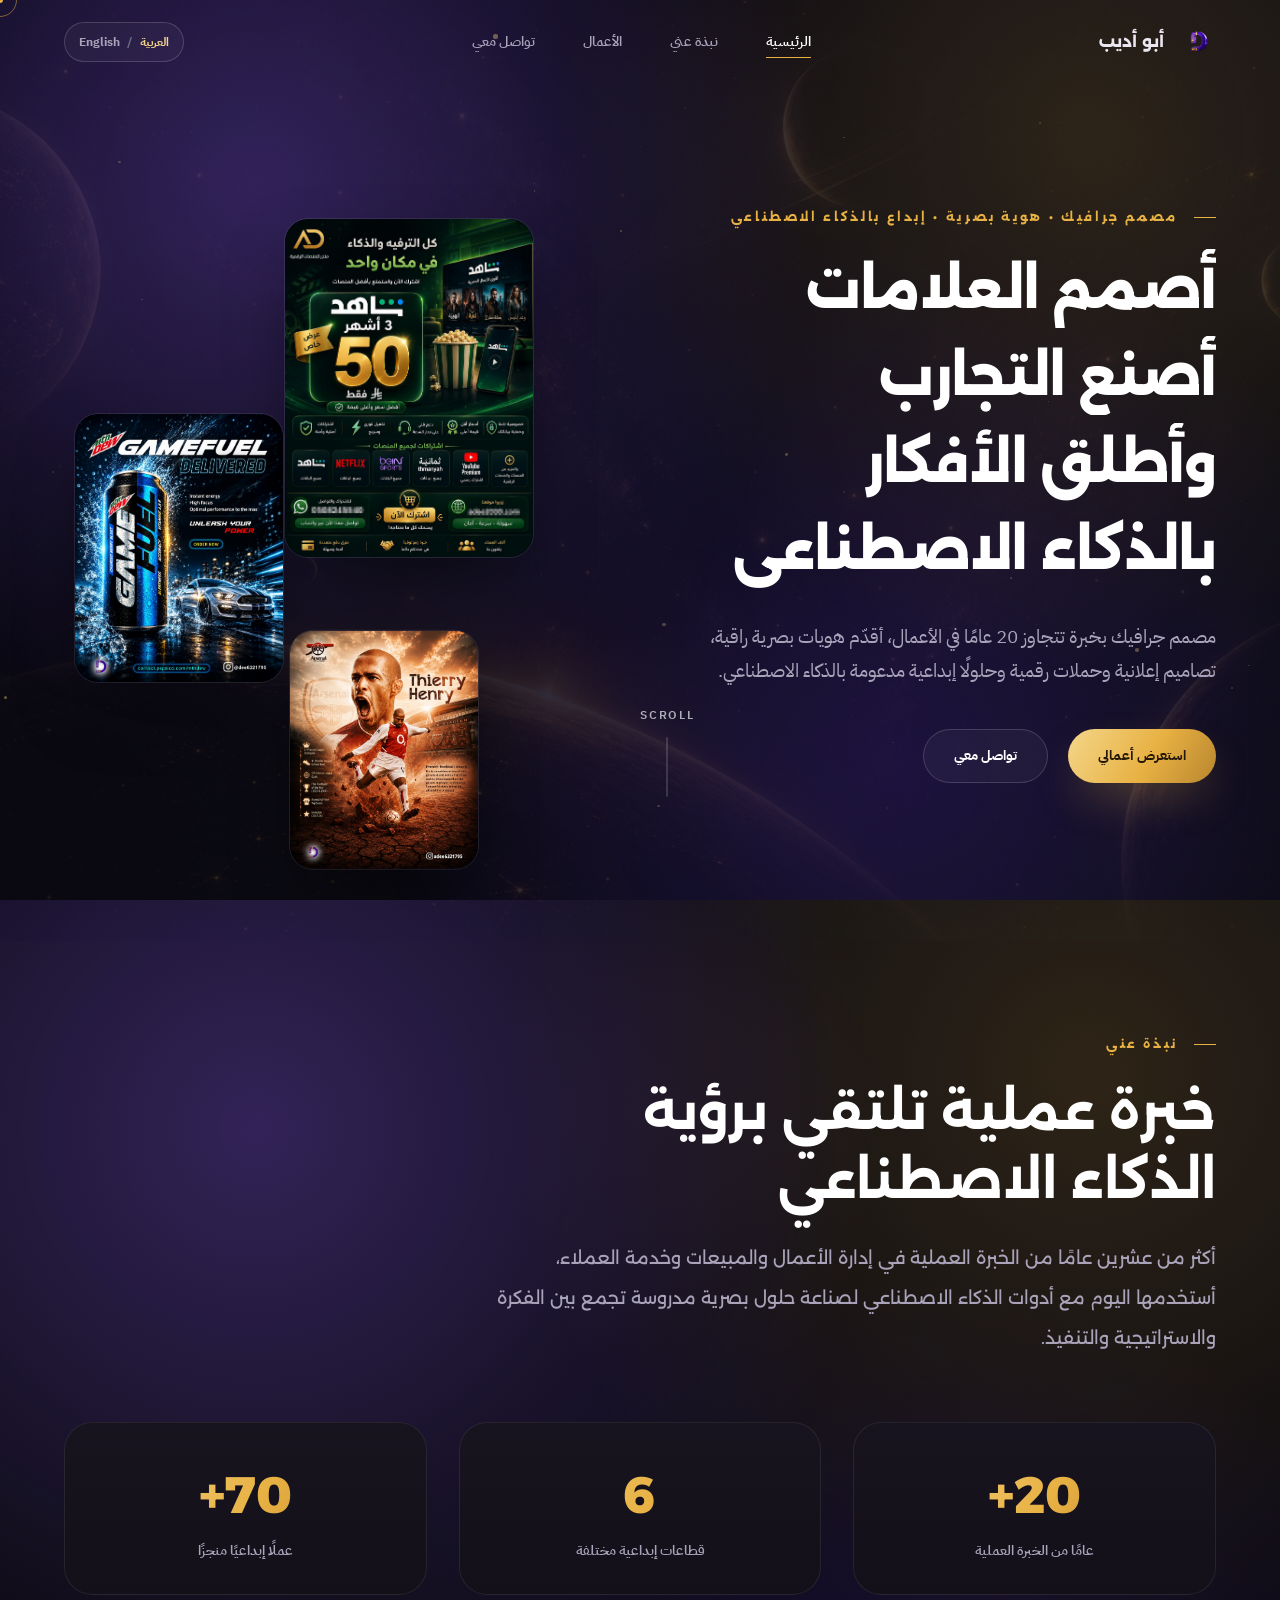
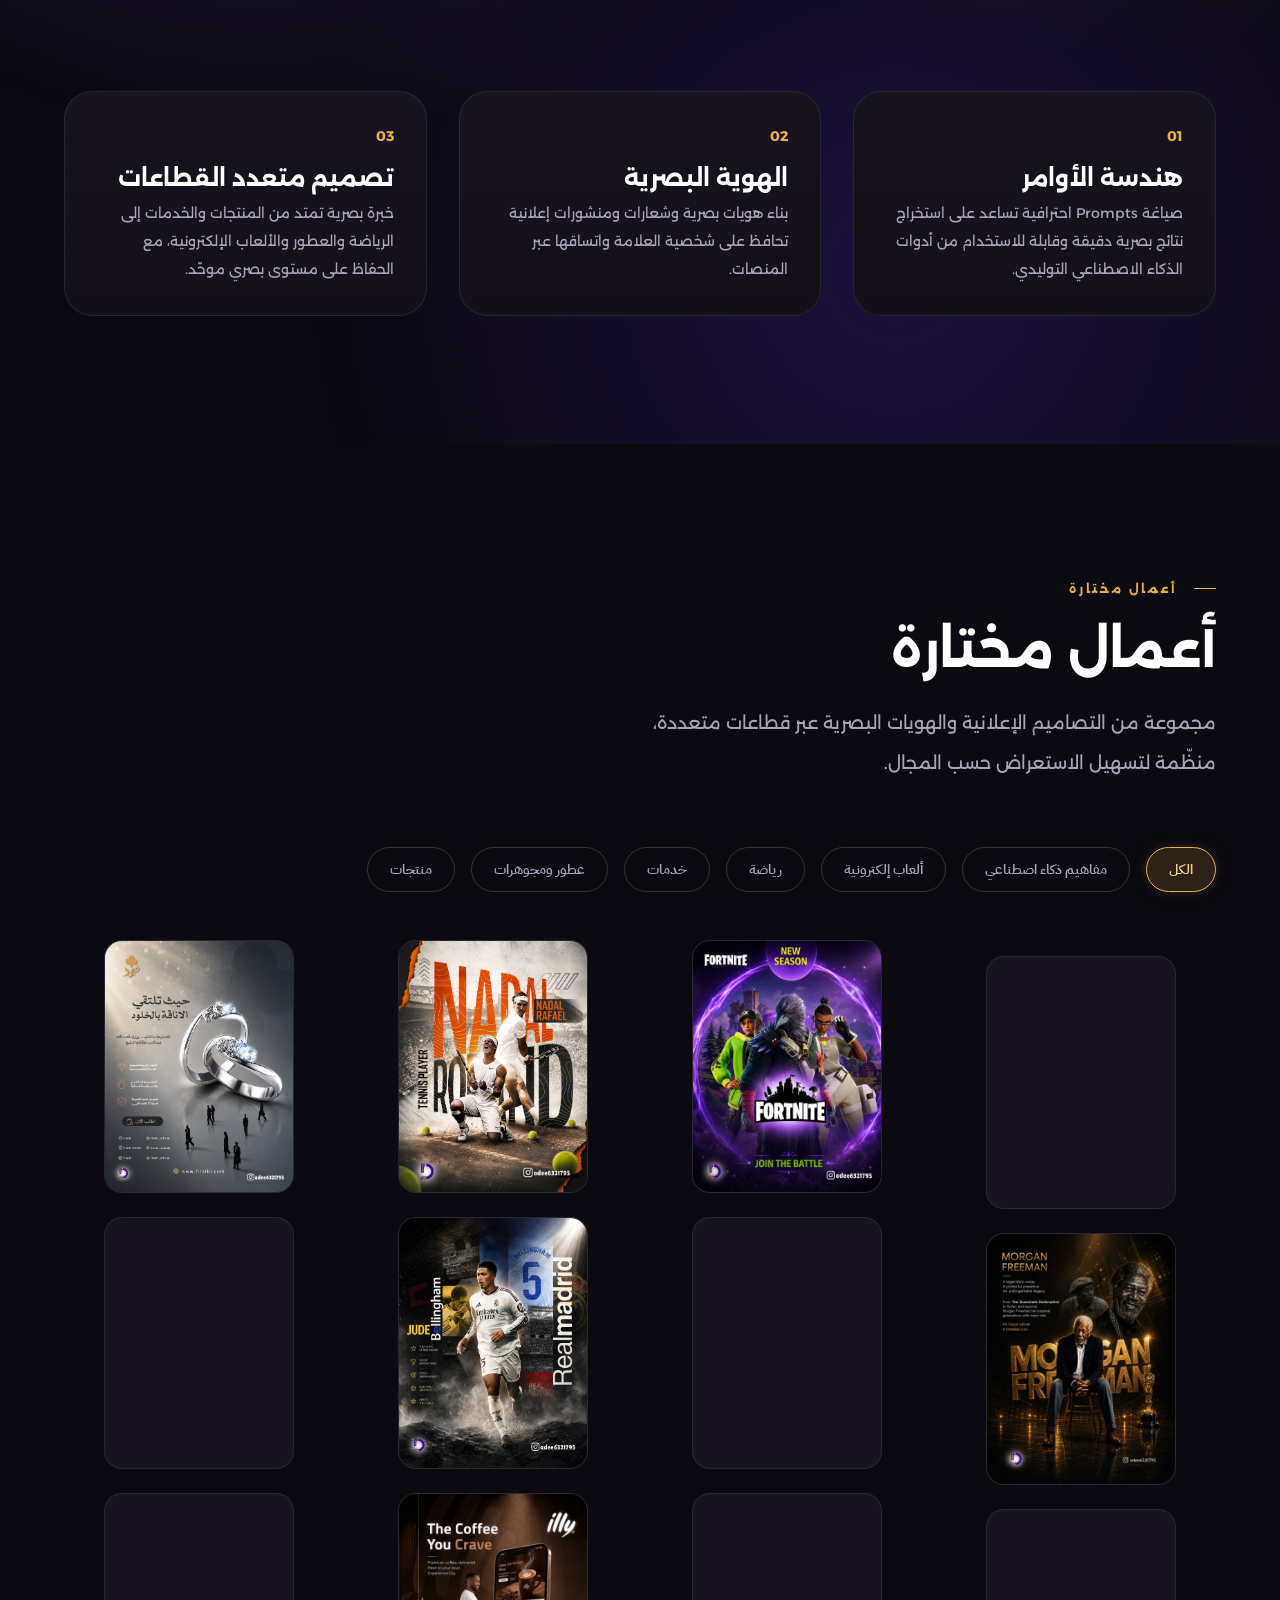
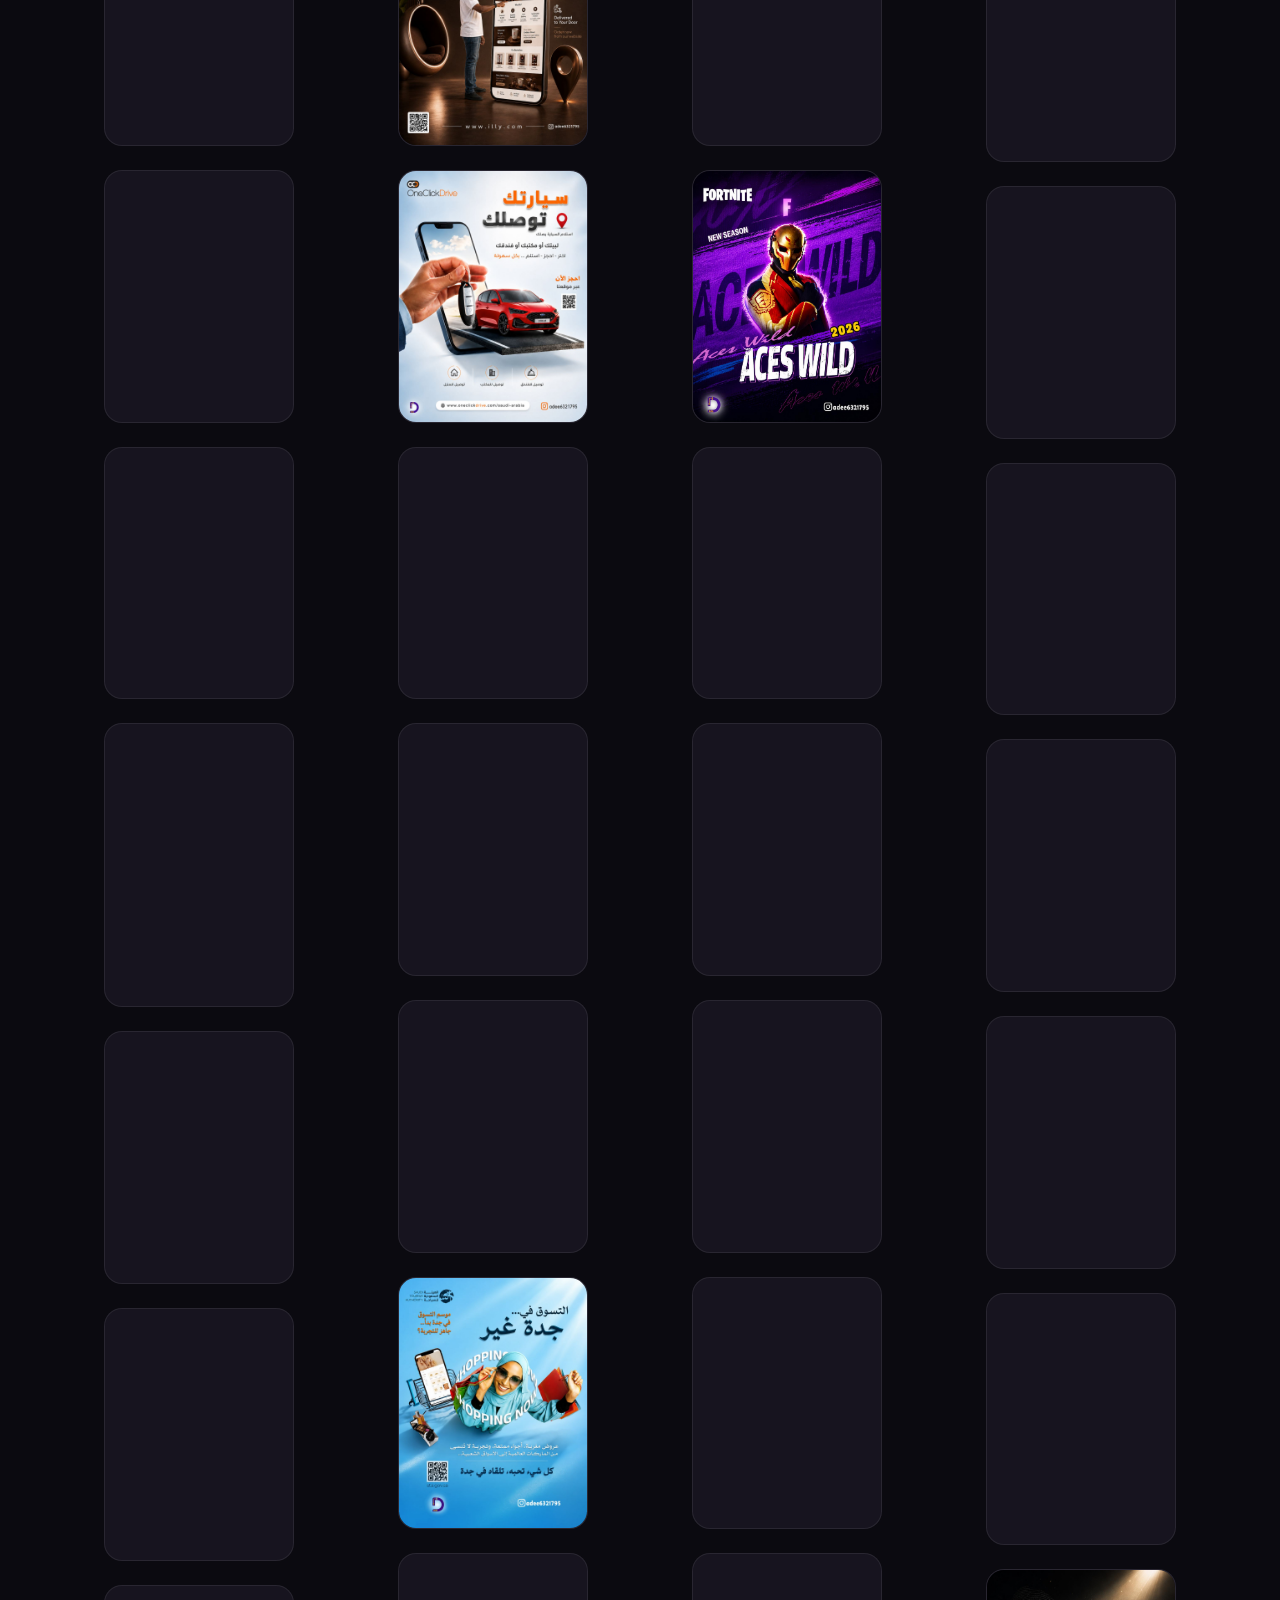
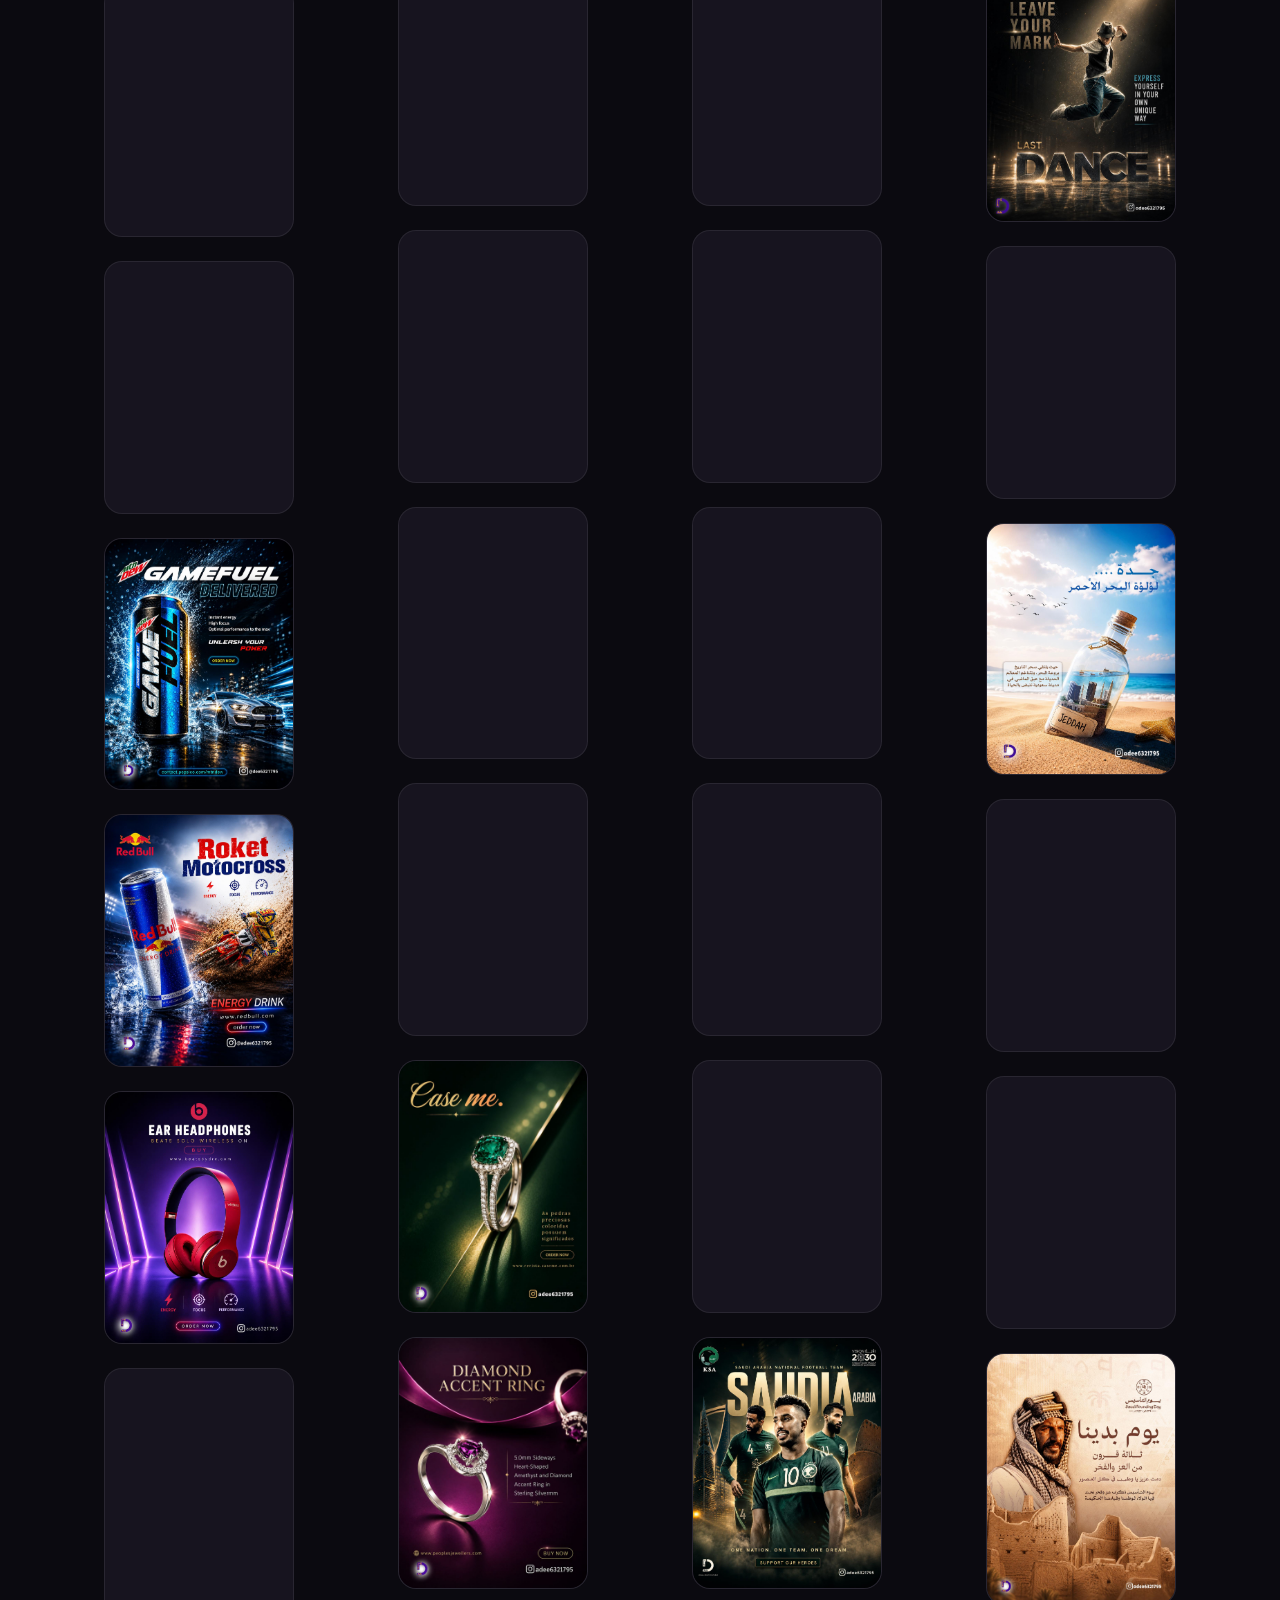
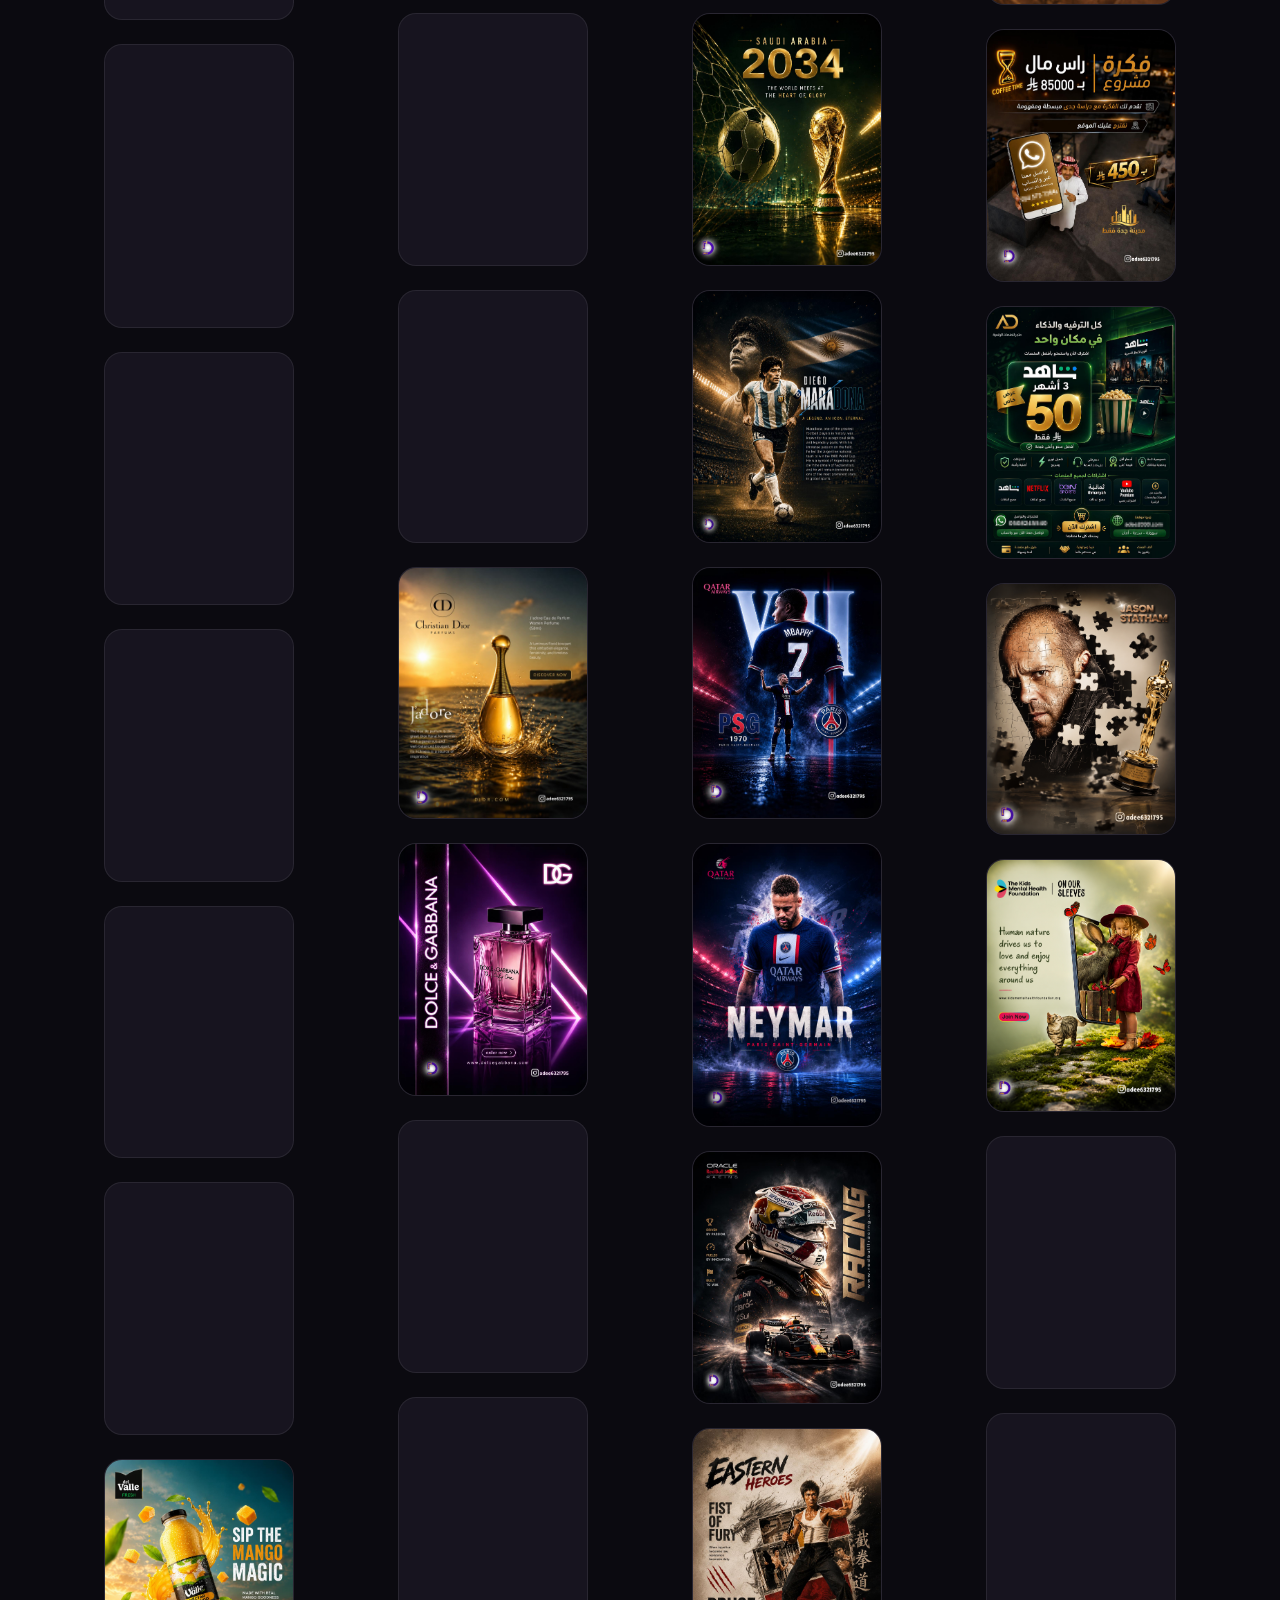
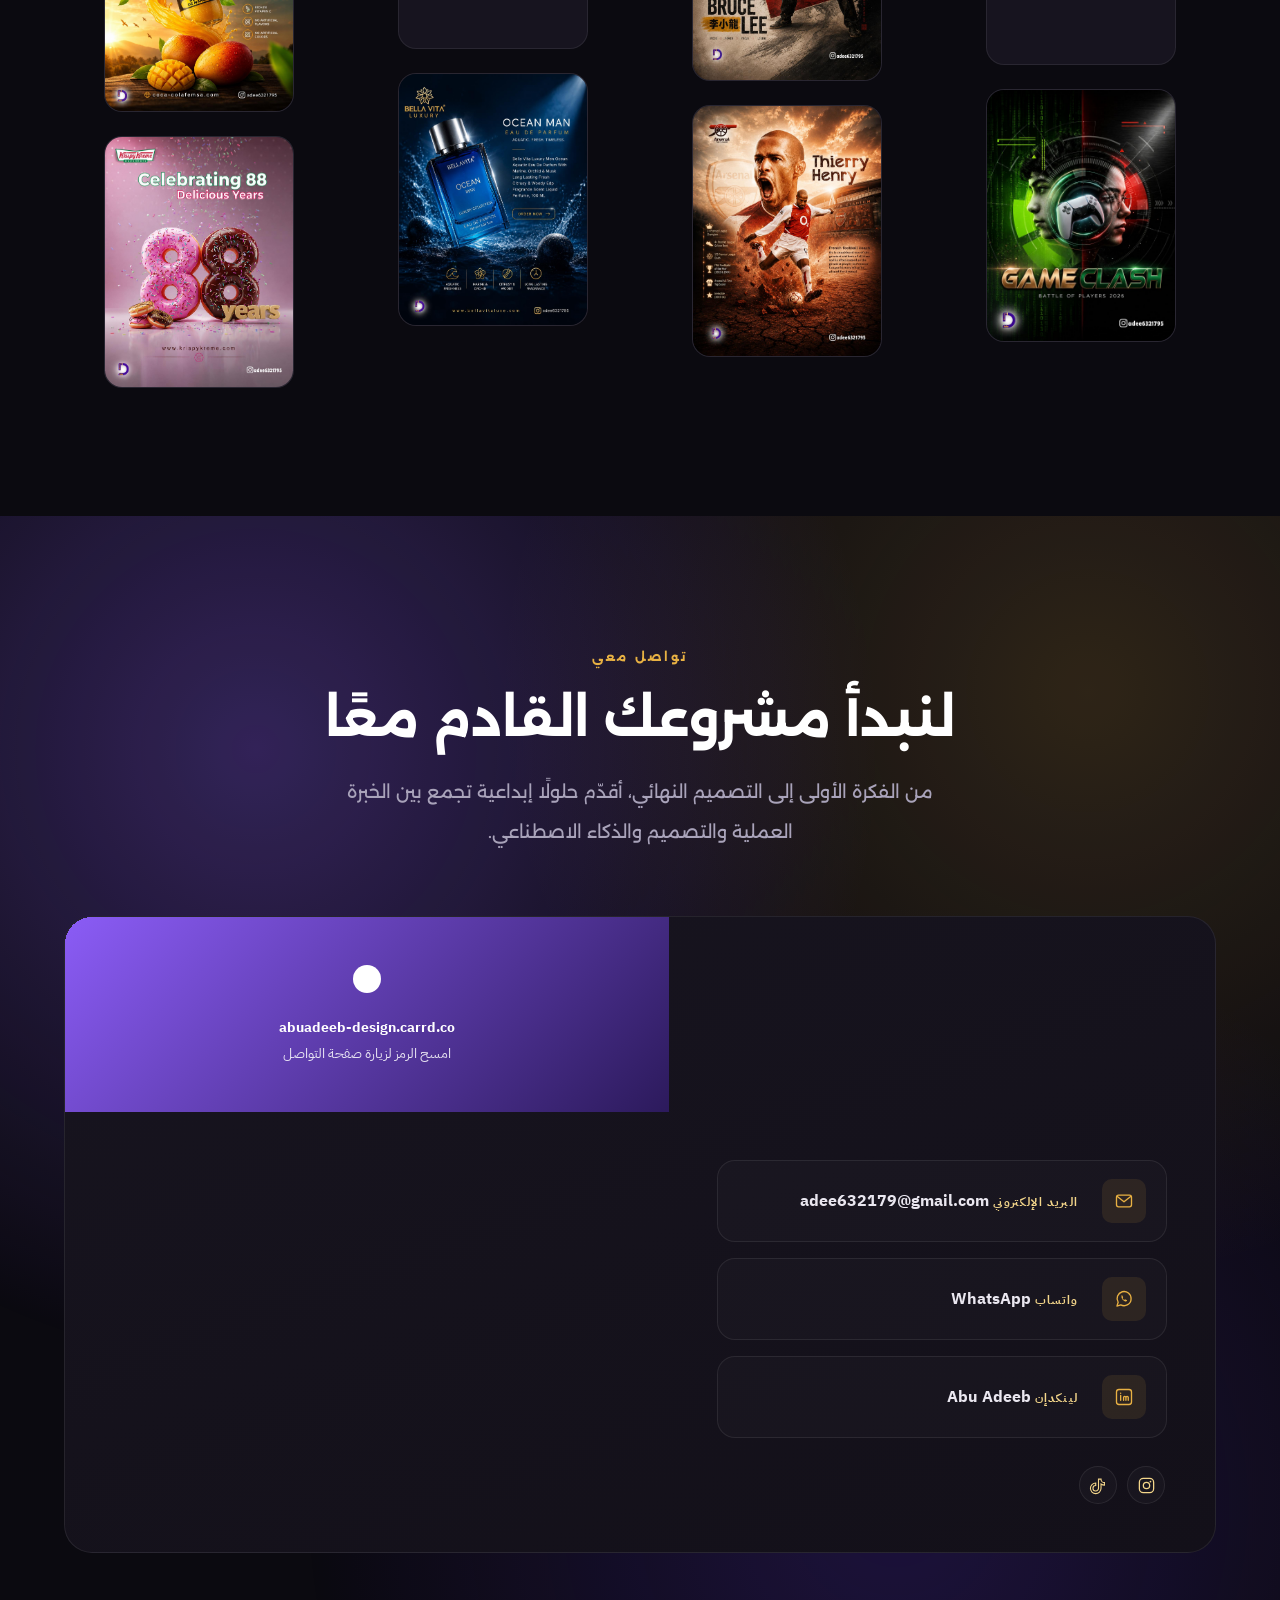
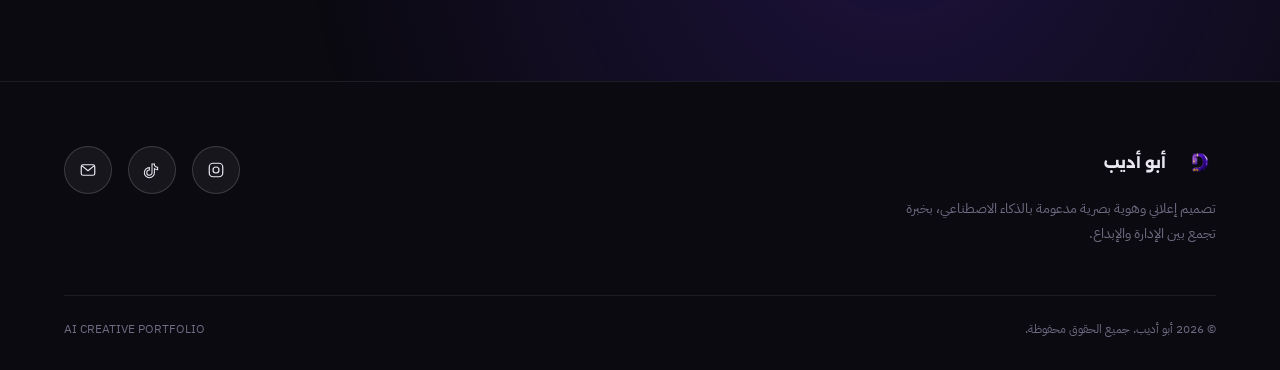
==== index.html @ b60a30fb "Update contact section layout and links" ====
<!DOCTYPE html>
<html lang="ar" dir="rtl">
<head>
<meta charset="UTF-8" />
<script>document.documentElement.classList.add('js');</script>
<meta name="viewport" content="width=device-width, initial-scale=1, viewport-fit=cover" />
<title data-i18n="meta.title">أبو أديب — معرض الأعمال الإبداعية | تصميم مدعوم بالذكاء الاصطناعي</title>
<meta name="description" data-i18n-content="meta.description" content="أبو أديب — هوية بصرية وتصاميم إعلانية احترافية مدعومة بالذكاء الاصطناعي، بخبرة تتجاوز 20 عامًا في الإدارة والإبداع والتقنية." />
<meta name="author" content="أبو أديب" />
<link rel="canonical" href="https://adeeb2030.github.io/abu-adeeb-portfolio/" />

<!-- Open Graph -->
<meta property="og:type" content="website" />
<meta property="og:title" content="أبو أديب — معرض الأعمال الإبداعية" />
<meta property="og:description" content="هوية بصرية وتصاميم إعلانية احترافية مدعومة بالذكاء الاصطناعي عبر قطاعات متعددة." />
<meta property="og:image" content="assets/images/products-1.jpg" />
<meta property="og:locale" content="ar_AR" />
<meta property="og:url" content="https://adeeb2030.github.io/abu-adeeb-portfolio/" />

<!-- Twitter -->
<meta name="twitter:card" content="summary_large_image" />
<meta name="twitter:title" content="أبو أديب — معرض الأعمال الإبداعية" />
<meta name="twitter:description" content="هوية بصرية وتصاميم إعلانية احترافية مدعومة بالذكاء الاصطناعي." />
<meta name="twitter:image" content="assets/images/products-1.jpg" />

<!-- أداء: اتصال مسبق للخطوط والمكتبات -->
<link rel="preconnect" href="https://fonts.googleapis.com" />
<link rel="preconnect" href="https://fonts.gstatic.com" crossorigin>

<link href="https://fonts.googleapis.com/css2?family=Space+Grotesk:wght@300;400;500;600;700&display=swap" rel="stylesheet">
<link href="https://fonts.googleapis.com/css2?family=Alexandria:wght@300;400;500;600;700;800;900&family=IBM+Plex+Sans+Arabic:wght@300;400;500;600;700&display=swap" rel="stylesheet">

<link rel="preconnect" href="https://cdnjs.cloudflare.com" crossorigin />
<link rel="preload" as="image" href="assets/images/logo.png" />

<!-- الأنماط -->
<link rel="stylesheet" href="css/style.css" />
<link rel="stylesheet" href="css/layout.css" />
<link rel="stylesheet" href="css/components.css" />
<link rel="stylesheet" href="css/animations.css" />
<link rel="stylesheet" href="css/responsive.css" />

<!-- بيانات منظّمة (Schema.org) -->
<script type="application/ld+json">
{
  "@context": "https://schema.org",
  "@type": "Person",
  "name": "أبو أديب",
  "url": "https://adeeb2030.github.io/abu-adeeb-portfolio/",
  "jobTitle": "مصمم إبداعي ومهندس أوامر ذكاء اصطناعي",
  "email": "mailto:adee632179@gmail.com",
  "sameAs": [
    "https://instagram.com/adee6321795",
    "https://www.tiktok.com/@design_flow1"
  ],
  "knowsAbout": ["تصميم الهوية البصرية", "هندسة الأوامر النصية", "الذكاء الاصطناعي التوليدي", "التصميم الإعلاني"]
}
</script>
</head>
<body>

<!-- ============== شاشة التحميل ============== -->
<div class="loader" role="status" aria-live="polite">
<img class="loader__logo"
     src="assets/images/logo.png"
     alt=""
     width="400"
     height="400" />
  <div class="loader__bar"><div class="loader__bar-fill"></div></div>
  <span class="loader__label" data-i18n="loader">جاري تحميل المعرض</span>
</div>

<div class="noise-overlay" aria-hidden="true"></div>
<div class="particle-field" data-particle-field aria-hidden="true"></div>
<span class="cursor-dot" aria-hidden="true"></span>
<span class="cursor-ring" aria-hidden="true"></span>
<div class="scroll-progress" aria-hidden="true"></div>

<!-- ============== شريط التنقل ============== -->
<header class="nav">
  <div class="container nav__inner">
    <a href="#hero" class="nav__brand" aria-label="الصفحة الرئيسية — أبو أديب">
      <img src="assets/images/logo.png" alt="شعار أبو أديب" width="36" height="36" />
      <span>أبو أديب</span>
    </a>

    <nav class="nav__links" aria-label="التنقل الرئيسي">
      <a href="#hero" class="nav__link" data-i18n="nav.home">الرئيسية</a>
      <a href="#about" class="nav__link" data-i18n="nav.about">نبذة عني</a>
      <a href="#work" class="nav__link" data-i18n="nav.work">الأعمال</a>
      <a href="#contact" class="nav__link" data-i18n="nav.contact">تواصل معي</a>
    </nav>

    <div class="nav__actions">
      <button class="language-toggle" type="button" data-language-toggle aria-label="تغيير اللغة">
        <span class="language-toggle__current">العربية</span>
        <span class="language-toggle__divider">/</span>
        <span class="language-toggle__other">English</span>
      </button>
      <button class="nav__toggle" aria-label="فتح القائمة" aria-controls="mobileMenu" aria-expanded="false">
      <span></span>
      </button>
    </div>
  </div>

  <nav id="mobileMenu" class="nav__mobile" aria-label="التنقل للجوال">
    <a href="#hero" data-i18n="nav.home">الرئيسية</a>
    <a href="#about" data-i18n="nav.about">نبذة عني</a>
    <a href="#work" data-i18n="nav.work">الأعمال</a>
    <a href="#contact" data-i18n="nav.contact">تواصل معي</a>
  </nav>
</header>

<main>

  <!-- ============== قسم الهيرو ============== -->
  <section id="hero" class="hero" data-section-glow aria-labelledby="hero-title">
    <div class="aurora-bg" aria-hidden="true"></div>

    <div class="container hero__container">
    <div class="hero__content">
      <span class="eyebrow" data-reveal="up" data-hero-eyebrow data-i18n="hero.eyebrow">
  مصمم جرافيك • هوية بصرية • إبداع بالذكاء الاصطناعي
</span>

<h1 id="hero-title" class="hero__title" data-hero-title data-i18n-html="hero.title">
  أصمم العلامات<br>
  أصنع التجارب<br>
  وأطلق الأفكار<br>
  بالذكاء الاصطناعي
</h1>

<p class="hero__lead" data-hero-lead data-i18n="hero.lead">
  مصمم جرافيك بخبرة تتجاوز 20 عامًا في الأعمال، أقدّم هويات بصرية راقية، تصاميم إعلانية وحملات رقمية وحلولًا إبداعية مدعومة بالذكاء الاصطناعي.
</p>

<div class="hero__cta" data-hero-cta>
  <a href="#work" class="btn btn--primary" data-magnetic data-i18n="hero.portfolio">
    استعرض أعمالي
  </a>

  <a href="#contact" class="btn btn--ghost" data-magnetic data-i18n="hero.contact">
    تواصل معي
  </a>
</div>
</div>
    <div class="hero__visual" data-hero-visual aria-hidden="true">
  <img class="hero__visual-img float"
       data-parallax="0.15"
       src="assets/images/ai-concepts-16.jpg"
       alt=""
       loading="eager"
       width="1080"
       height="1440" />

  <img class="hero__visual-img float float--delay"
       data-parallax="0.3"
       src="assets/images/products-10.jpg"
       alt=""
       loading="eager"
       width="1080"
       height="1440" />

  <img class="hero__visual-img float float--slow"
       data-parallax="0.22"
       src="assets/images/sports-14.jpg"
       alt=""
       loading="eager"
       width="1080"
       height="1440" />
</div>

    <div class="hero__scroll" data-hero-scroll>
      <span data-i18n="hero.scroll">SCROLL</span>
      <div class="hero__scroll-track"></div>
    </div>
</div> <!-- container -->
  </section>


  <!-- ============== قسم النبذة ============== -->
  <section id="about" class="section" data-section-glow aria-labelledby="about-title">
    <div class="aurora-bg" aria-hidden="true" style="opacity:.25"></div>
    <div class="container">
      <div class="section-head" data-reveal="up">
        <span class="eyebrow" data-i18n="about.eyebrow">نبذة عني</span>
        <h2 id="about-title" class="section-title" data-i18n="about.title">خبرة عملية تلتقي برؤية الذكاء الاصطناعي</h2>
        <p class="section-lead" data-i18n="about.lead">
          أكثر من عشرين عامًا من الخبرة العملية في إدارة الأعمال والمبيعات وخدمة العملاء، أستخدمها اليوم مع أدوات الذكاء الاصطناعي لصناعة حلول بصرية مدروسة تجمع بين الفكرة والاستراتيجية والتنفيذ.
        </p>
      </div>

      <!-- إحصائيات -->
      <div class="grid grid--3 hero__stats">
        <div class="card stat-card" data-reveal="up" data-reveal-delay="0">
          <div class="stat-card__num"><span data-counter="20" data-counter-suffix="+">0</span></div>
          <div class="stat-card__label" data-i18n="about.stat1">عامًا من الخبرة العملية</div>
        </div>
        <div class="card stat-card" data-reveal="up" data-reveal-delay="0.1">
          <div class="stat-card__num"><span data-counter="6">0</span></div>
          <div class="stat-card__label" data-i18n="about.stat2">قطاعات إبداعية مختلفة</div>
        </div>
        <div class="card stat-card" data-reveal="up" data-reveal-delay="0.2">
          <div class="stat-card__num"><span data-counter="70" data-counter-suffix="+">0</span></div>
          <div class="stat-card__label" data-i18n="about.stat3">عملًا إبداعيًا منجزًا</div>
        </div>
      </div>

      <div class="divider-space"></div>

      <!-- ركائز العمل -->
      <div class="grid grid--3">
        <article class="card" data-reveal="up" data-reveal-delay="0">
          <span class="card__index">01</span>
          <h3 class="card__title" data-i18n="about.card1">هندسة الأوامر</h3>
          <p class="card__text" data-i18n="about.card1Text">صياغة Prompts احترافية تساعد على استخراج نتائج بصرية دقيقة وقابلة للاستخدام من أدوات الذكاء الاصطناعي التوليدي.</p>
        </article>
        <article class="card" data-reveal="up" data-reveal-delay="0.1">
          <span class="card__index">02</span>
          <h3 class="card__title" data-i18n="about.card2">الهوية البصرية</h3>
          <p class="card__text" data-i18n="about.card2Text">بناء هويات بصرية وشعارات ومنشورات إعلانية تحافظ على شخصية العلامة واتساقها عبر المنصات.</p>
        </article>
        <article class="card" data-reveal="up" data-reveal-delay="0.2">
          <span class="card__index">03</span>
          <h3 class="card__title" data-i18n="about.card3">تصميم متعدد القطاعات</h3>
          <p class="card__text" data-i18n="about.card3Text">خبرة بصرية تمتد من المنتجات والخدمات إلى الرياضة والعطور والألعاب الإلكترونية، مع الحفاظ على مستوى بصري موحّد.</p>
        </article>
      </div>
    </div>
  </section>

  <!-- ============== قسم المعرض ============== -->
  <section id="work" class="section" aria-labelledby="work-title">
    <div class="container">
      <div class="section-head" data-reveal="up">
        <span class="eyebrow" data-i18n="work.eyebrow">أعمال مختارة</span>
        <h2 id="work-title" class="section-title" data-i18n="work.title">أعمال مختارة</h2>
        <p class="section-lead" data-i18n="work.lead">مجموعة من التصاميم الإعلانية والهويات البصرية عبر قطاعات متعددة، منظّمة لتسهيل الاستعراض حسب المجال.</p>
      </div>

      <div class="filters" data-portfolio-filters role="tablist" aria-label="تصفية الأعمال حسب القطاع" data-i18n-aria="work.filtersAria"></div>

      <div class="masonry" data-portfolio-grid aria-live="polite"></div>
    </div>
  </section>

  <!-- ============== قسم التواصل ============== -->
  <section id="contact" class="section" data-section-glow aria-labelledby="contact-title">
    <div class="aurora-bg" aria-hidden="true" style="opacity:.3"></div>
    <div class="container">
      <div class="section-head center" data-reveal="up">
        <span class="eyebrow" data-i18n="contact.eyebrow">تواصل معي</span>
        <h2 id="contact-title" class="section-title" data-i18n="contact.title">لنبدأ مشروعك القادم معًا</h2>
        <p class="section-lead" data-i18n="contact.lead">من الفكرة الأولى إلى التصميم النهائي، أقدّم حلولًا إبداعية تجمع بين الخبرة العملية والتصميم والذكاء الاصطناعي.</p>
      </div>

      <div class="contact-panel" data-reveal="scale">
        <div class="qr-panel">
          <div class="qr-panel__box" id="qrcode" role="img" aria-label="رمز استجابة سريعة لموقع أبو أديب" data-i18n-aria="contact.qrAria"></div>
          <p class="qr-panel__label"><b>abuadeeb-design.carrd.co</b><span data-i18n="contact.qrText">امسح الرمز لزيارة صفحة التواصل</span></p>
        </div>

        <div class="contact-list">

          <a class="contact-row" href="https://mail.google.com/mail/?view=cm&fs=1&to=adee632179%40gmail.com" target="_blank" rel="noopener" data-email-link="adee632179@gmail.com" data-cursor-hover>
            <span class="contact-row__icon">
              <svg width="20" height="20" viewBox="0 0 24 24" fill="none"><rect x="3" y="5" width="18" height="14" rx="2.5" stroke="#e8b143" stroke-width="1.6"/><path d="M4 6.5L12 13L20 6.5" stroke="#e8b143" stroke-width="1.6" stroke-linecap="round" stroke-linejoin="round"/></svg>
            </span>
            <span>
              <span class="contact-row__label" data-i18n="contact.email">البريد الإلكتروني</span>
              <span class="contact-row__value">adee632179@gmail.com</span>
            </span>
          </a>

          <a class="contact-row" href="https://tinyurl.com/Aadsinstawhatsapp" target="_blank" rel="noopener" data-cursor-hover>
            <span class="contact-row__icon">
              <svg width="20" height="20" viewBox="0 0 24 24" fill="none" aria-hidden="true"><path d="M20.5 11.6a8.4 8.4 0 0 1-12.4 7.4L3.5 20.5 5 15.9a8.4 8.4 0 1 1 15.5-4.3Z" stroke="#e8b143" stroke-width="1.6" stroke-linecap="round" stroke-linejoin="round"/><path d="M8.6 8.3c.2-.5.4-.5.7-.5h.4c.2 0 .4.1.5.4l.7 1.6c.1.3.1.5-.1.7l-.5.6c.4.9 1.1 1.6 2 2l.6-.5c.2-.2.4-.2.7-.1l1.6.7c.3.1.4.3.4.5v.4c0 .3 0 .5-.5.7-.5.2-1.1.3-1.7.1-1.9-.6-3.7-2.4-4.3-4.3-.2-.6-.1-1.2.1-1.7Z" fill="#e8b143"/></svg>
            </span>
            <span>
              <span class="contact-row__label" data-i18n="contact.whatsapp">واتساب</span>
              <span class="contact-row__value">WhatsApp</span>
            </span>
          </a>

          <a class="contact-row" href="https://www.linkedin.com/in/abu-adeeb-00151941a" target="_blank" rel="noopener" data-cursor-hover>
            <span class="contact-row__icon">
              <svg width="20" height="20" viewBox="0 0 24 24" fill="none" aria-hidden="true"><rect x="3" y="3" width="18" height="18" rx="3" stroke="#e8b143" stroke-width="1.6"/><path d="M8 10v6M8 7.5v.1M11.5 16v-3.4c0-1.7 2.8-1.8 2.8 0V16M14.3 12.6c0-1.7 2.8-1.8 2.8 0V16" stroke="#e8b143" stroke-width="1.6" stroke-linecap="round"/></svg>
            </span>
            <span>
              <span class="contact-row__label" data-i18n="contact.linkedin">لينكدإن</span>
              <span class="contact-row__value">Abu Adeeb</span>
            </span>
          </a>

          <div class="contact-social" aria-label="روابط التواصل الاجتماعي" data-i18n-aria="contact.socialAria">
            <a class="contact-social__link" href="https://instagram.com/adee6321795" target="_blank" rel="noopener" aria-label="إنستغرام" data-cursor-hover>
              <svg width="19" height="19" viewBox="0 0 24 24" fill="none" aria-hidden="true"><rect x="3" y="3" width="18" height="18" rx="5" stroke="currentColor" stroke-width="1.6"/><circle cx="12" cy="12" r="4" stroke="currentColor" stroke-width="1.6"/><circle cx="17" cy="7" r="1.1" fill="currentColor"/></svg>
            </a>
            <a class="contact-social__link" href="https://www.tiktok.com/@design_flow1" target="_blank" rel="noopener" aria-label="تيك توك" data-cursor-hover>
              <svg width="19" height="19" viewBox="0 0 24 24" fill="none" aria-hidden="true"><path d="M8.5 12a3.5 3.5 0 1 0 3.5 3.5V4h3.2c0 2.4 2 4.3 4.3 4.3v3.2c-1.6 0-3-.5-4.3-1.4v5.4a6.7 6.7 0 1 1-6.7-6.7v3.2z" stroke="currentColor" stroke-width="1.4"/></svg>
            </a>
          </div>
        </div>
      </div>
    </div>
  </section>

</main>

<!-- ============== التذييل ============== -->
<footer class="footer">
  <div class="container">
    <div class="footer__top">
      <div>
        <a href="#hero" class="footer__brand">
          <img src="assets/images/logo.png" alt="" />
          <span>أبو أديب</span>
        </a>
        <p class="footer__tag" data-i18n="footer.tag">تصميم إعلاني وهوية بصرية مدعومة بالذكاء الاصطناعي، بخبرة تجمع بين الإدارة والإبداع.</p>
      </div>

      <div class="footer__social">
        <a class="btn btn--icon" href="https://instagram.com/adee6321795" target="_blank" rel="noopener" aria-label="انستغرام">
          <svg width="18" height="18" viewBox="0 0 24 24" fill="none"><rect x="3" y="3" width="18" height="18" rx="5" stroke="#eae7f0" stroke-width="1.6"/><circle cx="12" cy="12" r="4" stroke="#eae7f0" stroke-width="1.6"/></svg>
        </a>
        <a class="btn btn--icon" href="https://www.tiktok.com/@design_flow1" target="_blank" rel="noopener" aria-label="تيك توك">
          <svg width="18" height="18" viewBox="0 0 24 24" fill="none"><path d="M8.5 12a3.5 3.5 0 1 0 3.5 3.5V4h3.2c0 2.4 2 4.3 4.3 4.3v3.2c-1.6 0-3-.5-4.3-1.4v5.4a6.7 6.7 0 1 1-6.7-6.7v3.2z" stroke="#eae7f0" stroke-width="1.4"/></svg>
        </a>
        <a class="btn btn--icon" href="mailto:adee632179@gmail.com" aria-label="البريد الإلكتروني">
          <svg width="18" height="18" viewBox="0 0 24 24" fill="none"><rect x="3" y="5" width="18" height="14" rx="2.5" stroke="#eae7f0" stroke-width="1.6"/><path d="M4 6.5L12 13L20 6.5" stroke="#eae7f0" stroke-width="1.6" stroke-linecap="round" stroke-linejoin="round"/></svg>
        </a>
      </div>
    </div>

    <div class="footer__bottom">
      <span data-i18n="footer.copy">© 2026 أبو أديب. جميع الحقوق محفوظة.</span>
      <span data-i18n="footer.badge">AI CREATIVE PORTFOLIO</span>
    </div>
  </div>
</footer>

<!-- ============== زر العودة للأعلى ============== -->
<button class="back-to-top btn btn--icon" aria-label="العودة للأعلى">
  <svg width="18" height="18" viewBox="0 0 24 24" fill="none"><path d="M12 19V5M5 12l7-7 7 7" stroke="#eae7f0" stroke-width="1.8" stroke-linecap="round" stroke-linejoin="round"/></svg>
</button>

<!-- ============== صندوق العرض الكامل ============== -->
<div class="lightbox" role="dialog" aria-modal="true" aria-label="معاينة العمل" data-i18n-aria="lightbox.dialog">
  <button class="lightbox__close" aria-label="إغلاق" data-i18n-aria="lightbox.close">
    <svg width="18" height="18" viewBox="0 0 24 24" fill="none"><path d="M6 6l12 12M18 6L6 18" stroke="#eae7f0" stroke-width="1.8" stroke-linecap="round"/></svg>
  </button>
  <button class="lightbox__nav lightbox__nav--prev" aria-label="العمل السابق" data-i18n-aria="lightbox.prev">
    <svg width="18" height="18" viewBox="0 0 24 24" fill="none"><path d="M15 6l-6 6 6 6" stroke="#eae7f0" stroke-width="1.8" stroke-linecap="round" stroke-linejoin="round"/></svg>
  </button>
  <figure class="lightbox__figure">
    <img src="" alt="" />
  </figure>
  <button class="lightbox__nav lightbox__nav--next" aria-label="العمل التالي" data-i18n-aria="lightbox.next">
    <svg width="18" height="18" viewBox="0 0 24 24" fill="none"><path d="M9 6l6 6-6 6" stroke="#eae7f0" stroke-width="1.8" stroke-linecap="round" stroke-linejoin="round"/></svg>
  </button>
  <figcaption class="lightbox__caption">
    <b data-lb-title></b>
    <span data-lb-cat></span>
  </figcaption>
</div>

<!-- ============== المكتبات ============== -->
<script src="https://cdnjs.cloudflare.com/ajax/libs/gsap/3.12.5/gsap.min.js"></script>
<script src="https://cdnjs.cloudflare.com/ajax/libs/gsap/3.12.5/ScrollTrigger.min.js"></script>
<script src="https://cdnjs.cloudflare.com/ajax/libs/lenis/1.1.13/lenis.min.js"></script>
<script src="https://cdnjs.cloudflare.com/ajax/libs/qrcodejs/1.0.0/qrcode.min.js"></script>

<script src="js/i18n.js"></script>
<script src="js/navigation.js"></script>
<script src="js/portfolio.js"></script>
<script src="js/animations.js"></script>
<script src="js/app.js"></script>
</body>
</html>
---- css/style.css ----
/* ==========================================================================
   أبو أديب — نظام التصميم الأساسي (Design Tokens)
   ========================================================================== */



:root {
  /* ---- الألوان: لوحة فاخرة مستوحاة من هوية الشعار (بنفسجي + ذهبي على خلفية غرافيت) ---- */
  --c-bg:            #0b0a10;
  --c-bg-elevated:   #131019;
  --c-surface:       #17141f;
  --c-surface-2:     #1d1826;
  --c-border:        rgba(255, 255, 255, 0.08);
  --c-border-strong: rgba(255, 255, 255, 0.16);

  --c-violet-900:    #2c1a5c;
  --c-violet-700:    #5b2fd6;
  --c-violet-500:    #8b5cf6;
  --c-violet-300:    #c3aefc;

  --c-gold-700:      #b8862f;
  --c-gold-500:      #e8b143;
  --c-gold-300:      #f4d68a;

  --c-ink-0:         #ffffff;
  --c-ink-1:         #eae7f0;
  --c-ink-2:         #a9a3ba;
  --c-ink-3:         #6f6a82;

  --grad-gold:       linear-gradient(120deg, var(--c-gold-300), var(--c-gold-500) 55%, var(--c-gold-700));
  --grad-violet:     linear-gradient(135deg, var(--c-violet-500), var(--c-violet-900));
  --grad-aurora:     radial-gradient(circle at 20% 20%, rgba(139,92,246,0.35), transparent 45%),
                      radial-gradient(circle at 85% 15%, rgba(232,177,67,0.18), transparent 40%),
                      radial-gradient(circle at 70% 85%, rgba(91,47,214,0.25), transparent 45%);

  /* ---- الطباعة ---- */
  --f-display: 'Alexandria', 'Segoe UI', sans-serif;
  --f-body:    'IBM Plex Sans Arabic', 'Segoe UI', sans-serif;

  --fs-hero:   clamp(2.4rem, 5.8vw, 5.3rem);
  --fs-h1:     clamp(2.1rem, 4vw, 3.4rem);
  --fs-h2:     clamp(1.6rem, 2.8vw, 2.4rem);
  --fs-h3:     clamp(1.2rem, 1.8vw, 1.5rem);
  --fs-lead:   clamp(1.05rem, 1.4vw, 1.25rem);
  --fs-body:   1rem;
  --fs-small:  0.875rem;
  --fs-micro:  0.75rem;

  --lh-tight:  1.15;
  --lh-normal: 1.55;
  --lh-loose:  1.8;

  --ls-eyebrow: 0.22em;

  /* ---- شبكة الفراغات: أساس 8pt ---- */
  --sp-1: 0.5rem;   /* 8  */
  --sp-2: 1rem;     /* 16 */
  --sp-3: 1.5rem;   /* 24 */
  --sp-4: 2rem;     /* 32 */
  --sp-5: 3rem;     /* 48 */
  --sp-6: 4rem;     /* 64 */
  --sp-7: 6rem;     /* 96 */
  --sp-8: 8rem;     /* 128 */

  --container-w: 1280px;
  --container-pad: clamp(1.25rem, 5vw, 4rem);

  /* ---- الانحناءات ---- */
  --r-sm: 10px;
  --r-md: 18px;
  --r-lg: 28px;
  --r-full: 999px;

  /* ---- الظلال ---- */
  --sh-sm: 0 4px 16px rgba(0,0,0,0.35);
  --sh-md: 0 16px 40px rgba(0,0,0,0.45);
  --sh-lg: 0 30px 70px -20px rgba(0,0,0,0.6);
  --sh-gold: 0 20px 45px -12px rgba(232,177,67,0.35);
  --sh-violet: 0 20px 45px -12px rgba(139,92,246,0.35);

  /* ---- الحركة ---- */
  --dur-fast:   180ms;
  --dur-base:   420ms;
  --dur-slow:   800ms;
  --ease-out:   cubic-bezier(.16,.84,.44,1);
  --ease-in-out:cubic-bezier(.65,0,.35,1);
  --ease-spring:cubic-bezier(.34,1.56,.64,1);

  --nav-h: 84px;
}

/* ==========================================================================
   إعادة ضبط أساسية
   ========================================================================== */

*, *::before, *::after { box-sizing: border-box; }

html {
  scroll-behavior: auto; /* Lenis يتولى السلاسة */
  background: var(--c-bg);
}

body {
  margin: 0;
  background: var(--c-bg);
  color: var(--c-ink-1);
  font-family: var(--f-body);
  font-size: var(--fs-body);
  line-height: var(--lh-normal);
  -webkit-font-smoothing: antialiased;
  text-rendering: optimizeLegibility;
  overflow-x: hidden;
}

img { max-width: 100%; display: block; }
a { color: inherit; text-decoration: none; }
button { font-family: inherit; cursor: pointer; }
ul { list-style: none; margin: 0; padding: 0; }
svg { display: block; }

h1, h2, h3, h4 {
  font-family: var(--f-display);
  font-weight: 700;
  line-height: var(--lh-tight);
  margin: 0;
  color: var(--c-ink-0);
}

p { margin: 0; }

::selection { background: var(--c-gold-500); color: #1a1408; }

/* ---- التركيز الظاهر لإمكانية الوصول ---- */
:focus-visible {
  outline: 2px solid var(--c-gold-500);
  outline-offset: 3px;
  border-radius: 4px;
}

/* ---- احترام تفضيل تقليل الحركة ---- */
@media (prefers-reduced-motion: reduce) {
  *, *::before, *::after {
    animation-duration: 0.001ms !important;
    animation-iteration-count: 1 !important;
    transition-duration: 0.001ms !important;
    scroll-behavior: auto !important;
  }
}

/* ---- شريط تمرير مخصص ---- */
::-webkit-scrollbar { width: 10px; }
::-webkit-scrollbar-track { background: var(--c-bg); }
::-webkit-scrollbar-thumb { background: var(--c-surface-2); border-radius: var(--r-full); }
::-webkit-scrollbar-thumb:hover { background: var(--c-violet-700); }

/* ========================================================================
   LANGUAGE + RTL/LTR FOUNDATION
   ======================================================================== */
html[dir="rtl"] body { direction: rtl; }
html[dir="ltr"] body { direction: ltr; }
html[dir="rtl"] .hero__title,
html[dir="rtl"] .section-title,
html[dir="rtl"] .section-lead,
html[dir="rtl"] .card__text { font-family: var(--f-display); }

/* Arabic keeps the same display family used across the site for visual consistency. */
.hero__title { font-family: var(--f-display) !important; }

/* ========================================================================
   SUBTLE LIVING PARTICLES
   ======================================================================== */
.particle-field {
  position: fixed;
  inset: 0;
  z-index: 1;
  pointer-events: none;
  overflow: hidden;
  opacity: .72;
}

.particle {
  position: absolute;
  width: var(--particle-size, 2px);
  height: var(--particle-size, 2px);
  border-radius: 50%;
  background: rgba(244, 214, 138, .82);
  box-shadow: 0 0 var(--particle-blur, 8px) rgba(232, 177, 67, .42);
  opacity: var(--particle-opacity, .35);
  filter: blur(var(--particle-soft, 0px));
  animation: particleBreathe var(--particle-duration, 7s) ease-in-out var(--particle-delay, 0s) infinite;
}

@keyframes particleBreathe {
  0%, 100% { opacity: .12; transform: translate3d(0, 0, 0) scale(.72); }
  45% { opacity: var(--particle-opacity, .45); transform: translate3d(var(--particle-x, 8px), var(--particle-y, -10px), 0) scale(1); }
  70% { opacity: .18; transform: translate3d(calc(var(--particle-x, 8px) * -.55), calc(var(--particle-y, -10px) * .45), 0) scale(.82); }
}

@media (prefers-reduced-motion: reduce) {
  .particle-field { display: none; }
}
/* ---------------------------------------------------------------
   SPACE BACKGROUND — Ambient Cinematic Layer
--------------------------------------------------------------- */

body {
  position: relative;
  isolation: isolate;
}

body::before {
  content: "";
  position: fixed;
  inset: -3%;
  z-index: 0;
  pointer-events: none;

  background:
    linear-gradient(
      135deg,
      rgba(7, 2, 22, 0.78),
      rgba(17, 19, 21, 0.68)
    ),
    url("../assets/space-bg.png") center center / cover no-repeat;

  opacity: 0.50;

  transform: scale(1.03);
  will-change: transform;
}
---- css/layout.css ----
/* ==========================================================================
   الهيكل والتخطيط (Layout)
   ========================================================================== */

.container {
  width: 100%;
  max-width: var(--container-w);
  margin-inline: auto;
  padding-inline: var(--container-pad);
}

.section {
  position: relative;
  padding-block: var(--sp-8);
}

.section--tight { padding-block: var(--sp-6); }

.section-head {
  max-width: 720px;
  margin-bottom: var(--sp-6);
}

.section-head.center {
  max-width: 640px;
  margin-inline: auto;
  text-align: center;
}

.eyebrow {
  display: inline-flex;
  align-items: center;
  gap: var(--sp-2);
  font-family: var(--f-display);
  font-size: var(--fs-micro);
  font-weight: 700;
  letter-spacing: var(--ls-eyebrow);
  color: var(--c-gold-500);
  margin-bottom: var(--sp-2);
}

.eyebrow::before {
  content: "";
  width: 22px;
  height: 1px;
  background: var(--c-gold-500);
}

.section-head.center .eyebrow::before { display: none; }

.section-title {
  font-size: var(--fs-h1);
  margin-bottom: var(--sp-2);
}

.section-lead {
  font-size: var(--fs-lead);
  color: var(--c-ink-2);
  line-height: var(--lh-loose);
  max-width: 58ch;
}

.section-head.center .section-lead { margin-inline: auto; }

/* ---- شبكات مساعدة ---- */
.grid {
  display: grid;
  gap: var(--sp-4);
}

.grid--3 { grid-template-columns: repeat(3, 1fr); }
.grid--2 { grid-template-columns: repeat(2, 1fr); }

/* ---- طبقة الخلفية الجوية (Aurora) ---- */
.aurora-bg {
  position: absolute;
  inset: 0;
  background: var(--grad-aurora);
  pointer-events: none;
  z-index: 0;
}

.noise-overlay {
  position: fixed;
  inset: 0;
  z-index: 2;
  pointer-events: none;
  opacity: 0.035;
  mix-blend-mode: overlay;
  background-image: url("data:image/svg+xml,%3Csvg xmlns='http://www.w3.org/2000/svg' width='140' height='140'%3E%3Cfilter id='n'%3E%3CfeTurbulence type='fractalNoise' baseFrequency='0.9' numOctaves='2' stitchTiles='stitch'/%3E%3C/filter%3E%3Crect width='100%25' height='100%25' filter='url(%23n)'/%3E%3C/svg%3E");
}

/* ---- خط فاصل فراغي (بدون أشرطة زخرفية) ---- */
.divider-space { height: var(--sp-7);
}

/* ==========================================================================
   HERO
========================================================================== */

.hero{
    position:relative;
    min-height:100vh;
    display:flex;
    align-items:center;
    overflow:hidden;
    padding-top:var(--nav-h);
}

.hero__container{
    position:relative;
    z-index:2;

    display:flex;
    flex-direction:row-reverse;

    align-items:center;
    justify-content:space-between;

    gap:120px;

    width:100%;
    max-width:1320px;
    margin:0 auto;
    padding:0 var(--container-pad);
}

.hero__content{
    flex:1;
    max-width:700px;
    text-align:left;
}

.hero__visual{
    position:relative;
    width:470px;
    height:650px;
    flex-shrink:0;
    pointer-events:none;

    margin-right:20px;
}

.hero__visual-img{
    position:absolute;
    object-fit:cover;
    border-radius:24px;
    border:1px solid var(--c-border);
    box-shadow:var(--sh-lg);
}

/* الصورة الأولى */
.hero__visual-img:nth-child(1){
    width:250px;
    height:340px;
    top:0;
    right:0;
}

/* الصورة الثانية */
.hero__visual-img:nth-child(2){
    width:210px;
    height:270px;
    top:165px;
    left:10px;
}

/* الصورة الثالثة */
.hero__visual-img:nth-child(3){
    width:190px;
    height:240px;
    bottom:0;
    right:55px;
}
.hero__title{
    font-family:"Space Grotesk",sans-serif;
    font-size:clamp(3.8rem,7vw,6.2rem);
    line-height:1.02;
    font-weight:800;
    letter-spacing:-0.04em;
    color:#fff;
    margin-bottom:32px;
}

.hero__lead{
    max-width:620px;
    font-size:1.18rem;
    line-height:1.8;
    color:var(--c-ink-2);
    margin-bottom:40px;
}

.hero__cta{
    display:flex;
    gap:20px;
    flex-wrap:wrap;
}

.eyebrow{
    margin-bottom:22px;
}
/* ==========================================
   Hero Scroll Indicator
========================================== */

.hero__scroll{
    position:absolute;
    bottom:40px;
    left:50%;
    transform:translateX(-50%);

    display:flex;
    flex-direction:column;
    align-items:center;
    gap:12px;

    z-index:5;
}

.hero__scroll span{
    font-size:12px;
    font-weight:600;
    letter-spacing:.15em;
    text-transform:uppercase;
    color:rgba(255,255,255,.65);
}

.hero__scroll-track{
    position:relative;
    width:2px;
    height:60px;
    background:rgba(255,255,255,.15);
    overflow:hidden;
    border-radius:20px;
}

.hero__scroll-track::after{
    content:"";
    position:absolute;
    left:0;
    top:-35px;
    width:100%;
    height:35px;

    background:linear-gradient(
        to bottom,
        transparent,
        #f5c35c,
        transparent
    );

    animation:scrollIndicator 2s linear infinite;
}

@keyframes scrollIndicator{

    from{
        transform:translateY(0);
    }

    to{
        transform:translateY(95px);
    }

}
/* ========================================================================
   HERO DIRECTION — Arabic visual flow: text right / images left
   ======================================================================== */
.hero__container {
  direction: ltr;
  flex-direction: row;
}

html[dir="rtl"] .hero__container {
  direction: rtl;
  flex-direction: row;
}

html[dir="rtl"] .hero__content {
  text-align: right;
}

html[dir="ltr"] .hero__content {
  text-align: left;
}

.hero__content { position: relative; z-index: 3; }
.hero__visual { z-index: 2; }

/* Comfortable Arabic reading rhythm in the About section. */
html[dir="rtl"] #about .section-lead {
  line-height: 2.05;
  max-width: 64ch;
}

html[dir="rtl"] #about .card__text {
  line-height: 2;
}

.hero__visual { margin-right: 0; margin-left: 0; }
---- css/components.css ----
/* ==========================================================================
   المكوّنات (Components)
   ========================================================================== */

/* ---------------- شاشة التحميل ---------------- */
.loader {
  position: fixed;
  inset: 0;
  z-index: 999;
  background: var(--c-bg);
  display: flex;
  flex-direction: column;
  align-items: center;
  justify-content: center;
  gap: var(--sp-4);
}

.loader__logo {
  width: 64px;
  height: 64px;
  object-fit: contain;
}

.loader__bar {
  width: 220px;
  height: 2px;
  background: var(--c-border);
  border-radius: var(--r-full);
  overflow: hidden;
}

.loader__bar-fill {
  width: 0%;
  height: 100%;
  background: var(--grad-gold);
}

.loader__label {
  font-family: var(--f-display);
  font-size: var(--fs-micro);
  letter-spacing: var(--ls-eyebrow);
  color: var(--c-ink-3);
}

/* ---------------- مؤشر تقدّم التمرير ---------------- */
.scroll-progress {
  position: fixed;
  top: 0; right: 0; left: 0;
  height: 3px;
  z-index: 100;
  transform-origin: right;
  transform: scaleX(0);
  background: var(--grad-gold);
}

/* ---------------- شريط التنقل ---------------- */
.nav {
  position: fixed;
  top: 0; left: 0; right: 0;
  z-index: 90;
  height: var(--nav-h);
  display: flex;
  align-items: center;
  transition: background var(--dur-base) var(--ease-out), border-color var(--dur-base) var(--ease-out), box-shadow var(--dur-base) var(--ease-out);
  border-bottom: 1px solid transparent;
}

.nav.is-scrolled {
  background: rgba(11, 10, 16, 0.72);
  backdrop-filter: blur(18px) saturate(140%);
  -webkit-backdrop-filter: blur(18px) saturate(140%);
  border-color: var(--c-border);
  box-shadow: var(--sh-sm);
}

.nav__inner {
  width: 100%;
  display: flex;
  align-items: center;
  justify-content: space-between;
}

.nav__brand { display: flex; align-items: center; gap: var(--sp-2); }
.nav__brand img { width: 36px; height: 36px; object-fit: contain; }
.nav__brand span { font-family: var(--f-display); font-weight: 700; font-size: 1.05rem; }

.nav__links { display: flex; align-items: center; gap: var(--sp-5); }
.nav__link {
  position: relative;
  font-size: var(--fs-small);
  font-weight: 600;
  color: var(--c-ink-2);
  padding-block: 6px;
  transition: color var(--dur-fast) var(--ease-out);
}
.nav__link::after {
  content: "";
  position: absolute;
  right: 0; bottom: 0;
  width: 0; height: 1px;
  background: var(--c-gold-500);
  transition: width var(--dur-base) var(--ease-out);
}
.nav__link:hover, .nav__link.is-active { color: var(--c-ink-0); }
.nav__link:hover::after, .nav__link.is-active::after { width: 100%; }

.nav__toggle {
  display: none;
  width: 40px; height: 40px;
  border: 1px solid var(--c-border-strong);
  border-radius: var(--r-sm);
  background: transparent;
  align-items: center;
  justify-content: center;
}
.nav__toggle span, .nav__toggle::before, .nav__toggle::after {
  content: "";
  display: block;
  width: 18px;
  height: 1.5px;
  background: var(--c-ink-1);
  transition: transform var(--dur-fast) var(--ease-out), opacity var(--dur-fast) var(--ease-out);
}
.nav__toggle span { margin: 4px 0; }

/* ---------------- الأزرار ---------------- */
.btn {
  --btn-fg: var(--c-bg);
  position: relative;
  display: inline-flex;
  align-items: center;
  gap: var(--sp-1);
  padding: 15px 30px;
  border-radius: var(--r-full);
  font-size: var(--fs-small);
  font-weight: 700;
  border: none;
  isolation: isolate;
  overflow: hidden;
  transition: transform var(--dur-base) var(--ease-spring), box-shadow var(--dur-base) var(--ease-out);
}
.btn:active { transform: scale(0.96); }

.btn--primary {
  background: var(--grad-gold);
  color: #241705;
  box-shadow: var(--sh-gold);
}
.btn--primary:hover { transform: translateY(-3px); box-shadow: 0 26px 55px -14px rgba(232,177,67,0.5); }

.btn--ghost {
  background: rgba(255,255,255,0.04);
  color: var(--c-ink-0);
  border: 1px solid var(--c-border-strong);
}
.btn--ghost:hover { background: rgba(255,255,255,0.08); transform: translateY(-3px); }

.btn--icon {
  width: 48px; height: 48px;
  padding: 0;
  border-radius: 50%;
  background: rgba(255,255,255,0.05);
  border: 1px solid var(--c-border-strong);
  display: inline-flex;
  align-items: center;
  justify-content: center;
}
.btn--icon:hover { background: var(--c-gold-500); border-color: var(--c-gold-500); }
.btn--icon:hover svg path, .btn--icon:hover svg circle, .btn--icon:hover svg rect { stroke: #1a1408; }

/* ---------------- الشارات والوسوم ---------------- */
.badge {
  display: inline-flex;
  align-items: center;
  gap: 6px;
  padding: 8px 16px;
  border-radius: var(--r-full);
  background: rgba(255,255,255,0.04);
  border: 1px solid var(--c-border);
  font-size: var(--fs-micro);
  color: var(--c-ink-2);
  font-weight: 600;
}
.badge__dot { width: 6px; height: 6px; border-radius: 50%; background: var(--c-gold-500); }

/* ---------------- البطاقات ---------------- */
.card {
  background: linear-gradient(180deg, var(--c-surface), var(--c-bg-elevated));
  border: 1px solid var(--c-border);
  border-radius: var(--r-lg);
  padding: var(--sp-4);
  transition: transform var(--dur-base) var(--ease-out), border-color var(--dur-base) var(--ease-out), background var(--dur-base) var(--ease-out);
}
.card:hover {
  transform: translateY(-8px);
  border-color: rgba(232,177,67,0.4);
}

.card__index {
  font-family: var(--f-display);
  color: var(--c-gold-500);
  font-size: var(--fs-small);
  font-weight: 700;
}

.card__title { font-size: var(--fs-h3); margin-top: var(--sp-2); }
.card__text { margin-top: var(--sp-1); color: var(--c-ink-2); font-size: var(--fs-small); line-height: var(--lh-loose); }

.stat-card {
  text-align: center;
}
.stat-card__num {
  font-family: var(--f-display);
  font-size: clamp(2.2rem, 4vw, 3.4rem);
  font-weight: 800;
  background: var(--grad-gold);
  -webkit-background-clip: text;
  background-clip: text;
  color: transparent;
}
.stat-card__label { margin-top: 6px; color: var(--c-ink-2); font-size: var(--fs-small); font-weight: 600; }

/* ---------------- فلاتر المعرض ---------------- */
.filters {
  display: flex;
  flex-wrap: wrap;
  gap: var(--sp-2);
  margin-bottom: var(--sp-5);
}
.filter-btn {
  padding: 11px 22px;
  border-radius: var(--r-full);
  background: transparent;
  border: 1px solid var(--c-border-strong);
  color: var(--c-ink-2);
  font-size: var(--fs-small);
  font-weight: 600;
  transition: all var(--dur-fast) var(--ease-out);
}

.filter-btn:hover {
  border-color: var(--c-gold-500);
  color: var(--c-ink-0);
}

.filter-btn.is-active {
  background: rgba(232, 177, 67, 0.15);
  color: var(--c-gold-300);
  border-color: var(--c-gold-500);
  box-shadow:
    0 0 10px rgba(232, 177, 67, 0.12),
    0 0 22px rgba(232, 177, 67, 0.06);
}

/* ---------------- الشبكة المتدرجة (Masonry) ---------------- */
.masonry {
  columns: 4 240px;
  column-gap: var(--sp-3);
}
.masonry-item {
  break-inside: avoid;
  margin-bottom: var(--sp-3);
  border-radius: var(--r-md);
  overflow: hidden;
  position: relative;
  cursor: pointer;
  background: var(--c-surface);
  border: 1px solid var(--c-border);
}
.masonry-item img {
  width: 100%;
  height: auto;
  transition: transform 0.7s var(--ease-out), filter var(--dur-base) var(--ease-out);
}
.masonry-item:hover img { transform: scale(1.06); }

.masonry-item__overlay {
  position: absolute;
  inset: 0;
  background: linear-gradient(0deg, rgba(11,10,16,0.92) 0%, rgba(11,10,16,0.15) 55%, transparent 100%);
  display: flex;
  flex-direction: column;
  justify-content: flex-end;
  padding: var(--sp-3);
  opacity: 0;
  transition: opacity var(--dur-base) var(--ease-out);
}
.masonry-item:hover .masonry-item__overlay { opacity: 1; }

.masonry-item__cat {
  font-size: var(--fs-micro);
  color: var(--c-gold-300);
  font-weight: 700;
  letter-spacing: 0.08em;
}
.masonry-item__title {
  font-family: var(--f-display);
  font-size: 1rem;
  font-weight: 700;
  color: var(--c-ink-0);
  margin-top: 4px;
}
.masonry-item__zoom {
  position: absolute;
  top: var(--sp-2); left: var(--sp-2);
  width: 38px; height: 38px;
  border-radius: 50%;
  background: rgba(11,10,16,0.6);
  backdrop-filter: blur(6px);
  border: 1px solid rgba(255,255,255,0.15);
  display: flex; align-items: center; justify-content: center;
  opacity: 0;
  transform: scale(0.8);
  transition: all var(--dur-base) var(--ease-spring);
}
.masonry-item:hover .masonry-item__zoom { opacity: 1; transform: scale(1); }

.masonry-item.is-hidden { display: none; }

/* ---------------- صندوق العرض الكامل (Lightbox) ---------------- */
.lightbox {
  position: fixed;
  inset: 0;
  z-index: 200;
  display: flex;
  align-items: center;
  justify-content: center;
  background: rgba(6, 5, 10, 0.94);
  backdrop-filter: blur(16px);
  opacity: 0;
  visibility: hidden;
  transition: opacity var(--dur-base) var(--ease-out), visibility var(--dur-base);
}
.lightbox.is-open { opacity: 1; visibility: visible; }

.lightbox__figure {
  width: min(90vw, 1200px);
  height: min(86vh, 900px);
  margin: 0;
  display: flex;
  align-items: center;
  justify-content: center;
  transform: scale(0.94);
  transition: transform var(--dur-base) var(--ease-spring);
}
.lightbox.is-open .lightbox__figure { transform: scale(1); }
.lightbox__figure img {
  display: block;
  width: auto;
  height: auto;
  max-width: 100%;
  max-height: 100%;
  object-fit: contain;
  border-radius: var(--r-md);
  box-shadow: var(--sh-lg);
}

.lightbox__caption {
  position: absolute;
  bottom: var(--sp-4);
  right: 50%;
  transform: translateX(50%);
  text-align: center;
  color: var(--c-ink-2);
  font-size: var(--fs-small);
}
.lightbox__caption b { color: var(--c-ink-0); display: block; font-family: var(--f-display); font-size: 1.05rem; margin-bottom: 2px; }

.lightbox__close, .lightbox__nav {
  position: absolute;
  width: 52px; height: 52px;
  border-radius: 50%;
  background: rgba(255,255,255,0.06);
  border: 1px solid var(--c-border-strong);
  display: flex; align-items: center; justify-content: center;
  transition: background var(--dur-fast) var(--ease-out), transform var(--dur-fast) var(--ease-out);
}
.lightbox__close:hover, .lightbox__nav:hover { background: var(--c-gold-500); }
.lightbox__close:hover svg path, .lightbox__nav:hover svg path { stroke: #1a1408; }
.lightbox__close { top: var(--sp-4); left: var(--sp-4); }
.lightbox__nav--prev { right: var(--sp-4); top: 50%; transform: translateY(-50%); }
.lightbox__nav--next { left: var(--sp-4); top: 50%; transform: translateY(-50%); }

/* ---------------- التواصل ---------------- */
.contact-panel {
  display: grid;
  grid-template-columns: minmax(280px, .95fr) minmax(0, 1.05fr);
  background: linear-gradient(160deg, var(--c-surface), var(--c-bg-elevated));
  border: 1px solid var(--c-border);
  border-radius: var(--r-lg);
  overflow: hidden;
}

.contact-list {
  grid-column: 2;
  padding: var(--sp-5);
  display: flex;
  flex-direction: column;
  justify-content: center;
  gap: var(--sp-2);
}

.contact-row {
  display: flex;
  align-items: center;
  gap: var(--sp-3);
  padding: 18px 20px;
  border-radius: var(--r-md);
  background: rgba(255,255,255,0.02);
  border: 1px solid var(--c-border);
  transition: border-color var(--dur-fast) var(--ease-out), transform var(--dur-fast) var(--ease-out), background var(--dur-fast) var(--ease-out);
}
.contact-row:hover { border-color: var(--c-gold-500); transform: translateX(-4px); background: rgba(255,255,255,0.045); }
.contact-row--email { cursor: pointer; }

.contact-row__icon {
  width: 44px; height: 44px;
  border-radius: var(--r-sm);
  background: rgba(232,177,67,0.1);
  display: flex; align-items: center; justify-content: center;
  flex-shrink: 0;
}
.contact-row__label { font-size: var(--fs-micro); font-weight: 700; letter-spacing: 0.1em; color: var(--c-gold-300); }
.contact-row__value { font-size: 1rem; font-weight: 700; direction: ltr; text-align: right; margin-top: 2px; }

.qr-panel {
  grid-column: 1;
  background: var(--grad-violet);
  display: flex;
  flex-direction: column;
  align-items: center;
  justify-content: center;
  gap: var(--sp-3);
  padding: var(--sp-5);
  text-align: center;
}
.qr-panel__box {
  background: #fff;
  padding: 14px;
  border-radius: var(--r-md);
  box-shadow: var(--sh-lg);
}
.qr-panel__label { color: rgba(255,255,255,0.85); font-size: var(--fs-small); }
.qr-panel__label b { display: block; color: #fff; direction: ltr; margin-bottom: 4px; }

.contact-social {
  display: flex;
  align-items: center;
  gap: 10px;
  margin-top: var(--sp-1);
  padding: 4px 2px 0;
}
.contact-social__link {
  width: 38px;
  height: 38px;
  border: 1px solid var(--c-border);
  border-radius: 50%;
  color: var(--c-gold-300);
  background: rgba(255,255,255,.025);
  display: inline-flex;
  align-items: center;
  justify-content: center;
  transition: color var(--dur-fast) var(--ease-out), background var(--dur-fast) var(--ease-out), border-color var(--dur-fast) var(--ease-out), transform var(--dur-fast) var(--ease-out);
}
.contact-social__link:hover {
  color: var(--c-ink-1);
  background: var(--c-gold-500);
  border-color: var(--c-gold-500);
  transform: translateY(-2px);
}

/* Keep the QR panel physically on the left in the Arabic RTL desktop layout. */
@media (min-width: 901px) {
  html[dir="rtl"] .contact-list { grid-column: 1; }
  html[dir="rtl"] .qr-panel { grid-column: 2; }
}

/* ---------------- زر العودة للأعلى ---------------- */
.back-to-top {
  position: fixed;
  bottom: var(--sp-4);
  left: var(--sp-4);
  z-index: 80;
  opacity: 0;
  visibility: hidden;
  transform: translateY(10px);
  transition: all var(--dur-base) var(--ease-out);
}
.back-to-top.is-visible { opacity: 1; visibility: visible; transform: translateY(0); }

/* ---------------- مؤشر الفأرة المخصص ---------------- */
.cursor-dot, .cursor-ring {
  position: fixed;
  top: 0; left: 0;
  border-radius: 50%;
  pointer-events: none;
  z-index: 300;
  transform: translate(-50%, -50%);
}
.cursor-dot { width: 6px; height: 6px; background: var(--c-gold-500); }
.cursor-ring {
  width: 34px; height: 34px;
  border: 1px solid rgba(232,177,67,0.5);
  transition: width var(--dur-fast) var(--ease-out), height var(--dur-fast) var(--ease-out), border-color var(--dur-fast) var(--ease-out);
}
.cursor-ring.is-active { width: 52px; height: 52px; border-color: var(--c-gold-500); }

/* إخفاء المؤشر المخصص على اللمس */
@media (hover: none) {
  .cursor-dot, .cursor-ring { display: none; }
}

/* ---------------- التذييل ---------------- */
.footer {
  padding-block: var(--sp-6) var(--sp-4);
  border-top: 1px solid var(--c-border);
}
.footer__top {
  display: flex;
  justify-content: space-between;
  align-items: flex-start;
  gap: var(--sp-5);
  padding-bottom: var(--sp-5);
}
.footer__brand { display: flex; align-items: center; gap: var(--sp-2); }
.footer__brand img { width: 34px; height: 34px; }
.footer__brand span { font-family: var(--f-display); font-weight: 700; }
.footer__tag { margin-top: var(--sp-2); color: var(--c-ink-3); font-size: var(--fs-small); max-width: 320px; line-height: var(--lh-loose); }
.footer__social { display: flex; gap: var(--sp-2); }
.footer__bottom {
  display: flex;
  justify-content: space-between;
  padding-top: var(--sp-3);
  border-top: 1px solid var(--c-border);
  color: var(--c-ink-3);
  font-size: var(--fs-micro);
}

/* ========================================================================
   LANGUAGE SWITCHER
   ======================================================================== */
.nav__actions {
  display: flex;
  align-items: center;
  gap: var(--sp-2);
}

.language-toggle {
  min-height: 40px;
  padding: 0 14px;
  display: inline-flex;
  align-items: center;
  justify-content: center;
  gap: 7px;
  border: 1px solid var(--c-border-strong);
  border-radius: var(--r-full);
  background: rgba(255,255,255,.035);
  color: var(--c-ink-2);
  font-size: var(--fs-micro);
  font-weight: 700;
  transition: color var(--dur-fast) var(--ease-out), border-color var(--dur-fast) var(--ease-out), background var(--dur-fast) var(--ease-out), transform var(--dur-fast) var(--ease-out);
}

.language-toggle:hover {
  color: var(--c-ink-0);
  border-color: var(--c-gold-500);
  background: rgba(232,177,67,.08);
  transform: translateY(-2px);
}

.language-toggle__current { color: var(--c-gold-300); }
.language-toggle__divider { color: var(--c-ink-3); }
.language-toggle__other { color: var(--c-ink-2); }

/* Arabic navigation is visually balanced from right to left. */
html[dir="rtl"] .nav__inner { direction: rtl; }
html[dir="ltr"] .nav__inner { direction: ltr; }

html[dir="ltr"] .contact-row:hover { transform: translateX(4px); }
html[dir="rtl"] .contact-row:hover { transform: translateX(-4px); }

/* Make the hero title feel native in Arabic without breaking the English layout. */
html[dir="rtl"] .hero__title {
  font-size: clamp(2.6rem, 4.2vw, 3.5rem);
  letter-spacing: -0.02em;
  line-height: 1.48;
  text-align: right;
}

html[dir="rtl"] .hero__title .split-line {
  display: block;
  margin-bottom: 0.14em;
}

html[dir="rtl"] .hero__title .split-line:last-child {
  margin-bottom: 0;
}

html[dir="ltr"] .hero__title {
   font-size: clamp(2.8rem, 4.5vw, 3.7rem);
  letter-spacing: -0.035em;
  line-height: 1.05;
}
---- css/animations.css ----
/* ==========================================================================
   نظام الحركة (Animation System)
   يعمل بالتكامل مع GSAP وScrollTrigger عبر js/animations.js
   الفئات هنا هي نقطة البداية (الحالة الأولية)، وGSAP يتولى التنفيذ
   ========================================================================== */

/* ---- حالة ابتدائية لعناصر الكشف عند التمرير ----
   تُفعَّل فقط عندما تنجح جافاسكربت بإضافة الصنف js على <html>.
   بدون هذا الصنف (JS معطّلة أو فشل التحميل) يبقى كل المحتوى ظاهرًا بالكامل. */
.js [data-reveal] {
  opacity: 0;
}
.js [data-reveal="up"]     { transform: translateY(46px); }
.js [data-reveal="scale"]  { transform: scale(0.92); }
.js [data-reveal="side"]   { transform: translateX(40px); }

/* شبكة الأعمال ونصوص الهيرو الفرعية تستخدم نفس النظام */
.js [data-hero-eyebrow],
.js [data-hero-lead],
.js [data-hero-cta],
.js [data-hero-scroll] { opacity: 0; transform: translateY(20px); }
.js [data-hero-visual] { opacity: 0; transform: scale(0.92); }

/* شبكة صور الهيرو نفسها (الصور الثلاث) تبقى ظاهرة دائمًا لتفادي أي التباس */
.hero__visual-img { opacity: 1; }

/* ---- حروف مقسّمة للعنوان الرئيسي (SplitText يدوي) ---- */
.split-line {
  overflow: hidden;
  display: block;
}
.split-line > span {
  display: inline-block;
  transform: translateY(115%);
  will-change: transform;
}

/* ---- تعويم لطيف (Ambient float) ---- */
@keyframes floatY {
  0%, 100% { transform: translateY(0); }
  50%      { transform: translateY(-18px); }
}
.float { animation: floatY 6s var(--ease-in-out) infinite; }
.float--slow { animation-duration: 9s; }
.float--delay { animation-delay: 1.4s; }

/* ---- توهج نبضي لعناصر الخلفية ---- */
@keyframes pulseGlow {
  0%, 100% { opacity: 0.5; }
  50%      { opacity: 0.85; }
}
.pulse-glow { animation: pulseGlow 5s ease-in-out infinite; }

/* ---- دوران بطيء لعنصر زخرفي ---- */
@keyframes slowSpin {
  to { transform: rotate(360deg); }
}
.slow-spin { animation: slowSpin 30s linear infinite; }

/* ---- عداد الأرقام (تُدار قيمته عبر JS، هذا فقط لضبط الظهور) ---- */
.counter { font-variant-numeric: tabular-nums; }

/* ---- شريط تحميل الصورة أثناء الـ lazy load ---- */
.masonry-item img {
  background: linear-gradient(100deg, var(--c-surface) 30%, var(--c-surface-2) 50%, var(--c-surface) 70%);
  background-size: 200% 100%;
}
.masonry-item img[data-loaded="true"] {
  animation: none;
  background: none;
}
.masonry-item img:not([data-loaded="true"]) {
  animation: shimmer 1.6s ease-in-out infinite;
}
@keyframes shimmer {
  0%   { background-position: 200% 0; }
  100% { background-position: -200% 0; }
}

/* ---- تأثير زجاجي خفيف (Glass) لعناصر مختارة ---- */
.glass {
  background: rgba(255,255,255,0.045);
  backdrop-filter: blur(18px) saturate(140%);
  -webkit-backdrop-filter: blur(18px) saturate(140%);
  border: 1px solid rgba(255,255,255,0.09);
}
/* ---------------------------------------------------------------
   SPACE BACKGROUND — Ultra Slow Cinematic Motion
--------------------------------------------------------------- */

@keyframes spaceBackgroundDrift {
  0% {
    transform: scale(1.03) translate3d(0, 0, 0);
  }

  50% {
    transform: scale(1.045) translate3d(-0.35%, -0.25%, 0);
  }

  100% {
    transform: scale(1.03) translate3d(0.35%, 0.25%, 0);
  }
}

body::before {
  animation: spaceBackgroundDrift 55s ease-in-out infinite alternate;
}

@media (prefers-reduced-motion: reduce) {
  body::before {
    animation: none;
  }
}
---- css/responsive.css ----
/* ==========================================================================
   الاستجابة (Responsive) — تصميم مستقل لكل نطاق، لا تصغير آلي فقط
   ========================================================================== */

/* ---- شاشات فائقة الاتساع ---- */
@media (min-width: 1800px) {
  :root { --container-w: 1480px; }
  .masonry { columns: 5 260px; }
}

/* ---- أجهزة لابتوب قياسية ---- */
@media (max-width: 1180px) {
  .masonry { columns: 3 220px; }
  .hero__stats { gap: var(--sp-4); }
}

/* ---- أجهزة لوحية (Tablet) ---- */
@media (max-width: 900px) {
  :root { --nav-h: 72px; }

  .nav__links { display: none; }
  .nav__toggle { display: flex; }

  .grid--3 { grid-template-columns: 1fr 1fr; }
  .masonry { columns: 2 220px; }

  .contact-panel { grid-template-columns: 1fr; }
  .contact-list { grid-column: 1; grid-row: 1; }
  .qr-panel { grid-column: 1; grid-row: 2; }
  .qr-panel { padding: var(--sp-4); }

  .footer__top { flex-direction: column; gap: var(--sp-4); }

  .hero__visual { display: none; }
}

/* ---- قائمة الجوال المنسدلة ---- */
.nav__mobile {
  position: fixed;
  inset: var(--nav-h) 0 0 0;
  z-index: 85;
  background: rgba(11,10,16,0.98);
  backdrop-filter: blur(20px);
  display: flex;
  flex-direction: column;
  align-items: center;
  justify-content: center;
  gap: var(--sp-4);
  transform: translateY(-12px);
  opacity: 0;
  visibility: hidden;
  transition: all var(--dur-base) var(--ease-out);
}
.nav__mobile.is-open { transform: translateY(0); opacity: 1; visibility: visible; }
.nav__mobile a { font-family: var(--f-display); font-size: 1.4rem; font-weight: 700; color: var(--c-ink-1); }

body.menu-open .nav__toggle span { opacity: 0; }
body.menu-open .nav__toggle::before { transform: translateY(4.5px) rotate(45deg); }
body.menu-open .nav__toggle::after { transform: translateY(-4.5px) rotate(-45deg); }

/* ---- هواتف كبيرة ---- */
@media (max-width: 640px) {
  :root {
    --sp-7: 4rem;
    --sp-8: 5rem;
  }

  .grid--3, .grid--2 { grid-template-columns: 1fr; }
  .masonry { columns: 1; }

  .hero { padding-top: var(--nav-h); min-height: auto; padding-bottom: var(--sp-6); }
  .hero__cta { flex-direction: column; align-items: stretch; }
  .hero__cta .btn { justify-content: center; }

  .contact-list { padding: var(--sp-4); }
  .qr-panel { padding: var(--sp-4) var(--sp-3); }

  .lightbox__nav { width: 42px; height: 42px; }
  .lightbox__nav--prev { right: var(--sp-2); }
  .lightbox__nav--next { left: var(--sp-2); }
  .lightbox__close { top: var(--sp-2); left: var(--sp-2); }
  .lightbox__figure { max-width: 92vw; }
}

/* ---- هواتف صغيرة / أجهزة قابلة للطي (مغلقة) ---- */
@media (max-width: 380px) {
  :root { --container-pad: 1rem; }
  .section-title { font-size: 1.9rem; }
  .btn { padding: 13px 22px; font-size: 0.82rem; }
}

/* ---- دعم الأجهزة القابلة للطي (وضع مفتوح / شاشة عريضة قصيرة) ---- */
@media (max-width: 900px) and (max-height: 500px) and (orientation: landscape) {
  .hero { min-height: auto; padding-block: calc(var(--nav-h) + var(--sp-4)) var(--sp-4); }
  .hero__visual { display: none; }
}

/* ---- طباعة ---- */
@media print {
  .nav, .loader, .cursor-dot, .cursor-ring, .back-to-top, .scroll-progress { display: none !important; }
  body { background: #fff; color: #000; }
}

/* ========================================================================
   LANGUAGE SWITCHER + RTL MOBILE FLOW
   ======================================================================== */
@media (max-width: 900px) {
  .nav__actions { gap: 8px; }
  .language-toggle { min-height: 38px; padding-inline: 11px; }

  html[dir="rtl"] .hero__container,
  html[dir="ltr"] .hero__container {
    flex-direction: column;
    align-items: stretch;
  }

  html[dir="rtl"] .hero__content,
  html[dir="ltr"] .hero__content { text-align: center; }

  html[dir="rtl"] .hero__visual,
  html[dir="ltr"] .hero__visual {
    margin-inline: auto;
    order: 2;
  }

  html[dir="rtl"] .hero__cta,
  html[dir="ltr"] .hero__cta { justify-content: center; }
}

@media (max-width: 640px) {
  .language-toggle { font-size: .68rem; min-height: 36px; padding-inline: 10px; }

 html[dir="rtl"] .hero__title {
  letter-spacing: -0.025em;
  line-height: 1.18;
  font-weight: 420;
}

  html[dir="rtl"] #about .section-lead,
  html[dir="rtl"] #about .card__text {
    line-height: 2.05;
  }
}
/* =========================================================
   ENGLISH HERO TITLE — MOBILE
   Keep Arabic hero typography unchanged
   ========================================================= */

html[dir="ltr"] .hero__title {
  font-size: clamp(2.05rem, 9vw, 2.8rem);
  line-height: 1.28;
  letter-spacing: -0.040em;
  font-weight: 500;
  text-align: left;
}

html[dir="ltr"] .hero__title .split-line {
  display: block;
  margin-bottom: 0.16em;
}

html[dir="ltr"] .hero__title .split-line:last-child {
  margin-bottom: 0;
}
/* About — refined Arabic editorial typography */
html[dir="rtl"] .section-lead {
  max-width: 620px;
  margin-top: 1.5rem;
  line-height: 40px !important;
  text-wrap: pretty;
}
/* About title — Arabic luxury editorial spacing */
html[dir="rtl"] #about-title {
  line-height: 1.35 !important;
}
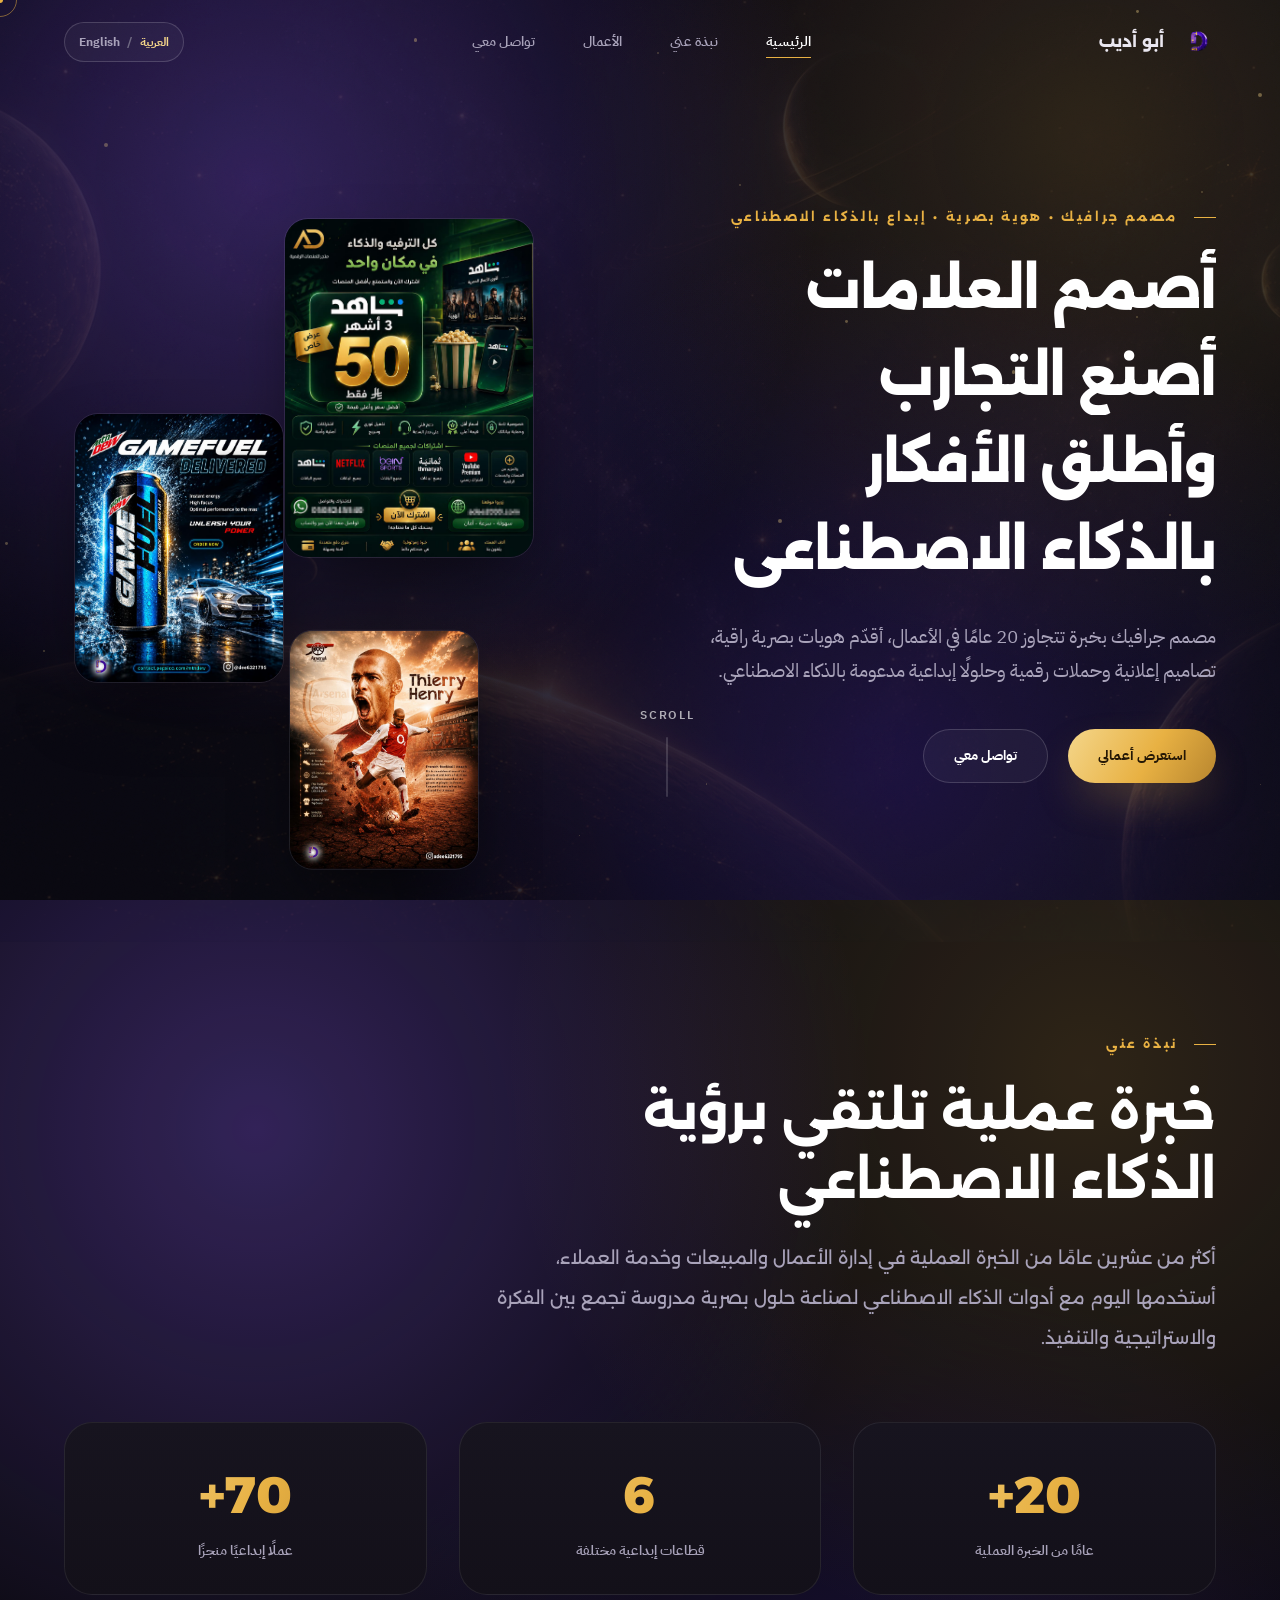
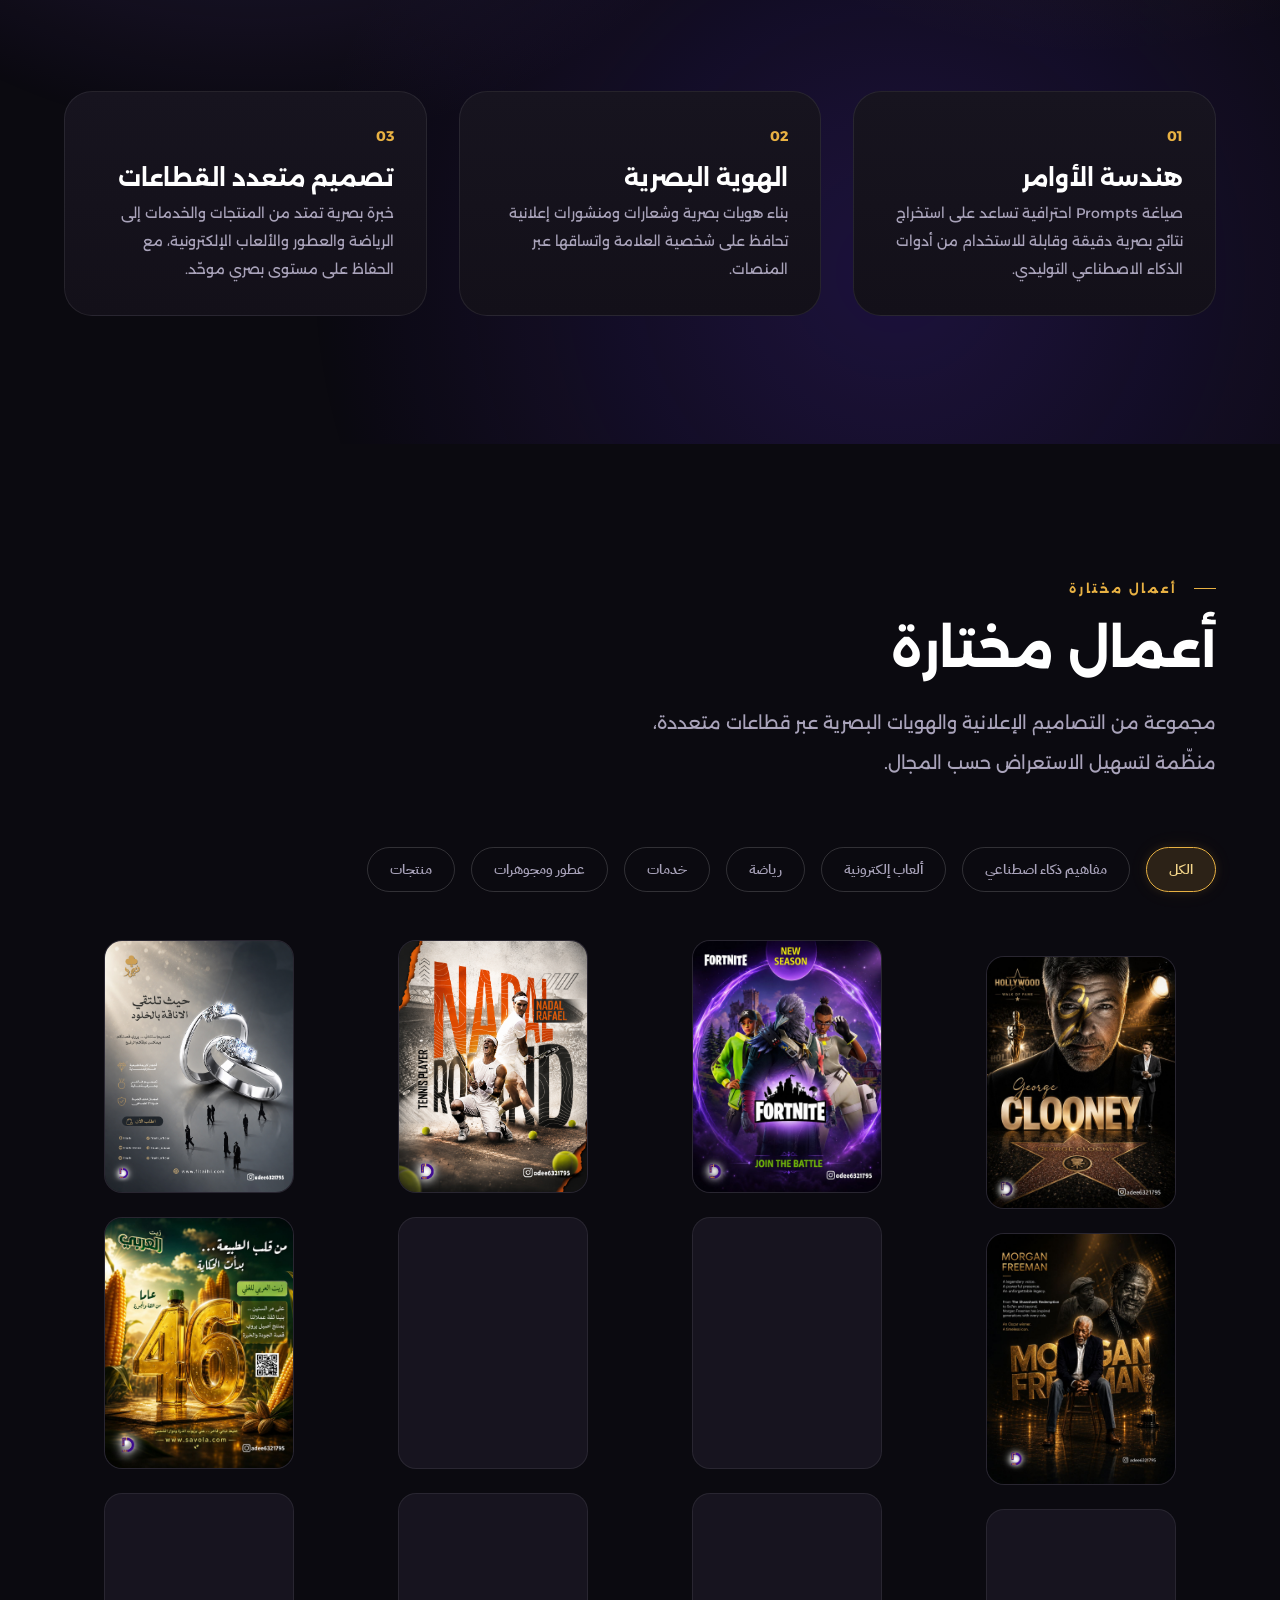
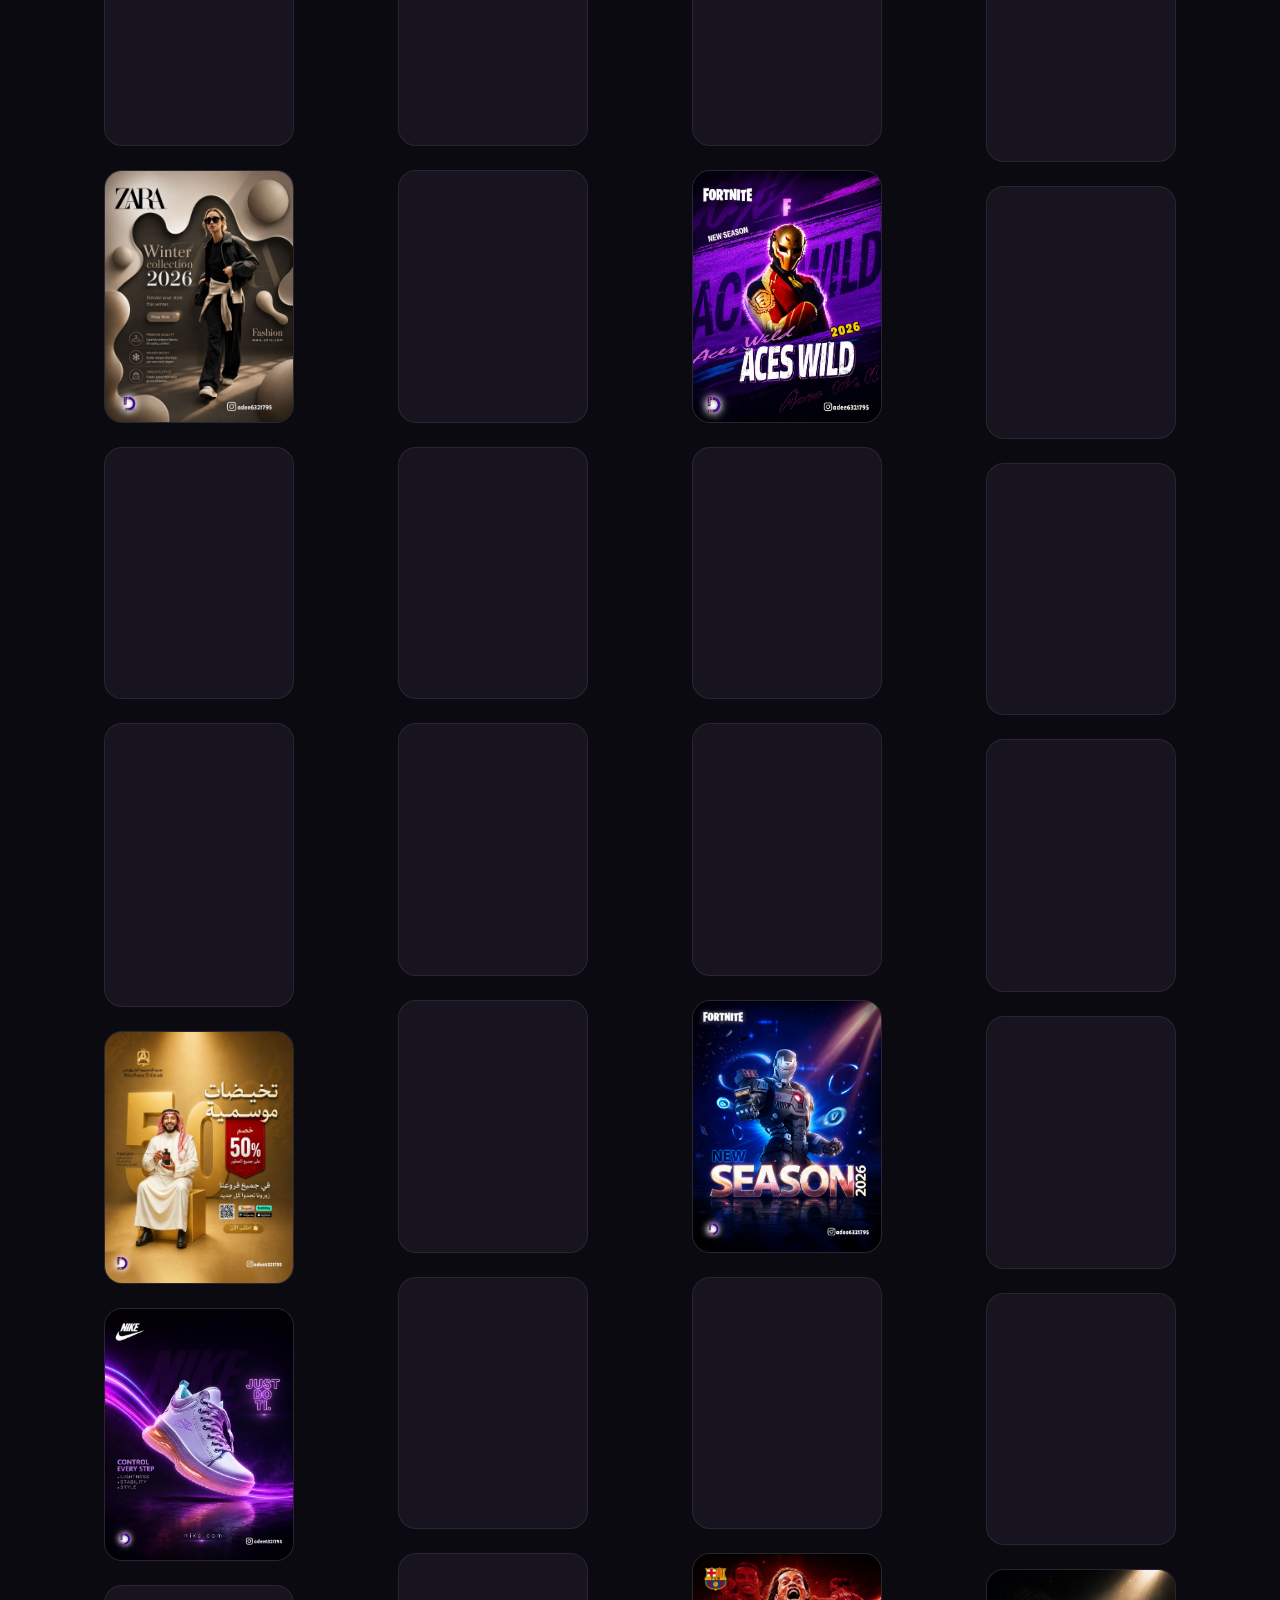
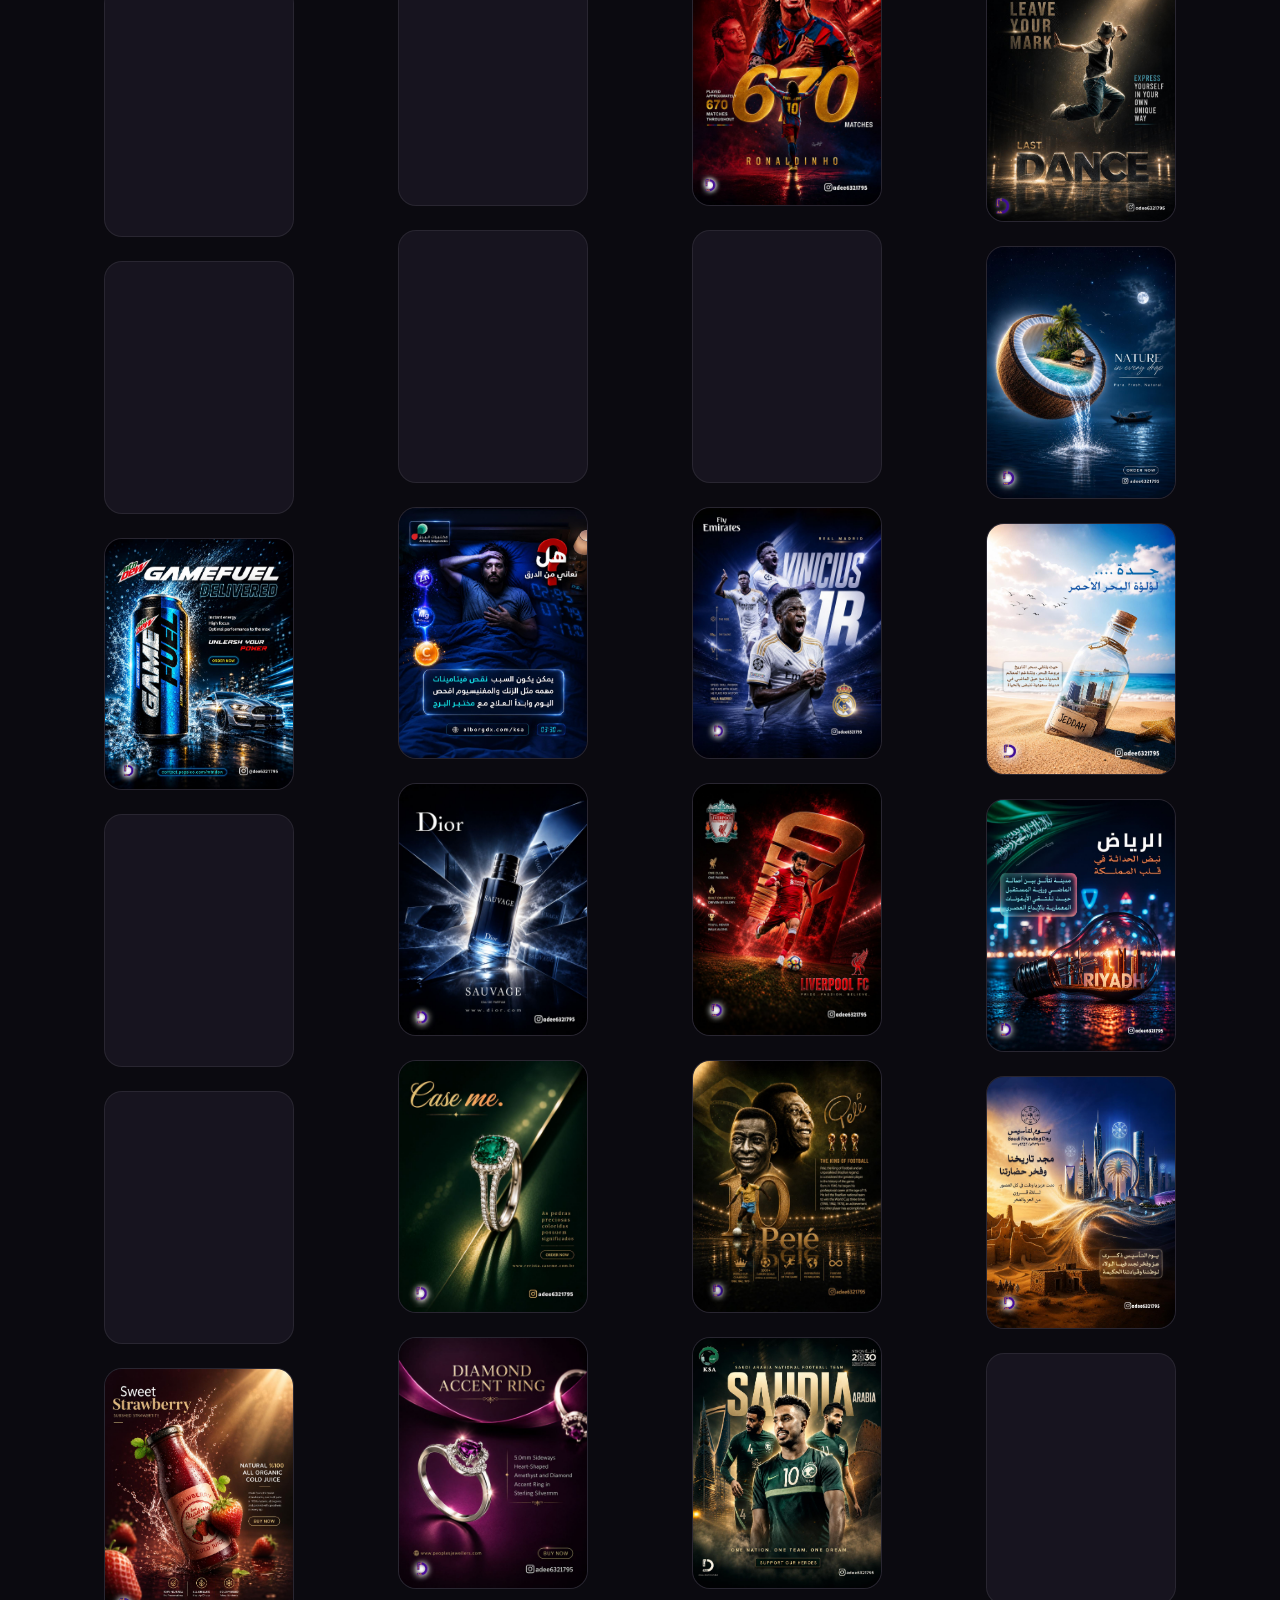
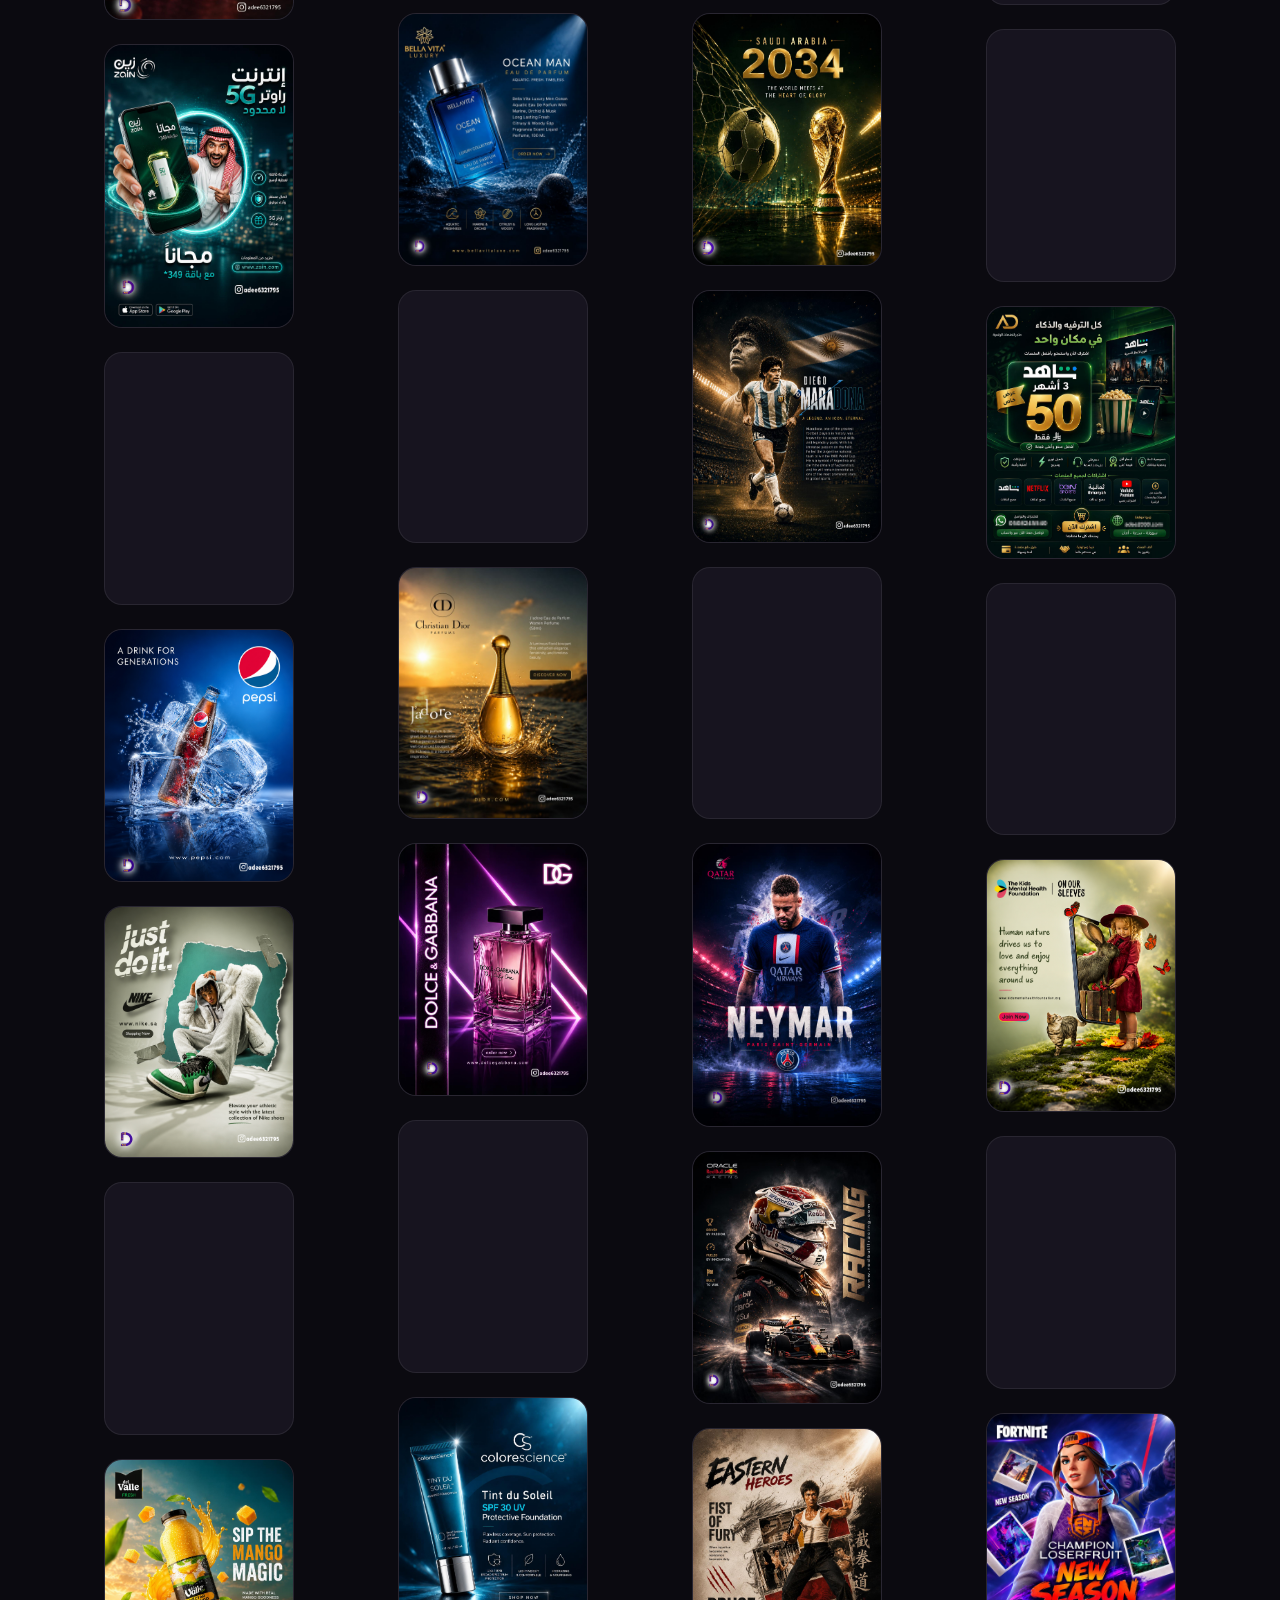
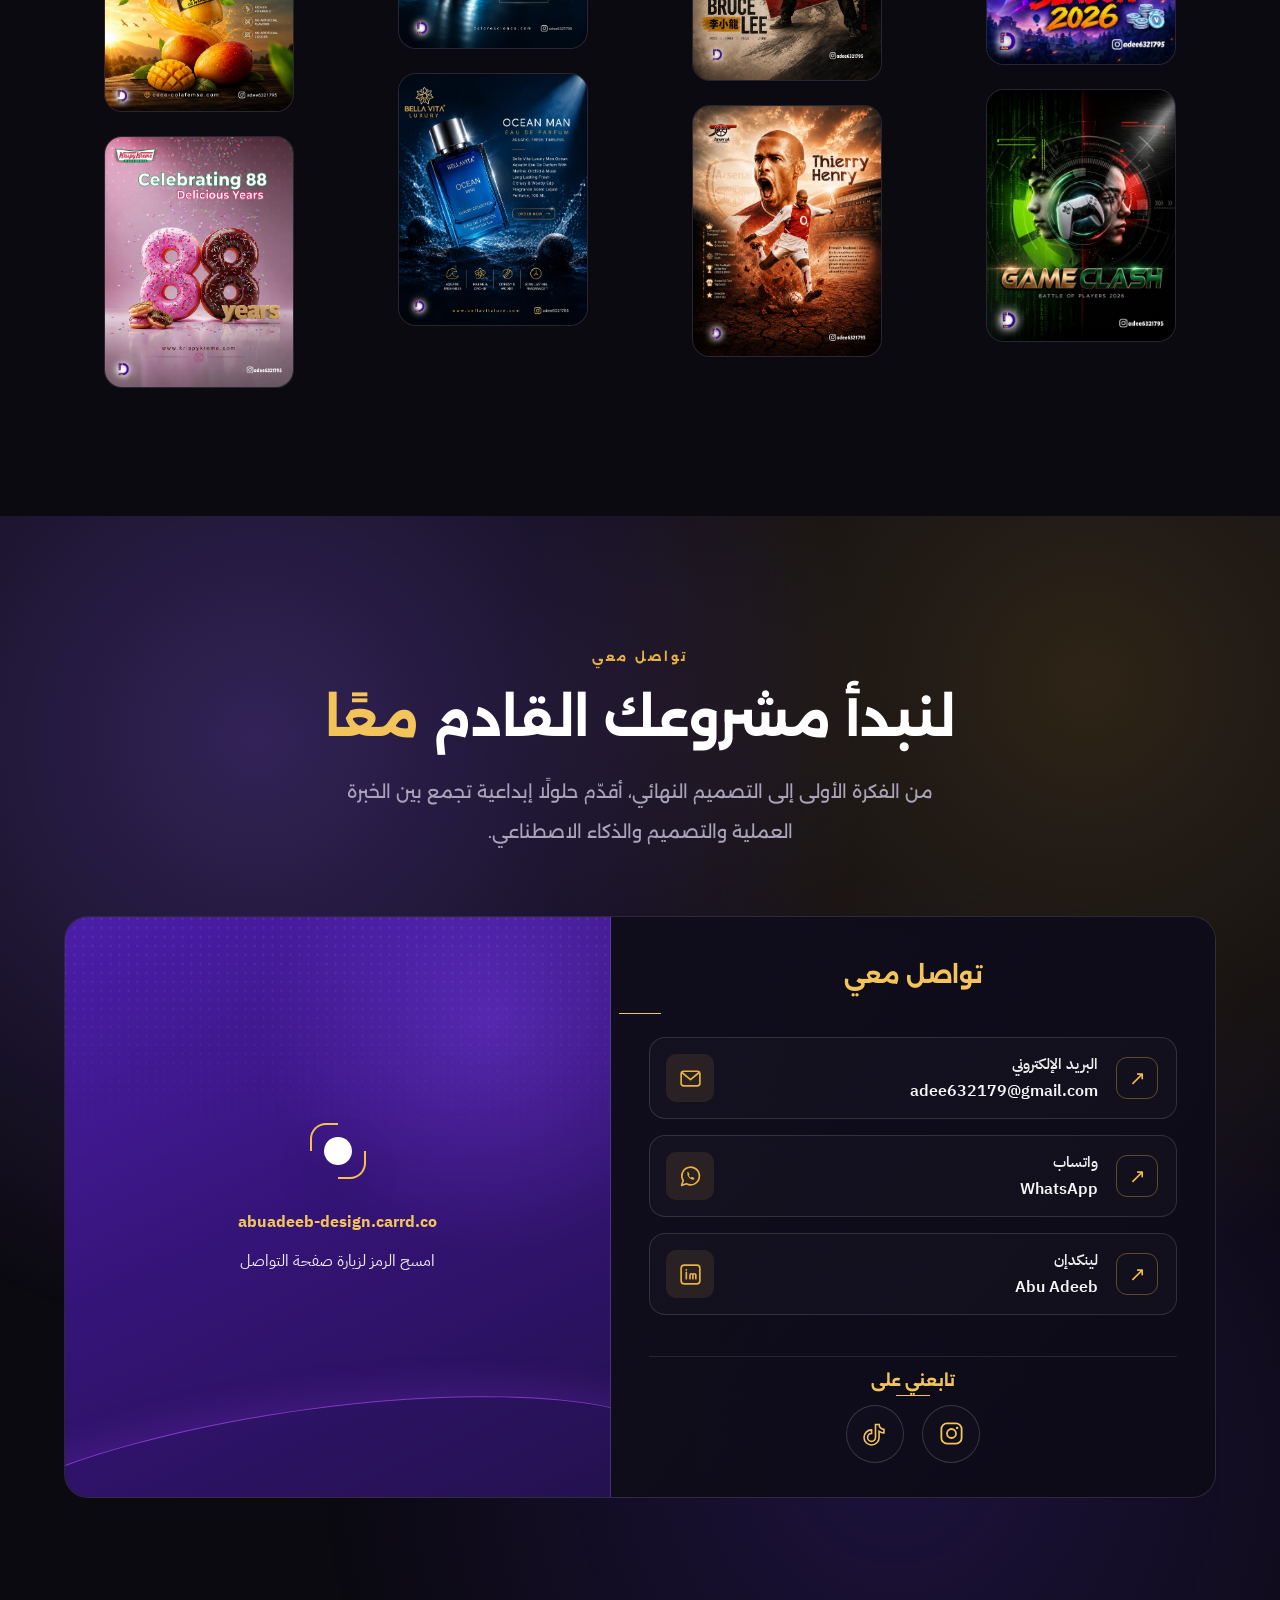
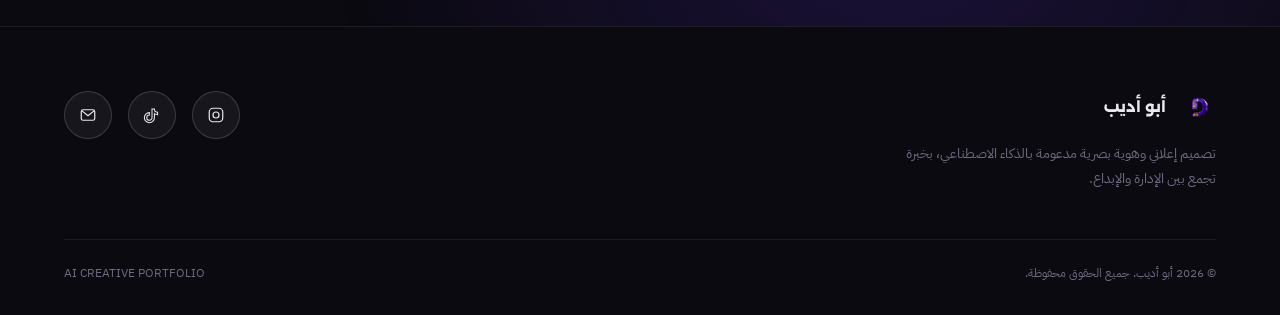
==== commit 147be8f4: "Update contact title styling" ====
--- a/index.html
+++ b/index.html
@@ -250,7 +250,7 @@
     <div class="container">
       <div class="section-head center" data-reveal="up">
         <span class="eyebrow" data-i18n="contact.eyebrow">تواصل معي</span>
-        <h2 id="contact-title" class="section-title" data-i18n="contact.title">لنبدأ مشروعك القادم معًا</h2>
+        <h2 id="contact-title" class="section-title" data-i18n-html="contact.title">لنبدأ مشروعك القادم <span class="contact-title-accent">معًا</span></h2>
         <p class="section-lead" data-i18n="contact.lead">من الفكرة الأولى إلى التصميم النهائي، أقدّم حلولًا إبداعية تجمع بين الخبرة العملية والتصميم والذكاء الاصطناعي.</p>
       </div>
 
--- a/css/responsive.css
+++ b/css/responsive.css
@@ -1,175 +1,64 @@
-/* ==========================================================================
+﻿/* ==========================================================================
    الاستجابة (Responsive) — تصميم مستقل لكل نطاق، لا تصغير آلي فقط
    ========================================================================== */
 
-/* ---- شاشات فائقة الاتساع ---- */
-@media (min-width: 1800px) {
-  :root { --container-w: 1480px; }
-  .masonry { columns: 5 260px; }
+@media (min-width: 1800px) { :root { --container-w: 1480px; } .masonry { columns: 5 260px; } }
+@media (max-width: 1180px) { .masonry { columns: 3 220px; } .hero__stats { gap: var(--sp-4); } }
+@media (max-width: 900px) {
+  :root { --nav-h: 72px; } .nav__links { display:none; } .nav__toggle { display:flex; } .grid--3 { grid-template-columns:1fr 1fr; } .masonry { columns:2 220px; }
+  .contact-panel { grid-template-columns:1fr; } .contact-list { grid-column:1; grid-row:1; } .qr-panel { grid-column:1; grid-row:2; padding:var(--sp-4); } .footer__top { flex-direction:column; gap:var(--sp-4); } .hero__visual { display:none; }
+}
+.nav__mobile { position:fixed; inset:var(--nav-h) 0 0; z-index:85; background:rgba(11,10,16,.98); backdrop-filter:blur(20px); display:flex; flex-direction:column; align-items:center; justify-content:center; gap:var(--sp-4); transform:translateY(-12px); opacity:0; visibility:hidden; transition:all var(--dur-base) var(--ease-out); }
+.nav__mobile.is-open { transform:translateY(0); opacity:1; visibility:visible; } .nav__mobile a { font-family:var(--f-display); font-size:1.4rem; font-weight:700; color:var(--c-ink-1); }
+body.menu-open .nav__toggle span { opacity:0; } body.menu-open .nav__toggle::before { transform:translateY(4.5px) rotate(45deg); } body.menu-open .nav__toggle::after { transform:translateY(-4.5px) rotate(-45deg); }
+@media (max-width:640px) { :root { --sp-7:4rem; --sp-8:5rem; } .grid--3,.grid--2 { grid-template-columns:1fr; } .masonry { columns:1; } .hero { padding-top:var(--nav-h); min-height:auto; padding-bottom:var(--sp-6); } .hero__cta { flex-direction:column; align-items:stretch; } .hero__cta .btn { justify-content:center; } .contact-list { padding:var(--sp-4); } .qr-panel { padding:var(--sp-4) var(--sp-3); } .lightbox__nav { width:42px;height:42px; } .lightbox__nav--prev { right:var(--sp-2); } .lightbox__nav--next { left:var(--sp-2); } .lightbox__close { top:var(--sp-2);left:var(--sp-2); } .lightbox__figure { max-width:92vw; } }
+@media (max-width:380px) { :root { --container-pad:1rem; } .section-title { font-size:1.9rem; } .btn { padding:13px 22px; font-size:.82rem; } }
+@media (max-width:900px) and (max-height:500px) and (orientation:landscape) { .hero { min-height:auto; padding-block:calc(var(--nav-h) + var(--sp-4)) var(--sp-4); } .hero__visual { display:none; } }
+@media print { .nav,.loader,.cursor-dot,.cursor-ring,.back-to-top,.scroll-progress { display:none!important; } body { background:#fff;color:#000; } }
+@media (max-width:900px) { .nav__actions { gap:8px; } .language-toggle { min-height:38px;padding-inline:11px; } html[dir=rtl] .hero__container,html[dir=ltr] .hero__container { flex-direction:column;align-items:stretch; } html[dir=rtl] .hero__content,html[dir=ltr] .hero__content { text-align:center; } html[dir=rtl] .hero__visual,html[dir=ltr] .hero__visual { margin-inline:auto;order:2; } html[dir=rtl] .hero__cta,html[dir=ltr] .hero__cta { justify-content:center; } }
+@media (max-width:640px) { .language-toggle { font-size:.68rem;min-height:36px;padding-inline:10px; } html[dir=rtl] .hero__title { letter-spacing:-.025em;line-height:1.18;font-weight:420; } html[dir=rtl] #about .section-lead,html[dir=rtl] #about .card__text { line-height:2.05; } }
+html[dir=ltr] .hero__title { font-size:clamp(2.05rem,9vw,2.8rem);line-height:1.28;letter-spacing:-.040em;font-weight:500;text-align:left; } html[dir=ltr] .hero__title .split-line { display:block;margin-bottom:.16em; } html[dir=ltr] .hero__title .split-line:last-child { margin-bottom:0; } html[dir=rtl] .section-lead { max-width:620px;margin-top:1.5rem;line-height:40px!important;text-wrap:pretty; } html[dir=rtl] #about-title { line-height:1.35!important; }
+
+/* CONTACT FINAL REFERENCE — QR يسار / معلومات التواصل يمين / 3 روابط فقط / Instagram + TikTok */
+@media (min-width:901px){
+#contact .contact-panel{direction:ltr;grid-template-columns:minmax(390px,.95fr) minmax(0,1.05fr);min-height:580px;border-radius:24px;background:linear-gradient(135deg,rgba(21,18,36,.96),rgba(13,11,23,.98));border:1px solid rgba(255,255,255,.12);overflow:hidden;}
+#contact .qr-panel{grid-column:1;grid-row:1;position:relative;isolation:isolate;min-height:580px;padding:48px 36px;overflow:hidden;background:radial-gradient(circle at 78% 18%,rgba(139,72,255,.34),transparent 36%),linear-gradient(155deg,#4b1eaa 0%,#351478 48%,#24114f 100%);border:0;border-right:1px solid rgba(255,255,255,.12);}
+#contact .qr-panel::before{content:"";position:absolute;inset:0;z-index:-1;opacity:.34;background-image:radial-gradient(rgba(255,255,255,.24) 1.2px,transparent 1.2px);background-size:9px 9px;background-position:58% 9%;mask-image:linear-gradient(to bottom,#000 0%,transparent 46%);-webkit-mask-image:linear-gradient(to bottom,#000 0%,transparent 46%)}
+#contact .qr-panel::after{content:"";position:absolute;z-index:-1;width:135%;height:180px;left:-22%;bottom:-92px;border:1px solid rgba(177,76,255,.65);border-radius:50%;transform:rotate(-8deg);box-shadow:0 -12px 32px rgba(168,70,255,.15)}
+#contact .qr-panel__box{position:relative;z-index:1;padding:14px;border-radius:18px;background:#fff;box-shadow:0 22px 50px rgba(0,0,0,.32)}
+#contact .qr-panel__box::before,#contact .qr-panel__box::after{content:"";position:absolute;width:28px;height:28px;border-color:#f2c14e;border-style:solid}
+#contact .qr-panel__box::before{left:-14px;top:-14px;border-width:2px 0 0 2px;border-radius:16px 0 0 0}
+#contact .qr-panel__box::after{right:-14px;bottom:-14px;border-width:0 2px 2px 0;border-radius:0 0 16px 0}
+#contact .qr-panel__box canvas,#contact .qr-panel__box img{width:200px!important;height:200px!important;display:block}
+#contact .qr-panel__label{position:relative;z-index:1;margin-top:18px;color:rgba(255,255,255,.92);font-size:1rem;line-height:1.9}
+#contact .qr-panel__label b{display:block;margin-bottom:8px;color:#f3c45a;font-size:1rem;direction:ltr}
+#contact .contact-list{grid-column:2;grid-row:1;direction:rtl;min-width:0;padding:42px 38px 34px;justify-content:flex-start;gap:16px;background:linear-gradient(180deg,rgba(13,11,24,.45),rgba(13,11,24,.12))}
+#contact .contact-list::before{content:"تواصل معي";display:block;width:100%;margin:0 0 12px;padding-bottom:18px;color:#f3c45a;font-family:var(--f-display);font-size:1.45rem;font-weight:700;line-height:1.4;text-align:center}
+#contact .contact-list::after{content:"";position:absolute;top:96px;left:50%;width:42px;height:1px;transform:translateX(-50%);background:#f3c45a}
+#contact .contact-row{direction:ltr;display:grid;grid-template-columns:48px minmax(0,1fr) 44px;align-items:center;gap:18px;width:100%;min-height:82px;padding:14px 16px;border-radius:16px;background:rgba(255,255,255,.018);border:1px solid rgba(255,255,255,.13);text-decoration:none}
+#contact .contact-row>span:nth-child(2){min-width:0;display:flex;flex-direction:column;align-items:flex-start;direction:rtl;text-align:right}
+#contact .contact-row::after{content:"↗";width:42px;height:42px;display:flex;align-items:center;justify-content:center;border:1px solid rgba(232,177,67,.36);border-radius:11px;color:#f0bd48;font:1.25rem Arial,sans-serif;box-sizing:border-box}
+#contact .contact-row__icon{width:48px;height:48px;display:inline-flex;align-items:center;justify-content:center;color:#e8b143}
+#contact .contact-row__icon svg{width:25px;height:25px}
+#contact .contact-row__label{color:rgba(255,255,255,.92);font-size:.95rem;font-weight:600;letter-spacing:0;line-height:1.5}
+#contact .contact-row__value{width:100%;margin-top:3px;color:rgba(255,255,255,.96);font-size:1rem;font-weight:600;direction:ltr;text-align:right;line-height:1.5;white-space:nowrap;overflow:hidden;text-overflow:ellipsis}
+#contact .contact-social{position:relative;display:flex;align-items:center;justify-content:center;gap:18px;width:100%;margin-top:auto;padding:48px 0 0;border-top:1px solid rgba(255,255,255,.10)}
+#contact .contact-social::before{content:"تابعني على";position:absolute;top:12px;left:50%;transform:translateX(-50%);color:#f3c45a;font-family:var(--f-display);font-size:.98rem;font-weight:700;white-space:nowrap}
+#contact .contact-social::after{content:"";position:absolute;top:38px;left:50%;width:34px;height:1px;transform:translateX(-50%);background:#f3c45a}
+#contact .contact-social__link{width:58px;height:58px;border-radius:50%;border:1px solid rgba(255,255,255,.16);color:#f3c45a;background:rgba(255,255,255,.012)} #contact .contact-social__link svg{width:27px;height:27px}
+}
+@media(max-width:900px){
+#contact .contact-panel{direction:ltr;grid-template-columns:1fr;min-height:auto;border-radius:20px} #contact .qr-panel{grid-column:1;grid-row:1;min-height:390px;padding:34px 20px;border-right:0;border-bottom:1px solid rgba(255,255,255,.12)} #contact .qr-panel__box canvas,#contact .qr-panel__box img{width:180px!important;height:180px!important} #contact .contact-list{grid-column:1;grid-row:2;direction:rtl;padding:30px 18px 28px;gap:12px} #contact .contact-list::before{font-size:1.3rem;padding-bottom:14px;margin-bottom:8px} #contact .contact-list::after{top:78px} #contact .contact-row{grid-template-columns:42px minmax(0,1fr) 38px;gap:12px;min-height:68px;padding:12px;border-radius:14px} #contact .contact-row__icon{width:42px;height:42px} #contact .contact-row__icon svg{width:22px;height:22px} #contact .contact-row::after{width:36px;height:36px;border-radius:9px;font-size:1.05rem} #contact .contact-row__label{font-size:.88rem} #contact .contact-row__value{font-size:.9rem} #contact .contact-social{margin-top:10px;padding-top:42px} #contact .contact-social__link{width:52px;height:52px} #contact .contact-social__link svg{width:24px;height:24px}
+}
+@media(max-width:380px){#contact .contact-row{grid-template-columns:38px minmax(0,1fr) 34px;gap:9px}#contact .contact-row__icon{width:38px;height:38px}#contact .contact-row__value{font-size:.82rem}}
+html[dir=ltr] #contact .contact-list::before{content:"Contact Me"}html[dir=ltr] #contact .contact-social::before{content:"Follow me on"}
+
+/* CONTACT TITLE — سطر واحد + إبراز كلمة معًا */
+#contact .section-title {
+  white-space: nowrap;
 }
 
-/* ---- أجهزة لابتوب قياسية ---- */
-@media (max-width: 1180px) {
-  .masonry { columns: 3 220px; }
-  .hero__stats { gap: var(--sp-4); }
-}
-
-/* ---- أجهزة لوحية (Tablet) ---- */
-@media (max-width: 900px) {
-  :root { --nav-h: 72px; }
-
-  .nav__links { display: none; }
-  .nav__toggle { display: flex; }
-
-  .grid--3 { grid-template-columns: 1fr 1fr; }
-  .masonry { columns: 2 220px; }
-
-  .contact-panel { grid-template-columns: 1fr; }
-  .contact-list { grid-column: 1; grid-row: 1; }
-  .qr-panel { grid-column: 1; grid-row: 2; }
-  .qr-panel { padding: var(--sp-4); }
-
-  .footer__top { flex-direction: column; gap: var(--sp-4); }
-
-  .hero__visual { display: none; }
-}
-
-/* ---- قائمة الجوال المنسدلة ---- */
-.nav__mobile {
-  position: fixed;
-  inset: var(--nav-h) 0 0 0;
-  z-index: 85;
-  background: rgba(11,10,16,0.98);
-  backdrop-filter: blur(20px);
-  display: flex;
-  flex-direction: column;
-  align-items: center;
-  justify-content: center;
-  gap: var(--sp-4);
-  transform: translateY(-12px);
-  opacity: 0;
-  visibility: hidden;
-  transition: all var(--dur-base) var(--ease-out);
-}
-.nav__mobile.is-open { transform: translateY(0); opacity: 1; visibility: visible; }
-.nav__mobile a { font-family: var(--f-display); font-size: 1.4rem; font-weight: 700; color: var(--c-ink-1); }
-
-body.menu-open .nav__toggle span { opacity: 0; }
-body.menu-open .nav__toggle::before { transform: translateY(4.5px) rotate(45deg); }
-body.menu-open .nav__toggle::after { transform: translateY(-4.5px) rotate(-45deg); }
-
-/* ---- هواتف كبيرة ---- */
-@media (max-width: 640px) {
-  :root {
-    --sp-7: 4rem;
-    --sp-8: 5rem;
-  }
-
-  .grid--3, .grid--2 { grid-template-columns: 1fr; }
-  .masonry { columns: 1; }
-
-  .hero { padding-top: var(--nav-h); min-height: auto; padding-bottom: var(--sp-6); }
-  .hero__cta { flex-direction: column; align-items: stretch; }
-  .hero__cta .btn { justify-content: center; }
-
-  .contact-list { padding: var(--sp-4); }
-  .qr-panel { padding: var(--sp-4) var(--sp-3); }
-
-  .lightbox__nav { width: 42px; height: 42px; }
-  .lightbox__nav--prev { right: var(--sp-2); }
-  .lightbox__nav--next { left: var(--sp-2); }
-  .lightbox__close { top: var(--sp-2); left: var(--sp-2); }
-  .lightbox__figure { max-width: 92vw; }
-}
-
-/* ---- هواتف صغيرة / أجهزة قابلة للطي (مغلقة) ---- */
-@media (max-width: 380px) {
-  :root { --container-pad: 1rem; }
-  .section-title { font-size: 1.9rem; }
-  .btn { padding: 13px 22px; font-size: 0.82rem; }
-}
-
-/* ---- دعم الأجهزة القابلة للطي (وضع مفتوح / شاشة عريضة قصيرة) ---- */
-@media (max-width: 900px) and (max-height: 500px) and (orientation: landscape) {
-  .hero { min-height: auto; padding-block: calc(var(--nav-h) + var(--sp-4)) var(--sp-4); }
-  .hero__visual { display: none; }
-}
-
-/* ---- طباعة ---- */
-@media print {
-  .nav, .loader, .cursor-dot, .cursor-ring, .back-to-top, .scroll-progress { display: none !important; }
-  body { background: #fff; color: #000; }
-}
-
-/* ========================================================================
-   LANGUAGE SWITCHER + RTL MOBILE FLOW
-   ======================================================================== */
-@media (max-width: 900px) {
-  .nav__actions { gap: 8px; }
-  .language-toggle { min-height: 38px; padding-inline: 11px; }
-
-  html[dir="rtl"] .hero__container,
-  html[dir="ltr"] .hero__container {
-    flex-direction: column;
-    align-items: stretch;
-  }
-
-  html[dir="rtl"] .hero__content,
-  html[dir="ltr"] .hero__content { text-align: center; }
-
-  html[dir="rtl"] .hero__visual,
-  html[dir="ltr"] .hero__visual {
-    margin-inline: auto;
-    order: 2;
-  }
-
-  html[dir="rtl"] .hero__cta,
-  html[dir="ltr"] .hero__cta { justify-content: center; }
-}
-
-@media (max-width: 640px) {
-  .language-toggle { font-size: .68rem; min-height: 36px; padding-inline: 10px; }
-
- html[dir="rtl"] .hero__title {
-  letter-spacing: -0.025em;
-  line-height: 1.18;
-  font-weight: 420;
-}
-
-  html[dir="rtl"] #about .section-lead,
-  html[dir="rtl"] #about .card__text {
-    line-height: 2.05;
-  }
-}
-/* =========================================================
-   ENGLISH HERO TITLE — MOBILE
-   Keep Arabic hero typography unchanged
-   ========================================================= */
-
-html[dir="ltr"] .hero__title {
-  font-size: clamp(2.05rem, 9vw, 2.8rem);
-  line-height: 1.28;
-  letter-spacing: -0.040em;
-  font-weight: 500;
-  text-align: left;
-}
-
-html[dir="ltr"] .hero__title .split-line {
-  display: block;
-  margin-bottom: 0.16em;
-}
-
-html[dir="ltr"] .hero__title .split-line:last-child {
-  margin-bottom: 0;
-}
-/* About — refined Arabic editorial typography */
-html[dir="rtl"] .section-lead {
-  max-width: 620px;
-  margin-top: 1.5rem;
-  line-height: 40px !important;
-  text-wrap: pretty;
-}
-/* About title — Arabic luxury editorial spacing */
-html[dir="rtl"] #about-title {
-  line-height: 1.35 !important;
-}
+#contact .contact-title-accent {
+  color: #f3c45a;
+  display: inline;
+}
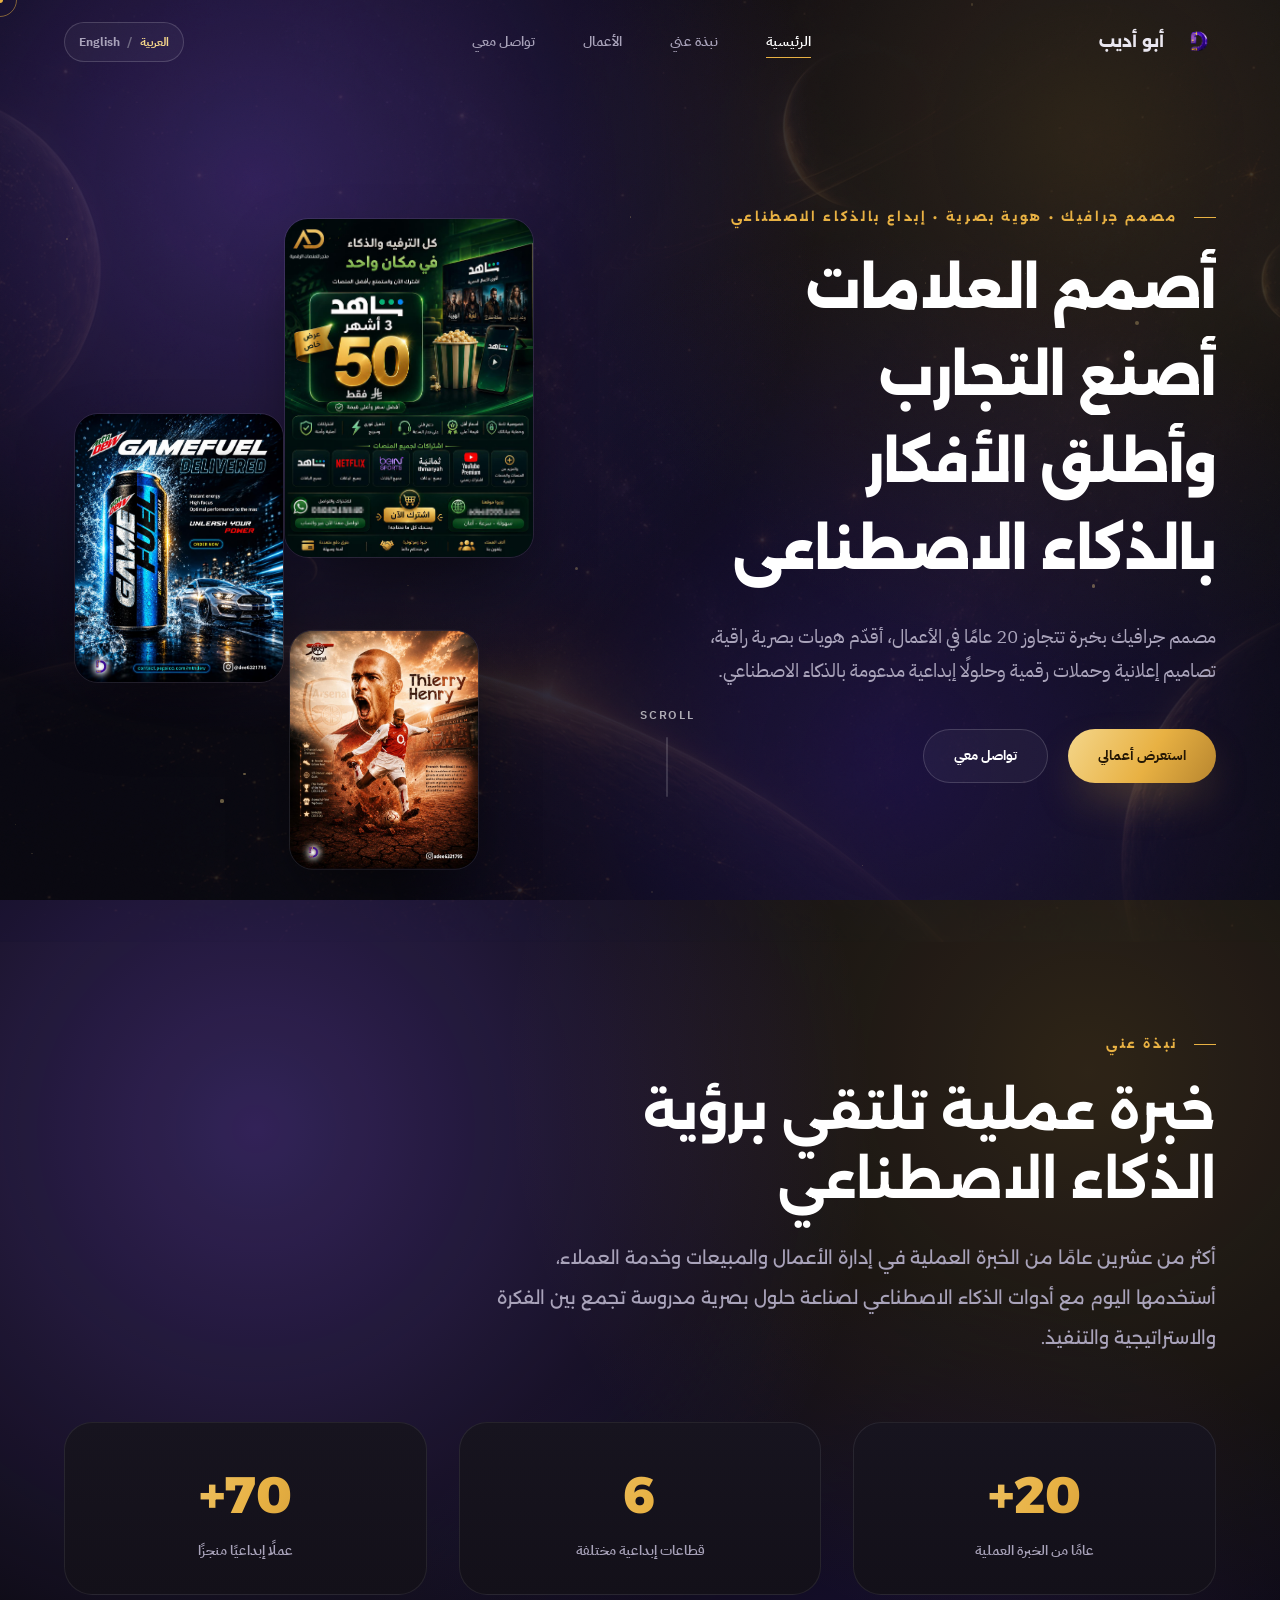
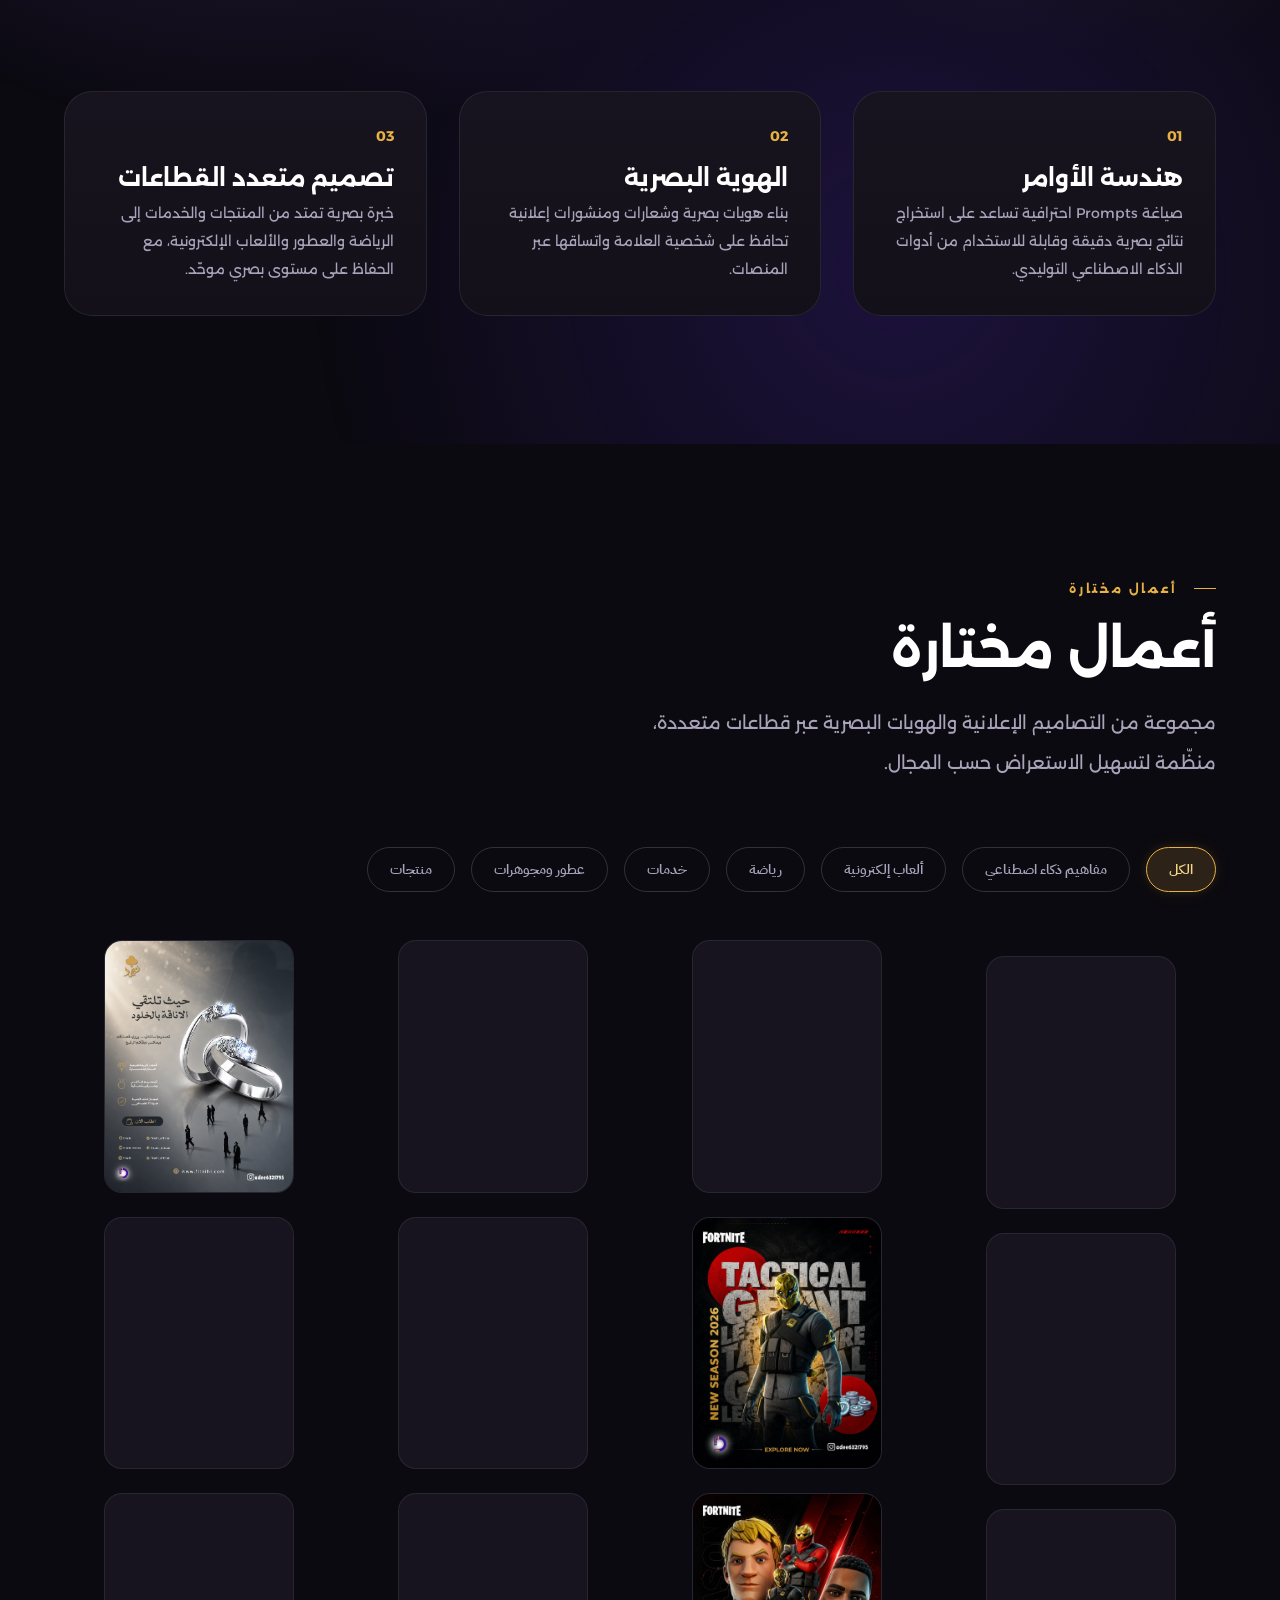
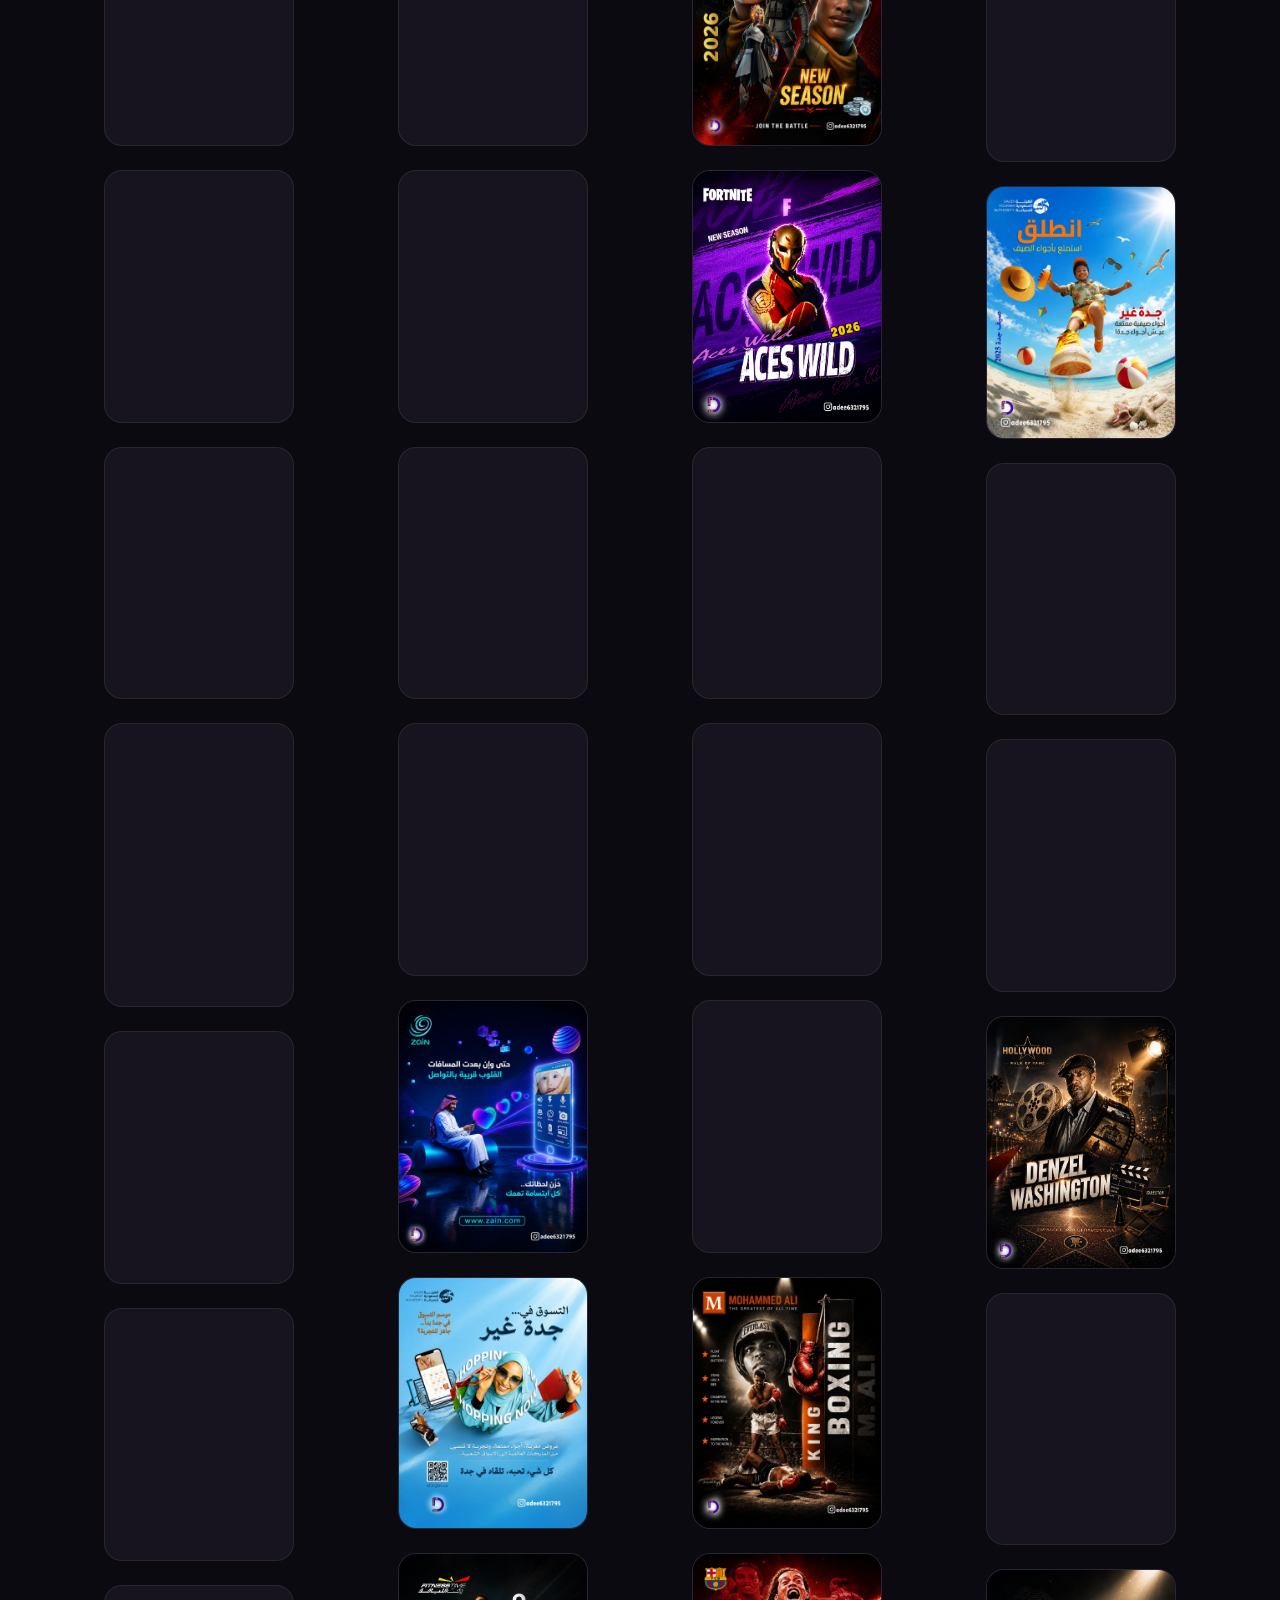
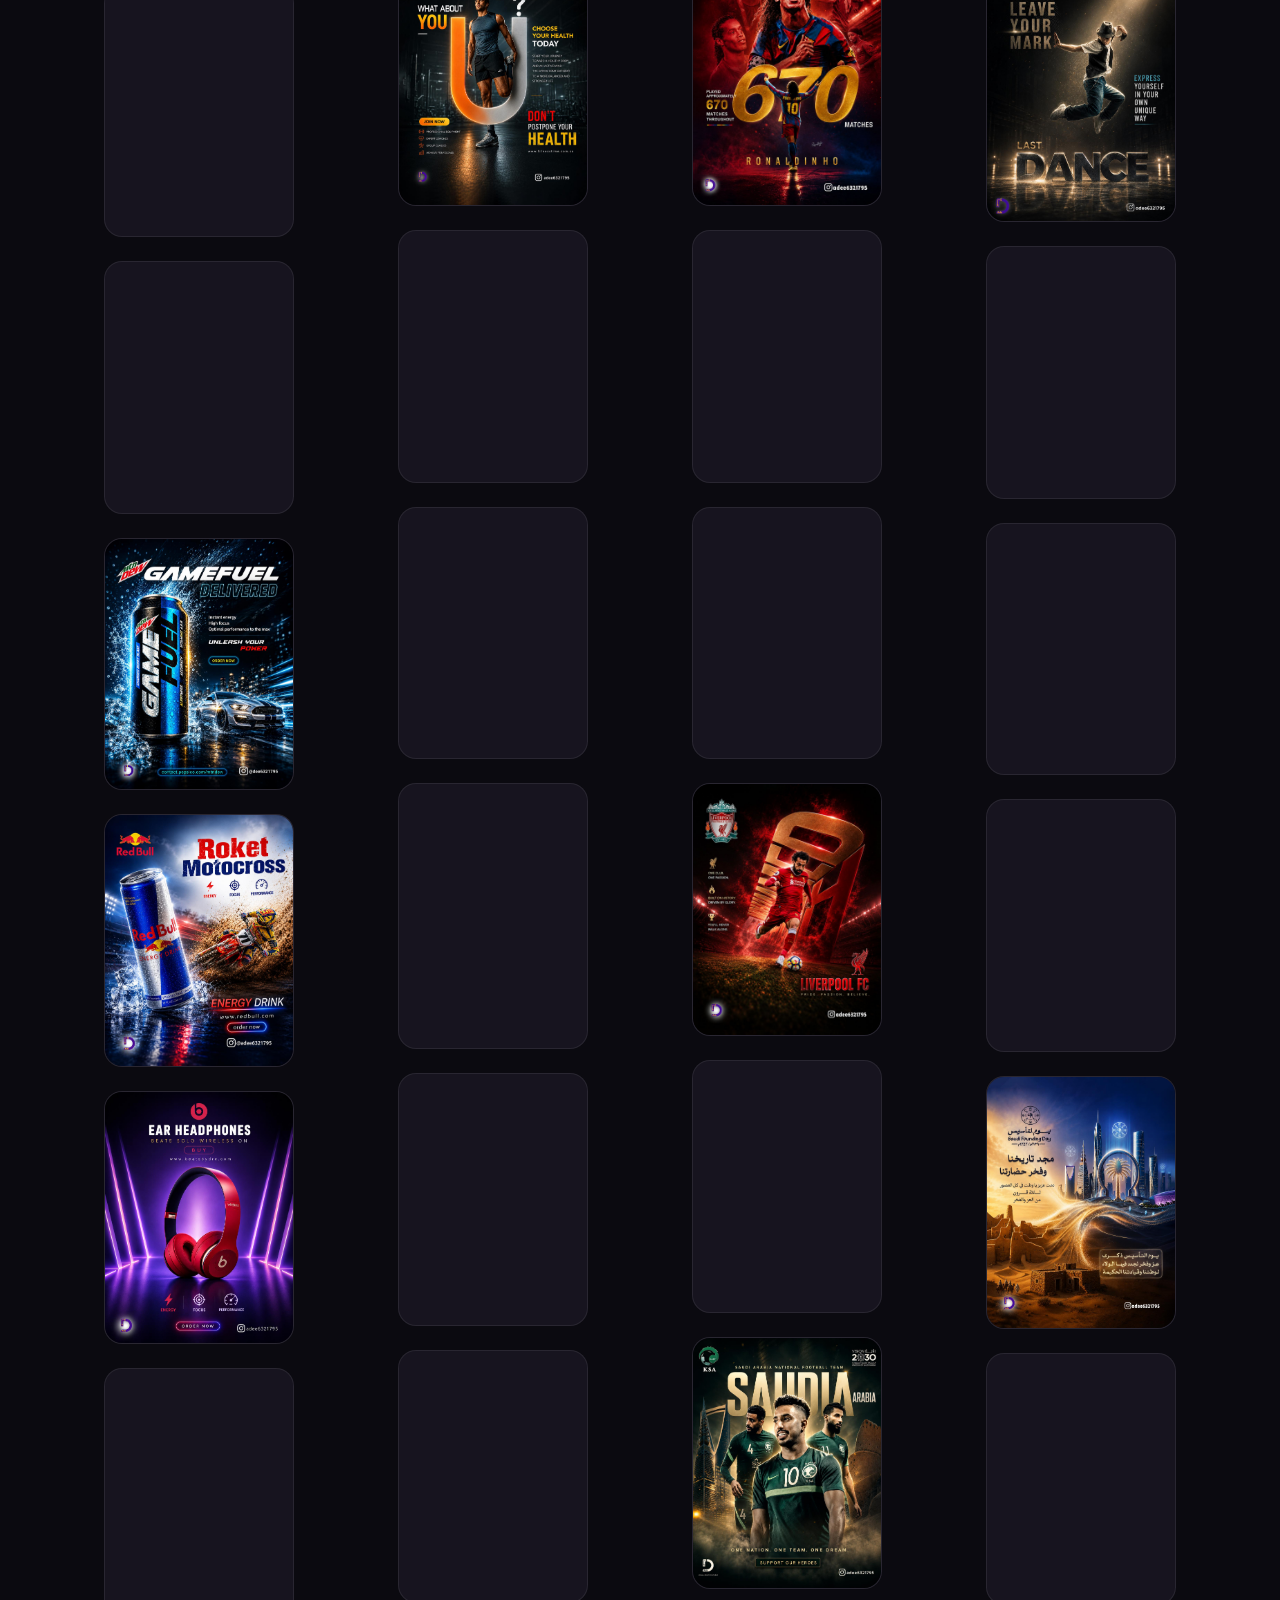
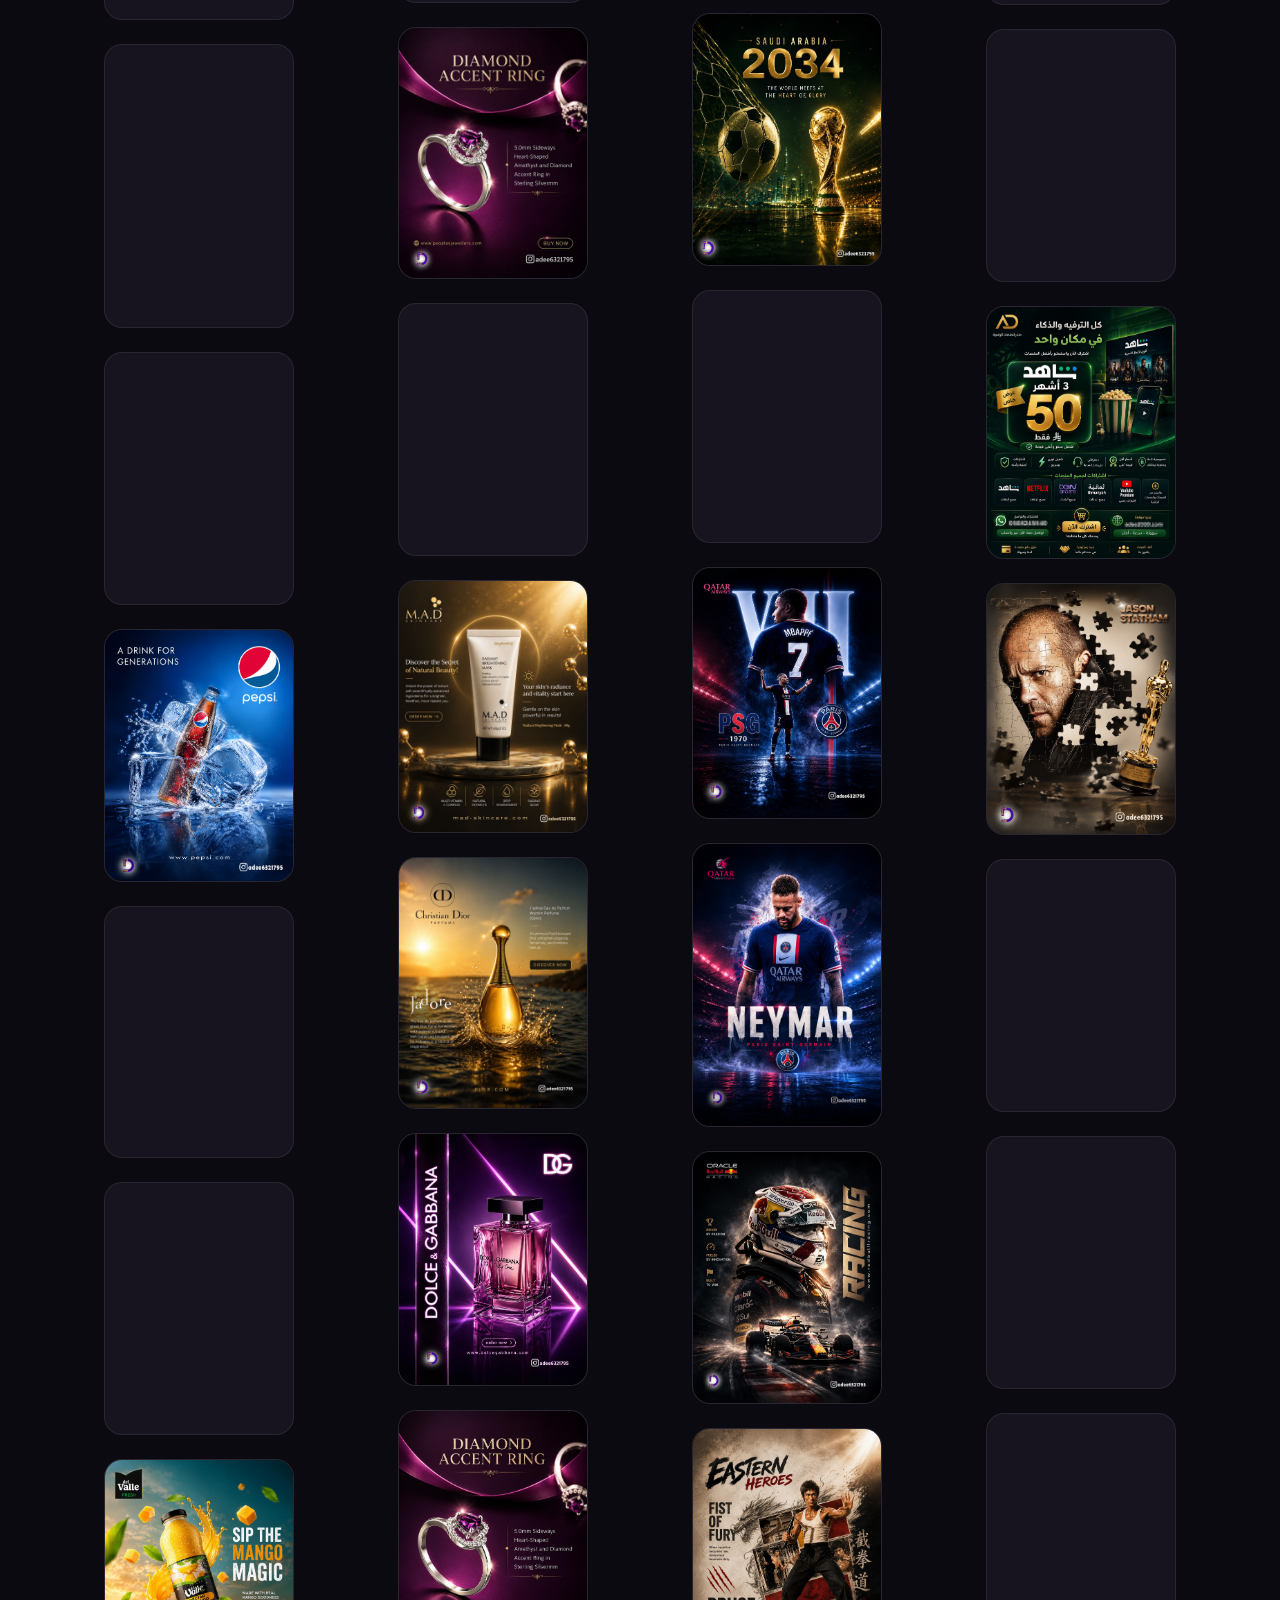
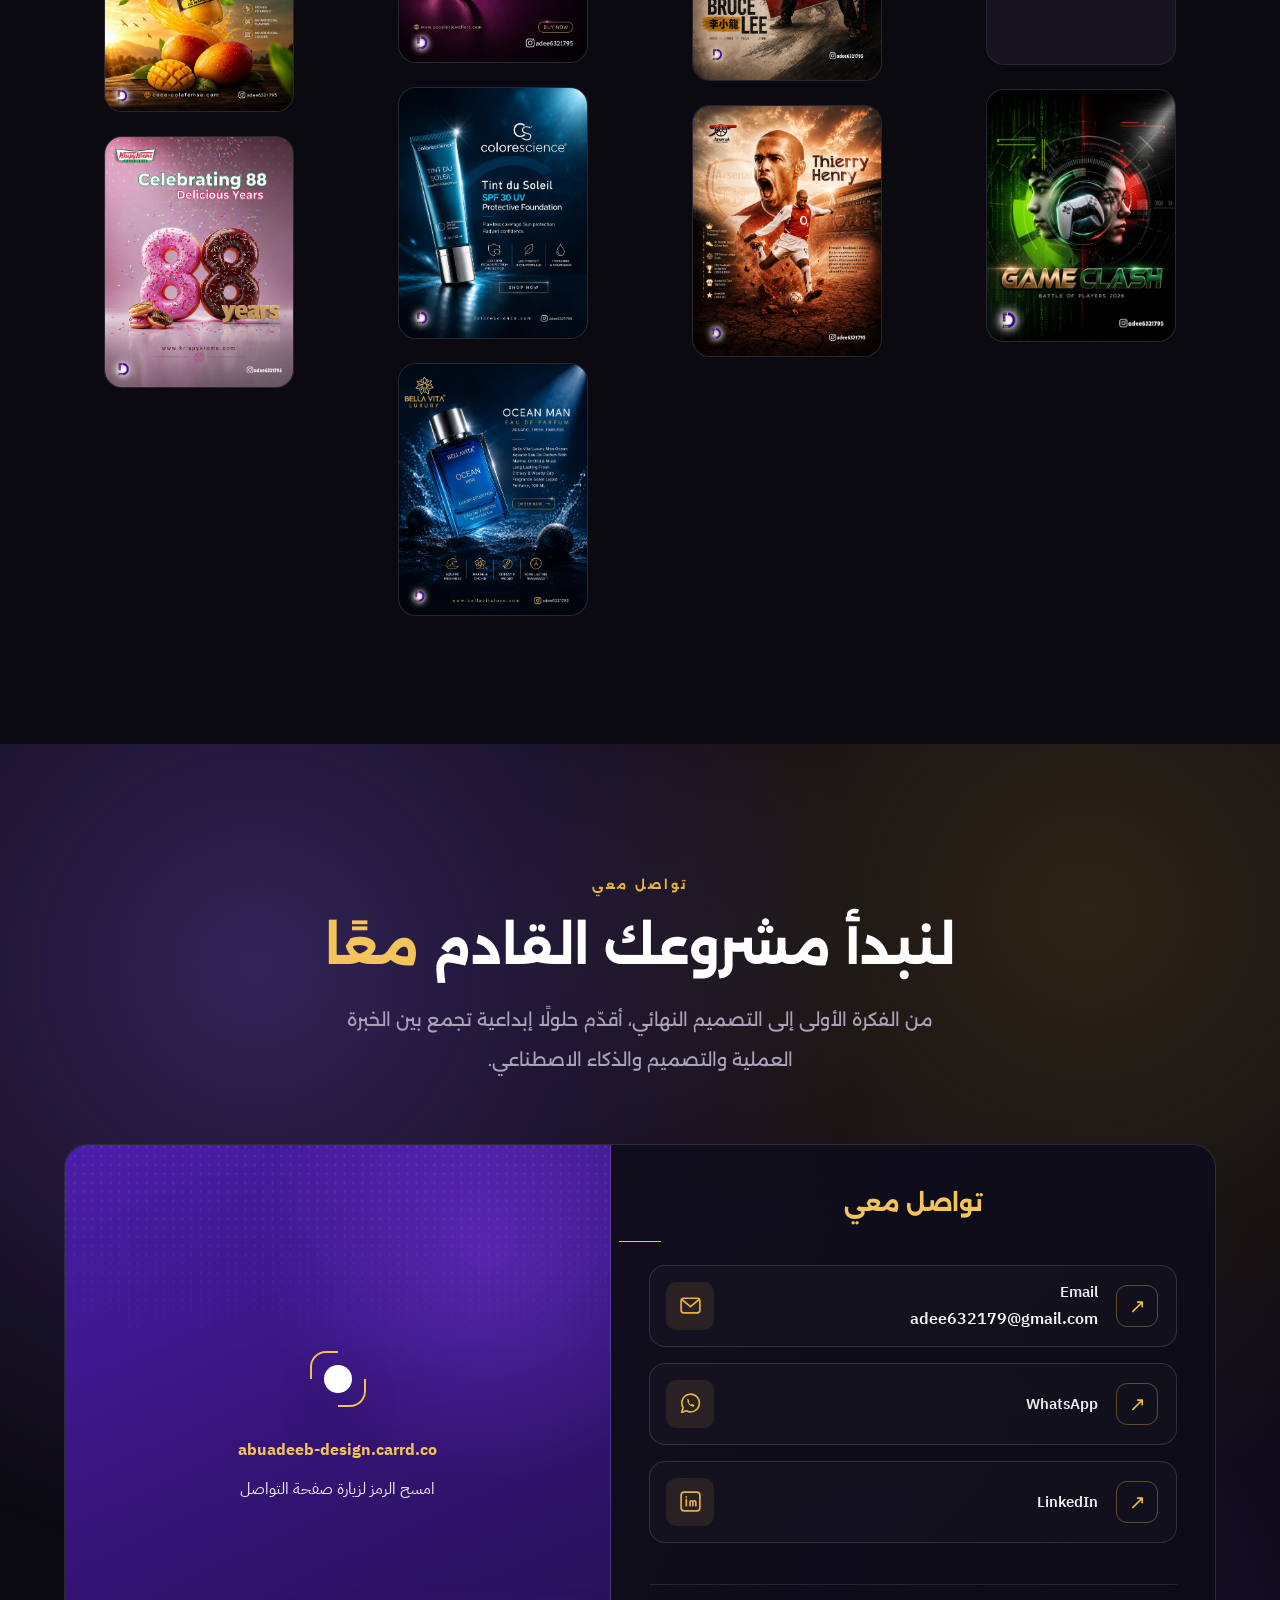
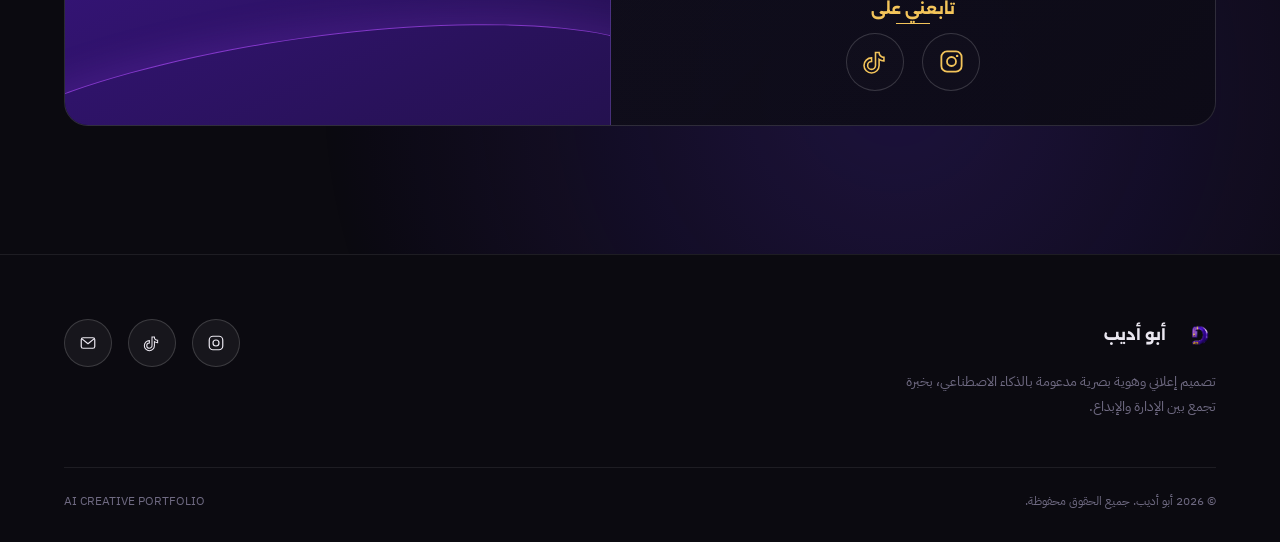
==== commit 1235ec24: "Update index.html" ====
--- a/index.html
+++ b/index.html
@@ -278,7 +278,7 @@
             </span>
             <span>
               <span class="contact-row__label" data-i18n="contact.whatsapp">واتساب</span>
-              <span class="contact-row__value">WhatsApp</span>
+              
             </span>
           </a>
 
@@ -288,7 +288,7 @@
             </span>
             <span>
               <span class="contact-row__label" data-i18n="contact.linkedin">لينكدإن</span>
-              <span class="contact-row__value">Abu Adeeb</span>
+              
             </span>
           </a>
 
--- a/css/components.css
+++ b/css/components.css
@@ -597,7 +597,7 @@
 }
 
 html[dir="ltr"] .hero__title {
-   font-size: clamp(2.8rem, 4.5vw, 3.7rem);
-  letter-spacing: -0.035em;
+   font-size: clamp(3.9rem, 5.9vw, 4.92rem);
+  letter-spacing: -0.050em;
   line-height: 1.05;
 }
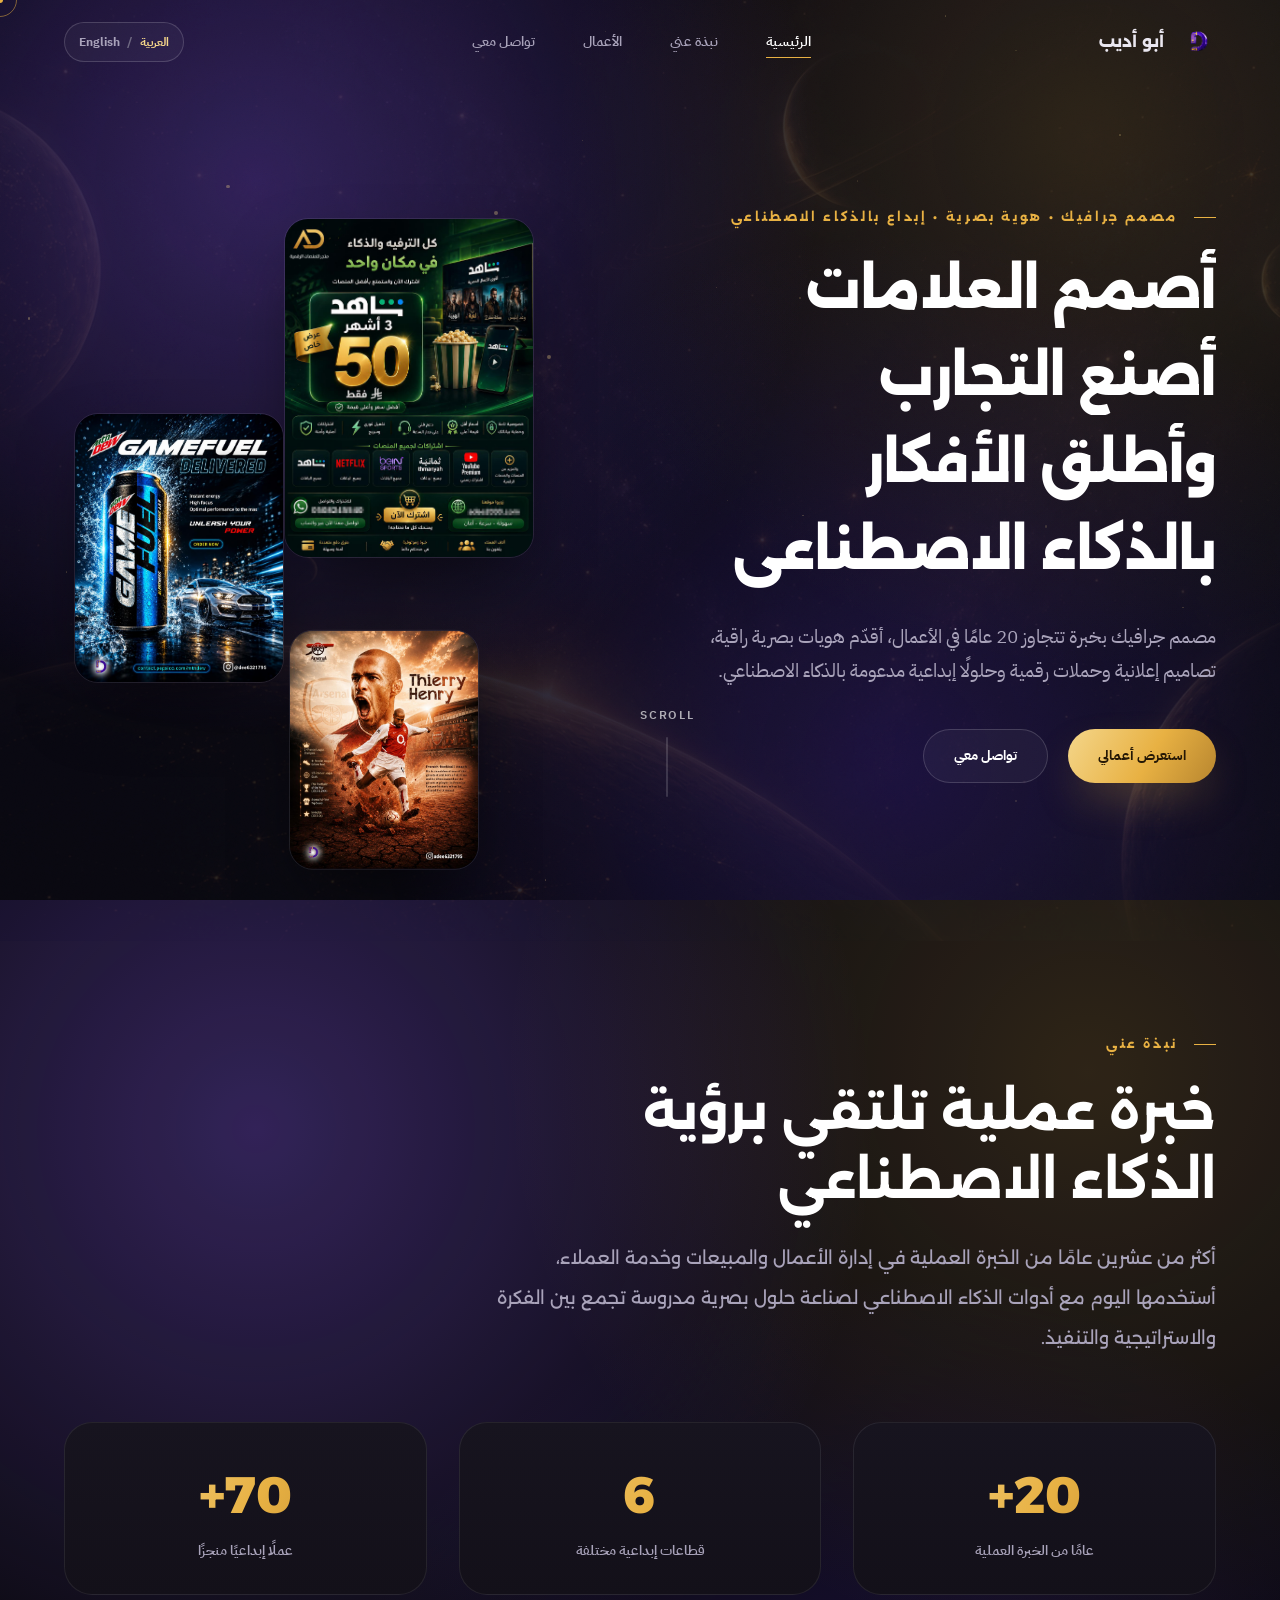
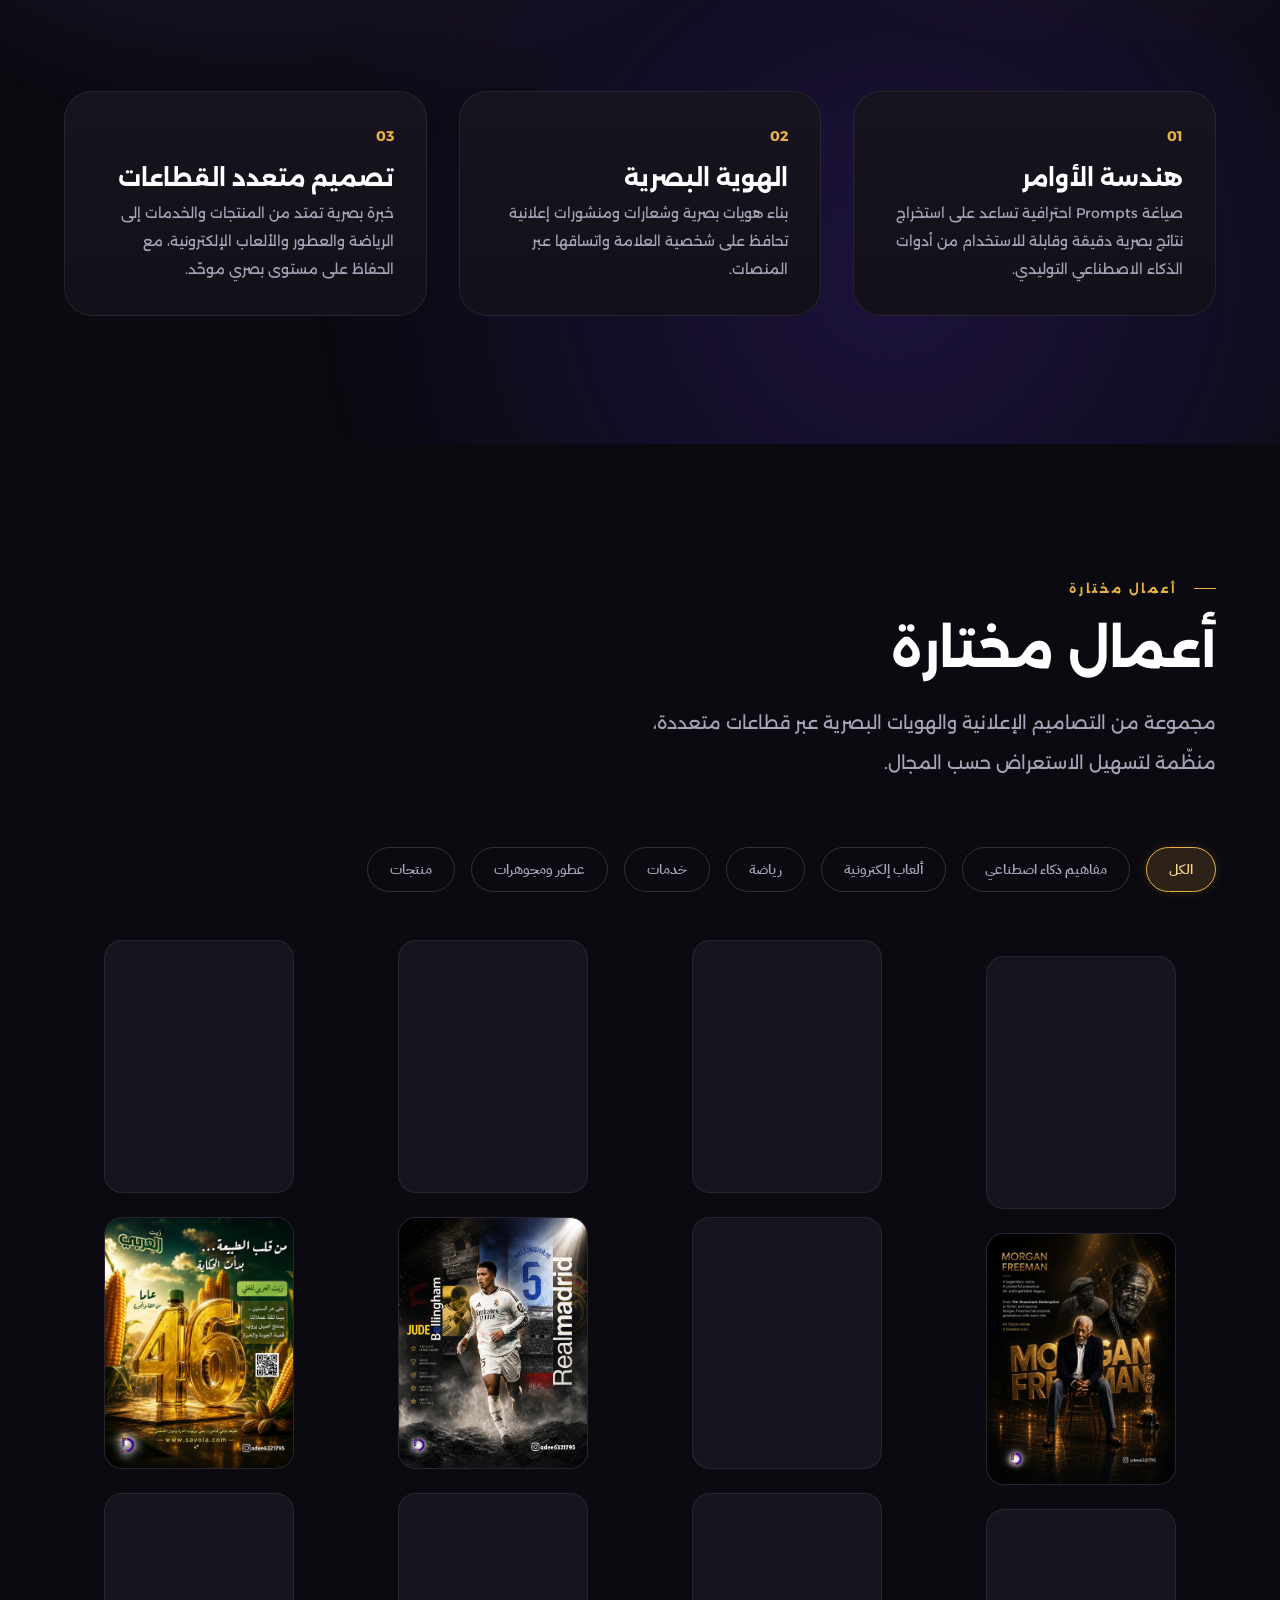
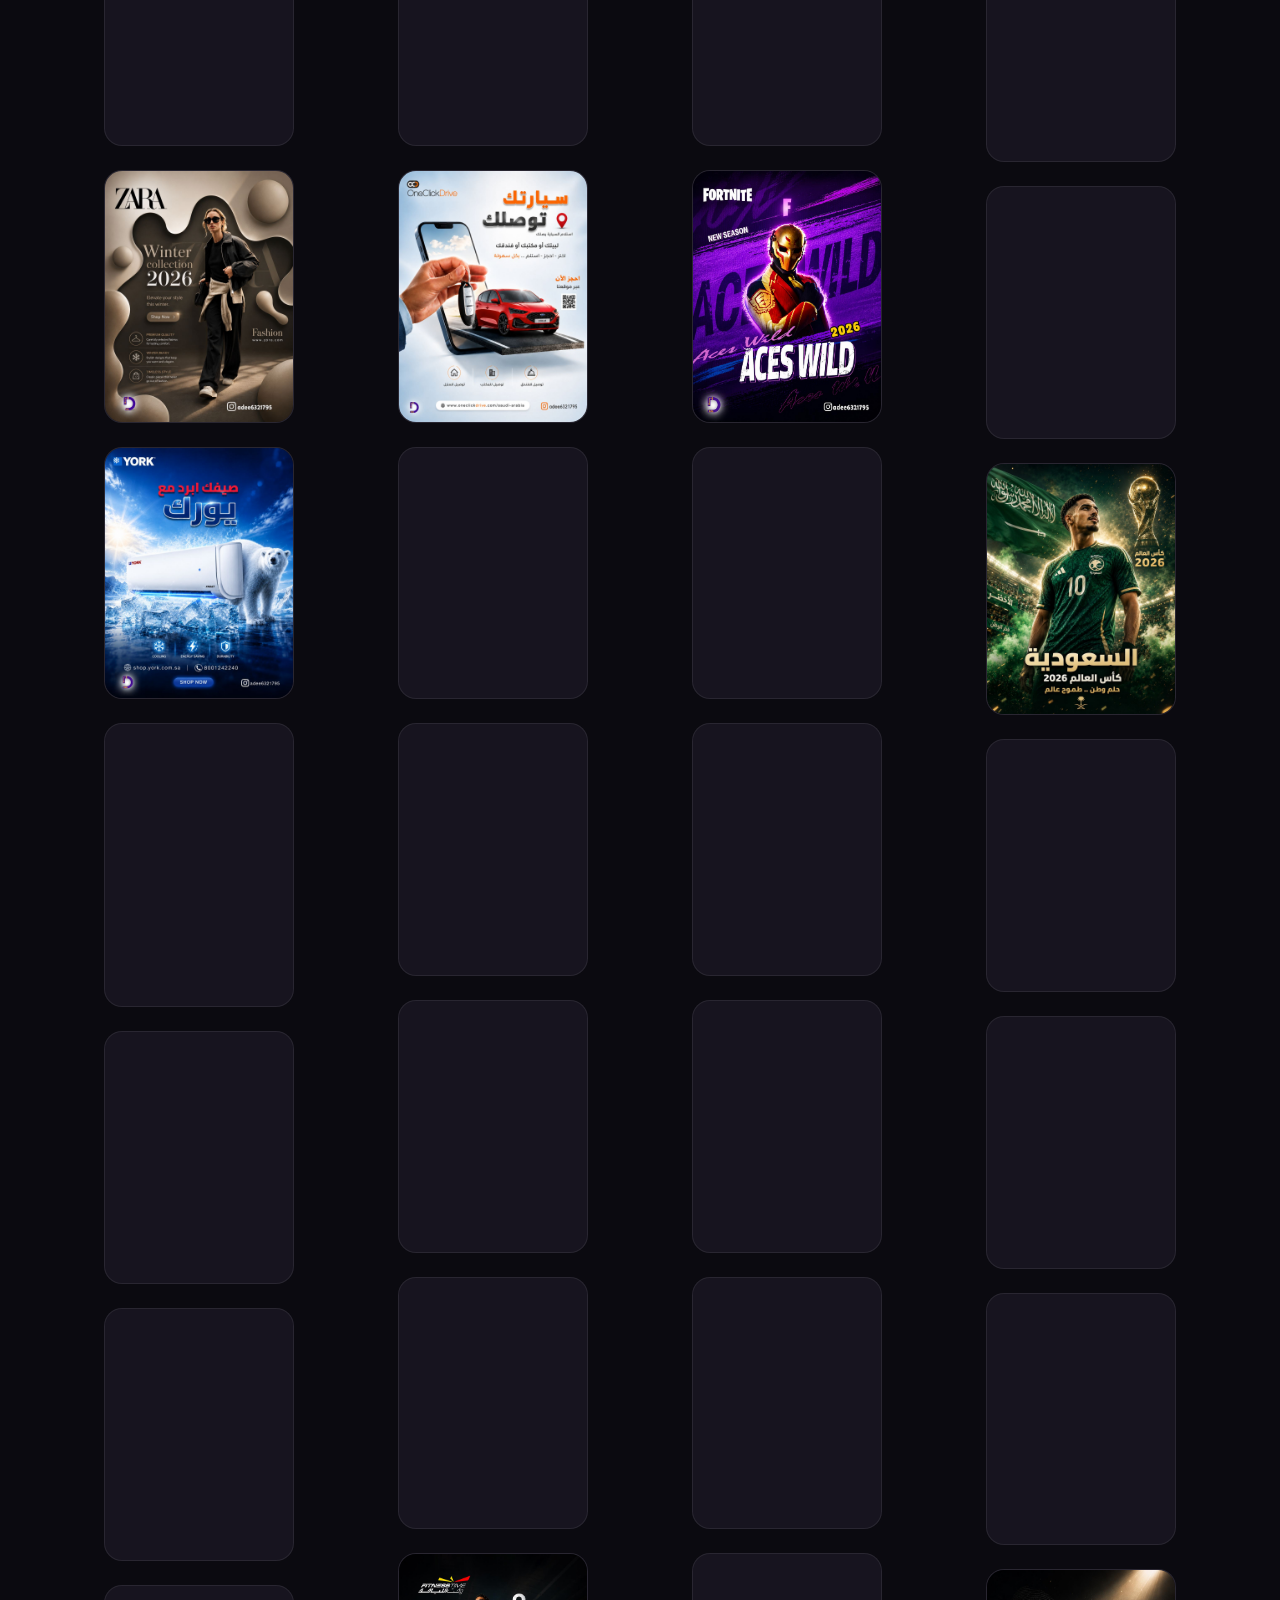
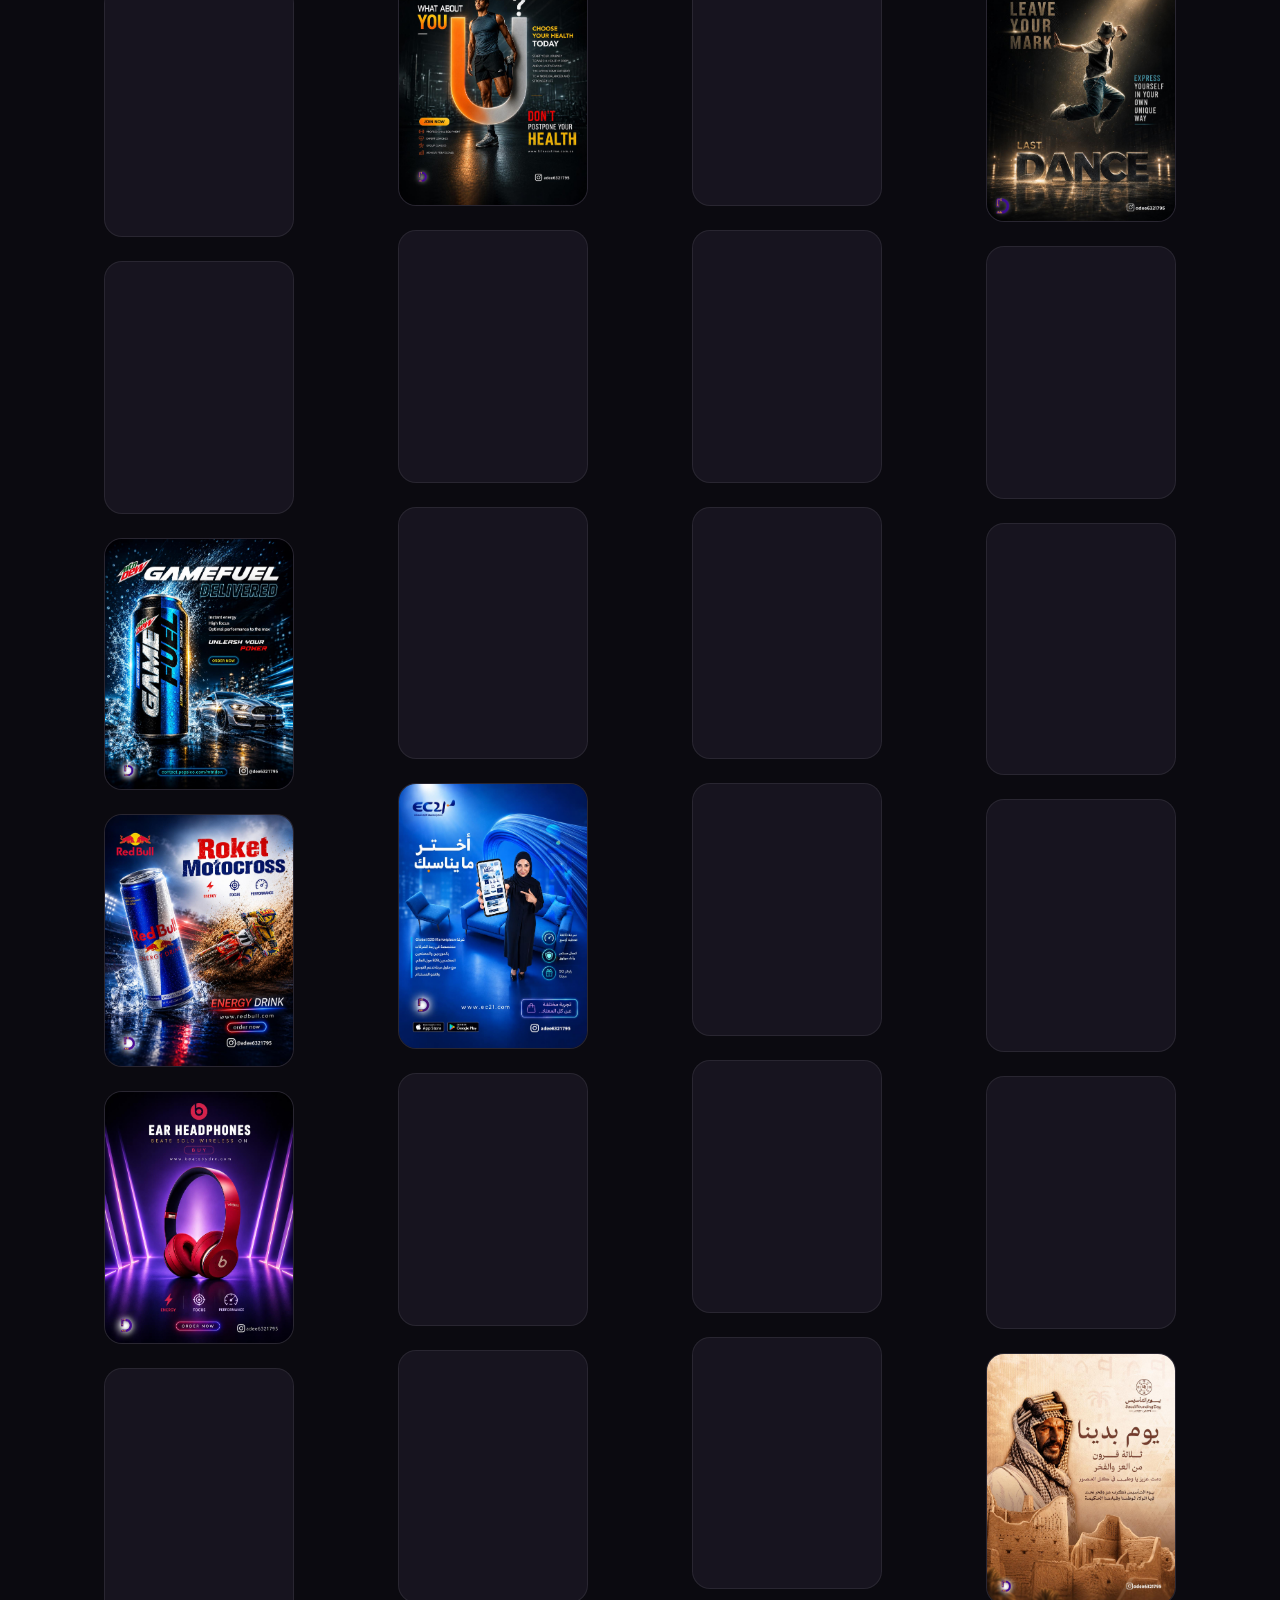
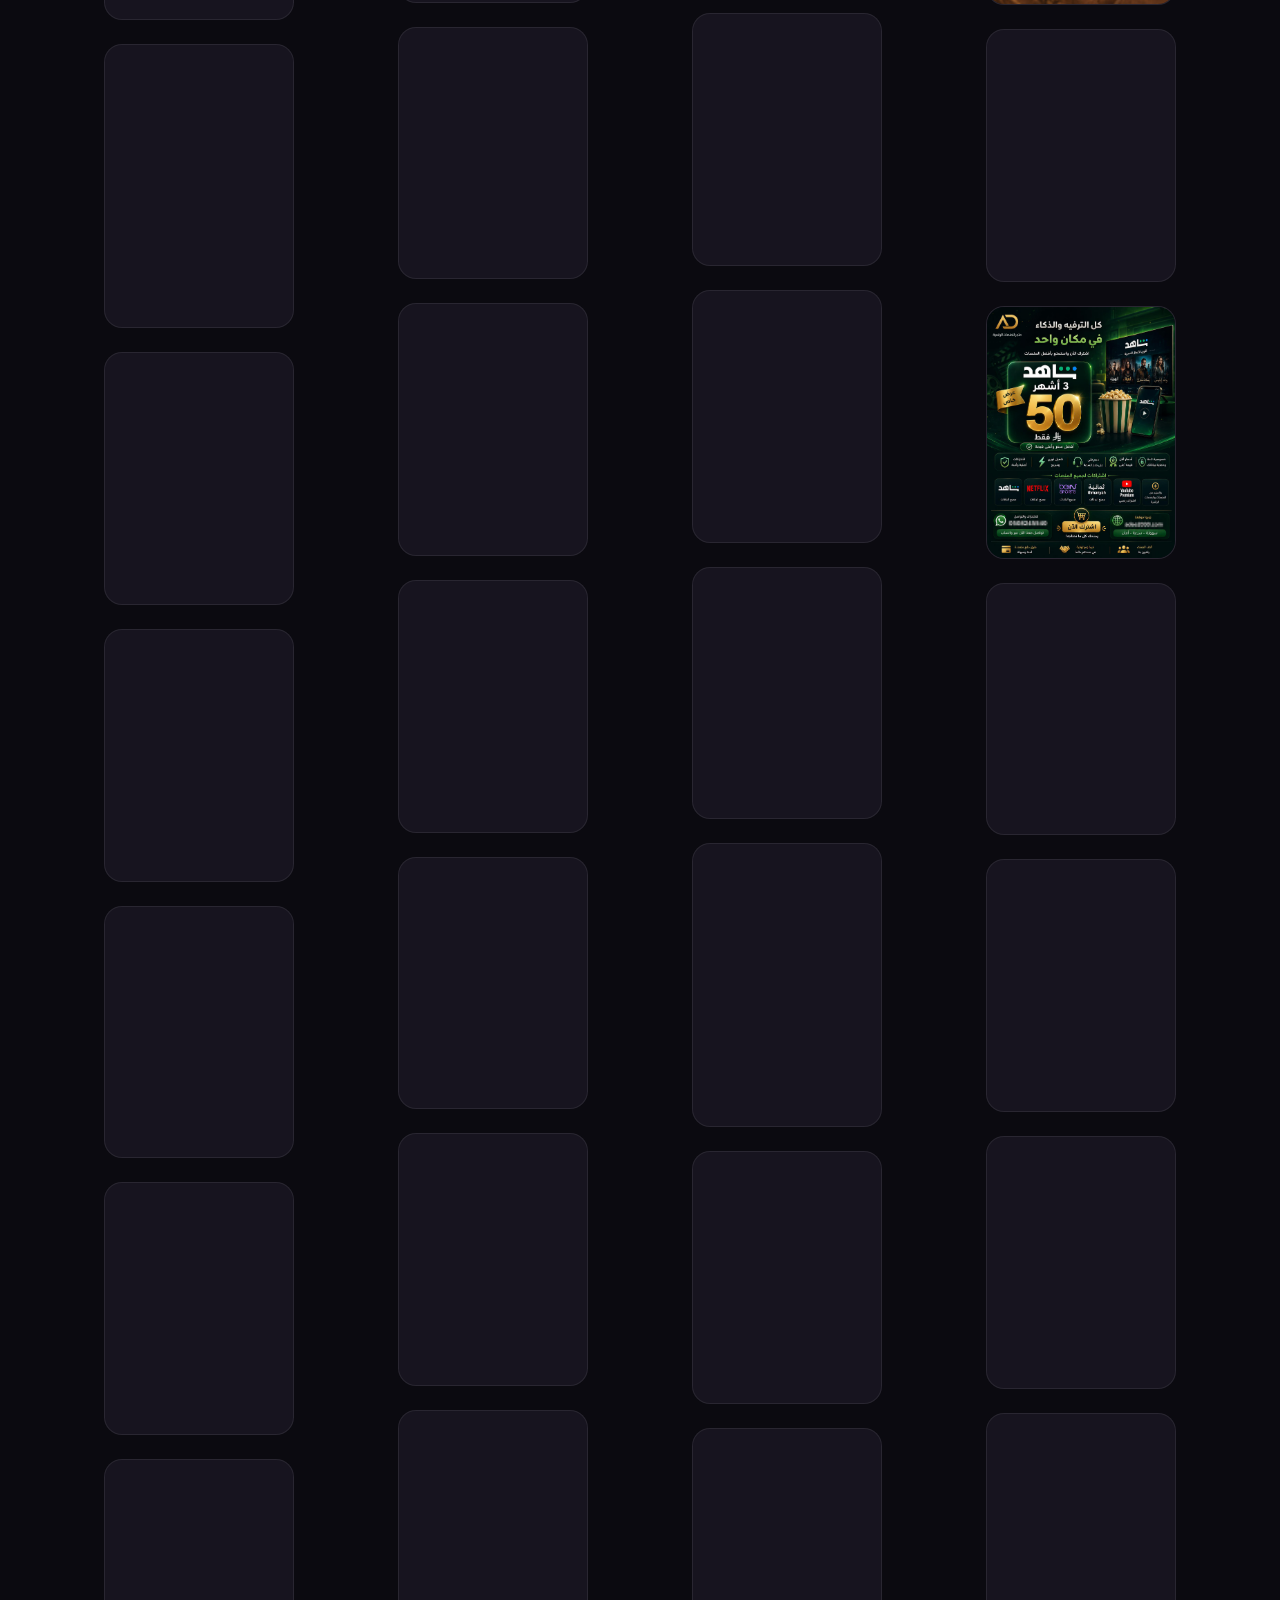
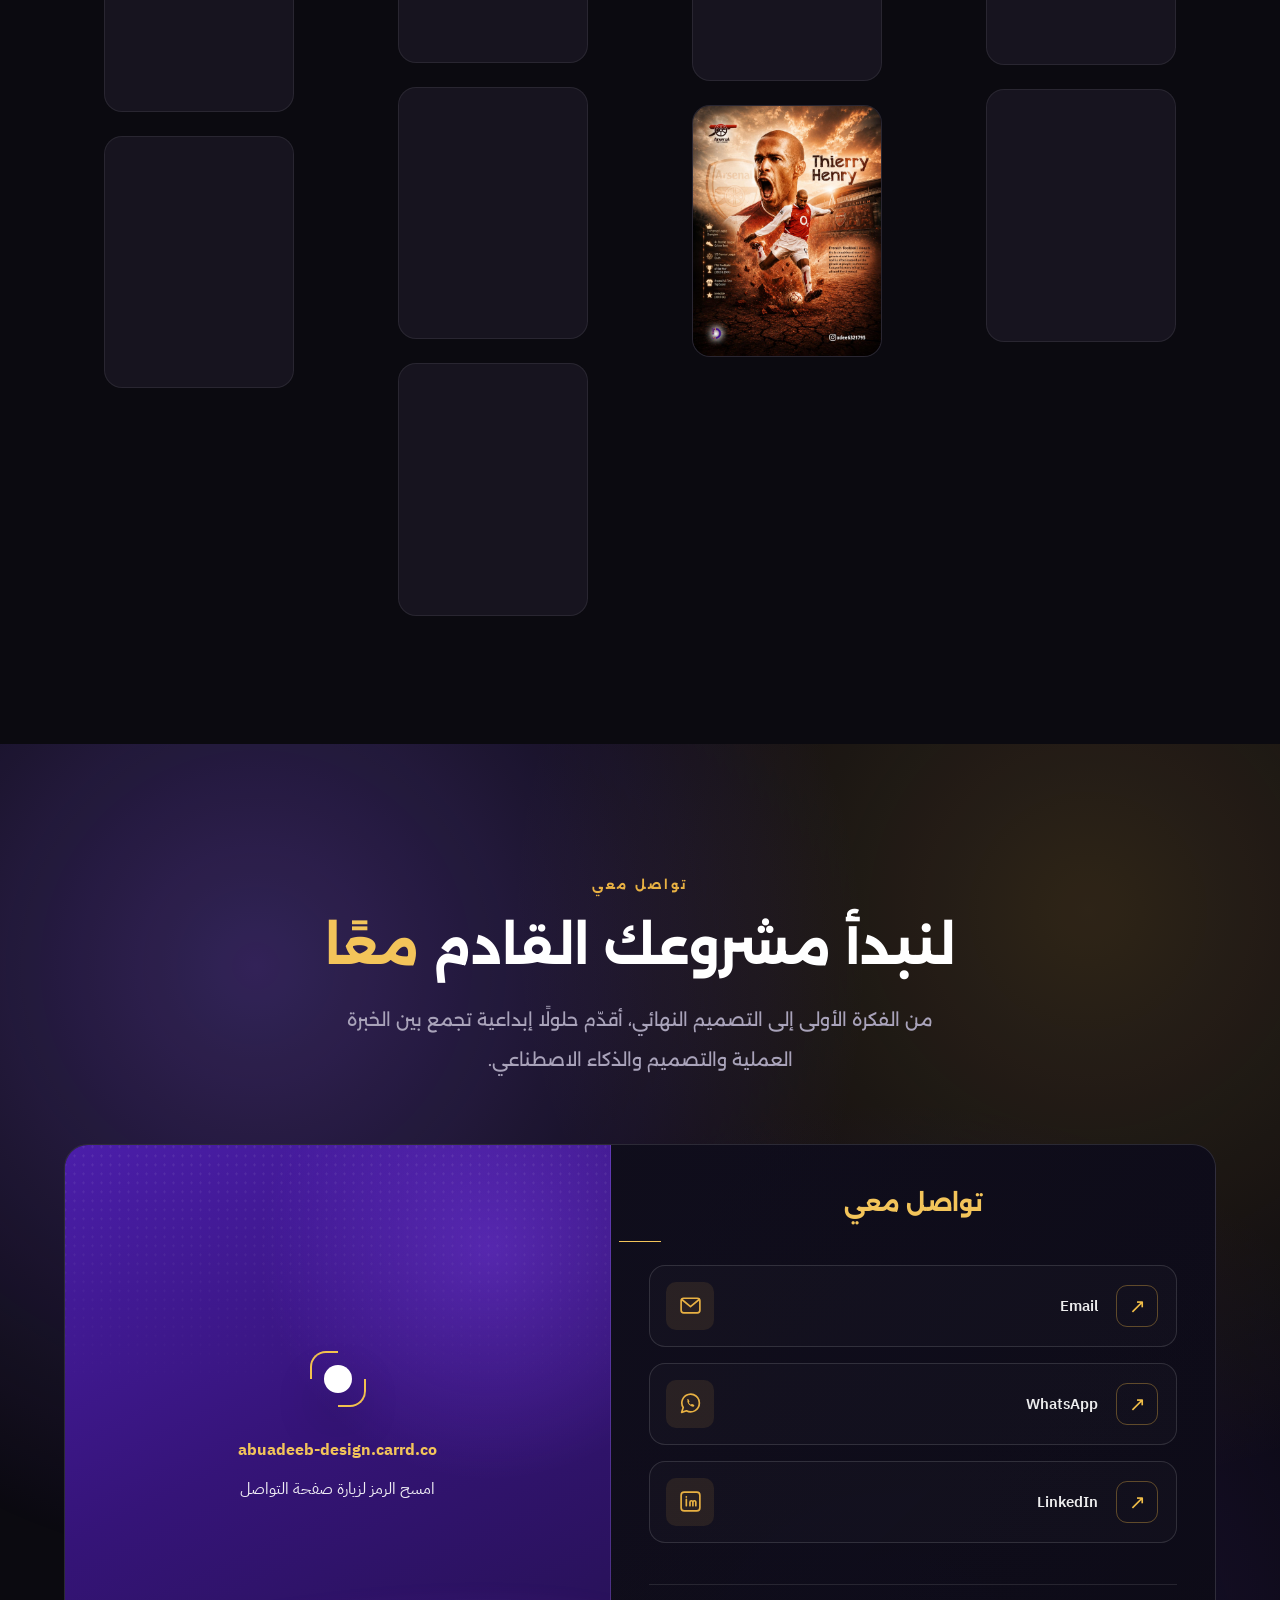
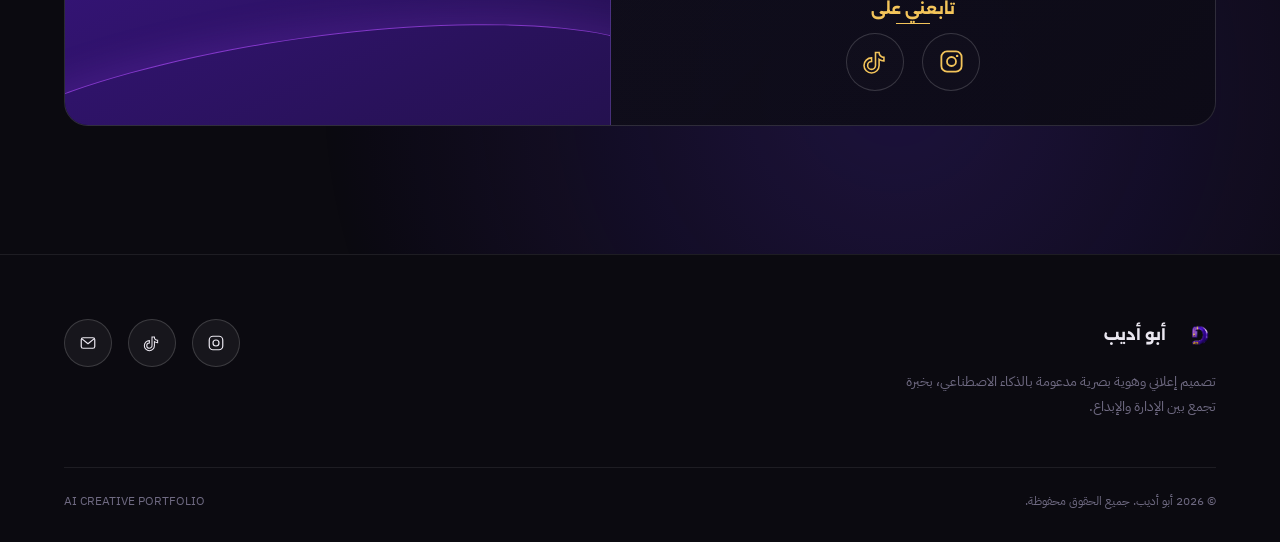
==== commit 36de8a8a: "Update index.html" ====
--- a/index.html
+++ b/index.html
@@ -268,7 +268,7 @@
             </span>
             <span>
               <span class="contact-row__label" data-i18n="contact.email">البريد الإلكتروني</span>
-              <span class="contact-row__value">adee632179@gmail.com</span>
+              
             </span>
           </a>
 
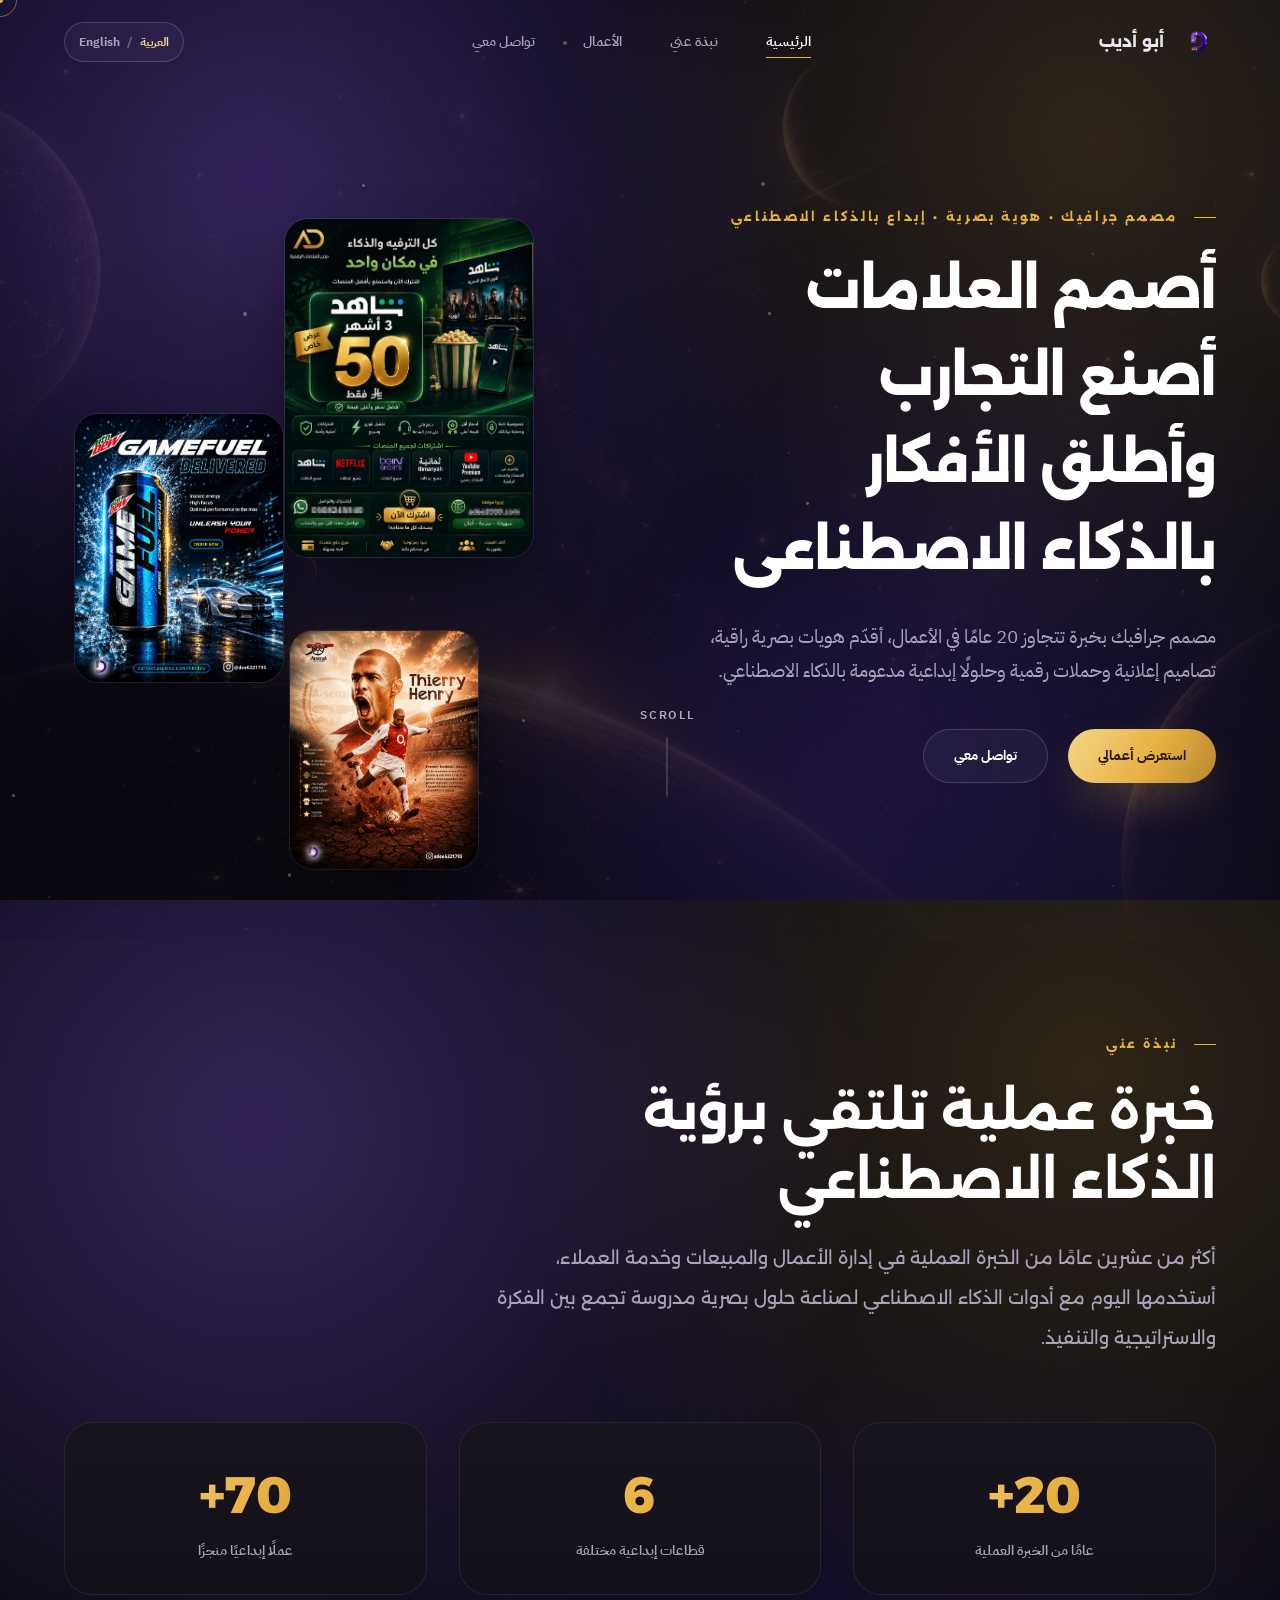
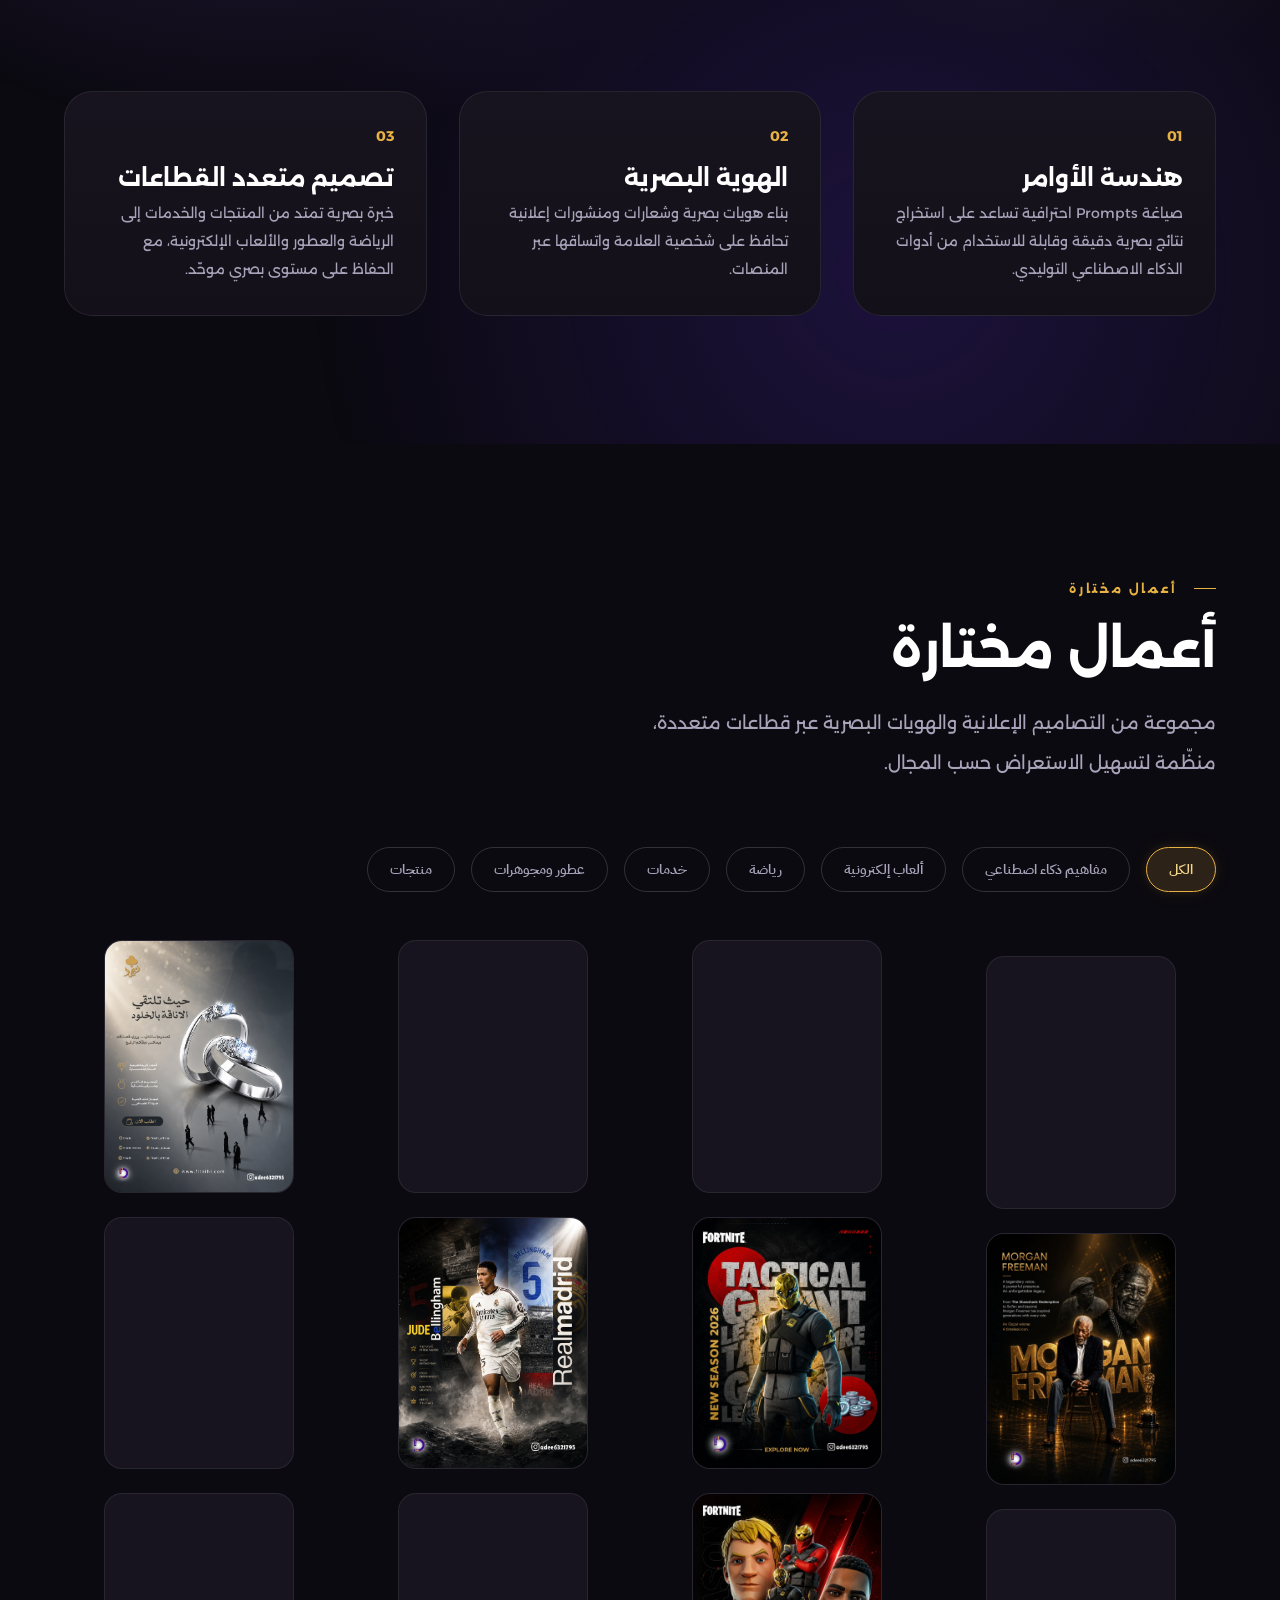
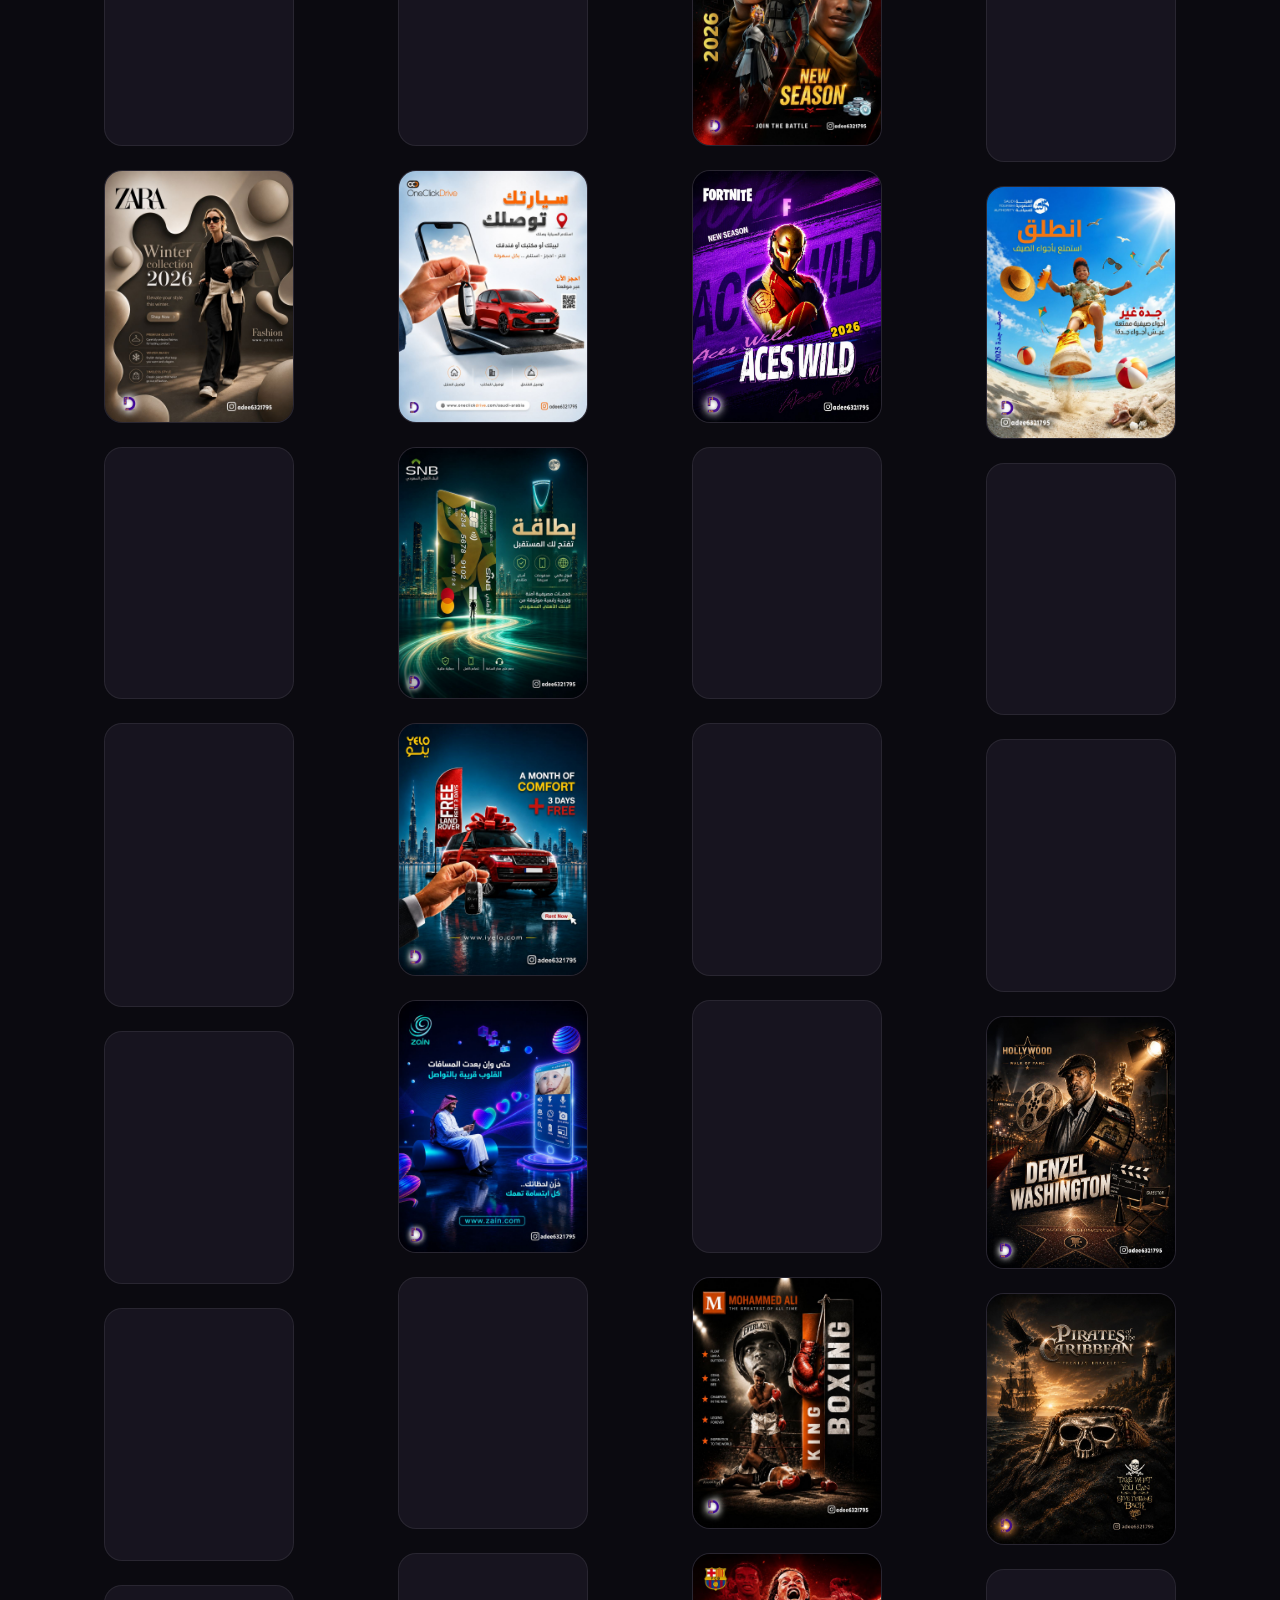
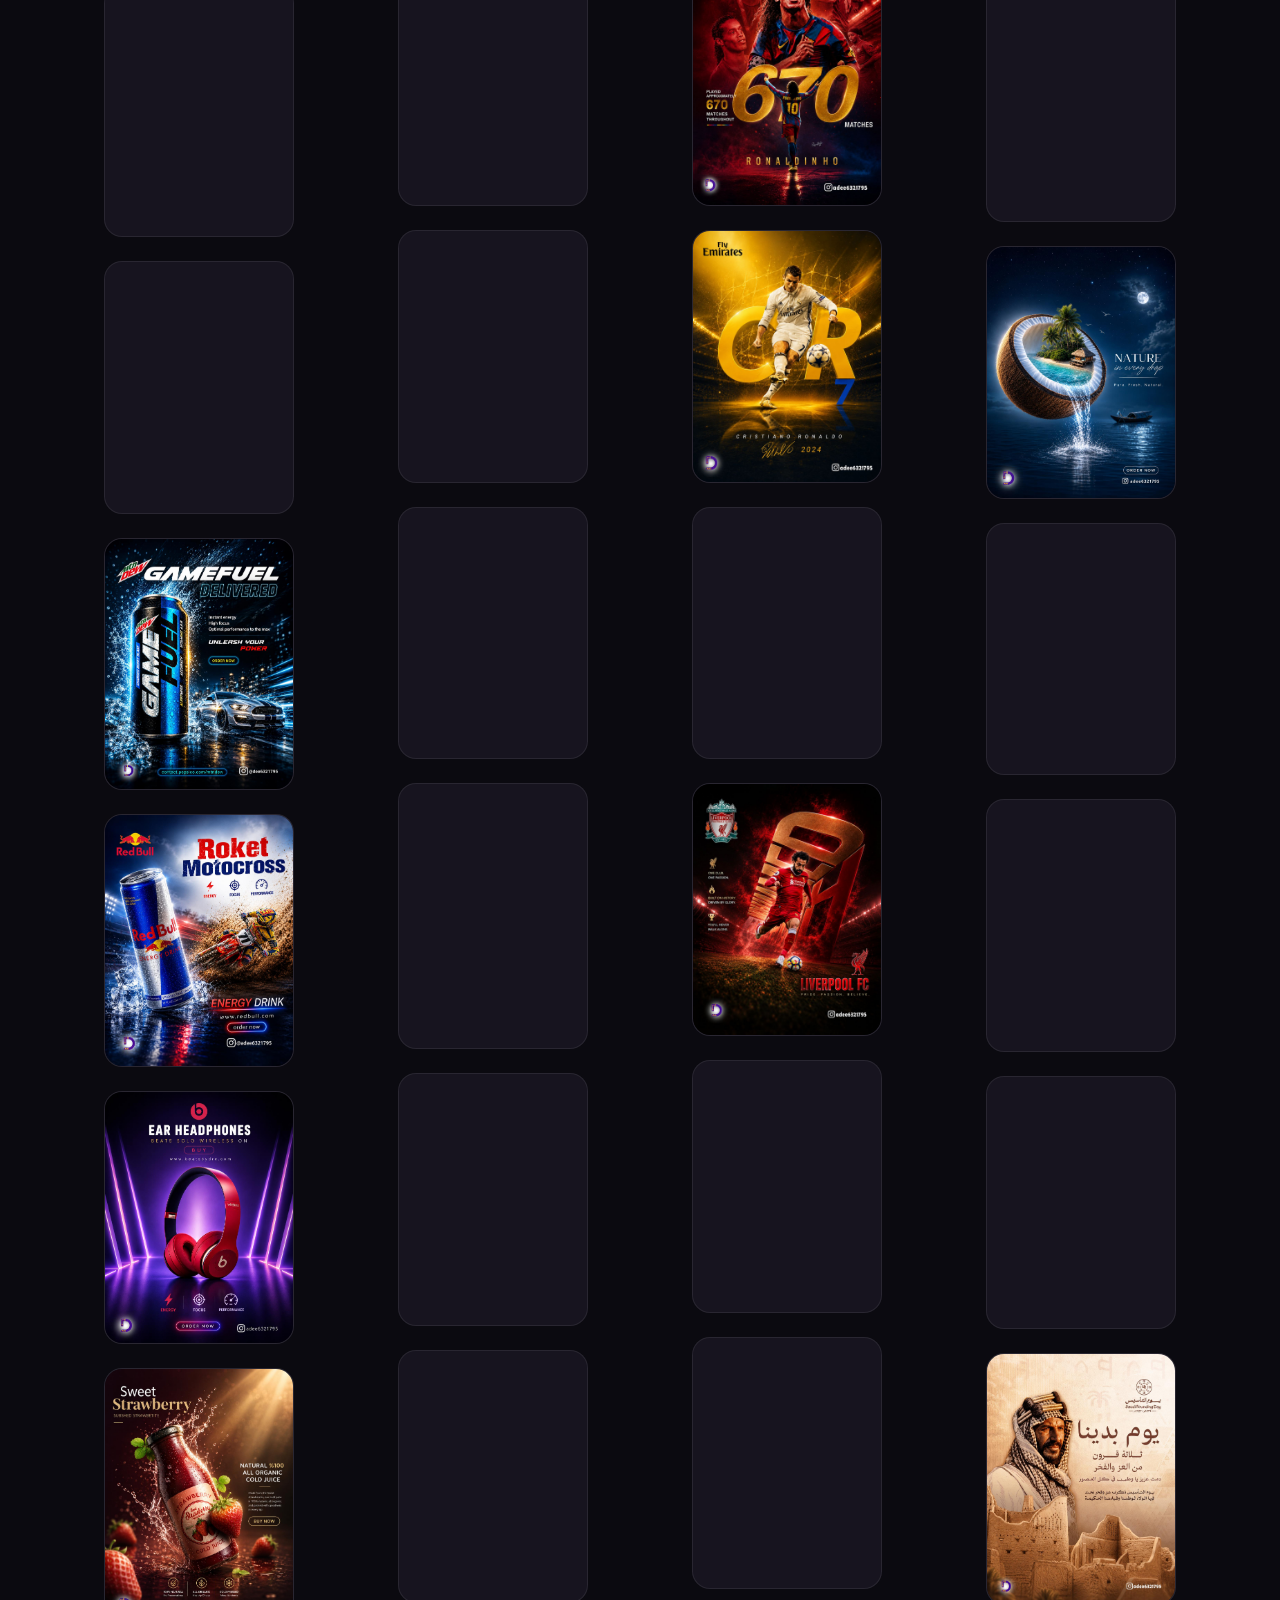
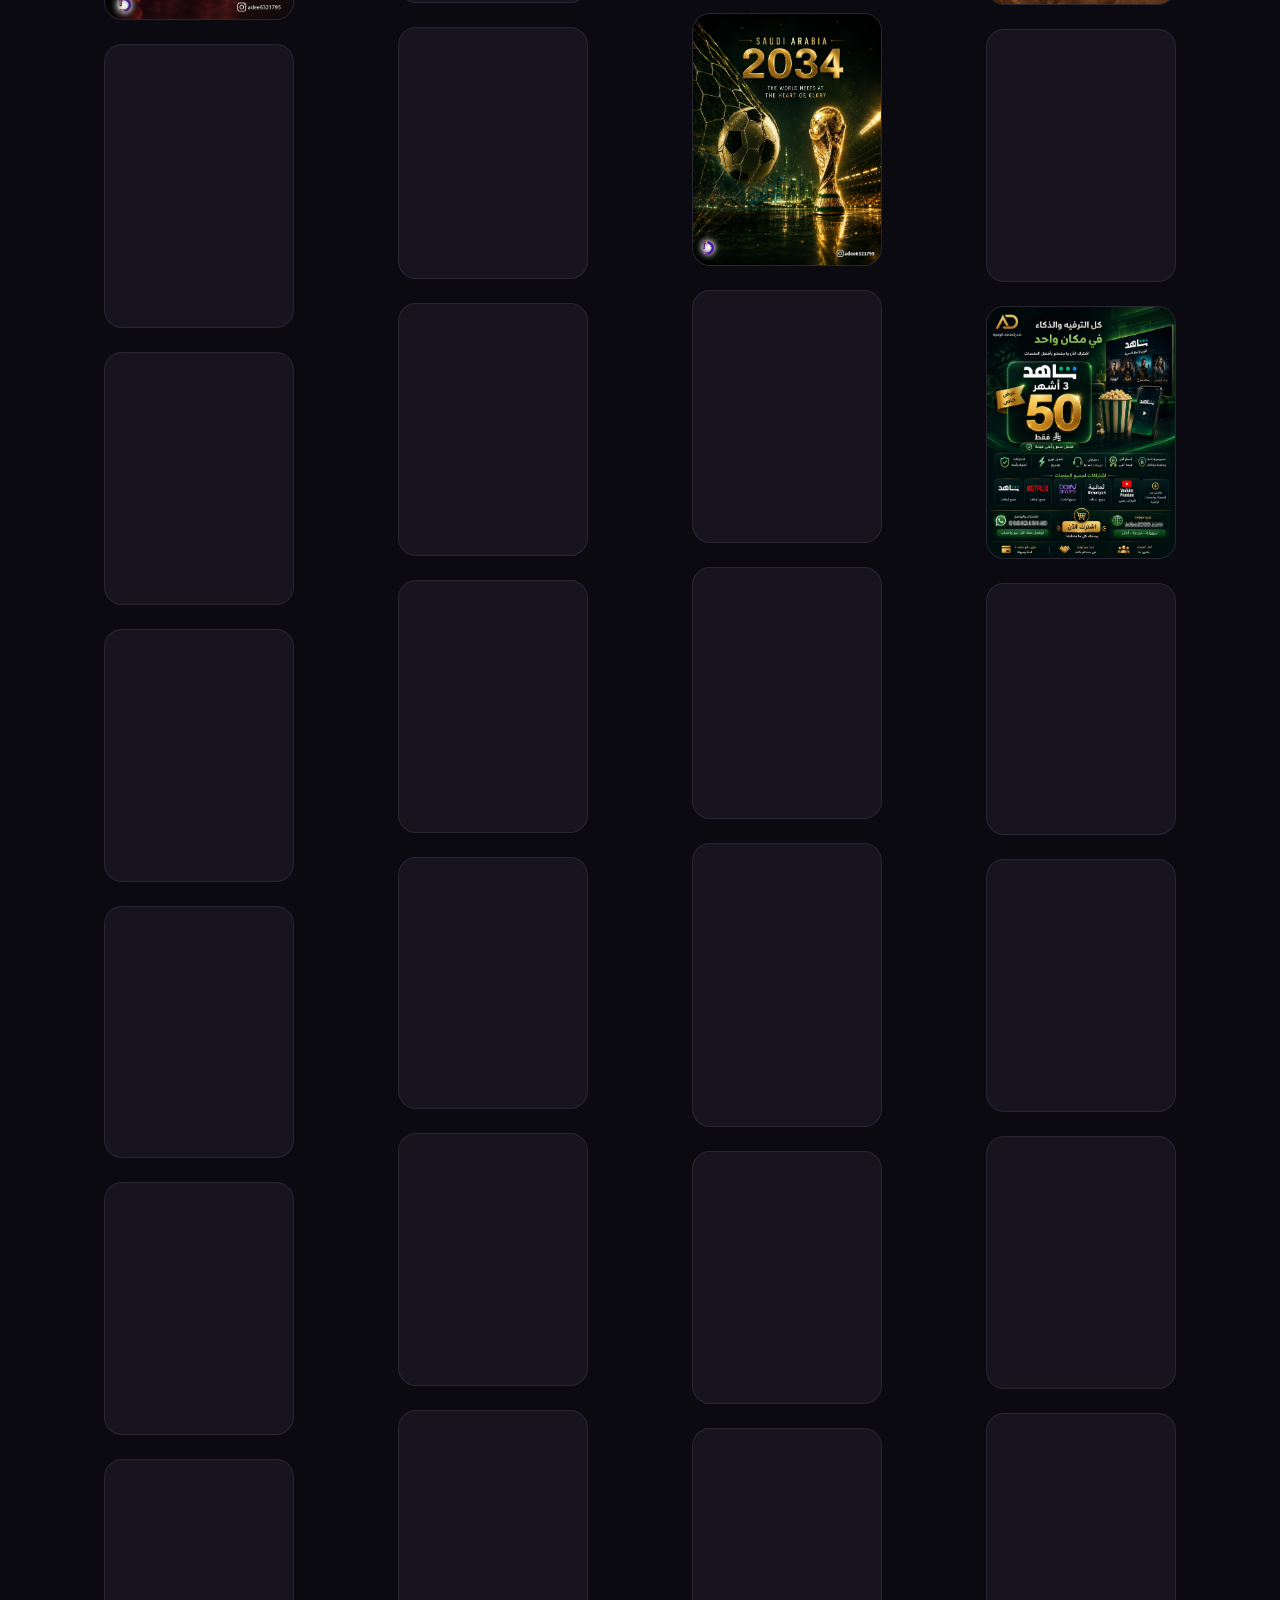
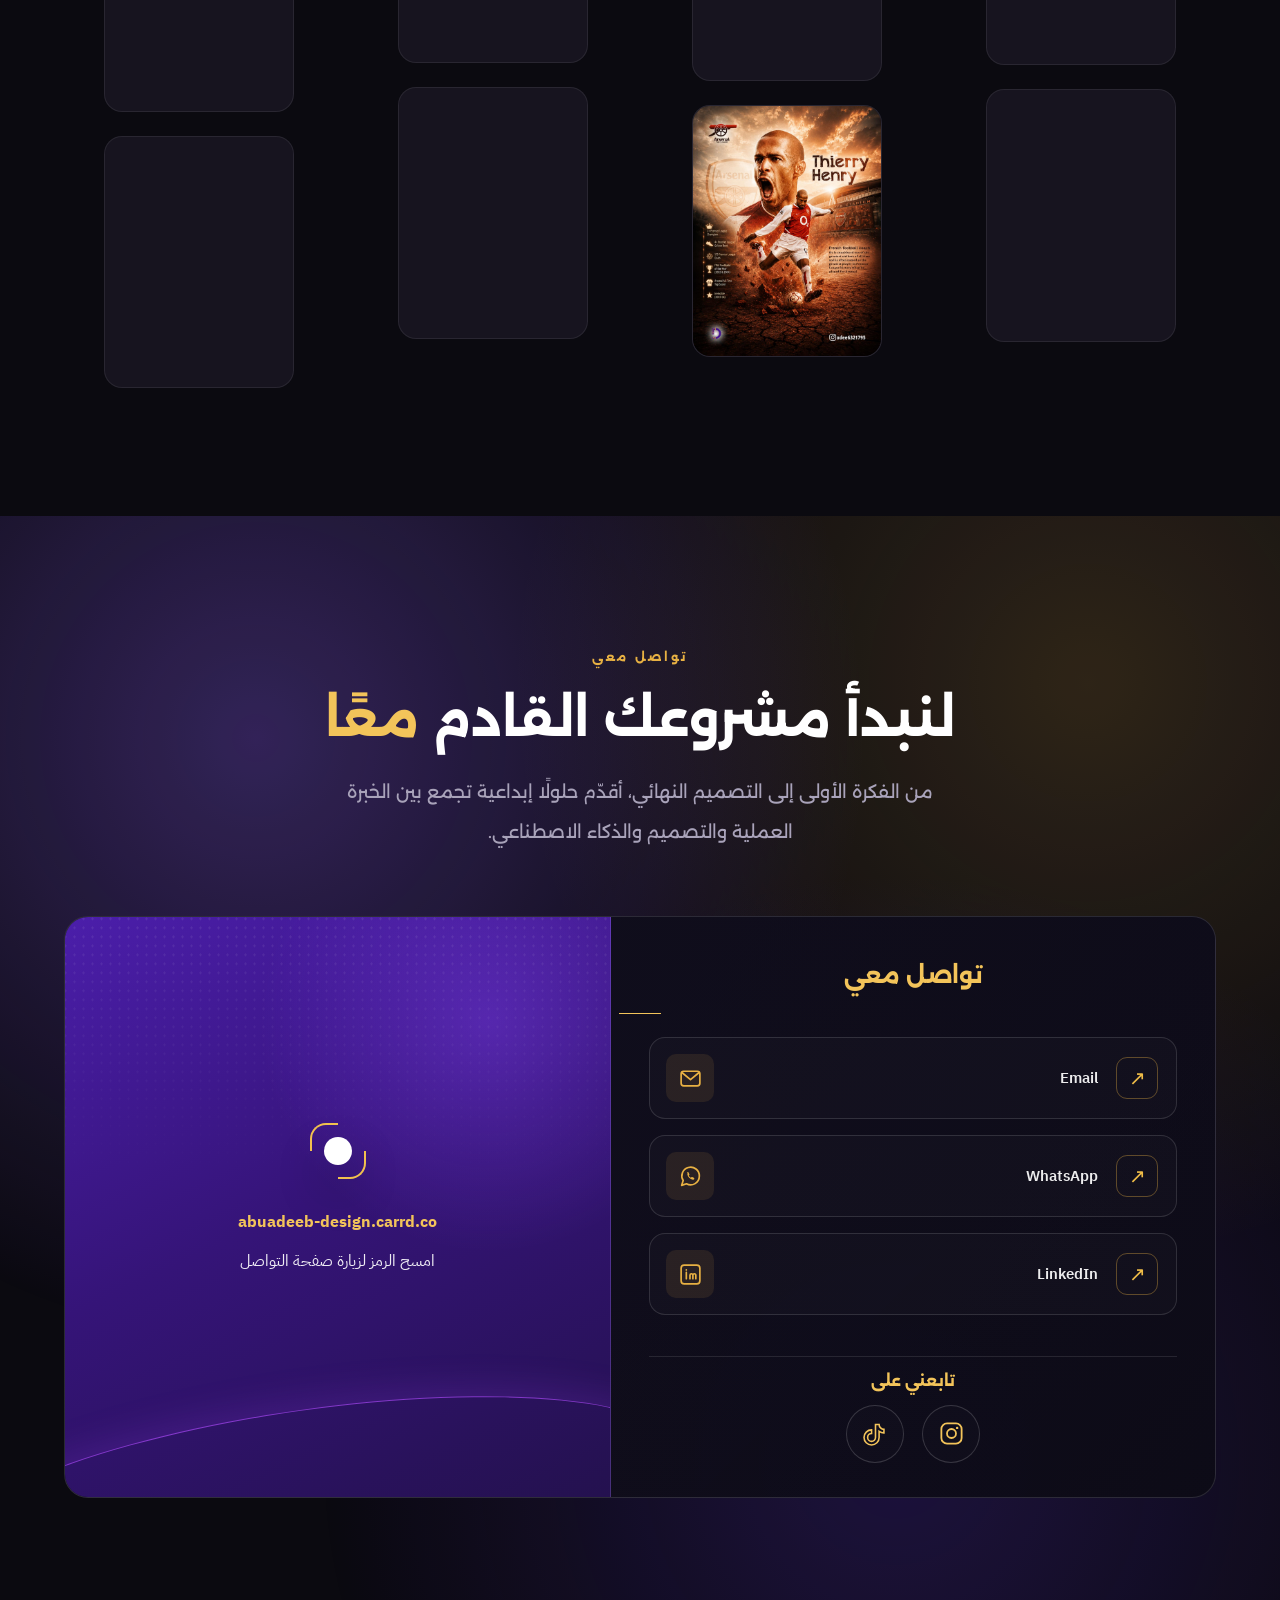
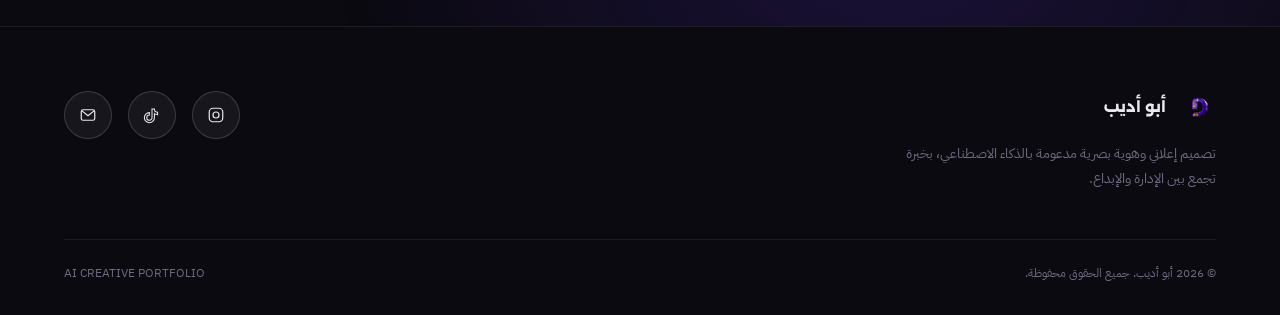
==== commit 56c200c1: "Final version - all fixes applied successfully" ====
--- a/index.html
+++ b/index.html
@@ -33,12 +33,59 @@
 <link rel="preconnect" href="https://cdnjs.cloudflare.com" crossorigin />
 <link rel="preload" as="image" href="assets/images/logo.png" />
 
-<!-- الأنماط -->
+<!-- الأنماط الأساسية -->
 <link rel="stylesheet" href="css/style.css" />
 <link rel="stylesheet" href="css/layout.css" />
 <link rel="stylesheet" href="css/components.css" />
 <link rel="stylesheet" href="css/animations.css" />
 <link rel="stylesheet" href="css/responsive.css" />
+
+<!-- حل نهائي وموحد لتنسيق وشفافية القائمة المنسدلة للجوال -->
+<style>
+@media (max-width: 900px) {
+    header.nav {
+        position: relative !important;
+        z-index: 1000 !important;
+    }
+    /* تدمير أي خلفية صلبة داخلية قد تعيق الشفافية */
+    #mobileMenu, #mobileMenu *, #mobileMenu div, #mobileMenu nav {
+        background-color: transparent !important;
+    }
+    /* فرض الخلفية الزجاجية والشفافة الموحدة */
+    #mobileMenu.nav__mobile {
+        background: rgba(15, 15, 22, 0.90) !important;
+        backdrop-filter: blur(16px) !important;
+        -webkit-backdrop-filter: blur(16px) !important;
+        position: absolute !important;
+        top: 100% !important;
+        left: 0 !important;
+        width: 100% !important;
+        display: flex !important;
+        flex-direction: column !important;
+        align-items: center !important;
+        padding: 15px 0 !important;
+        margin: 0 !important;
+        box-shadow: 0 20px 40px rgba(0, 0, 0, 0.85) !important;
+        border-bottom: 2px solid rgba(232, 177, 67, 0.35) !important;
+        z-index: 99999 !important;
+    }
+    #mobileMenu.nav__mobile a {
+        color: #ffffff !important;
+        font-size: 1.1rem !important;
+        padding: 12px 20px !important;
+        text-align: center !important;
+        display: block !important;
+        width: 100% !important;
+        text-decoration: none !important;
+        border-bottom: 1px solid rgba(255, 255, 255, 0.06) !important;
+        transition: background 0.3s ease, color 0.3s ease !important;
+    }
+    #mobileMenu.nav__mobile a:hover {
+        background: rgba(232, 177, 67, 0.15) !important;
+        color: #e8b143 !important;
+    }
+}
+</style>
 
 <!-- بيانات منظّمة (Schema.org) -->
 <script type="application/ld+json">
@@ -61,11 +108,7 @@
 
 <!-- ============== شاشة التحميل ============== -->
 <div class="loader" role="status" aria-live="polite">
-<img class="loader__logo"
-     src="assets/images/logo.png"
-     alt=""
-     width="400"
-     height="400" />
+  <img class="loader__logo" src="assets/images/logo.png" alt="" width="400" height="400" />
   <div class="loader__bar"><div class="loader__bar-fill"></div></div>
   <span class="loader__label" data-i18n="loader">جاري تحميل المعرض</span>
 </div>
@@ -98,7 +141,7 @@
         <span class="language-toggle__other">English</span>
       </button>
       <button class="nav__toggle" aria-label="فتح القائمة" aria-controls="mobileMenu" aria-expanded="false">
-      <span></span>
+        <span></span>
       </button>
     </div>
   </div>
@@ -118,65 +161,44 @@
     <div class="aurora-bg" aria-hidden="true"></div>
 
     <div class="container hero__container">
-    <div class="hero__content">
-      <span class="eyebrow" data-reveal="up" data-hero-eyebrow data-i18n="hero.eyebrow">
-  مصمم جرافيك • هوية بصرية • إبداع بالذكاء الاصطناعي
-</span>
-
-<h1 id="hero-title" class="hero__title" data-hero-title data-i18n-html="hero.title">
-  أصمم العلامات<br>
-  أصنع التجارب<br>
-  وأطلق الأفكار<br>
-  بالذكاء الاصطناعي
-</h1>
-
-<p class="hero__lead" data-hero-lead data-i18n="hero.lead">
-  مصمم جرافيك بخبرة تتجاوز 20 عامًا في الأعمال، أقدّم هويات بصرية راقية، تصاميم إعلانية وحملات رقمية وحلولًا إبداعية مدعومة بالذكاء الاصطناعي.
-</p>
-
-<div class="hero__cta" data-hero-cta>
-  <a href="#work" class="btn btn--primary" data-magnetic data-i18n="hero.portfolio">
-    استعرض أعمالي
-  </a>
-
-  <a href="#contact" class="btn btn--ghost" data-magnetic data-i18n="hero.contact">
-    تواصل معي
-  </a>
-</div>
-</div>
-    <div class="hero__visual" data-hero-visual aria-hidden="true">
-  <img class="hero__visual-img float"
-       data-parallax="0.15"
-       src="assets/images/ai-concepts-16.jpg"
-       alt=""
-       loading="eager"
-       width="1080"
-       height="1440" />
-
-  <img class="hero__visual-img float float--delay"
-       data-parallax="0.3"
-       src="assets/images/products-10.jpg"
-       alt=""
-       loading="eager"
-       width="1080"
-       height="1440" />
-
-  <img class="hero__visual-img float float--slow"
-       data-parallax="0.22"
-       src="assets/images/sports-14.jpg"
-       alt=""
-       loading="eager"
-       width="1080"
-       height="1440" />
-</div>
-
-    <div class="hero__scroll" data-hero-scroll>
-      <span data-i18n="hero.scroll">SCROLL</span>
-      <div class="hero__scroll-track"></div>
-    </div>
-</div> <!-- container -->
+      <div class="hero__content">
+        <span class="eyebrow" data-reveal="up" data-hero-eyebrow data-i18n="hero.eyebrow">
+          مصمم جرافيك • هوية بصرية • إبداع بالذكاء الاصطناعي
+        </span>
+
+        <h1 id="hero-title" class="hero__title" data-hero-title data-i18n-html="hero.title">
+          أصمم العلامات<br>
+          أصنع التجارب<br>
+          وأطلق الأفكار<br>
+          بالذكاء الاصطناعي
+        </h1>
+
+        <p class="hero__lead" data-hero-lead data-i18n="hero.lead">
+          مصمم جرافيك بخبرة تتجاوز 20 عامًا في الأعمال، أقدّم هويات بصرية راقية، تصاميم إعلانية وحملات رقمية وحلولًا إبداعية مدعومة بالذكاء الاصطناعي.
+        </p>
+
+        <div class="hero__cta" data-hero-cta>
+          <a href="#work" class="btn btn--primary" data-magnetic data-i18n="hero.portfolio">
+            استعرض أعمالي
+          </a>
+          <a href="#contact" class="btn btn--ghost" data-magnetic data-i18n="hero.contact">
+            تواصل معي
+          </a>
+        </div>
+      </div>
+
+      <div class="hero__visual" data-hero-visual aria-hidden="true">
+        <img class="hero__visual-img float" data-parallax="0.15" src="assets/images/ai-concepts-16.jpg" alt="" loading="eager" width="1080" height="1440" />
+        <img class="hero__visual-img float float--delay" data-parallax="0.3" src="assets/images/products-10.jpg" alt="" loading="eager" width="1080" height="1440" />
+        <img class="hero__visual-img float float--slow" data-parallax="0.22" src="assets/images/sports-14.jpg" alt="" loading="eager" width="1080" height="1440" />
+      </div>
+
+      <div class="hero__scroll" data-hero-scroll>
+        <span data-i18n="hero.scroll">SCROLL</span>
+        <div class="hero__scroll-track"></div>
+      </div>
+    </div>
   </section>
-
 
   <!-- ============== قسم النبذة ============== -->
   <section id="about" class="section" data-section-glow aria-labelledby="about-title">
@@ -239,7 +261,6 @@
       </div>
 
       <div class="filters" data-portfolio-filters role="tablist" aria-label="تصفية الأعمال حسب القطاع" data-i18n-aria="work.filtersAria"></div>
-
       <div class="masonry" data-portfolio-grid aria-live="polite"></div>
     </div>
   </section>
@@ -261,14 +282,12 @@
         </div>
 
         <div class="contact-list">
-
           <a class="contact-row" href="https://mail.google.com/mail/?view=cm&fs=1&to=adee632179%40gmail.com" target="_blank" rel="noopener" data-email-link="adee632179@gmail.com" data-cursor-hover>
             <span class="contact-row__icon">
               <svg width="20" height="20" viewBox="0 0 24 24" fill="none"><rect x="3" y="5" width="18" height="14" rx="2.5" stroke="#e8b143" stroke-width="1.6"/><path d="M4 6.5L12 13L20 6.5" stroke="#e8b143" stroke-width="1.6" stroke-linecap="round" stroke-linejoin="round"/></svg>
             </span>
             <span>
               <span class="contact-row__label" data-i18n="contact.email">البريد الإلكتروني</span>
-              
             </span>
           </a>
 
@@ -278,7 +297,6 @@
             </span>
             <span>
               <span class="contact-row__label" data-i18n="contact.whatsapp">واتساب</span>
-              
             </span>
           </a>
 
@@ -288,7 +306,6 @@
             </span>
             <span>
               <span class="contact-row__label" data-i18n="contact.linkedin">لينكدإن</span>
-              
             </span>
           </a>
 
@@ -375,5 +392,31 @@
 <script src="js/portfolio.js"></script>
 <script src="js/animations.js"></script>
 <script src="js/app.js"></script>
+
+<!-- السكربت الذكي (Mutation Observer) لمنع أي تداخل برمجي ولفرض الشفافية فورياً -->
+
 </body>
 </html>
+<script>
+    document.addEventListener("DOMContentLoaded", () => {
+        const toggleBtn = document.querySelector(".nav__toggle");
+        const menu = document.getElementById("mobileMenu");
+
+        if (toggleBtn && menu) {
+            toggleBtn.addEventListener("click", () => {
+                setTimeout(() => {
+                    menu.style.cssText += `
+                        background: rgba(15, 15, 22, 0.03) !important;
+                        backdrop-filter: blur(16px) !important;
+                        -webkit-backdrop-filter: blur(16px) !important;
+                        position: absolute !important;
+                        top: 100% !important;
+                        left: 0 !important;
+                        width: 100% !important;
+                        z-index: 99999 !important;
+                    `;
+                }, 10); // تطبيق الفلتر والخلفية بعد جزء من الثانية من فتح القائمة
+            });
+        }
+    });
+</script>
--- a/css/style.css
+++ b/css/style.css
@@ -2,7 +2,14 @@
    أبو أديب — نظام التصميم الأساسي (Design Tokens)
    ========================================================================== */
 
-
+@media (max-width: 768px) {
+    .hero__container, 
+    .hero__visual {
+        max-width: 100% !important;
+        overflow: hidden !important;
+        box-sizing: border-box !important;
+    }
+}
 
 :root {
   /* ---- الألوان: لوحة فاخرة مستوحاة من هوية الشعار (بنفسجي + ذهبي على خلفية غرافيت) ---- */
@@ -228,3 +235,38 @@
   transform: scale(1.03);
   will-change: transform;
 }
+/* الحل الجذري الشامل لإلغاء أي فراغ أو تمرير أفقي في الموقع بالكامل */
+html, body {
+    width: 100% !important;
+    max-width: 100% !important;
+    overflow-x: hidden !important;
+    position: relative !important;
+    margin: 0 !important;
+    padding: 0 !important;
+}
+
+/* إجبار جميع عناصر الموقع على الالتزام بعرض الشاشة وعدم تجاوزها */
+*, *:before, *:after {
+    box-sizing: border-box !important;
+}
+
+/* --- إصلاح أزرار معرض الصور (Lightbox) في الجوال --- */
+@media (max-width: 768px) {
+    
+    /* 1. رفع طبقة الأزرار لتكون في الأمام تماماً وفوق الصورة ولا يختفي منها شيء */
+    .lightbox__nav {
+        z-index: 99999 !important;
+    }
+
+    /* 2. ضبط مكان زر "السابق" ليكون في اليسار */
+    .lightbox__nav--prev {
+        left: 15px !important;
+        right: auto !important;
+    }
+
+    /* 3. ضبط مكان زر "التالي" ليكون في اليمين */
+    .lightbox__nav--next {
+        right: 15px !important;
+        left: auto !important;
+    }
+}
--- a/css/animations.css
+++ b/css/animations.css
@@ -1,4 +1,4 @@
-/* ==========================================================================
+/* ============================================================================
    نظام الحركة (Animation System)
    يعمل بالتكامل مع GSAP وScrollTrigger عبر js/animations.js
    الفئات هنا هي نقطة البداية (الحالة الأولية)، وGSAP يتولى التنفيذ
@@ -110,4 +110,24 @@
   body::before {
     animation: none;
   }
-}+}
+
+/* ============================================================================
+   HERO MOBILE — إصلاح نهائي مستقل عن GSAP
+   GSAP يضع data-hero-visual في حالة ابتدائية مخفية، لذلك على الشاشات
+   الصغيرة نعرض حاوية الصور مباشرة ولا نعتمد على توقيت الحركة.
+   ========================================================================== */
+@media (max-width: 900px) {
+  .hero__visual[data-hero-visual] {
+    opacity: 1 !important;
+    visibility: visible !important;
+    transform: none !important;
+  }
+}
+
+@media (max-width: 640px) {
+  html[dir="rtl"] .hero__title {
+    line-height: 1.30 !important;
+    letter-spacing: -0.015em !important;
+  }
+}
--- a/css/responsive.css
+++ b/css/responsive.css
@@ -1,4 +1,4 @@
-﻿/* ==========================================================================
+/* ============================================================================
    الاستجابة (Responsive) — تصميم مستقل لكل نطاق، لا تصغير آلي فقط
    ========================================================================== */
 
@@ -6,14 +6,58 @@
 @media (max-width: 1180px) { .masonry { columns: 3 220px; } .hero__stats { gap: var(--sp-4); } }
 @media (max-width: 900px) {
   :root { --nav-h: 72px; } .nav__links { display:none; } .nav__toggle { display:flex; } .grid--3 { grid-template-columns:1fr 1fr; } .masonry { columns:2 220px; }
-  .contact-panel { grid-template-columns:1fr; } .contact-list { grid-column:1; grid-row:1; } .qr-panel { grid-column:1; grid-row:2; padding:var(--sp-4); } .footer__top { flex-direction:column; gap:var(--sp-4); } .hero__visual { display:none; }
-}
-.nav__mobile { position:fixed; inset:var(--nav-h) 0 0; z-index:85; background:rgba(11,10,16,.98); backdrop-filter:blur(20px); display:flex; flex-direction:column; align-items:center; justify-content:center; gap:var(--sp-4); transform:translateY(-12px); opacity:0; visibility:hidden; transition:all var(--dur-base) var(--ease-out); }
-.nav__mobile.is-open { transform:translateY(0); opacity:1; visibility:visible; } .nav__mobile a { font-family:var(--f-display); font-size:1.4rem; font-weight:700; color:var(--c-ink-1); }
-body.menu-open .nav__toggle span { opacity:0; } body.menu-open .nav__toggle::before { transform:translateY(4.5px) rotate(45deg); } body.menu-open .nav__toggle::after { transform:translateY(-4.5px) rotate(-45deg); }
-@media (max-width:640px) { :root { --sp-7:4rem; --sp-8:5rem; } .grid--3,.grid--2 { grid-template-columns:1fr; } .masonry { columns:1; } .hero { padding-top:var(--nav-h); min-height:auto; padding-bottom:var(--sp-6); } .hero__cta { flex-direction:column; align-items:stretch; } .hero__cta .btn { justify-content:center; } .contact-list { padding:var(--sp-4); } .qr-panel { padding:var(--sp-4) var(--sp-3); } .lightbox__nav { width:42px;height:42px; } .lightbox__nav--prev { right:var(--sp-2); } .lightbox__nav--next { left:var(--sp-2); } .lightbox__close { top:var(--sp-2);left:var(--sp-2); } .lightbox__figure { max-width:92vw; } }
-@media (max-width:380px) { :root { --container-pad:1rem; } .section-title { font-size:1.9rem; } .btn { padding:13px 22px; font-size:.82rem; } }
-@media (max-width:900px) and (max-height:500px) and (orientation:landscape) { .hero { min-height:auto; padding-block:calc(var(--nav-h) + var(--sp-4)) var(--sp-4); } .hero__visual { display:none; } }
+  .contact-panel { grid-template-columns:1fr; } .contact-list { grid-column:1; grid-row:1; } .qr-panel { grid-column:1; grid-row:2; padding:var(--sp-4); } .footer__top { flex-direction:column; gap:var(--sp-4); }
+
+  /* Mobile Hero Visual — إبقاء الصور الثلاث ظاهرة مع الحفاظ على ترتيب الـHero */
+  .hero__visual {
+    display:block;
+    width:min(100%, 360px);
+    height:360px;
+    flex:0 0 360px;
+    margin-inline:auto;
+    order:2;
+  }
+}
+.nav__mobile { 
+    position: fixed; 
+    inset: var(--nav-h) 0 0; 
+    z-index: 85; 
+    /* قم بتعديل الرقم الأخير (0.85) للتحكم في مدى شفافية الخلفية */
+    background: rgba(11, 10, 16, 0.85); 
+    backdrop-filter: blur(20px); 
+    -webkit-backdrop-filter: blur(20px);
+    display: flex; 
+    flex-direction: column; 
+    align-items: center; 
+    justify-content: center; 
+    gap: var(--sp-4); 
+    transform: translateY(-12px); 
+    opacity: 0; 
+    visibility: hidden; 
+    transition: all var(--dur-base) var(--ease-out); 
+}
+
+.nav__mobile.is-open { 
+    transform: translateY(0); 
+    opacity: 1; 
+    visibility: visible; 
+} 
+
+.nav__mobile a { 
+    font-family: var(--f-display); 
+    font-size: 1.4rem; 
+    font-weight: 700; 
+    color: var(--c-ink-1); 
+}
+
+body.menu-open .nav__toggle span { opacity: 0; } 
+body.menu-open .nav__toggle::before { transform: translateY(4.5px) rotate(45deg); } 
+body.menu-open .nav__toggle::after { transform: translateY(-4.5px) rotate(-45deg); }
+@media (max-width:640px) { :root { --sp-7:4rem; --sp-8:5rem; } .grid--3,.grid--2 { grid-template-columns:1fr; } .masonry { columns:1; } .hero { padding-top:var(--nav-h); min-height:auto; padding-bottom:var(--sp-6); } .hero__cta { flex-direction:column; align-items:stretch; } .hero__cta .btn { justify-content:center; } .contact-list { padding:var(--sp-4); } .qr-panel { padding:var(--sp-4) var(--sp-3); } .lightbox__nav { width:42px;height:42px; } .lightbox__nav--prev { right:var(--sp-2); } .lightbox__nav--next { left:var(--sp-2); } .lightbox__close { top:var(--sp-2);left:var(--sp-2); } .lightbox__figure { max-width:92vw; }
+  .hero__visual { width:min(100%, 340px); height:340px; flex-basis:340px; }
+}
+@media (max-width:380px) { :root { --container-pad:1rem; } .section-title { font-size:1.9rem; } .btn { padding:13px 22px; font-size:.82rem; } .hero__visual { width:300px; height:320px; flex-basis:320px; } }
+@media (max-width:900px) and (max-height:500px) and (orientation:landscape) { .hero { min-height:auto; padding-block:calc(var(--nav-h) + var(--sp-4)) var(--sp-4); } .hero__visual { display:block; width:min(100%, 330px); height:300px; flex-basis:300px; } }
 @media print { .nav,.loader,.cursor-dot,.cursor-ring,.back-to-top,.scroll-progress { display:none!important; } body { background:#fff;color:#000; } }
 @media (max-width:900px) { .nav__actions { gap:8px; } .language-toggle { min-height:38px;padding-inline:11px; } html[dir=rtl] .hero__container,html[dir=ltr] .hero__container { flex-direction:column;align-items:stretch; } html[dir=rtl] .hero__content,html[dir=ltr] .hero__content { text-align:center; } html[dir=rtl] .hero__visual,html[dir=ltr] .hero__visual { margin-inline:auto;order:2; } html[dir=rtl] .hero__cta,html[dir=ltr] .hero__cta { justify-content:center; } }
 @media (max-width:640px) { .language-toggle { font-size:.68rem;min-height:36px;padding-inline:10px; } html[dir=rtl] .hero__title { letter-spacing:-.025em;line-height:1.18;font-weight:420; } html[dir=rtl] #about .section-lead,html[dir=rtl] #about .card__text { line-height:2.05; } }
@@ -23,8 +67,9 @@
 @media (min-width:901px){
 #contact .contact-panel{direction:ltr;grid-template-columns:minmax(390px,.95fr) minmax(0,1.05fr);min-height:580px;border-radius:24px;background:linear-gradient(135deg,rgba(21,18,36,.96),rgba(13,11,23,.98));border:1px solid rgba(255,255,255,.12);overflow:hidden;}
 #contact .qr-panel{grid-column:1;grid-row:1;position:relative;isolation:isolate;min-height:580px;padding:48px 36px;overflow:hidden;background:radial-gradient(circle at 78% 18%,rgba(139,72,255,.34),transparent 36%),linear-gradient(155deg,#4b1eaa 0%,#351478 48%,#24114f 100%);border:0;border-right:1px solid rgba(255,255,255,.12);}
-#contact .qr-panel::before{content:"";position:absolute;inset:0;z-index:-1;opacity:.34;background-image:radial-gradient(rgba(255,255,255,.24) 1.2px,transparent 1.2px);background-size:9px 9px;background-position:58% 9%;mask-image:linear-gradient(to bottom,#000 0%,transparent 46%);-webkit-mask-image:linear-gradient(to bottom,#000 0%,transparent 46%)}
-#contact .qr-panel::after{content:"";position:absolute;z-index:-1;width:135%;height:180px;left:-22%;bottom:-92px;border:1px solid rgba(177,76,255,.65);border-radius:50%;transform:rotate(-8deg);box-shadow:0 -12px 32px rgba(168,70,255,.15)}
+#contact .qr-panel::before,#contact .qr-panel::after{content:"";position:absolute;z-index:-1;}
+#contact .qr-panel::before{inset:0;opacity:.34;background-image:radial-gradient(rgba(255,255,255,.24) 1.2px,transparent 1.2px);background-size:9px 9px;background-position:58% 9%;mask-image:linear-gradient(to bottom,#000 0%,transparent 46%);-webkit-mask-image:linear-gradient(to bottom,#000 0%,transparent 46%)}
+#contact .qr-panel::after{width:135%;height:180px;left:-22%;bottom:-92px;border:1px solid rgba(177,76,255,.65);border-radius:50%;transform:rotate(-8deg);box-shadow:0 -12px 32px rgba(168,70,255,.15)}
 #contact .qr-panel__box{position:relative;z-index:1;padding:14px;border-radius:18px;background:#fff;box-shadow:0 22px 50px rgba(0,0,0,.32)}
 #contact .qr-panel__box::before,#contact .qr-panel__box::after{content:"";position:absolute;width:28px;height:28px;border-color:#f2c14e;border-style:solid}
 #contact .qr-panel__box::before{left:-14px;top:-14px;border-width:2px 0 0 2px;border-radius:16px 0 0 0}
@@ -44,7 +89,6 @@
 #contact .contact-row__value{width:100%;margin-top:3px;color:rgba(255,255,255,.96);font-size:1rem;font-weight:600;direction:ltr;text-align:right;line-height:1.5;white-space:nowrap;overflow:hidden;text-overflow:ellipsis}
 #contact .contact-social{position:relative;display:flex;align-items:center;justify-content:center;gap:18px;width:100%;margin-top:auto;padding:48px 0 0;border-top:1px solid rgba(255,255,255,.10)}
 #contact .contact-social::before{content:"تابعني على";position:absolute;top:12px;left:50%;transform:translateX(-50%);color:#f3c45a;font-family:var(--f-display);font-size:.98rem;font-weight:700;white-space:nowrap}
-#contact .contact-social::after{content:"";position:absolute;top:38px;left:50%;width:34px;height:1px;transform:translateX(-50%);background:#f3c45a}
 #contact .contact-social__link{width:58px;height:58px;border-radius:50%;border:1px solid rgba(255,255,255,.16);color:#f3c45a;background:rgba(255,255,255,.012)} #contact .contact-social__link svg{width:27px;height:27px}
 }
 @media(max-width:900px){
@@ -54,11 +98,276 @@
 html[dir=ltr] #contact .contact-list::before{content:"Contact Me"}html[dir=ltr] #contact .contact-social::before{content:"Follow me on"}
 
 /* CONTACT TITLE — سطر واحد + إبراز كلمة معًا */
-#contact .section-title {
-  white-space: nowrap;
-}
-
-#contact .contact-title-accent {
-  color: #f3c45a;
-  display: inline;
+#contact .section-title { white-space: normal; text-align: center; max-width: 700px; margin-left: auto; margin-right: auto; }
+html[dir="rtl"] #contact .section-title { white-space: nowrap; }
+#contact .contact-title-accent { color: #f3c45a; display: inline; }
+
+/* ============================================================================
+   MOBILE HERO V2 — ترتيب بصري صحيح: العنوان ← الوصف ← الصور ← الأزرار
+   ========================================================================== */
+@media (max-width: 900px) {
+  .hero__container {
+    display:flex;
+    flex-direction:column;
+    align-items:stretch;
+    justify-content:flex-start;
+    gap:0;
+  }
+  .hero__content {
+    display:contents;
+    max-width:none;
+  }
+  .hero__content > .eyebrow {
+    order:1;
+    width:100%;
+    text-align:center;
+    justify-content:center;
+    margin-bottom:18px;
+  }
+  .hero__content > .hero__title {
+    order:2;
+    width:100%;
+    text-align:center;
+    margin-bottom:20px;
+  }
+  .hero__content > .hero__lead {
+    order:3;
+    width:100%;
+    max-width:620px;
+    margin:0 auto 22px;
+    text-align:center;
+  }
+  .hero__visual {
+    order:4 !important;
+    width:min(100%, 340px);
+    height:340px;
+    flex:0 0 340px;
+    margin:0 auto 24px;
+  }
+  .hero__content > .hero__cta {
+    order:5;
+    width:100%;
+    margin-bottom:8px;
+  }
+  .hero__scroll {
+    order:6;
+  }
+}
+
+@media (max-width:640px) {
+  html[dir="rtl"] .hero__title {
+    line-height:1.30 !important;
+    letter-spacing:-0.015em !important;
+  }
+  html[dir="rtl"] .hero__lead {
+    line-height:1.85;
+  }
+  .hero__visual {
+    width:min(100%, 330px);
+    height:330px;
+    flex-basis:330px;
+  }
+}
+
+@media (max-width:900px) and (max-height:500px) and (orientation:landscape) {
+  .hero__visual {
+    width:min(100%, 300px);
+    height:280px;
+    flex-basis:280px;
+    margin-bottom:18px;
+  }
+  .hero__content > .hero__title {
+    margin-bottom:12px;
+  }
+  .hero__content > .hero__lead {
+    margin-bottom:14px;
+  }
+}
+
+@media (max-width: 768px) {
+    .hero__container {
+        display: flex !important;
+        flex-direction: column !important;
+        align-items: center !important;
+        padding-top: 10px !important;
+        padding-bottom: 30px !important;
+        width: 100% !important;
+        box-sizing: border-box;
+    }
+    .hero__content {
+        text-align: center !important;
+        width: 100% !important;
+        margin-bottom: 5px !important;
+    }
+    .hero__visual {
+        position: relative !important;
+        width: 320px !important;
+        height: 260px !important;
+        margin: 5px auto 15px auto !important;
+        display: block !important;
+        direction: ltr !important; 
+    }
+    .hero__visual-img:nth-child(1) {
+        position: absolute !important;
+        top: 0px !important;
+        left: 10px !important;
+        width: 135px !important;
+        height: auto !important;
+        z-index: 1;
+        border-radius: 10px !important;
+    }
+    .hero__visual-img:nth-child(2) {
+        position: absolute !important;
+        top: 110px !important;
+        left: 20px !important;
+        width: 145px !important;
+        height: auto !important;
+        z-index: 2;
+        border-radius: 10px !important;
+    }
+    .hero__visual-img:nth-child(3) {
+        position: absolute !important;
+        top: 15px !important;
+        right: 10px !important;
+        width: 145px !important;
+        height: auto !important;
+        z-index: 3;
+        border-radius: 10px !important;
+    }
+    .hero__scroll {
+        display: none !important;
+    }
+    .hero__cta {
+        position: relative !important;
+        display: flex !important;
+        flex-direction: row !important;
+        justify-content: center !important;
+        align-items: center !important;
+        gap: 12px !important;
+        width: 100% !important;
+        margin-top: 15px !important;
+        z-index: 10;
+    }
+    .hero__cta .btn {
+        flex: 1;
+        max-width: 155px;
+        padding: 10px 12px !important;
+        font-size: 0.85rem !important;
+        text-align: center;
+    }
+}
+
+/* ============================================================================
+   تعديل قائمة الجوال النهائي والصحيح (إلغاء تأثير inset القديم تماماً)
+   ========================================================================== */
+@media (max-width: 768px) {
+    header.nav {
+        position: relative !important;
+        z-index: 1000 !important;
+    }
+
+    @media (max-width: 900px) {
+    /* 1. جعل عنصر القائمة الأساسي شفافاً تماماً لكسر سيطرة الجافاسكريبت */
+    .nav__mobile, #mobileMenu.nav__mobile {
+        background: transparent !important;
+        background-color: transparent !important;
+        position: absolute !important;
+        top: 100% !important;
+        left: 0 !important;
+        right: auto !important;
+        bottom: auto !important;
+        inset: unset !important;
+        height: auto !important;
+        display: flex !important;
+        flex-direction: column !important;
+        align-items: center !important;
+        justify-content: flex-start !important;
+        padding: 15px 0 !important;
+        margin: 0 !important;
+        box-shadow: 0 20px 40px rgba(0, 0, 0, 0.5) !important;
+        border-bottom: 2px solid rgba(232, 177, 67, 0.3) !important;
+        z-index: 999999 !important;
+    }
+
+    /* 2. وضع الخلفية الشفافة والزجاجية على العنصر الوهمي (المنيع ضد الجافاسكريبت) */
+    .nav__mobile::before, #mobileMenu.nav__mobile::before {
+        content: "" !important;
+        position: absolute !important;
+        inset: 0 !important;
+        background: rgba(11, 10, 16, 0.65) !important; /* لون الموقع الداكن بشفافية 65% */
+        backdrop-filter: blur(16px) !important;
+        -webkit-backdrop-filter: blur(16px) !important;
+        z-index: -1 !important; /* لتبقى الخلفية خلف النصوص والأزرار */
+        border-radius: inherit !important;
+    }
+
+    .nav__mobile.is-open, #mobileMenu.nav__mobile.is-open {
+        display: flex !important;
+        opacity: 1 !important;
+        visibility: visible !important;
+        transform: translateY(0) !important;
+    }
+
+    .nav__mobile a, #mobileMenu.nav__mobile a {
+        color: #ffffff !important;
+        font-size: 1.1rem !important;
+        padding: 12px 20px !important;
+        text-align: center !important;
+        display: block !important;
+        width: 100% !important;
+        text-decoration: none !important;
+        border-bottom: 1px solid rgba(255, 255, 255, 0.06) !important;
+        position: relative;
+        z-index: 2;
+    }
+}
+        display: flex !important;
+        flex-direction: column !important;
+        align-items: center !important;
+        justify-content: flex-start !important;
+        
+        padding: 15px 0 !important;
+        margin: 0 !important;
+        box-shadow: 0 20px 40px rgba(0, 0, 0, 0.5) !important;
+        border-bottom: 2px solid rgba(232, 177, 67, 0.3) !important;
+        z-index: 999999 !important;
+    }
+
+    .nav__mobile.is-open, #mobileMenu.nav__mobile.is-open {
+        display: flex !important;
+        opacity: 1 !important;
+        visibility: visible !important;
+        transform: translateY(0) !important;
+    }
+
+    .nav__mobile a, #mobileMenu.nav__mobile a {
+        color: #ffffff !important;
+        font-size: 1.1rem !important;
+        padding: 12px 20px !important;
+        text-align: center !important;
+        display: block !important;
+        width: 100% !important;
+        text-decoration: none !important;
+        border-bottom: 1px solid rgba(255, 255, 255, 0.06) !important;
+    }
+
+    .nav__mobile a:last-child, #mobileMenu.nav__mobile a:last-child {
+        border-bottom: none !important;
+    }
+
+    .nav__mobile a:hover, #mobileMenu.nav__mobile a:hover {
+        background: rgba(232, 177, 67, 0.12) !important;
+        color: #e8b143 !important;
+    }
+}
+.hero__visual {
+    margin-top: 45px !important; /* يمكنك زيادة الرقم (مثل 55px) أو تقليله (مثل 30px) حتى تستقر الصور في المكان المثالي */
+}
+/* تصحيح حجم عنوان قسم التواصل في الجوال لئلا ينقطع النص */
+@media (max-width: 768px) {
+    /* استهدفنا عناوين الأقسام الرئيسية في الجوال لتصغيرها قليلاً وتناسب الشاشة */
+    #contact h2, .contact__title, .section__title {
+        font-size: 26px !important; /* يمكنك تجربة 24px إذا أردته أصغر، أو 28px إذا وجدته مناسباً */
+        line-height: 1.4 !important;
+    }
 }
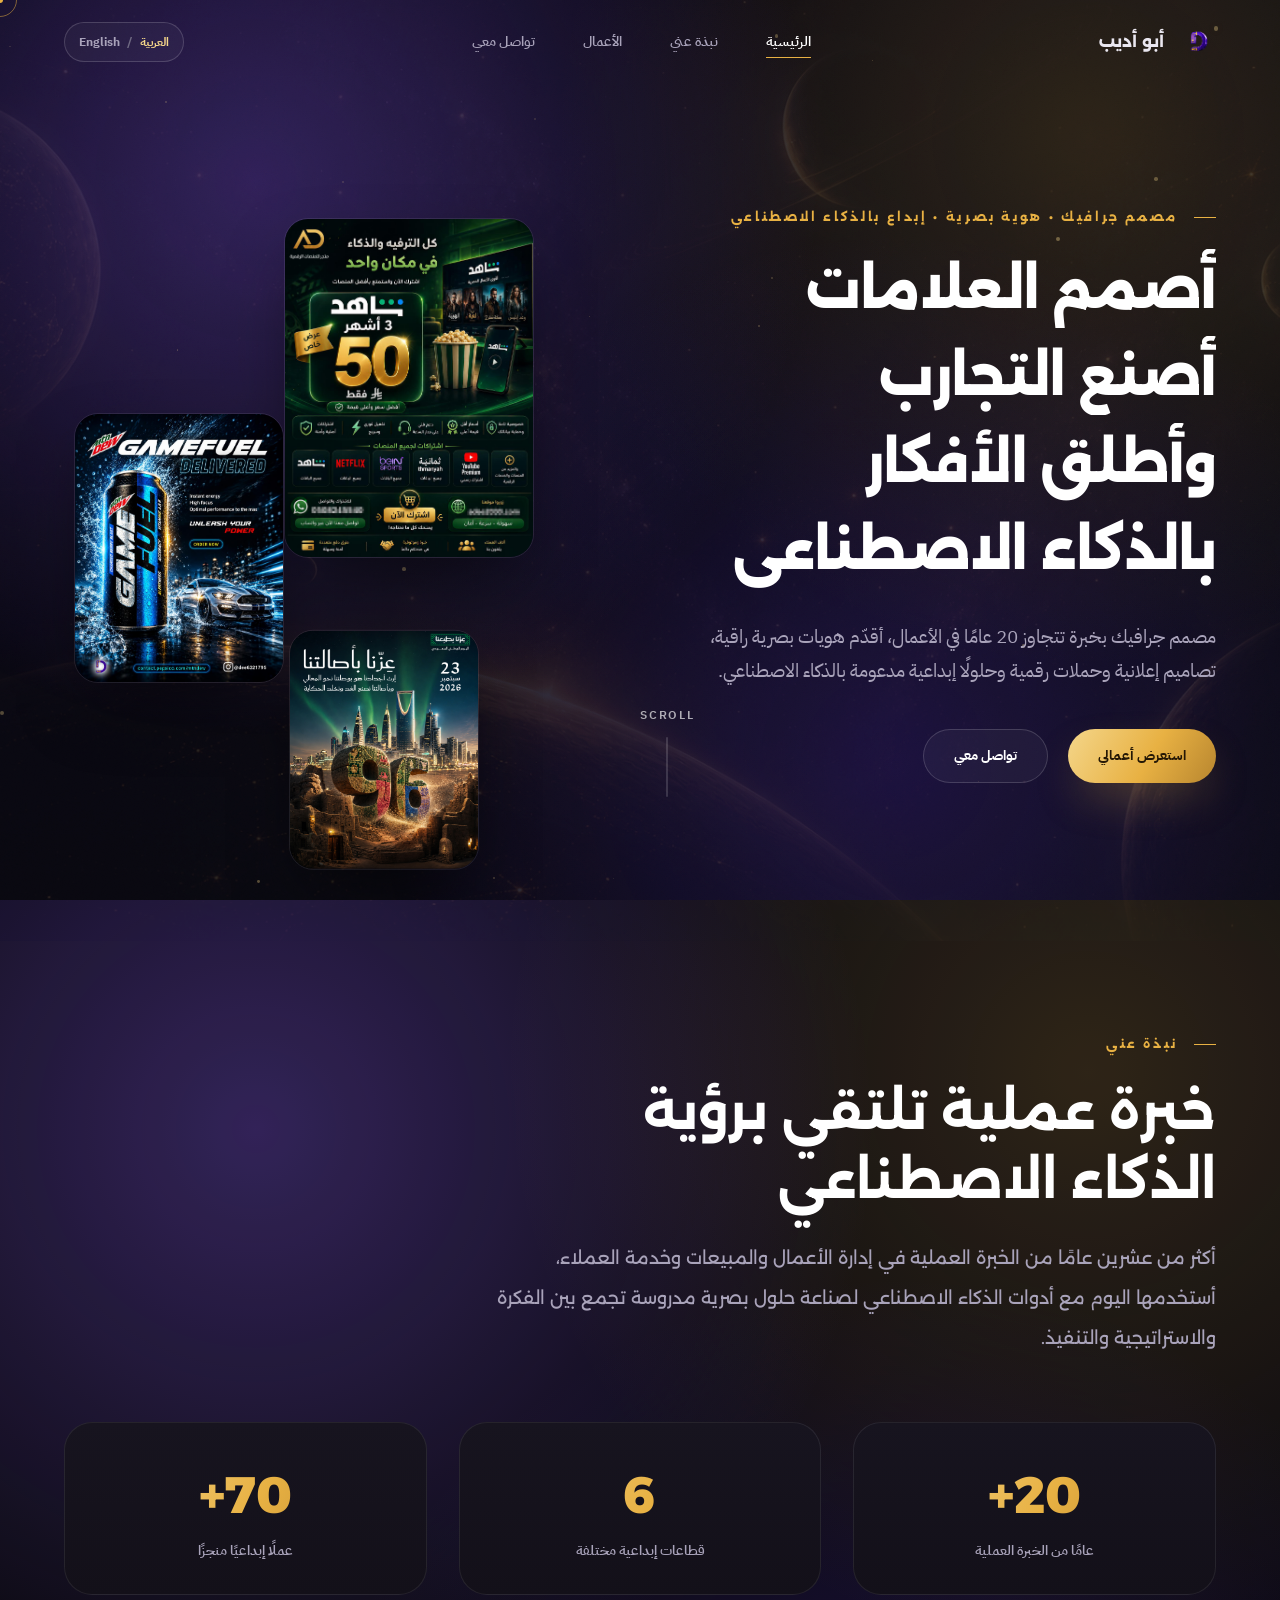
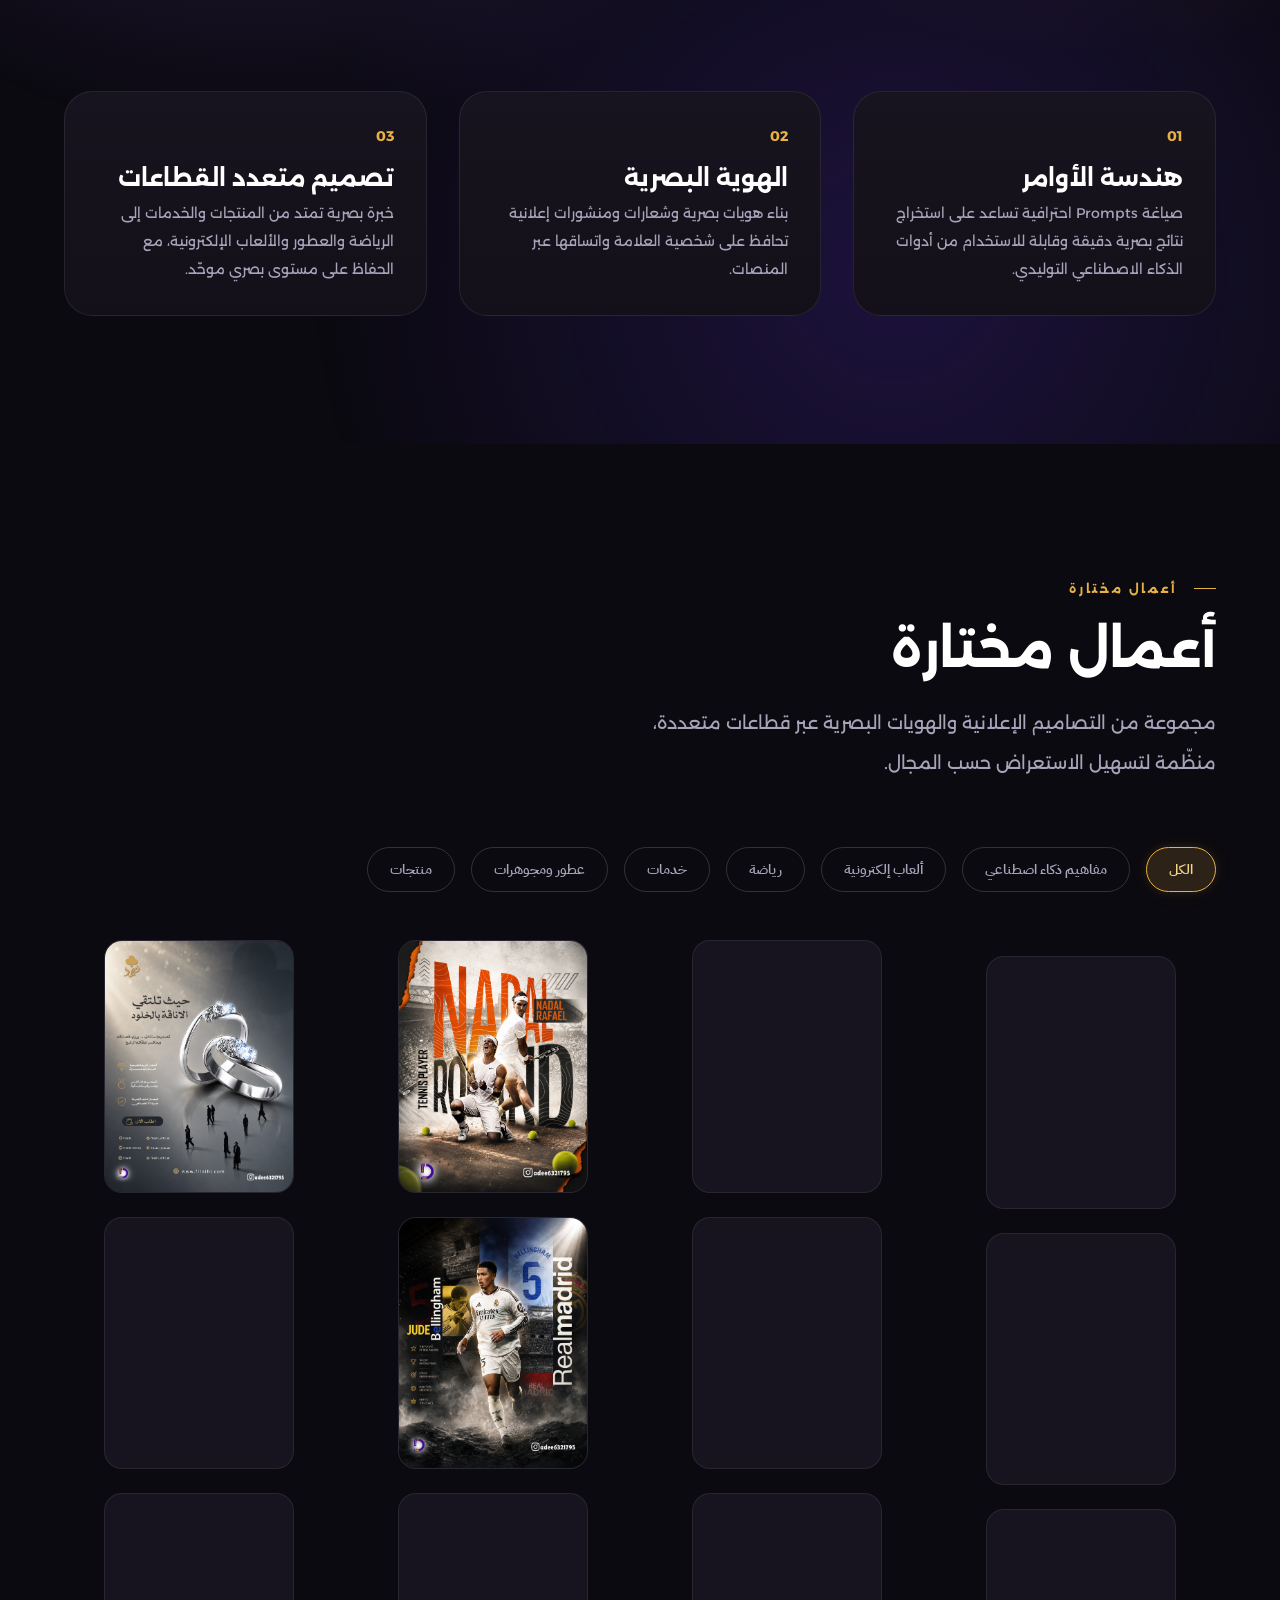
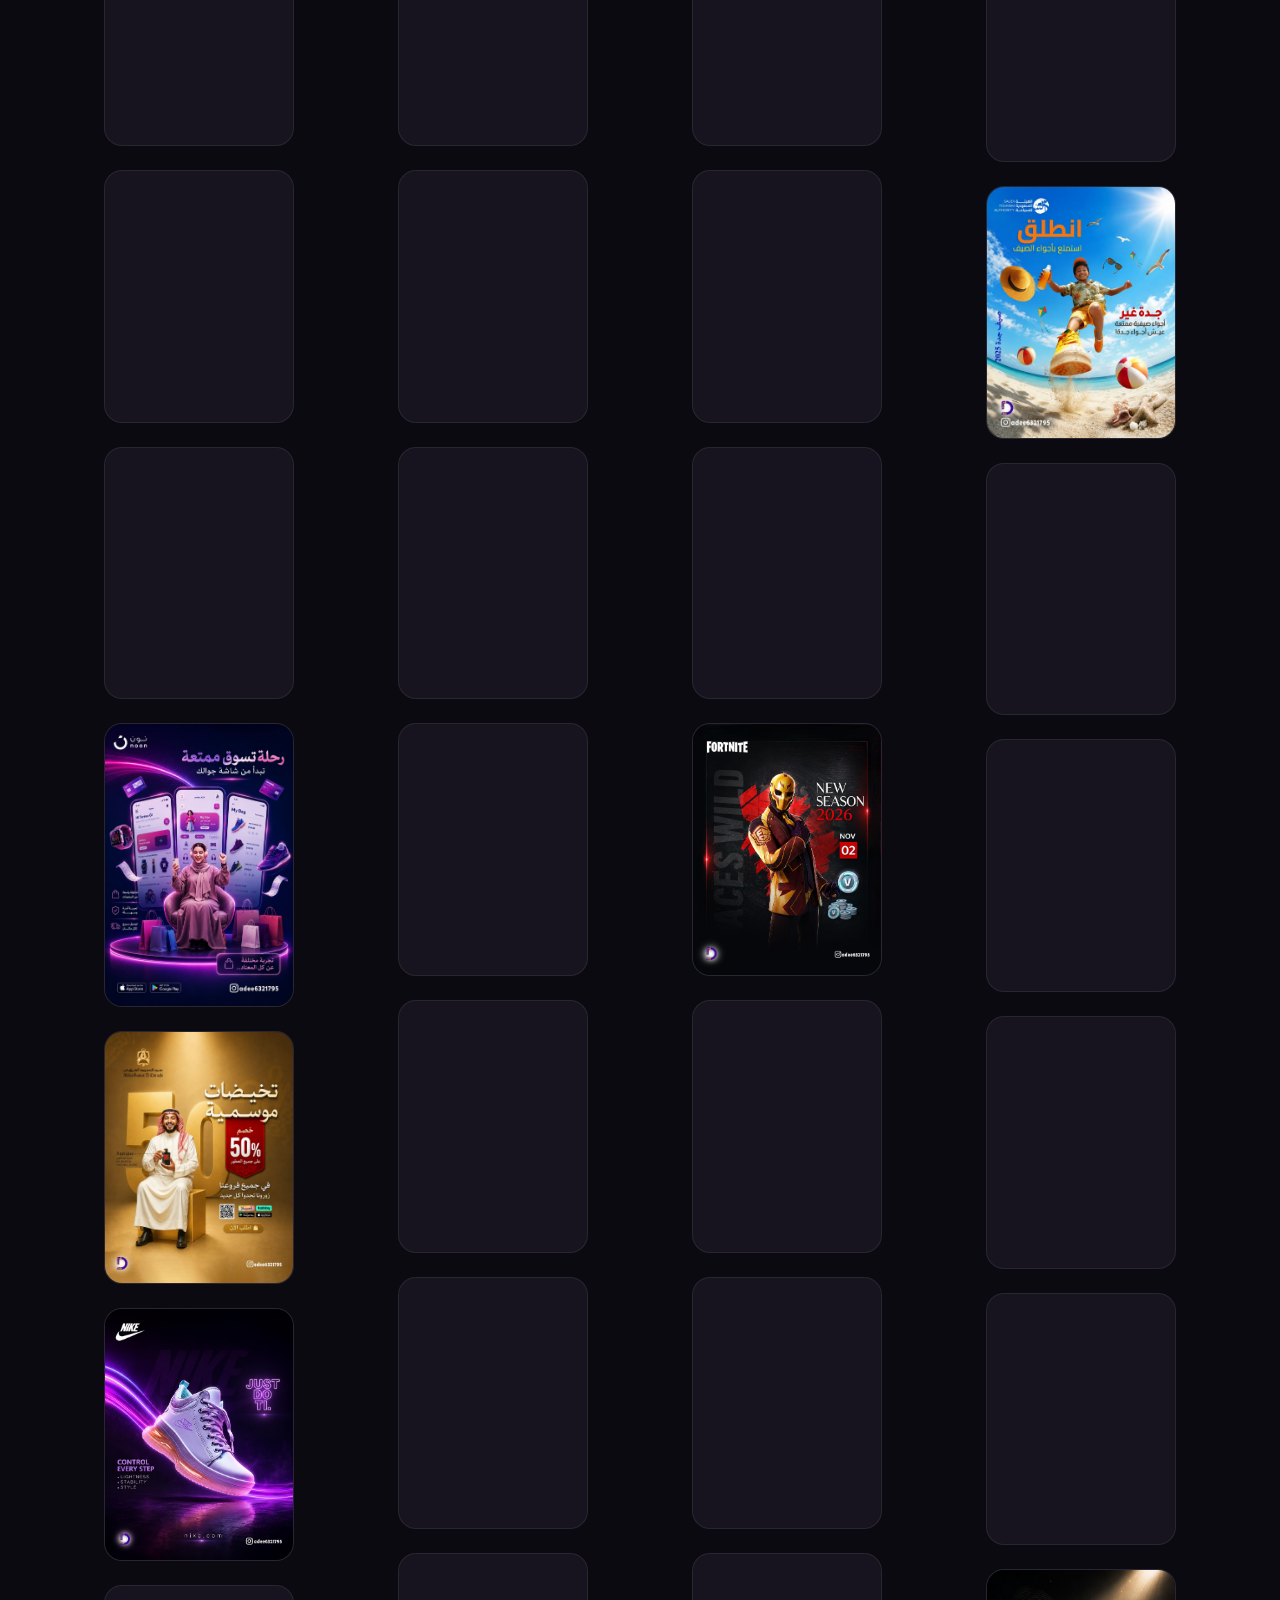
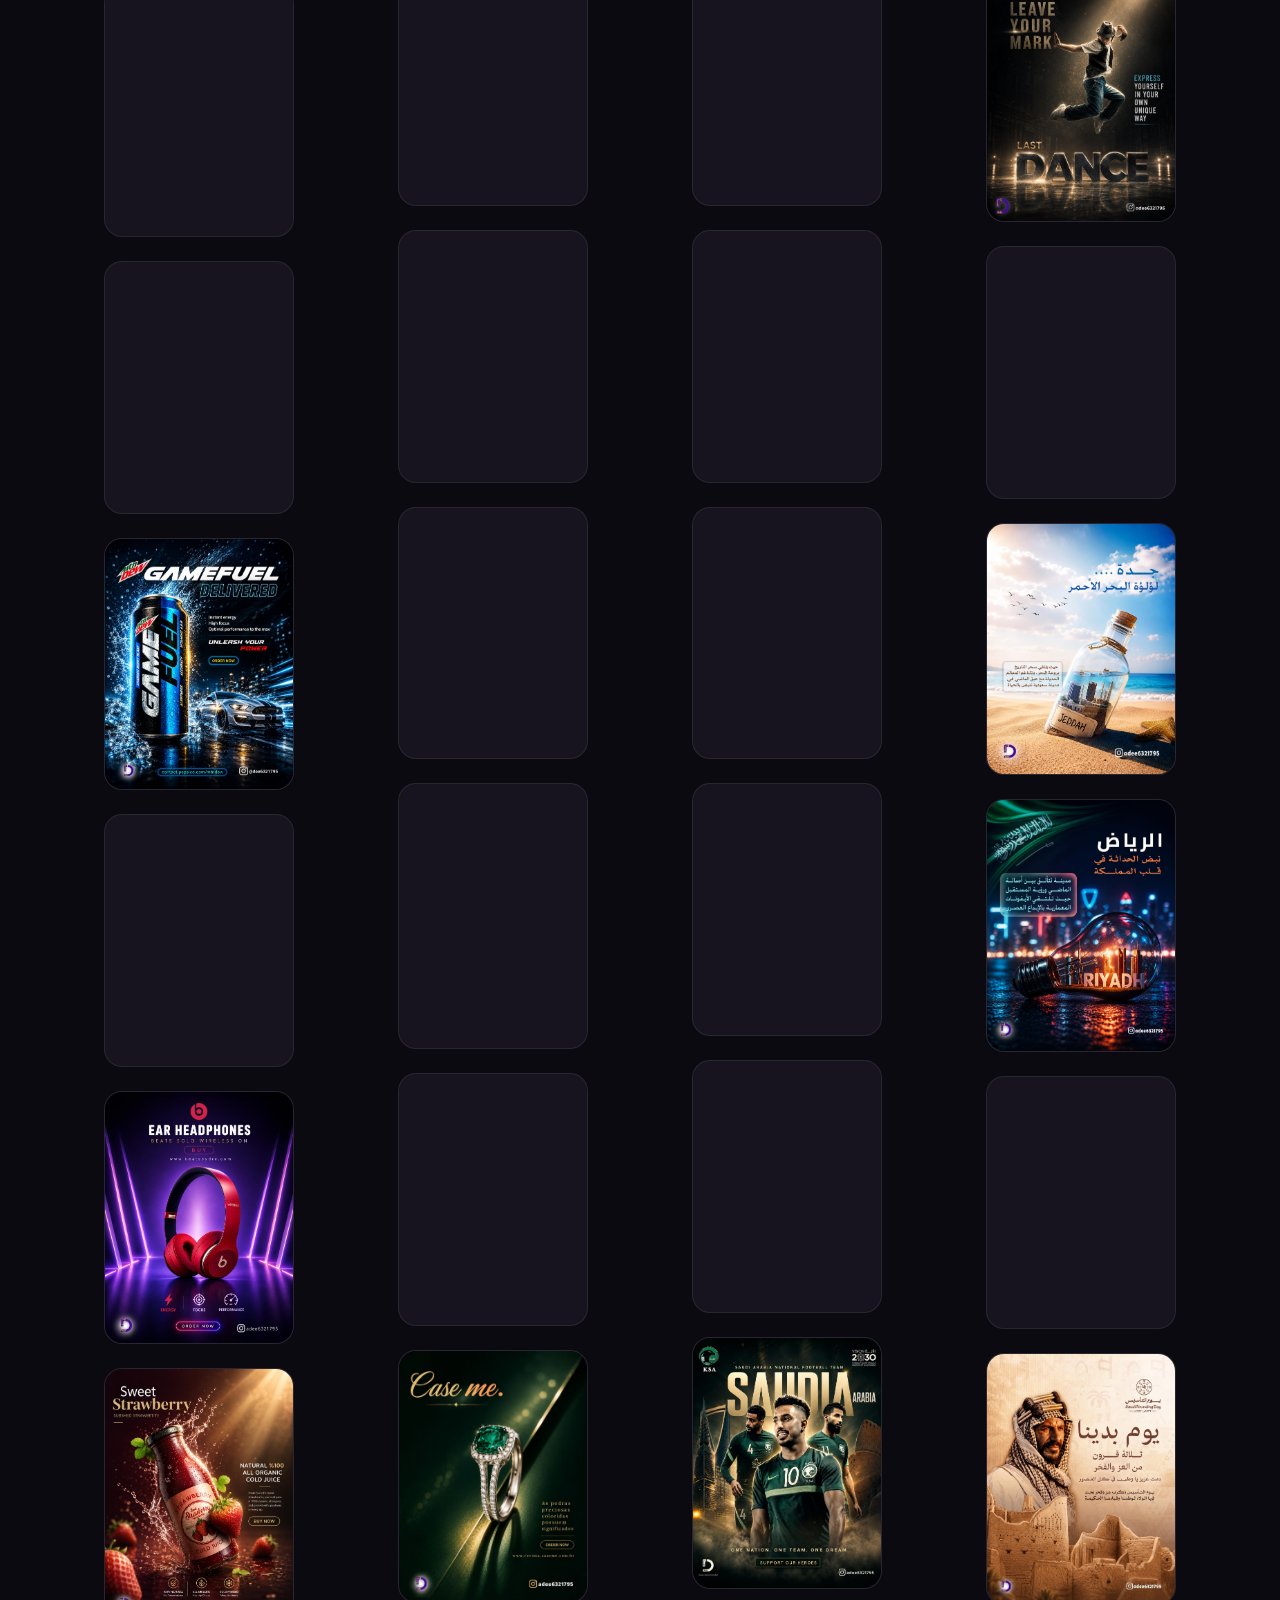
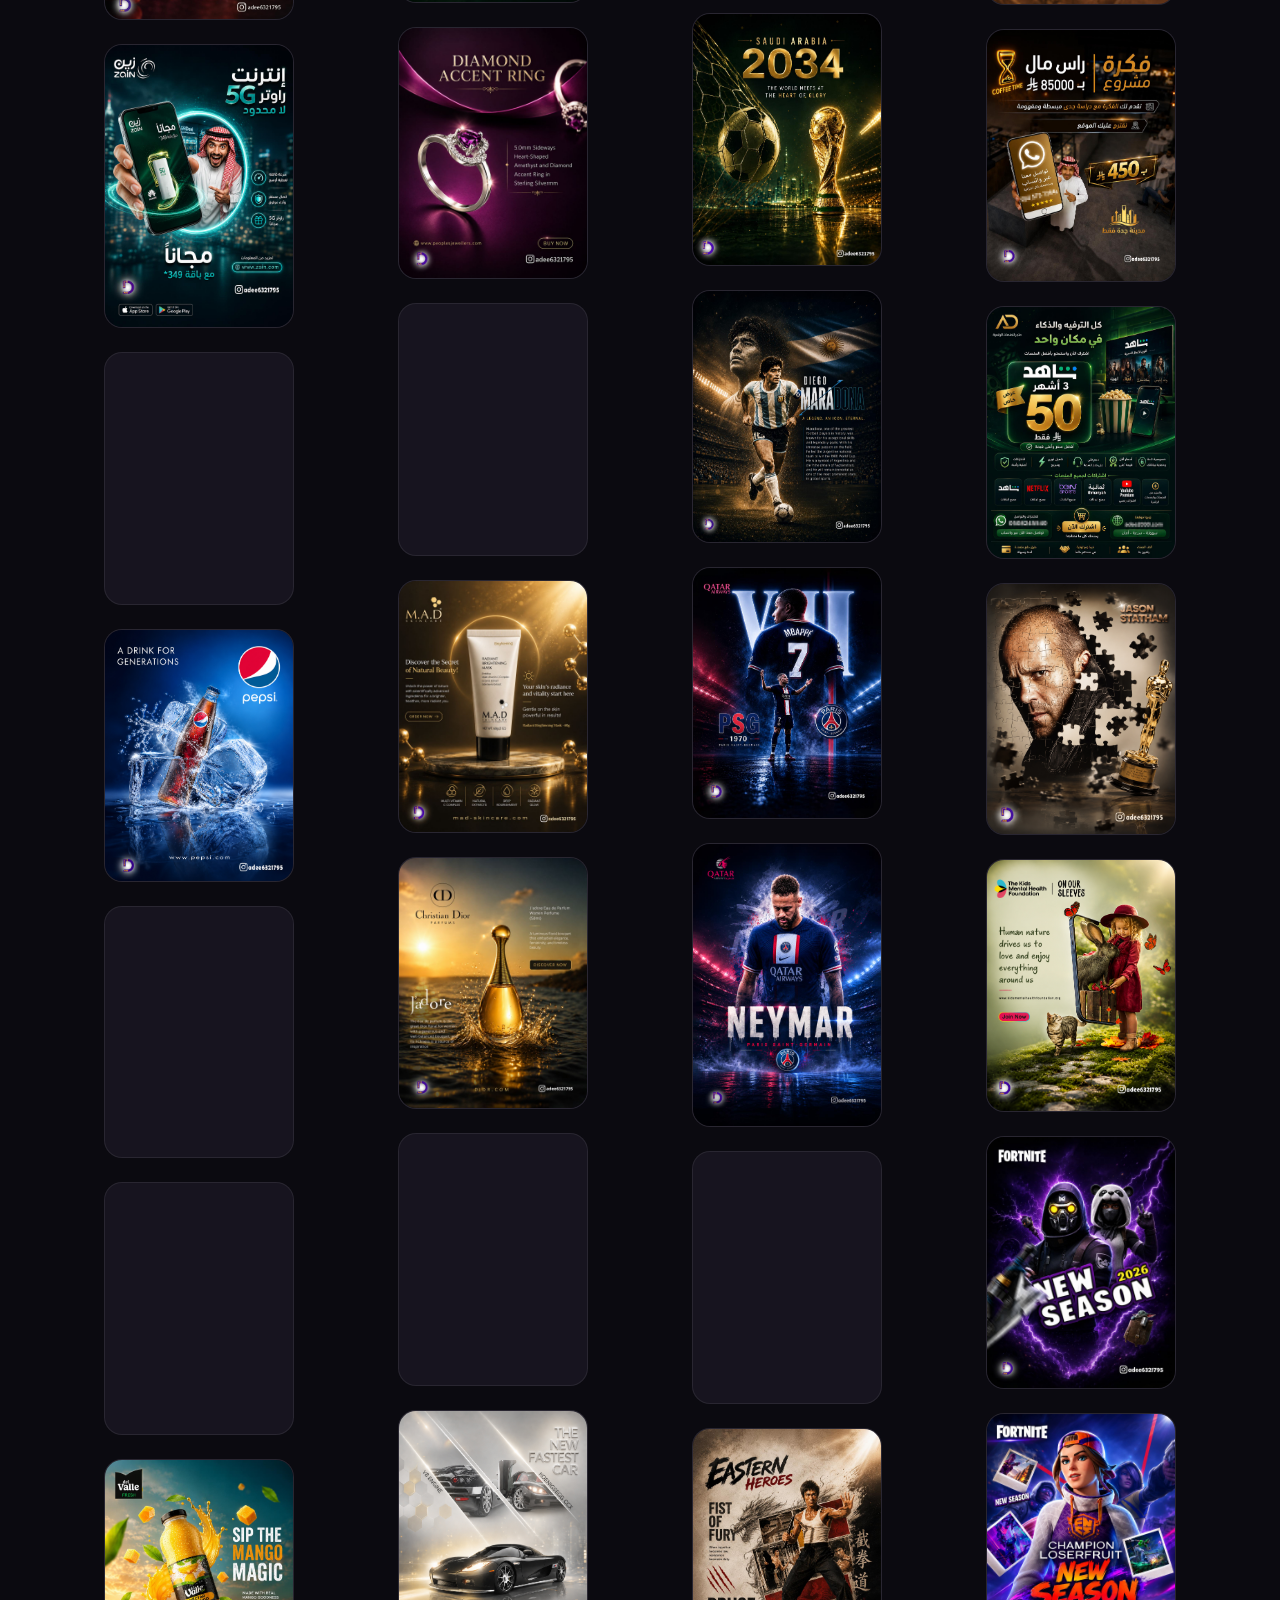
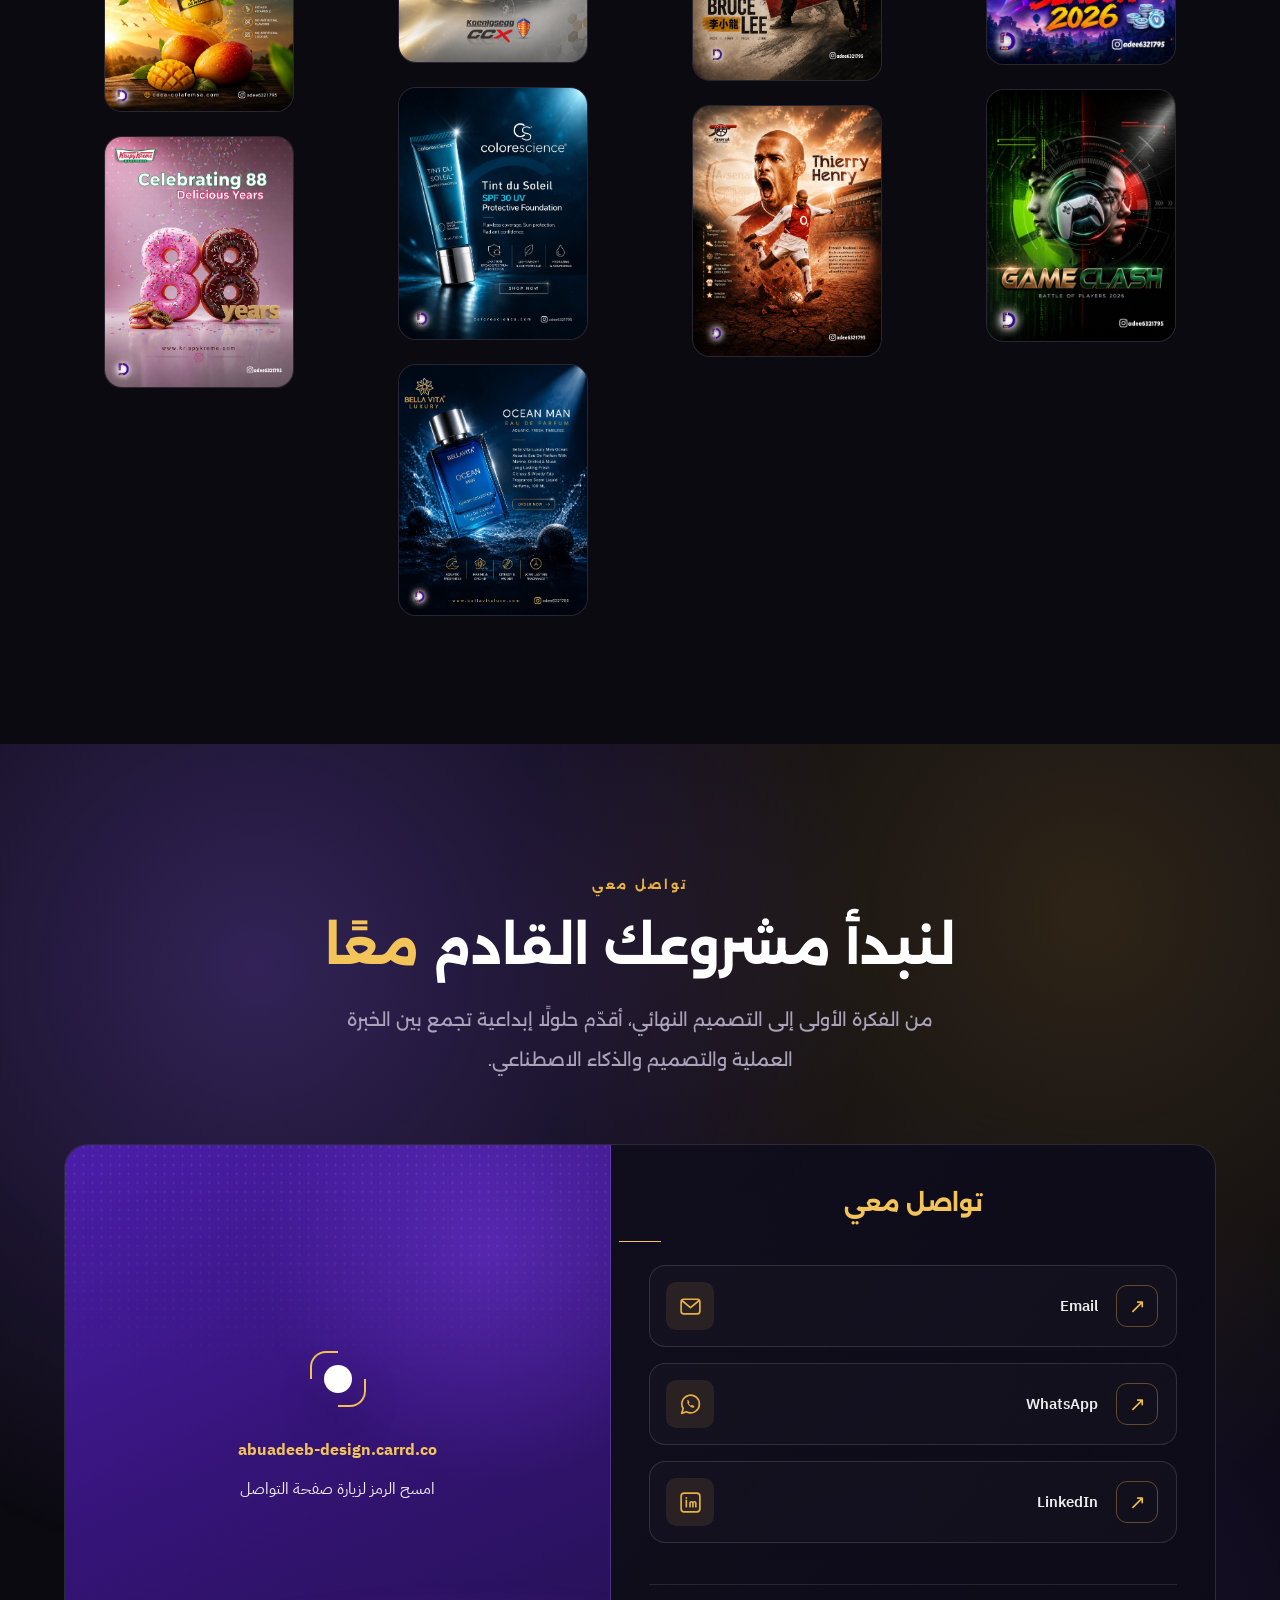
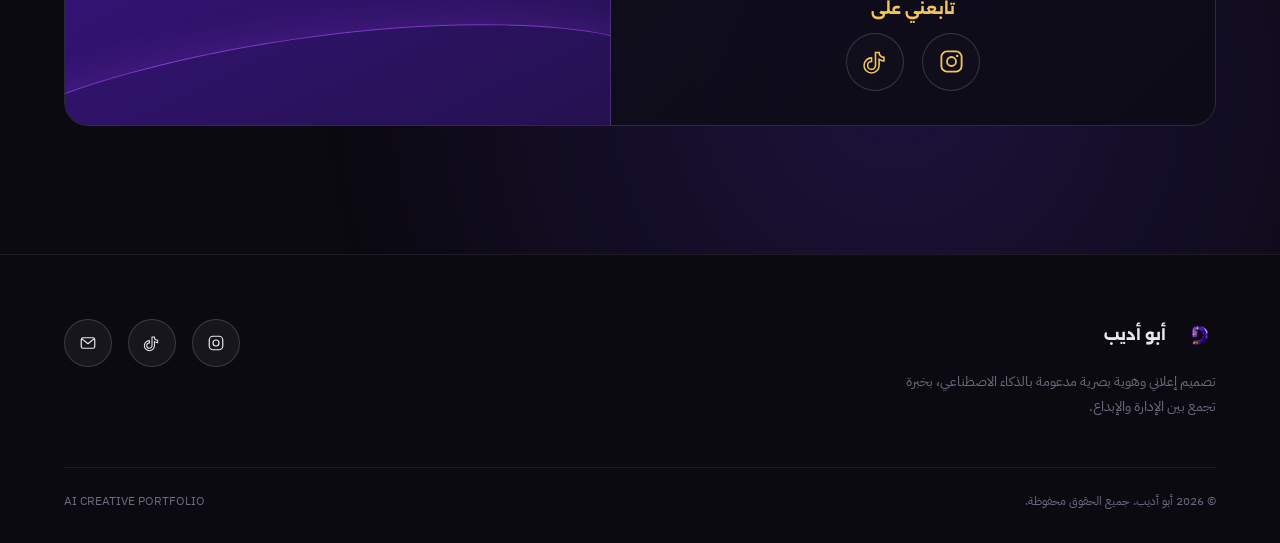
==== commit d5a1207e: "Update index.html" ====
--- a/index.html
+++ b/index.html
@@ -190,7 +190,7 @@
       <div class="hero__visual" data-hero-visual aria-hidden="true">
         <img class="hero__visual-img float" data-parallax="0.15" src="assets/images/ai-concepts-16.jpg" alt="" loading="eager" width="1080" height="1440" />
         <img class="hero__visual-img float float--delay" data-parallax="0.3" src="assets/images/products-10.jpg" alt="" loading="eager" width="1080" height="1440" />
-        <img class="hero__visual-img float float--slow" data-parallax="0.22" src="assets/images/sports-14.jpg" alt="" loading="eager" width="1080" height="1440" />
+        <img class="hero__visual-img float float--slow" data-parallax="0.22" src="assets/images/ai-concepts-20.jpg" alt="" loading="eager" width="1080" height="1440" />
       </div>
 
       <div class="hero__scroll" data-hero-scroll>
@@ -419,4 +419,4 @@
             });
         }
     });
-</script>+</script>
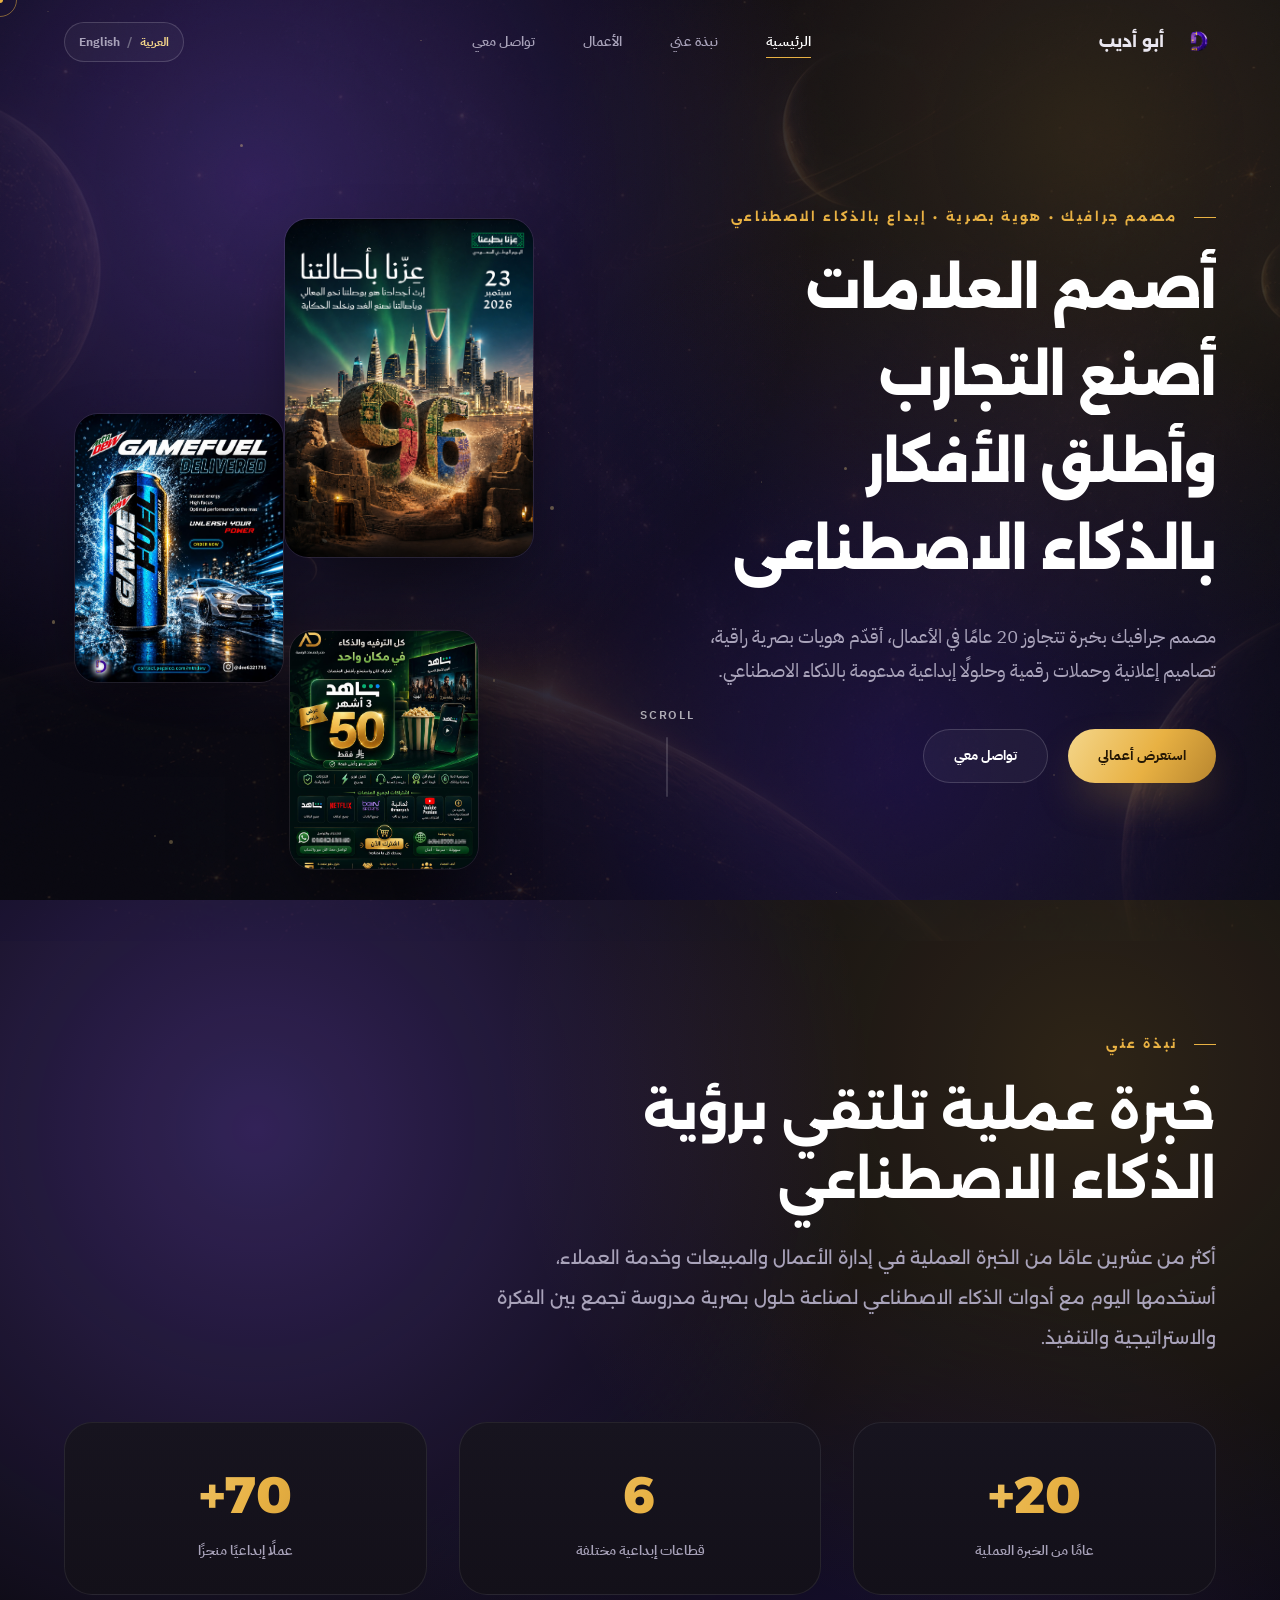
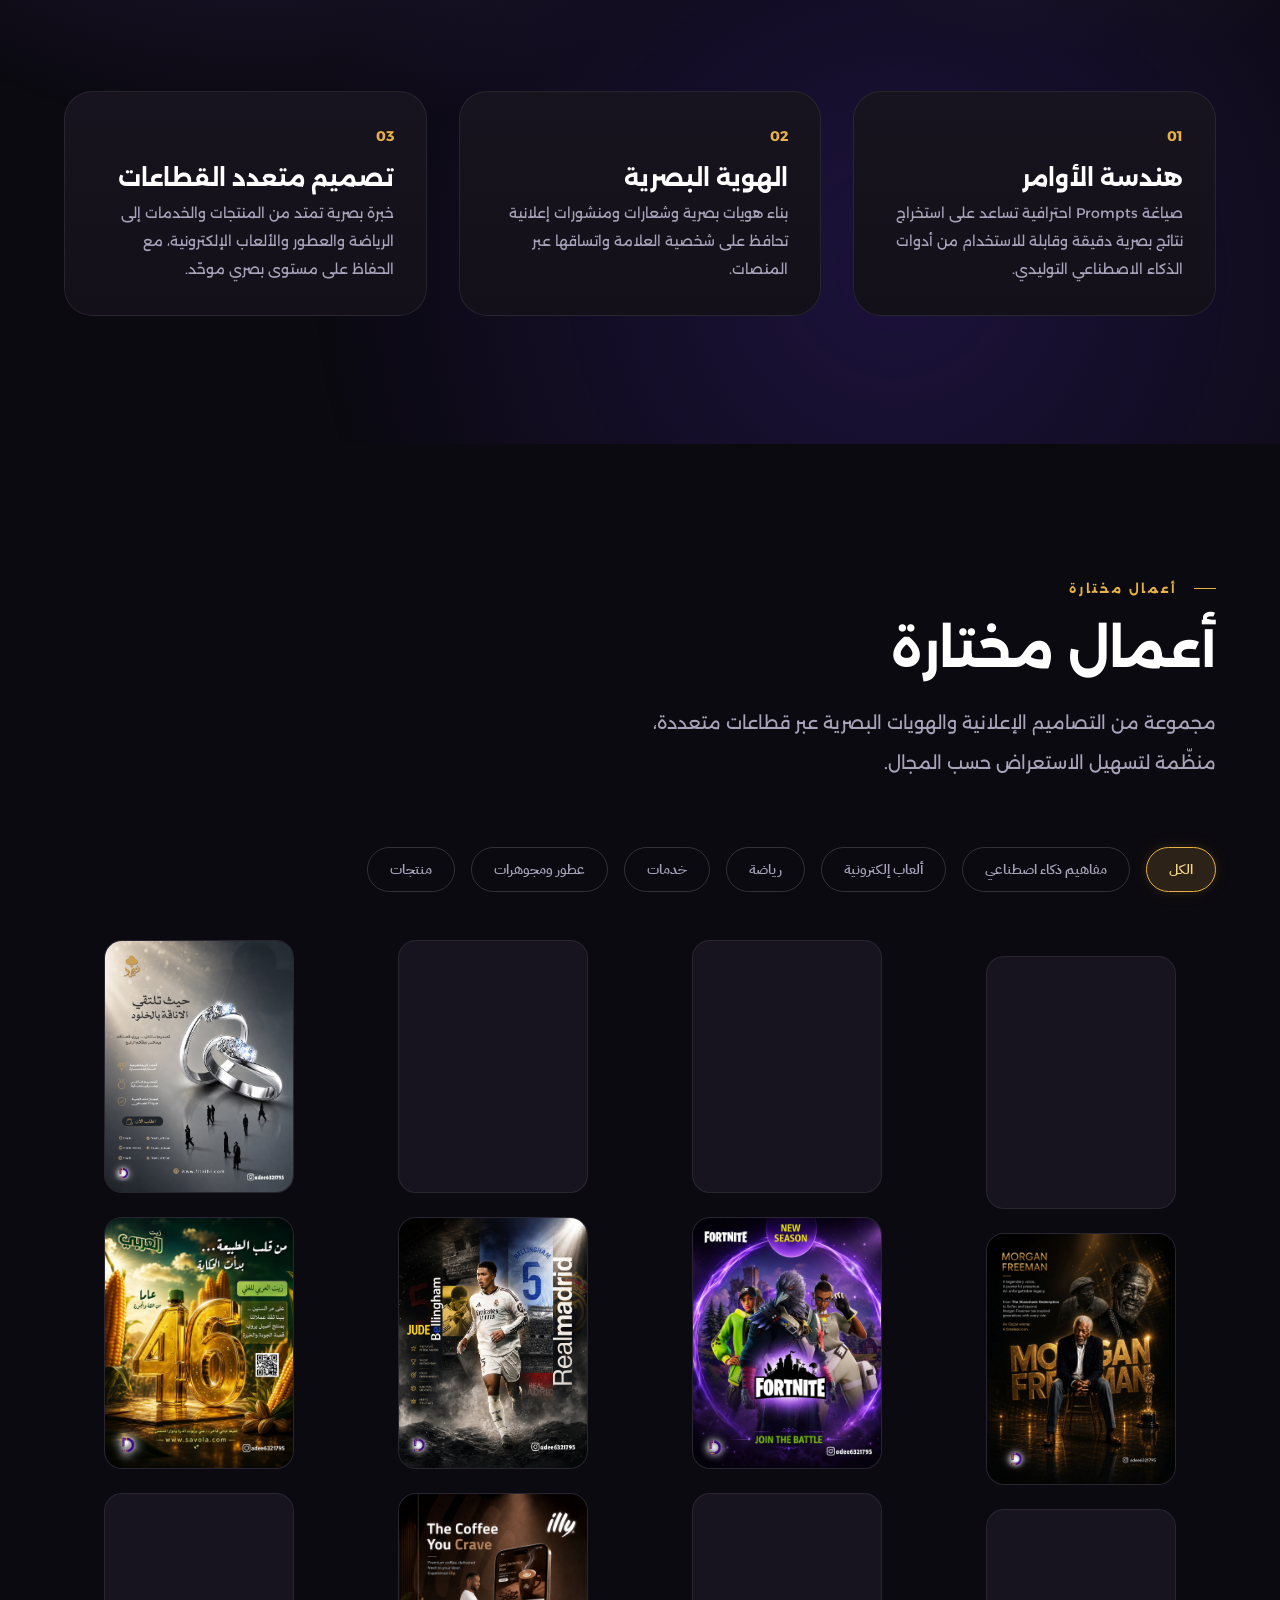
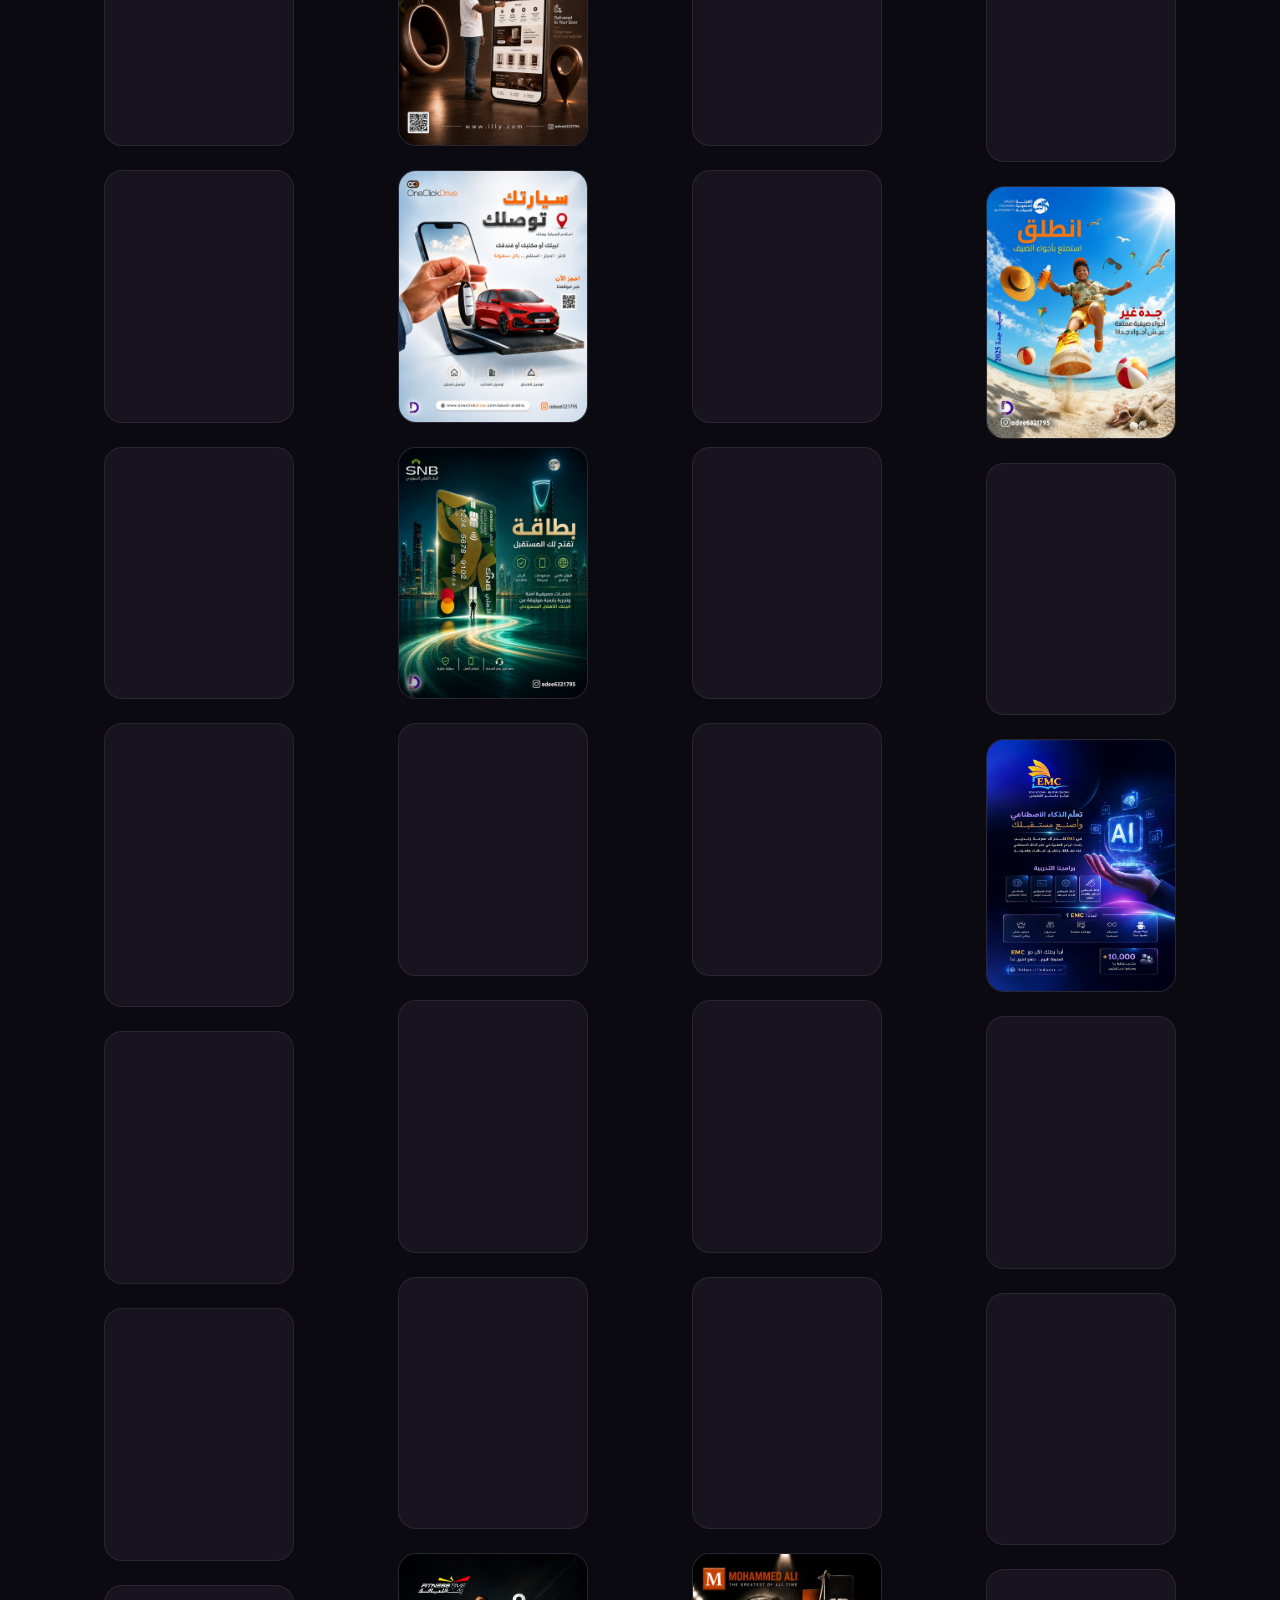
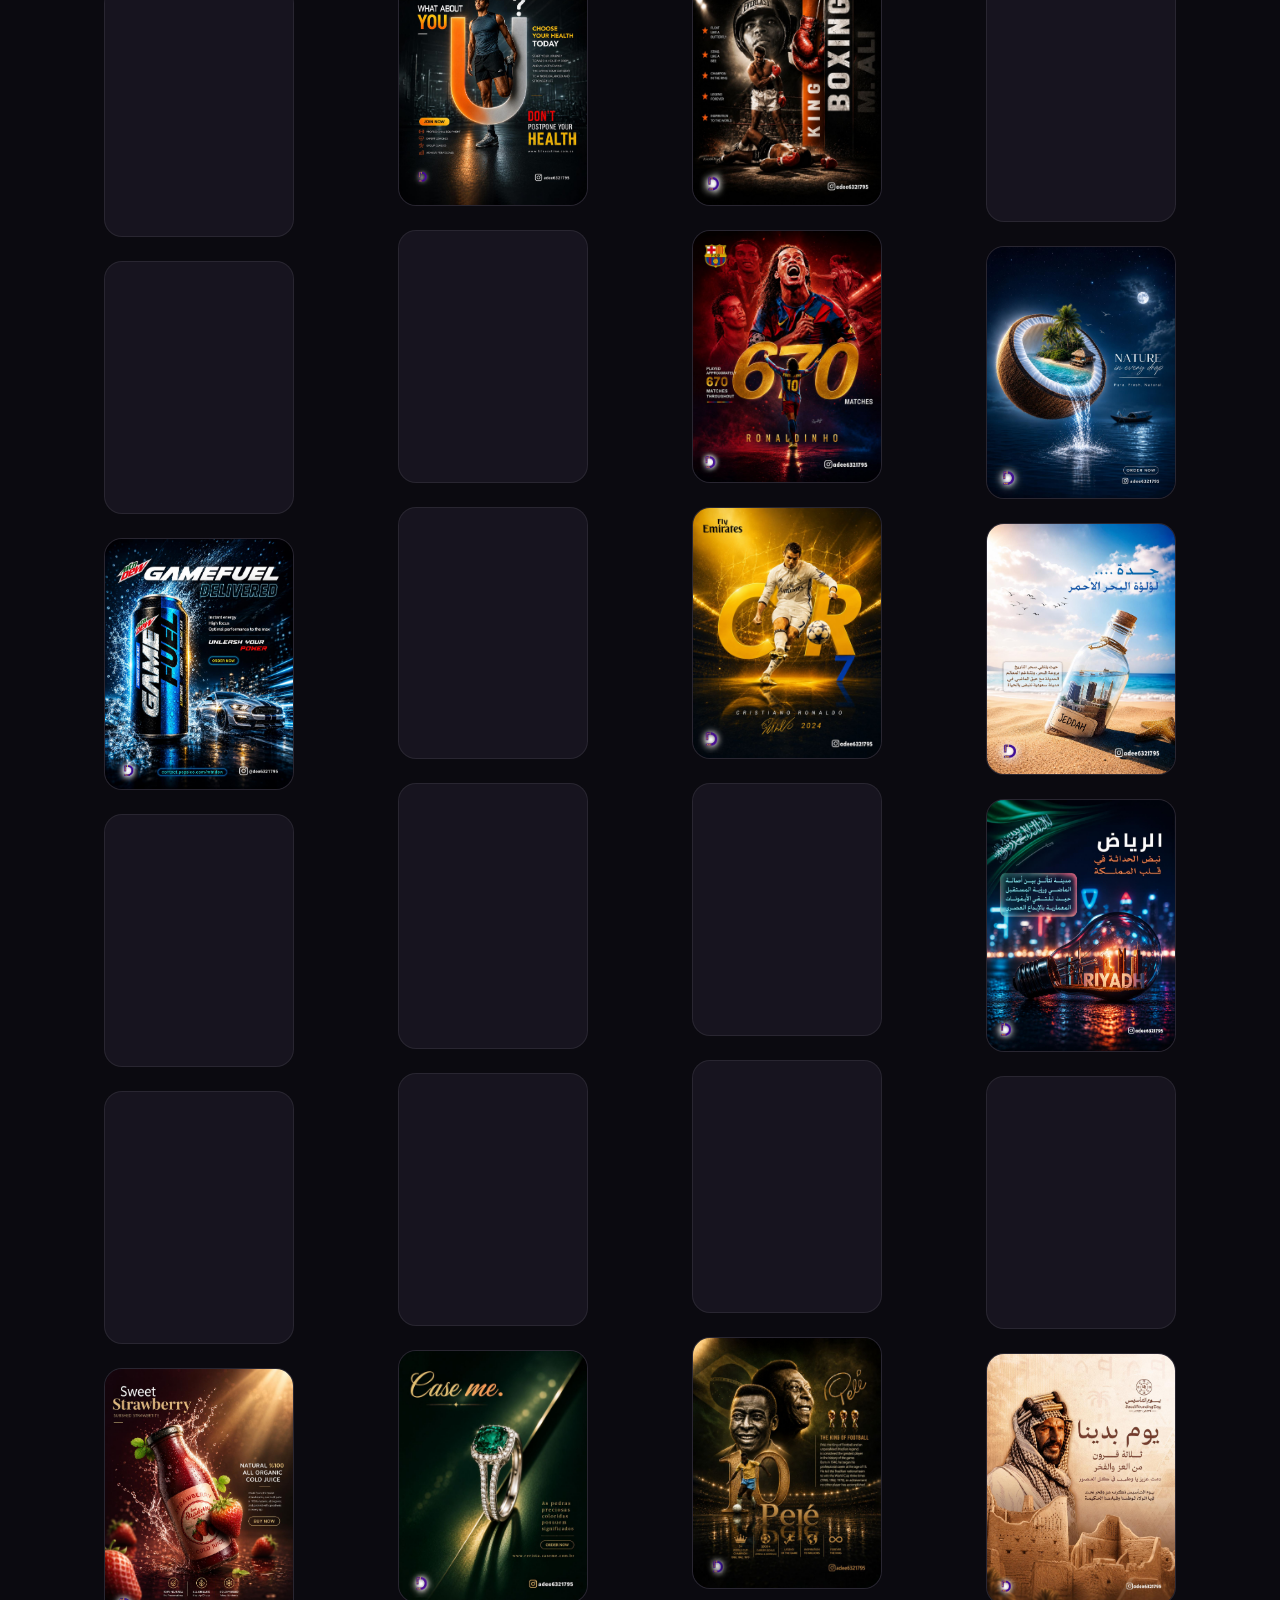
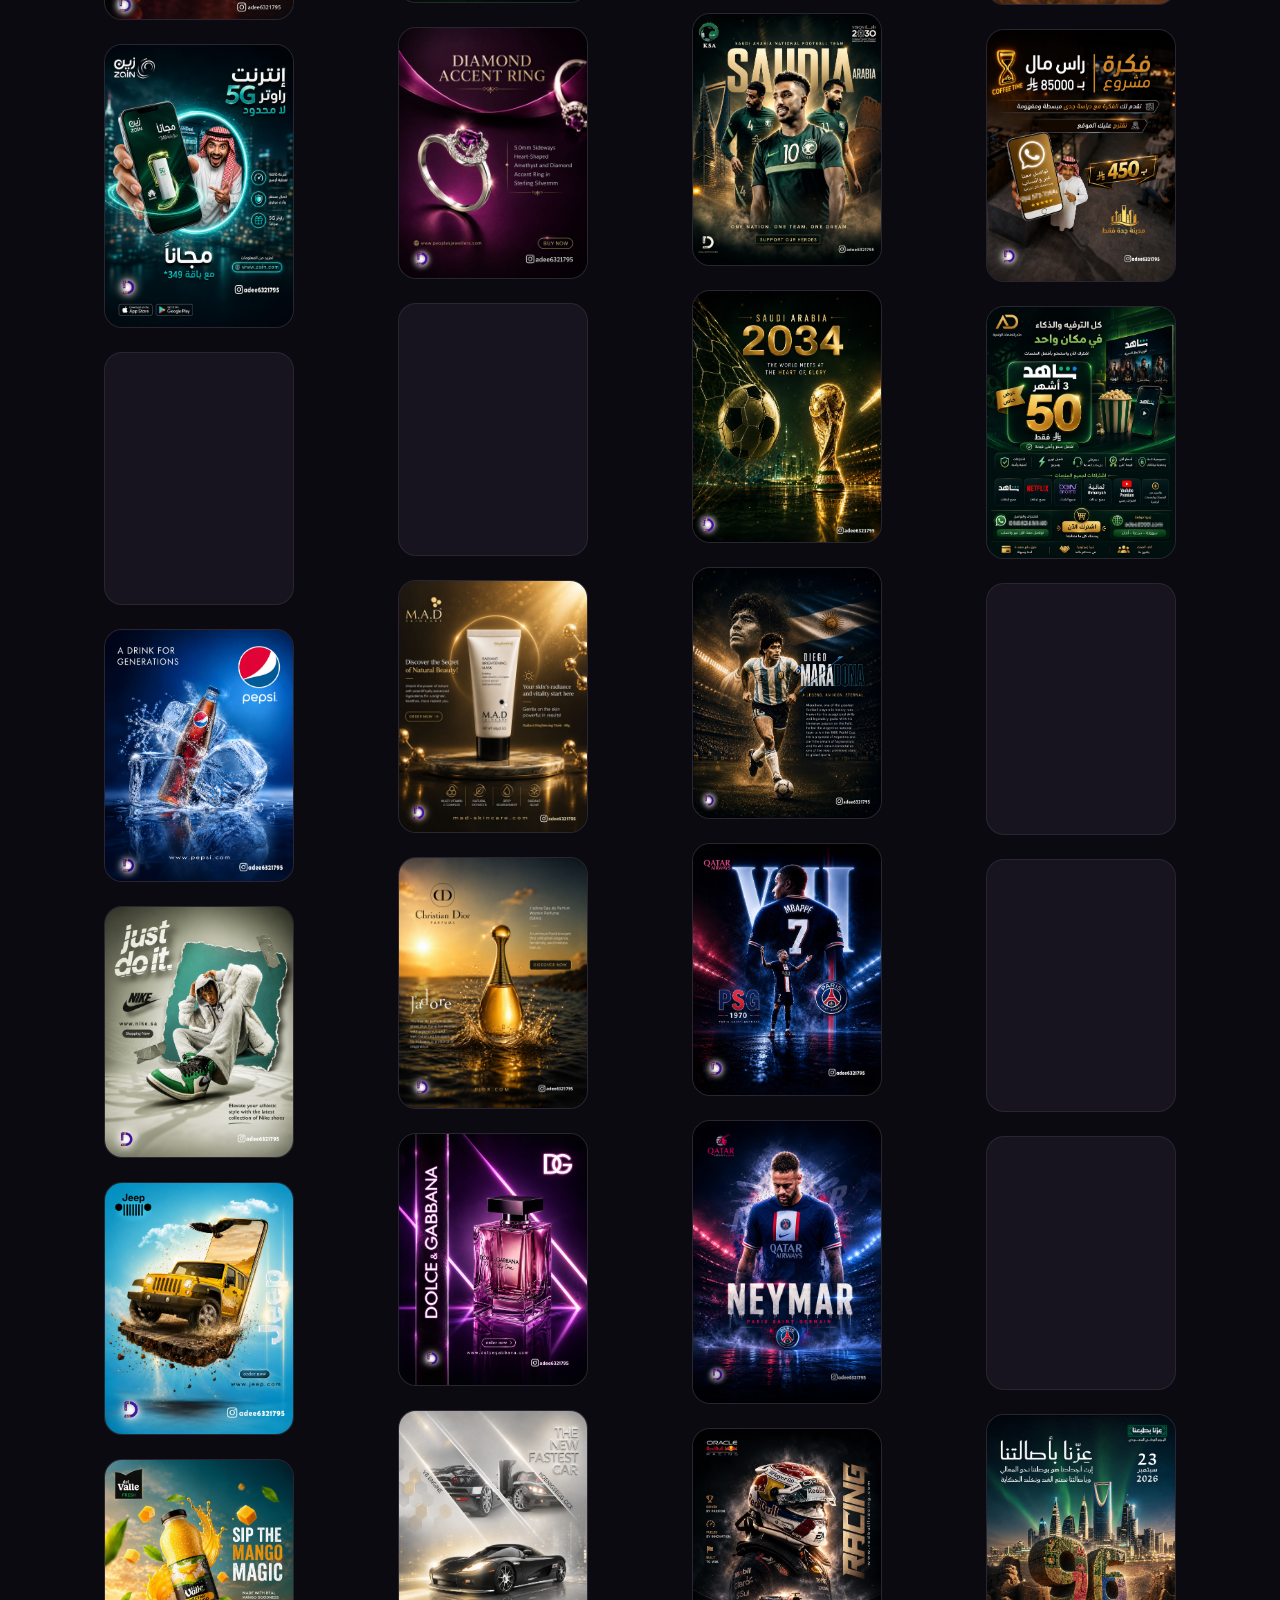
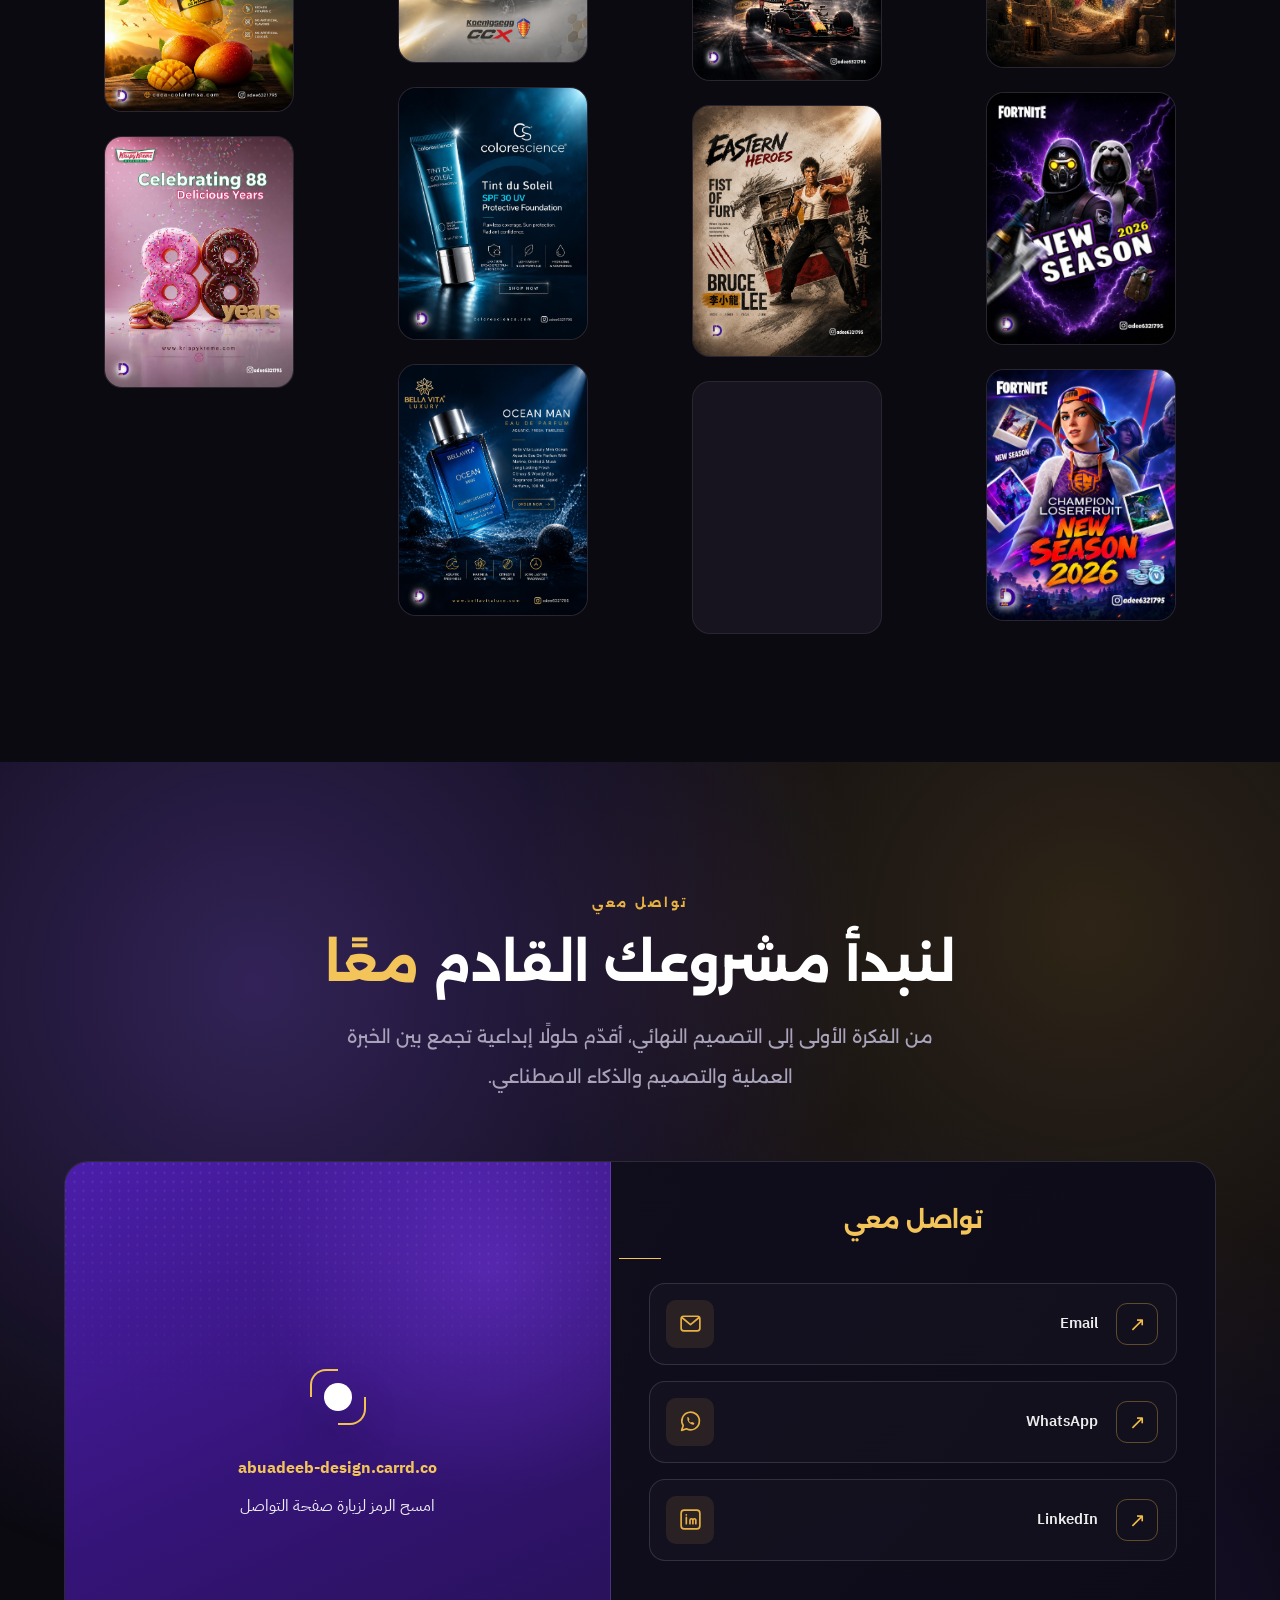
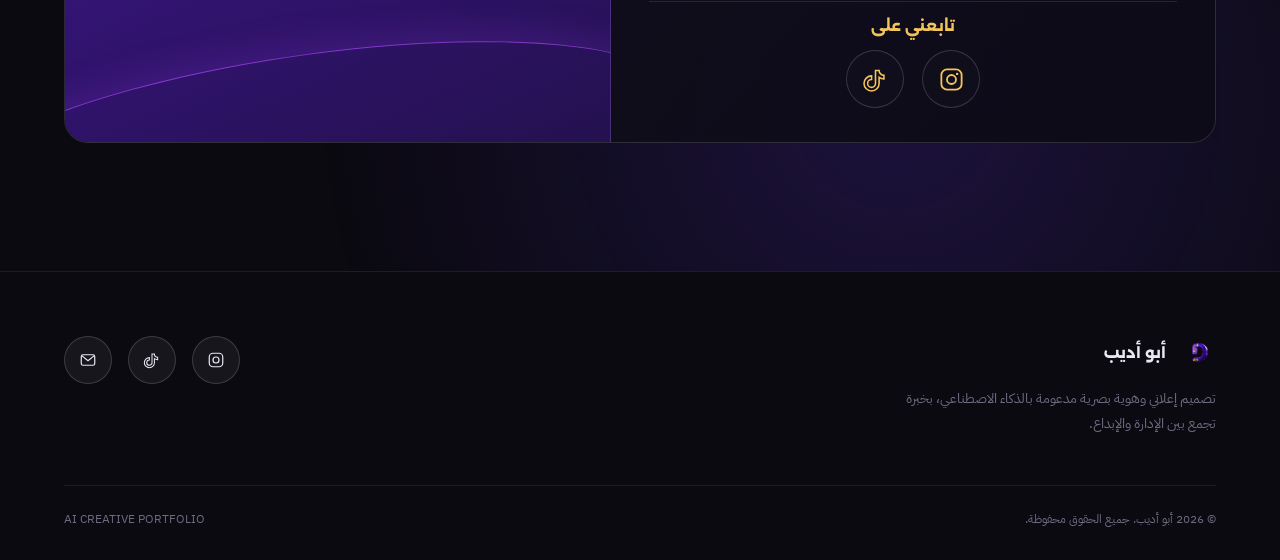
==== commit 6f96341c: "Update index.html" ====
--- a/index.html
+++ b/index.html
@@ -188,9 +188,9 @@
       </div>
 
       <div class="hero__visual" data-hero-visual aria-hidden="true">
-        <img class="hero__visual-img float" data-parallax="0.15" src="assets/images/ai-concepts-16.jpg" alt="" loading="eager" width="1080" height="1440" />
+        <img class="hero__visual-img float" data-parallax="0.15" src="assets/images/ai-concepts-20.jpg" alt="" loading="eager" width="1080" height="1440" />
         <img class="hero__visual-img float float--delay" data-parallax="0.3" src="assets/images/products-10.jpg" alt="" loading="eager" width="1080" height="1440" />
-        <img class="hero__visual-img float float--slow" data-parallax="0.22" src="assets/images/ai-concepts-20.jpg" alt="" loading="eager" width="1080" height="1440" />
+        <img class="hero__visual-img float float--slow" data-parallax="0.22" src="assets/images/ai-concepts-16.jpg" alt="" loading="eager" width="1080" height="1440" />
       </div>
 
       <div class="hero__scroll" data-hero-scroll>
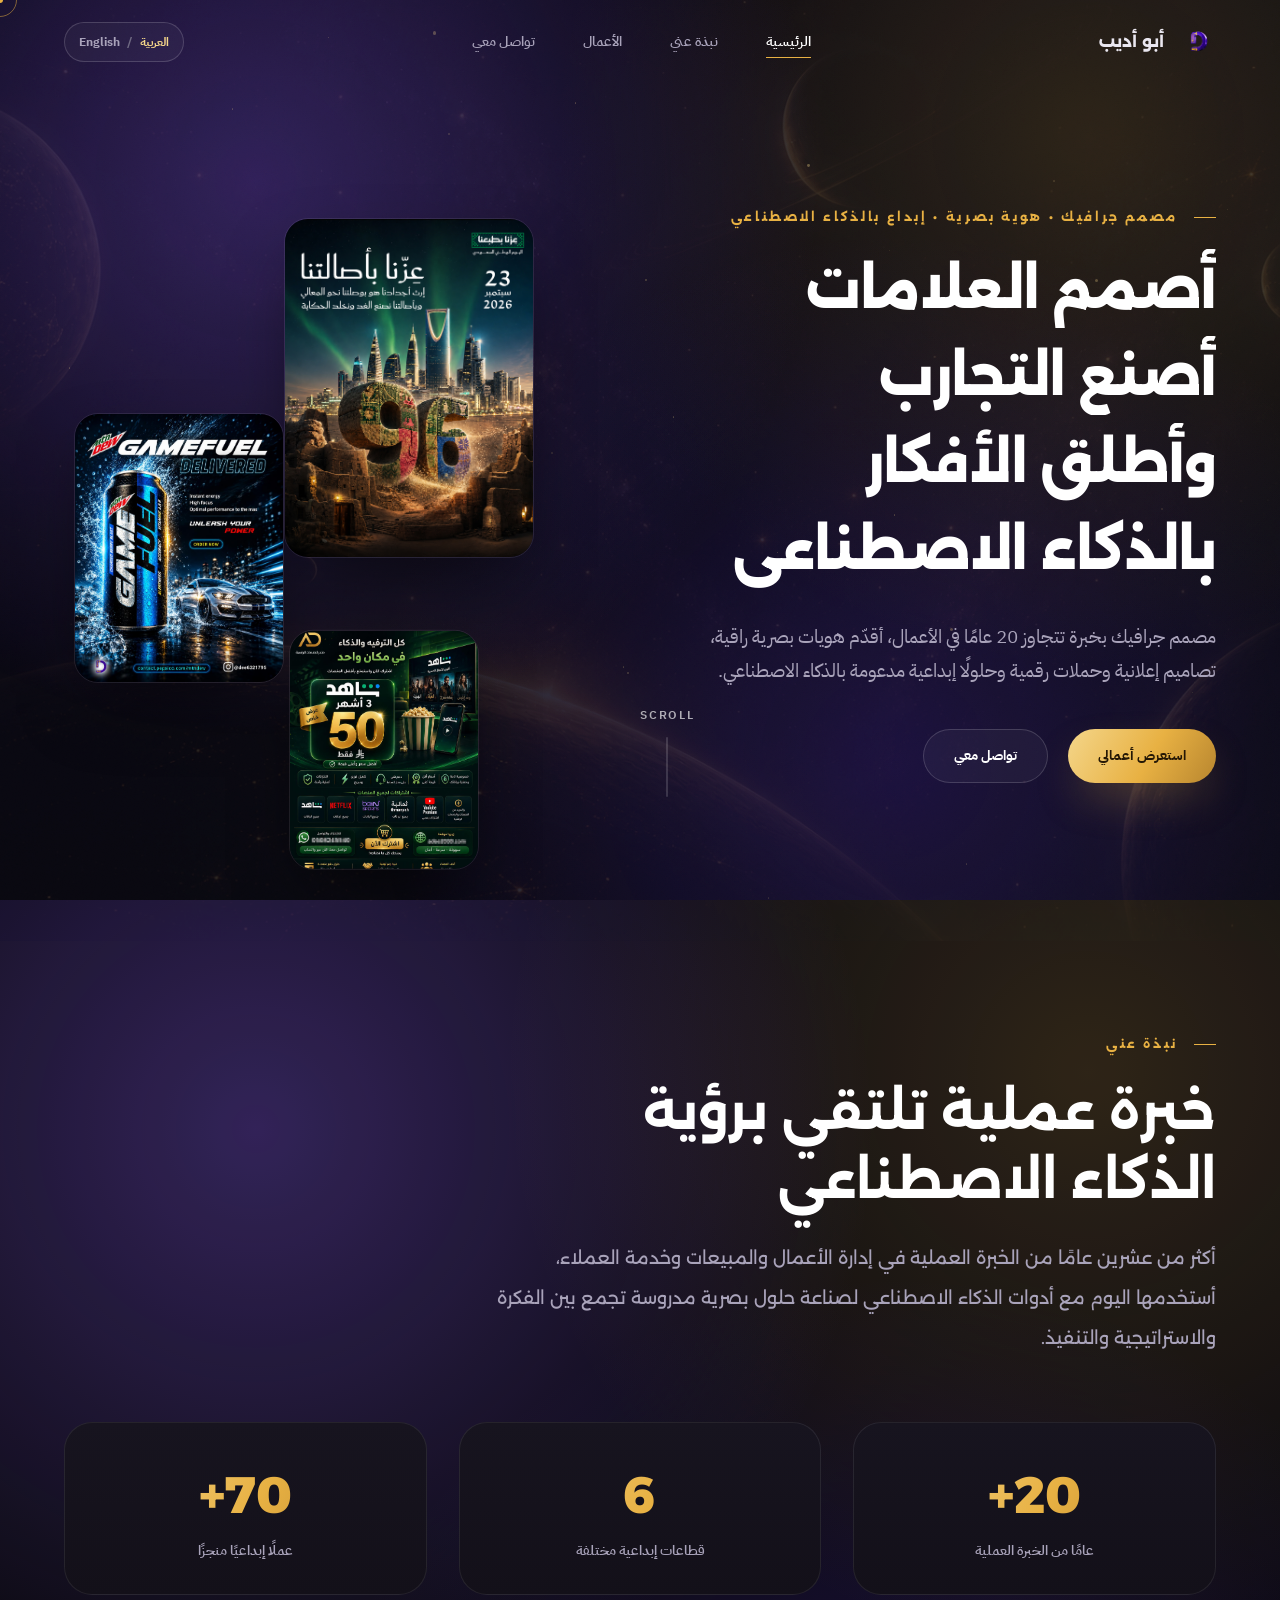
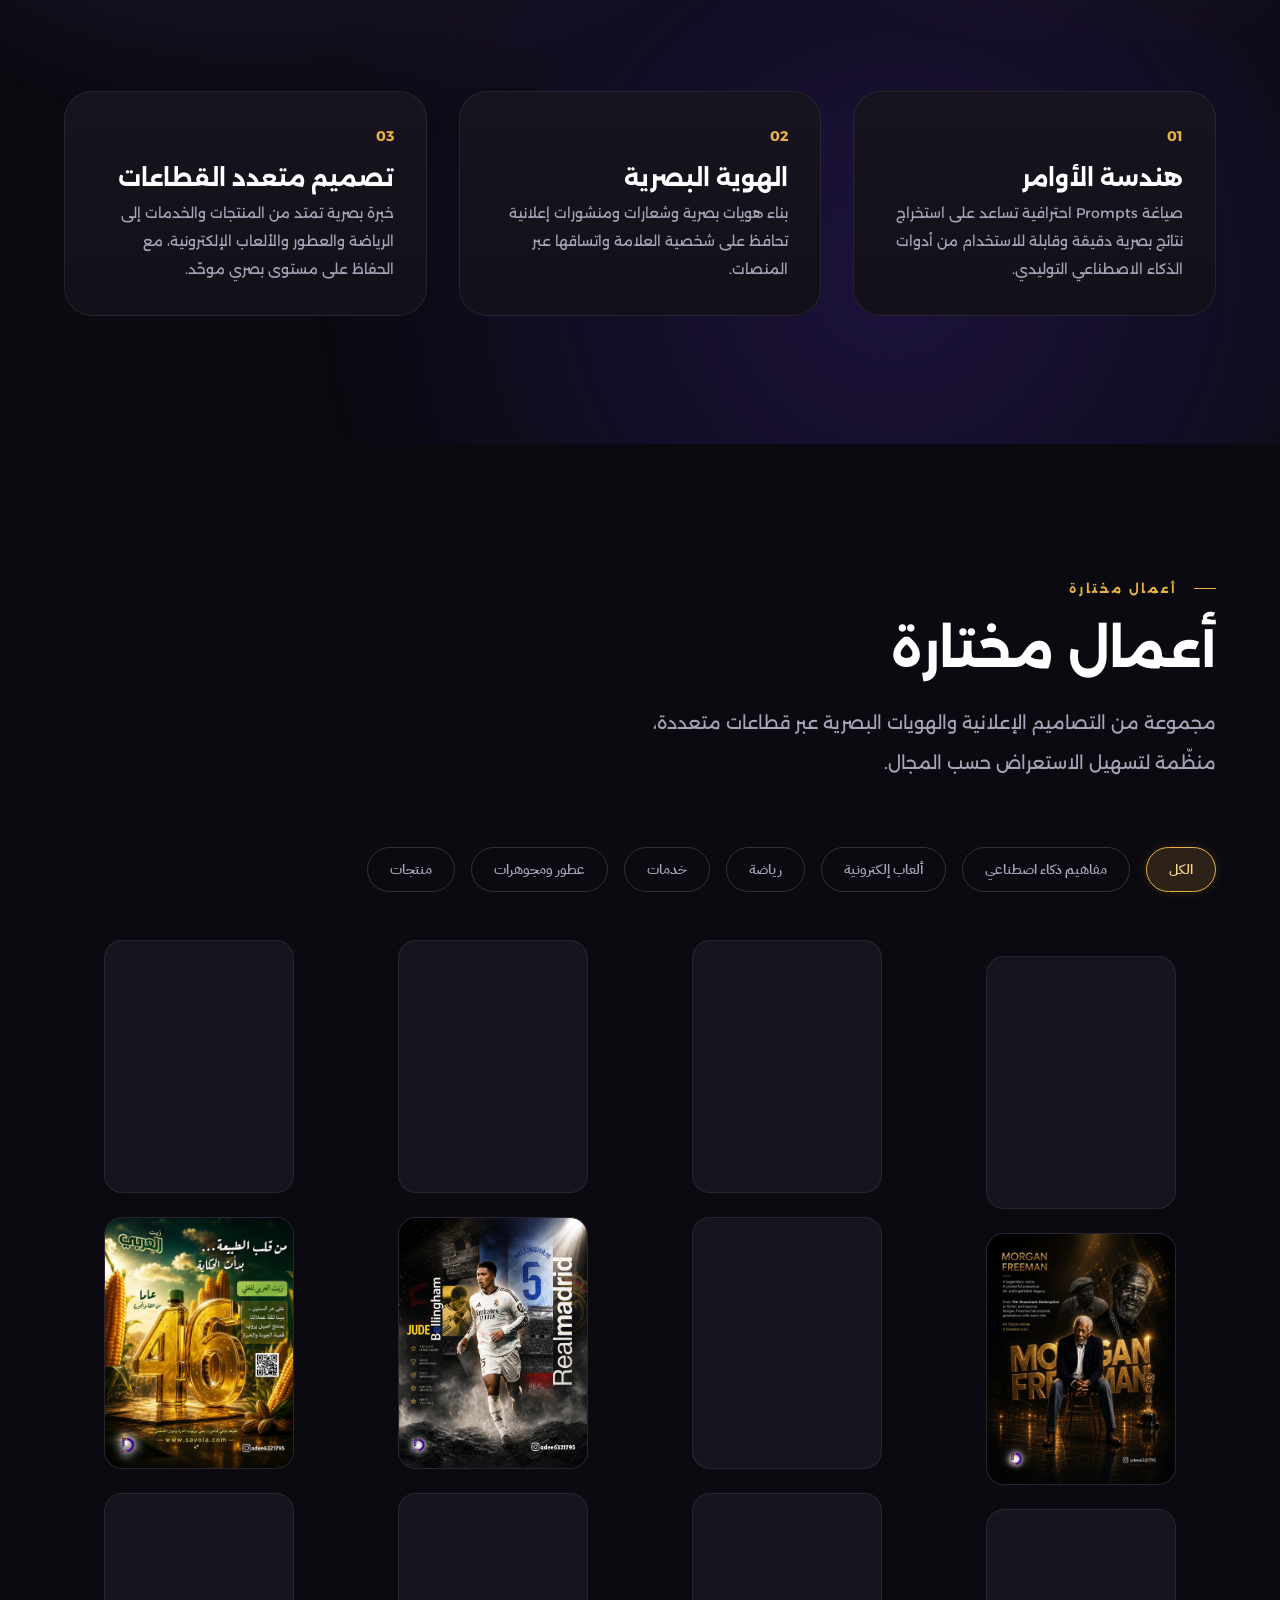
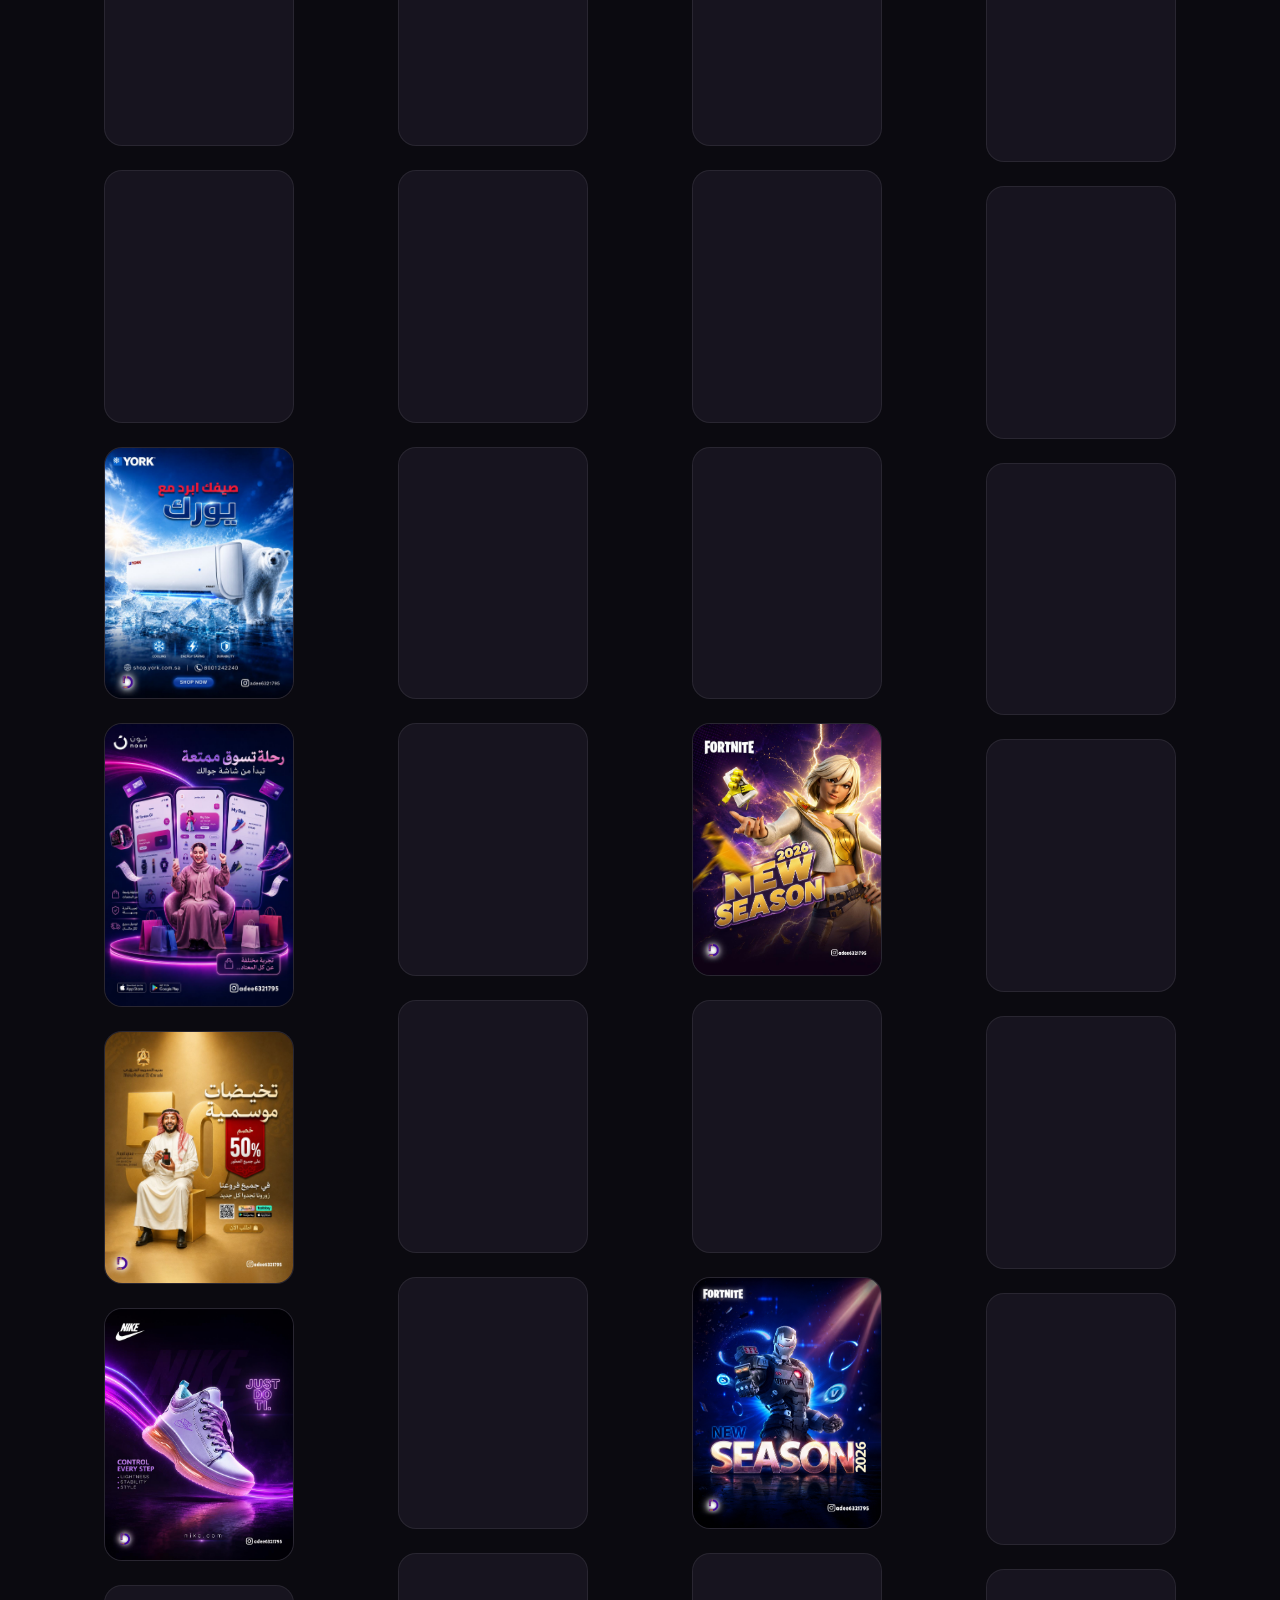
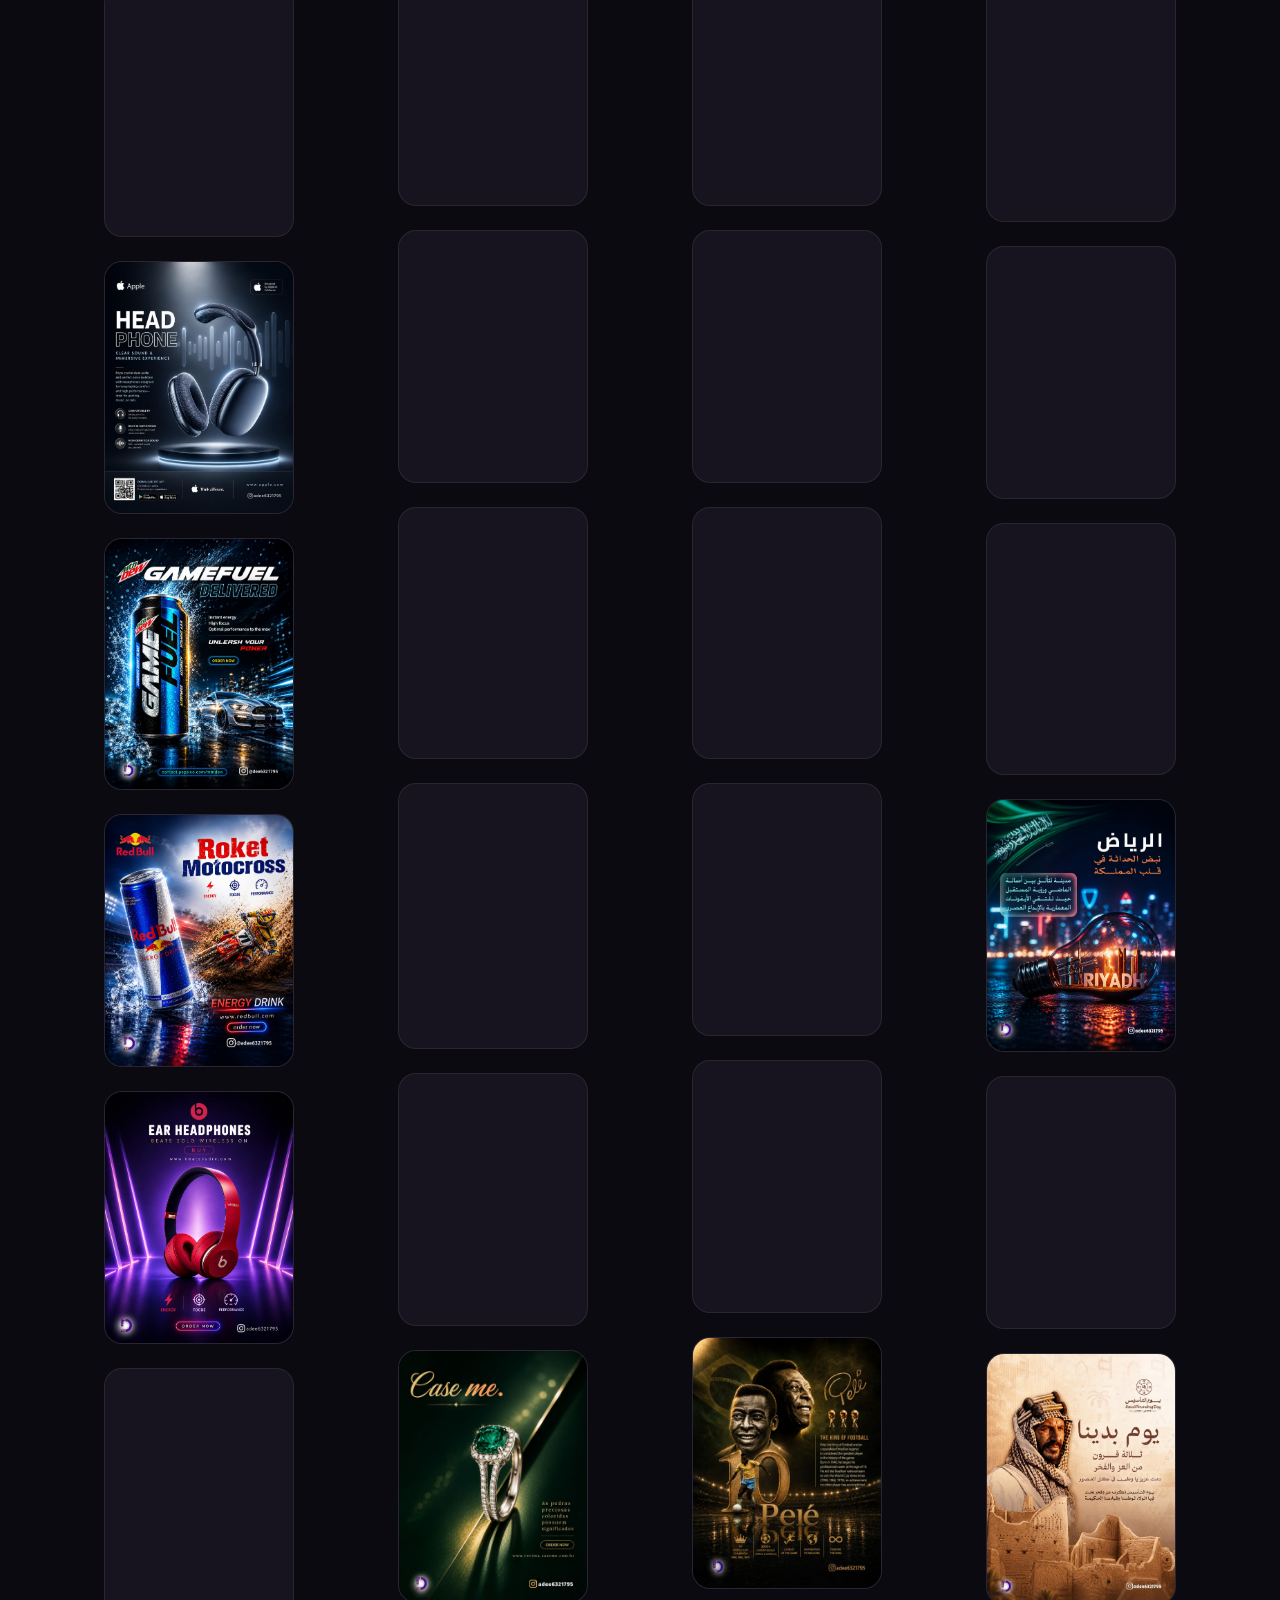
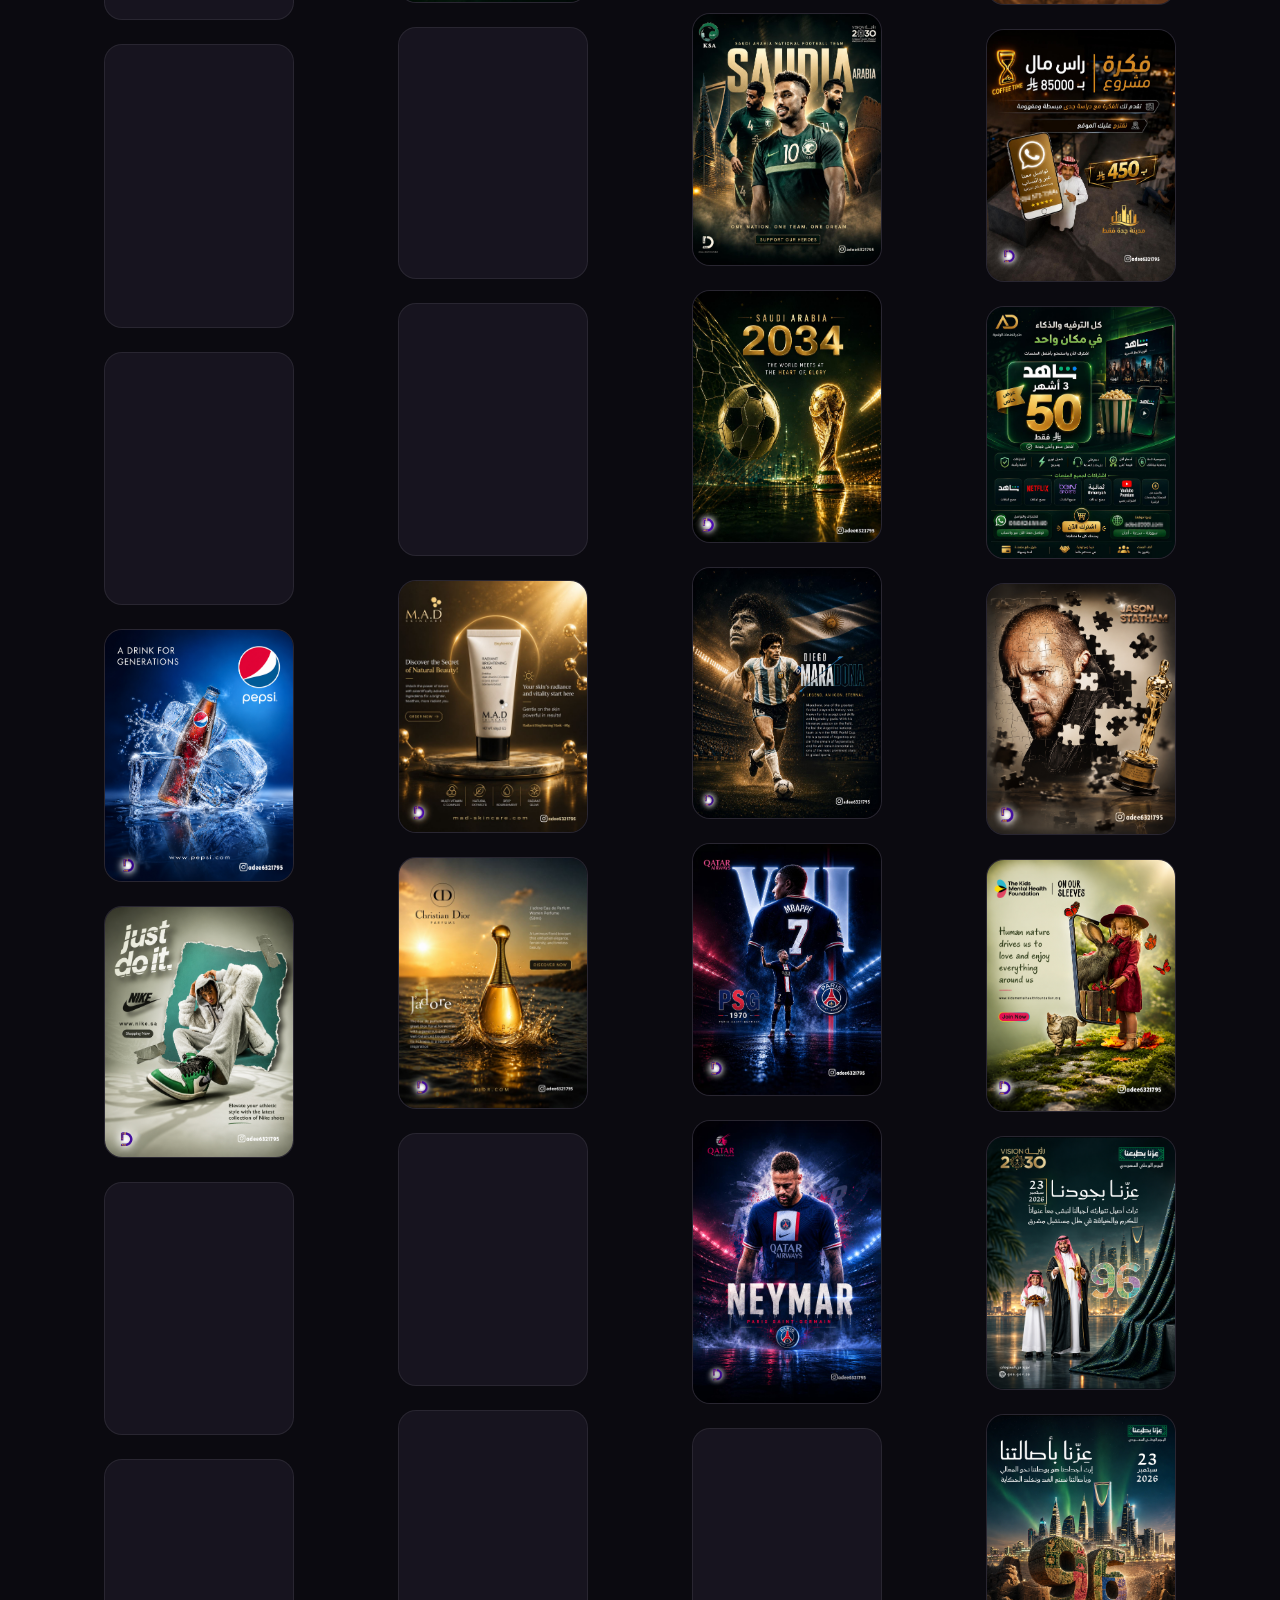
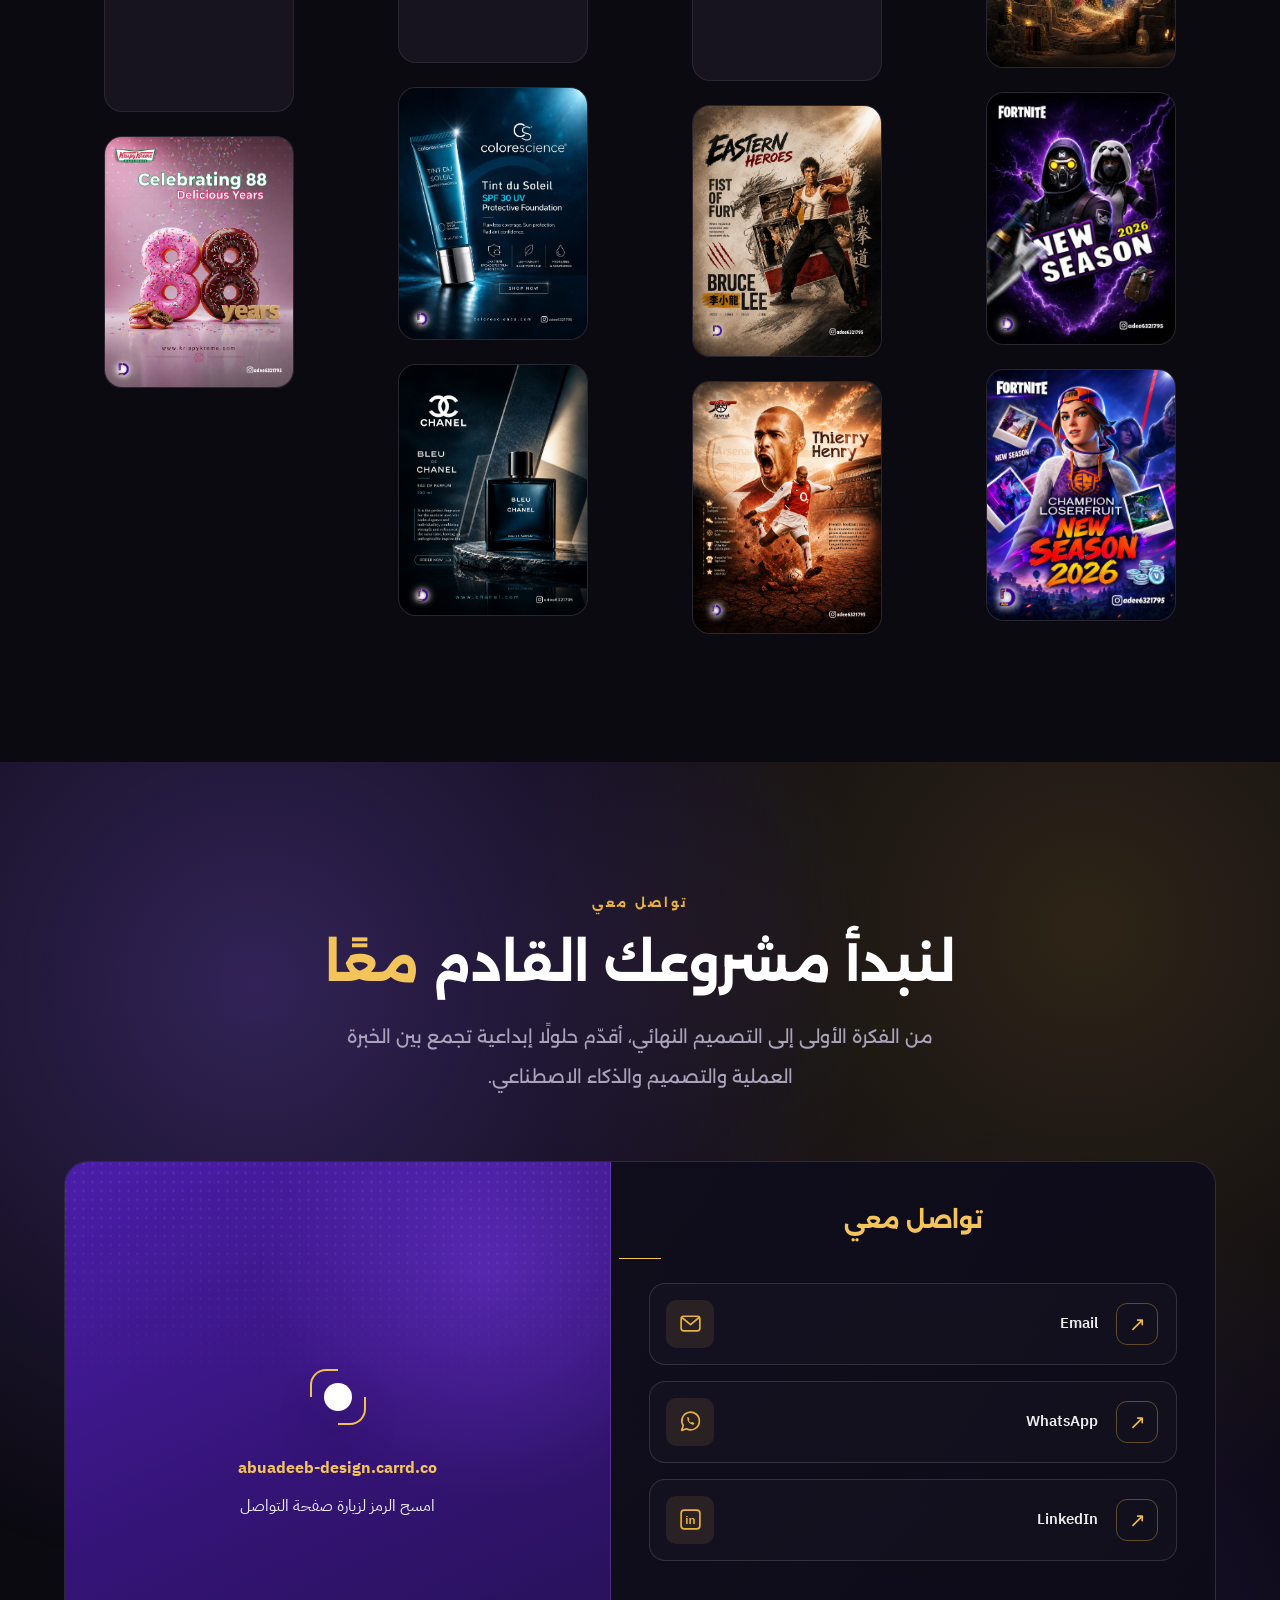
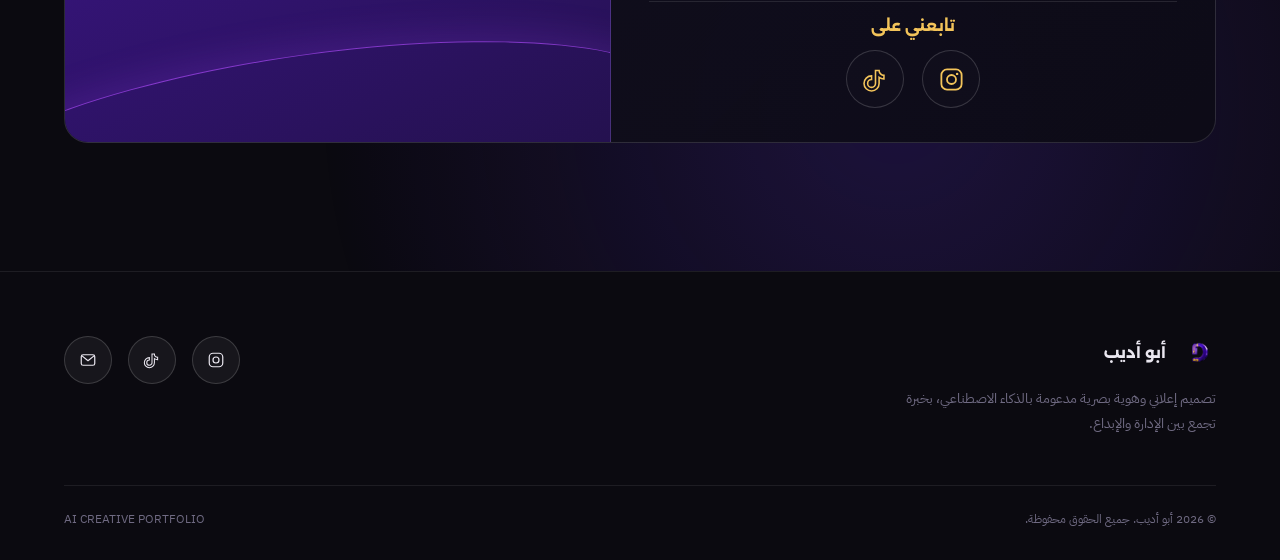
==== commit 59d3520e: "Update index.html" ====
--- a/index.html
+++ b/index.html
@@ -302,7 +302,10 @@
 
           <a class="contact-row" href="https://www.linkedin.com/in/abu-adeeb-00151941a" target="_blank" rel="noopener" data-cursor-hover>
             <span class="contact-row__icon">
-              <svg width="20" height="20" viewBox="0 0 24 24" fill="none" aria-hidden="true"><rect x="3" y="3" width="18" height="18" rx="3" stroke="#e8b143" stroke-width="1.6"/><path d="M8 10v6M8 7.5v.1M11.5 16v-3.4c0-1.7 2.8-1.8 2.8 0V16M14.3 12.6c0-1.7 2.8-1.8 2.8 0V16" stroke="#e8b143" stroke-width="1.6" stroke-linecap="round"/></svg>
+              <svg width="20" height="20" viewBox="0 0 24 24" fill="none" aria-hidden="true">
+                <rect x="3" y="3" width="18" height="18" rx="3" stroke="#e8b143" stroke-width="1.6"/>
+                <text x="7" y="16.5" fill="#e8b143" font-size="11" font-weight="700" font-family="Arial, sans-serif">in</text>
+              </svg>
             </span>
             <span>
               <span class="contact-row__label" data-i18n="contact.linkedin">لينكدإن</span>
